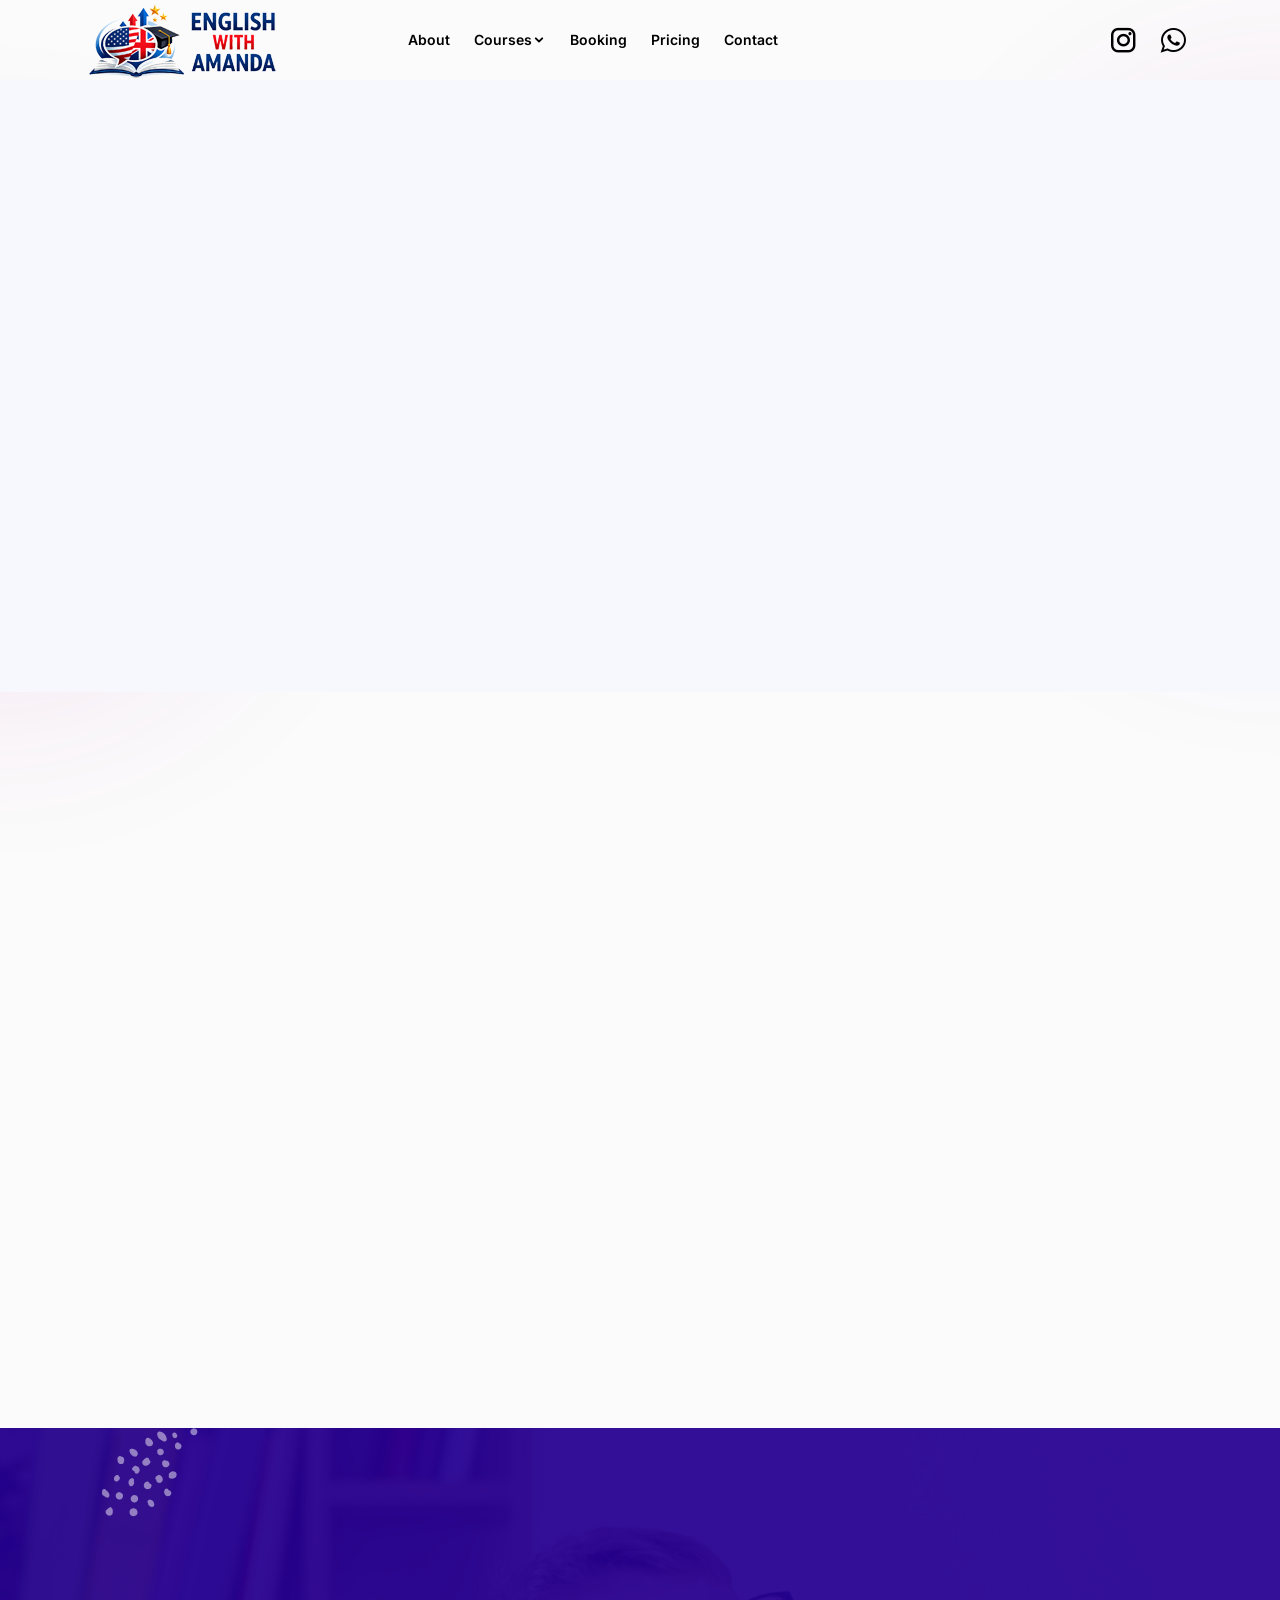
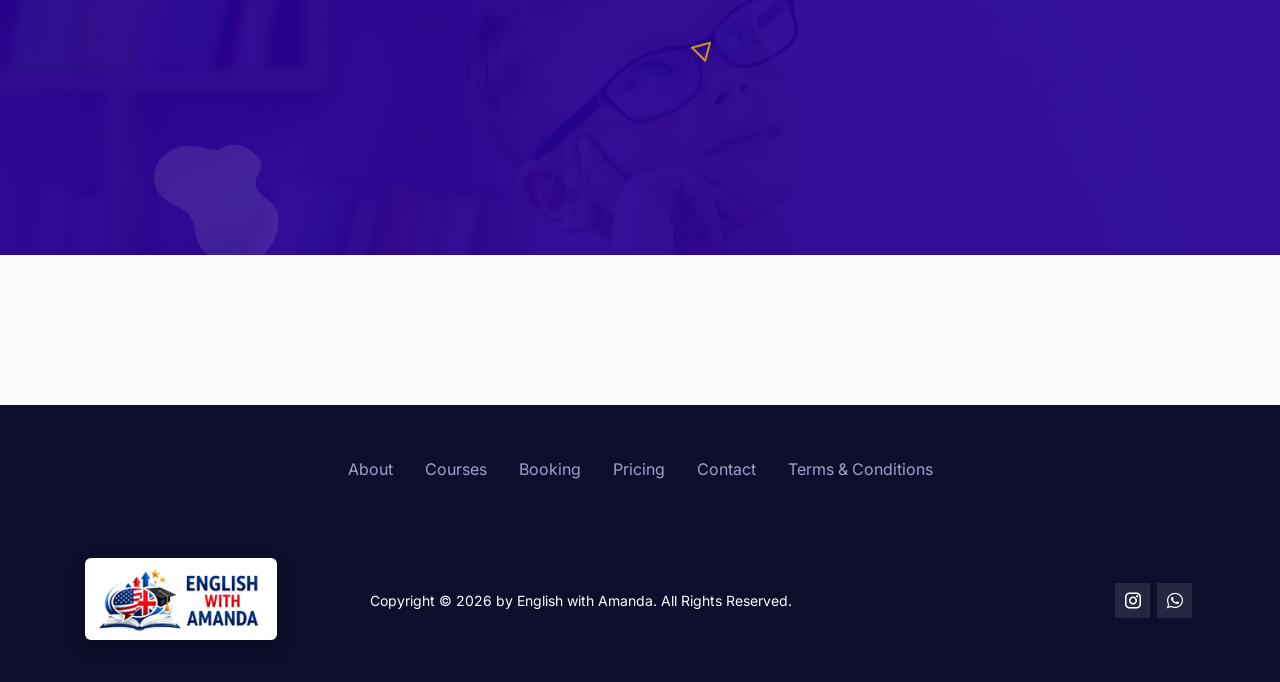
==== index.html @ 61ab9dda "Small updates to fonts" ====
<!doctype html>
<html class="no-js" lang="zxx">

<head>
    <meta charset="utf-8">
    <link rel="icon" type="image/x-icon" href="amanda-callouts-favicon.ico">
    <meta http-equiv="x-ua-compatible" content="ie=edge">
    <title>English with Amanda - Home</title>
    <meta name="description" content="">
    <meta name="viewport" content="width=device-width, initial-scale=1">


    <!-- CSS here -->
    <link rel="stylesheet" href="css/bootstrap.min.css">
    <link rel="stylesheet" href="css/animate.min.css">
    <link rel="stylesheet" href="css/aos.min.css">
    <link rel="stylesheet" href="css/magnific-popup.css">
    <link rel="stylesheet" href="css/icofont.min.css">
    <link rel="stylesheet" href="css/slick.css">
    <link rel="stylesheet" href="css/swiper-bundle.min.css">
    <link rel="stylesheet" href="css/style.css">


    <meta name="color-scheme" content="light">

</head>


<body class="body__wrapper">
    <!-- pre loader area start -->
    <div id="back__preloader">
        <div id="back__circle_loader"></div>
            <div class="back__loader_logo">
                <img loading="lazy"  src="img/pre.png" alt="Preload">
            </div>
        </div>
    </div>
    <!-- pre loader area end -->



    <main class="main_wrapper overflow-hidden">


        <!-- headar section start -->
        <header>
            <div class="headerarea headerarea__2  header__sticky header__area">
                <div class="container desktop__menu__wrapper">

                    <div class="row">
                        <div class="col-xl-2 col-lg-2 col-md-6">
                            <div class="headerarea__left">
                                <div class="headerarea__left__logo">

                                    <a href="index.html"><img loading="lazy"  src="img/logo/logo_1.png" alt="logo"></a>
                                </div>

                            </div>
                        </div>
                        <div class="col-xl-7 col-lg-7 main_menu_wrap">
                            <div class="headerarea__main__menu">
                                <nav aria-label="Primary navigation">
                                    <ul>
                                        <li><a href="about.html">About</a></li>
                                        <li>
                                            <a class="headerarea__has__dropdown" href="index.html#featured-courses">Courses<i class="icofont-rounded-down"></i></a>
                                            <ul class="headerarea__submenu">
                                                <li><a href="trial-lesson.html">Trial Lesson</a></li>
                                                <li><a href="general-english.html">General English</a></li>
                                                <li><a href="group-conversation-classes.html">Group Conversation Classes</a></li>
                                                <li><a href="cambridge-exam-preparation.html">Cambridge Exam Preparation</a></li>
                                                <li><a href="business-english.html">Business English</a></li>
                                                <li><a href="interview-preparation.html">Interview Preparation</a></li>
                                                <li><a href="pronunciation-and-accent-reduction.html">Accent Reduction &amp; Pronunciation</a></li>
                                            </ul>
                                        </li>
                                        <li><a href="booking.html">Booking</a></li>
                                        <li><a href="pricing.html">Pricing</a></li>
                                        <li><a href="index.html#contact">Contact</a></li>
                                    </ul>
                                </nav>
                                <nav hidden aria-hidden="true">
                                    <ul>


                                        <li class="mega__menu position-static">
                                            <a class="headerarea__has__dropdown" href="index.html">Demos<i class="icofont-rounded-down"></i> </a>
                                            <div class="headerarea__submenu mega__menu__wrapper mega__menu__grid__5">

                                                <ul class="nav  tab__button__wrap" id="myTab2" role="tablist">
                                                    <li class="nav-item" role="presentation">
                                                        <button class="single__tab__link active" data-bs-toggle="tab" data-bs-target="#projects__light" type="button">Light</button>
                                                    </li>
                                                    <li class="nav-item" role="presentation">
                                                        <button class="single__tab__link" data-bs-toggle="tab" data-bs-target="#projects__dark" type="button">Dark</button>
                                                    </li>                        
                                                </ul>


                                                <div class="tab-content tab__content__wrapper" id="myTabContent2">
                                                    <div class="tab-pane fade active show" id="projects__light" role="tabpanel" aria-labelledby="projects__light">

                                                        <div class="row">

                                                            <div class="col-3 mega__menu__single__wrap">                                            
                                                                <div class="mega__menu__thumb">
                                                                    <a href="index.html">
                                                                        <img loading="lazy"  src="img/mega/home-1.png" alt="Mega Menu">
                                                                        <span class="mega__menu__thumb__title">Home (Default)</span>
                                                                    </a>
                                                                </div>                                            
                                                            </div>

                                                            <div class="col-3 mega__menu__single__wrap">                                            
                                                                <div class="mega__menu__thumb">
                                                                    <a href="home-2.html">
                                                                        <img loading="lazy"  src="img/mega/home-2.png" alt="Mega Menu">
                                                                        <span class="mega__menu__thumb__title">Home (Elegant)</span>
                                                                    </a>
                                                                </div>                                            
                                                            </div>

                                                            <div class="col-3 mega__menu__single__wrap">                                            
                                                                <div class="mega__menu__thumb">
                                                                    <a href="home-3.html">
                                                                        <img loading="lazy"  src="img/mega/home-3.png" alt="Mega Menu">
                                                                        <span class="mega__menu__thumb__title">Home (Classic)</span>
                                                                    </a>
                                                                </div>                                            
                                                            </div>

                                                            <div class="col-3 mega__menu__single__wrap">                                            
                                                                <div class="mega__menu__thumb">
                                                                    <a href="home-4.html">
                                                                        <img loading="lazy"  src="img/mega/home-4.png" alt="Mega Menu">
                                                                        <span class="mega__menu__thumb__title">Home (Classic LMS)</span>
                                                                    </a>
                                                                </div>                                            
                                                            </div>

                                                            <div class="col-3 mega__menu__single__wrap">                                            
                                                                <div class="mega__menu__thumb">
                                                                    <a href="home-5.html">
                                                                        <img loading="lazy"  src="img/mega/home-5.png" alt="Mega Menu">
                                                                        <span class="mega__menu__thumb__title">Home (Online Course)</span>
                                                                    </a>
                                                                </div>                                            
                                                            </div>

                                                            <div class="col-3 mega__menu__single__wrap">                                            
                                                                <div class="mega__menu__thumb">
                                                                    <a href="home-6.html">
                                                                        <img loading="lazy"  src="img/mega/home-6.png" alt="Mega Menu">
                                                                        <span class="mega__menu__thumb__title">Home (Marketplace)</span>
                                                                    </a>
                                                                    <span class="mega__menu__thumb__label">New</span>
                                                                </div>                                            
                                                            </div>

                                                            <div class="col-3 mega__menu__single__wrap">                                            
                                                                <div class="mega__menu__thumb">
                                                                    <a href="home-7.html">
                                                                        <img loading="lazy"  src="img/mega/home-7.png" alt="Mega Menu">
                                                                        <span class="mega__menu__thumb__title">Home (University)</span>
                                                                    </a>
                                                                    <span class="mega__menu__thumb__label">New</span>
                                                                </div>                                            
                                                            </div>

                                                            <div class="col-3 mega__menu__single__wrap">                                            
                                                                <div class="mega__menu__thumb">
                                                                    <a href="home-8.html">
                                                                        <img loading="lazy"  src="img/mega/home-8.png" alt="Mega Menu">
                                                                        <span class="mega__menu__thumb__title">Home (eCommerce)</span>
                                                                    </a>
                                                                    <span class="mega__menu__thumb__label">New</span>
                                                                </div>                                            
                                                            </div>

                                                            <div class="col-3 mega__menu__single__wrap">                                            
                                                                <div class="mega__menu__thumb">
                                                                    <a href="home-9.html">
                                                                        <img loading="lazy"  src="img/mega/home-9.png" alt="Mega Menu">
                                                                        <span class="mega__menu__thumb__title">Home (Kindergarten)</span>
                                                                    </a>
                                                                    <span class="mega__menu__thumb__label">New</span>
                                                                </div>                                            
                                                            </div>

                                                            <div class="col-3 mega__menu__single__wrap">                                            
                                                                <div class="mega__menu__thumb">
                                                                    <a href="home-10.html">
                                                                        <img loading="lazy"  src="img/mega/home-10.png" alt="Mega Menu">
                                                                        <span class="mega__menu__thumb__title">Home (Machine Learning)</span>
                                                                    </a>
                                                                    <span class="mega__menu__thumb__label">New</span>
                                                                </div>                                            
                                                            </div>
        
                                                            

                                                            <div class="col-3 mega__menu__single__wrap">                                            
                                                                <div class="mega__menu__thumb">
                                                                    <a href="home-11.html">
                                                                        <img loading="lazy"  src="img/mega/home-11.png" alt="Mega Menu">
                                                                        <span class="mega__menu__thumb__title">Home (Single Course)</span>
                                                                    </a>
                                                                    <span class="mega__menu__thumb__label">New</span>
                                                                </div>                                            
                                                            </div>

                                                            

                                                            <div class="col-3 mega__menu__single__wrap">                                            
                                                                <div class="mega__menu__thumb">
                                                                    <a href="home-12.html">
                                                                        <img loading="lazy"  src="img/mega/home-12.png" alt="Mega Menu 1">
                                                                        <span class="mega__menu__thumb__title">Home (Language Academy)</span>
                                                                    </a>
                                                                </div>                                            
                                                            </div>
                                                            

                                                            <div class="col-3 mega__menu__single__wrap">                                            
                                                                <div class="mega__menu__thumb">
                                                                    <a href="home-13.html">
                                                                        <img loading="lazy"  src="img/mega/home-13.png" alt="Mega Menu 2">
                                                                        <span class="mega__menu__thumb__title">Home (Single Instructor)</span>
                                                                    </a>
                                                                </div>                                            
                                                            </div>
                                                            

                                                            <div class="col-3 mega__menu__single__wrap">                                            
                                                                <div class="mega__menu__thumb">
                                                                    <a href="#">
                                                                        <img loading="lazy"  src="img/mega/coming.png" alt="Mega Menu 3">
                                                                        <span class="mega__menu__thumb__title">Layout Coming Soon 3</span>
                                                                    </a>
                                                                </div>                                            
                                                            </div>
                                                            

                                                            <div class="col-3 mega__menu__single__wrap">                                            
                                                                <div class="mega__menu__thumb">
                                                                    <a href="#">
                                                                        <img loading="lazy"  src="img/mega/coming.png" alt="Mega Menu 4">
                                                                        <span class="mega__menu__thumb__title">Layout Coming Soon 4</span>
                                                                    </a>
                                                                </div>                                            
                                                            </div>
        
                                                        </div>

                                                    </div>
                                
                                                    <div class="tab-pane fade" id="projects__dark" role="tabpanel" aria-labelledby="projects__dark">

                                                        <div class="row">

                                                            <div class="col-3 mega__menu__single__wrap">                                            
                                                                <div class="mega__menu__thumb">
                                                                    <a href="index-dark.html">
                                                                        <img loading="lazy"  src="img/mega/home-1-dark.png" alt="Mega Menu">
                                                                        <span class="mega__menu__thumb__title">Home (Default)</span>
                                                                    </a>
                                                                </div>                                            
                                                            </div>
        
                                                            <div class="col-3 mega__menu__single__wrap">                                            
                                                                <div class="mega__menu__thumb">
                                                                    <a href="home-2-dark.html">
                                                                        <img loading="lazy"  src="img/mega/home-2-dark.png" alt="Mega Menu">
                                                                        <span class="mega__menu__thumb__title">Home (Elegant)</span>
                                                                    </a>
                                                                </div>                                            
                                                            </div>
        
                                                            <div class="col-3 mega__menu__single__wrap">                                            
                                                                <div class="mega__menu__thumb">
                                                                    <a href="home-3-dark.html">
                                                                        <img loading="lazy"  src="img/mega/home-3-dark.png" alt="Mega Menu">
                                                                        <span class="mega__menu__thumb__title">Home (Classic)</span>
                                                                    </a>
                                                                </div>                                            
                                                            </div>

                                                            <div class="col-3 mega__menu__single__wrap">                                            
                                                                <div class="mega__menu__thumb">
                                                                    <a href="home-4-dark.html">
                                                                        <img loading="lazy"  src="img/mega/home-4-dark.png" alt="Mega Menu">
                                                                        <span class="mega__menu__thumb__title">Home (Classic LMS)</span>
                                                                    </a>
                                                                </div>                                            
                                                            </div>
        
                                                            <div class="col-3 mega__menu__single__wrap">                                            
                                                                <div class="mega__menu__thumb">
                                                                    <a href="home-5-dark.html">
                                                                        <img loading="lazy"  src="img/mega/home-5-dark.png" alt="Mega Menu">
                                                                        <span class="mega__menu__thumb__title">Home (Online Course)</span>
                                                                    </a>
                                                                </div>                                            
                                                            </div>
        
                                                            <div class="col-3 mega__menu__single__wrap">                                            
                                                                <div class="mega__menu__thumb">
                                                                    <a href="home-6-dark.html">
                                                                        <img loading="lazy"  src="img/mega/home-6-dark.png" alt="Mega Menu">
                                                                        <span class="mega__menu__thumb__title">Home (Marketplace)</span>
                                                                    </a>
                                                                    <span class="mega__menu__thumb__label">New</span>
                                                                </div>                                            
                                                            </div>

                                                            <div class="col-3 mega__menu__single__wrap">                                            
                                                                <div class="mega__menu__thumb">
                                                                    <a href="home-7-dark.html">
                                                                        <img loading="lazy"  src="img/mega/home-7-dark.png" alt="Mega Menu">
                                                                        <span class="mega__menu__thumb__title">Home (University)</span>
                                                                    </a>
                                                                    <span class="mega__menu__thumb__label">New</span>
                                                                </div>                                            
                                                            </div>
        
                                                            <div class="col-3 mega__menu__single__wrap">                                            
                                                                <div class="mega__menu__thumb">
                                                                    <a href="home-8-dark.html">
                                                                        <img loading="lazy"  src="img/mega/home-8-dark.png" alt="Mega Menu">
                                                                        <span class="mega__menu__thumb__title">Home (eCommerce)</span>
                                                                    </a>
                                                                    <span class="mega__menu__thumb__label">New</span>
                                                                </div>                                            
                                                            </div>
        
                                                            <div class="col-3 mega__menu__single__wrap">                                            
                                                                <div class="mega__menu__thumb">
                                                                    <a href="home-9-dark.html">
                                                                        <img loading="lazy"  src="img/mega/home-9-dark.png" alt="Mega Menu">
                                                                        <span class="mega__menu__thumb__title">Home (Kindergarten)</span>
                                                                    </a>
                                                                    <span class="mega__menu__thumb__label">New</span>
                                                                </div>                                            
                                                            </div>
        
                                                            <div class="col-3 mega__menu__single__wrap">                                            
                                                                <div class="mega__menu__thumb">
                                                                    <a href="home-10-dark.html">
                                                                        <img loading="lazy"  src="img/mega/home-10-dark.png" alt="Mega Menu">
                                                                        <span class="mega__menu__thumb__title">Home (Machine Learning)</span>
                                                                    </a>
                                                                    <span class="mega__menu__thumb__label">New</span>
                                                                </div>                                            
                                                            </div>
                                                            
                                                            <div class="col-3 mega__menu__single__wrap">                                            
                                                                <div class="mega__menu__thumb">
                                                                    <a href="home-11-dark.html">
                                                                        <img loading="lazy"  src="img/mega/home-11-dark.png" alt="Mega Menu">
                                                                        <span class="mega__menu__thumb__title">Home (Single Course)</span>
                                                                    </a>
                                                                    <span class="mega__menu__thumb__label">New</span>
                                                                </div>                                            
                                                            </div>

                                                            
                                                            <div class="col-3 mega__menu__single__wrap">                                            
                                                                <div class="mega__menu__thumb">
                                                                    <a href="home-12-dark.html">
                                                                        <img loading="lazy"  src="img/mega/home-12-dark.png" alt="Mega Menu 1">
                                                                        <span class="mega__menu__thumb__title">Home (Language Academy)</span>
                                                                    </a>
                                                                </div>                                            
                                                            </div>

                                                            
                                                            <div class="col-3 mega__menu__single__wrap">                                            
                                                                <div class="mega__menu__thumb">
                                                                    <a href="home-13-dark.html">
                                                                        <img loading="lazy"  src="img/mega/home-13-dark.png" alt="Mega Menu 2">
                                                                        <span class="mega__menu__thumb__title">Home (Single Instructor)</span>
                                                                    </a>
                                                                </div>                                            
                                                            </div>

                                                            
                                                            <div class="col-3 mega__menu__single__wrap">                                            
                                                                <div class="mega__menu__thumb">
                                                                    <a href="#">
                                                                        <img loading="lazy"  src="img/mega/coming-dark.png" alt="Mega Menu 3">
                                                                        <span class="mega__menu__thumb__title">Layout Coming Soon 3</span>
                                                                    </a>
                                                                </div>                                            
                                                            </div>

                                                            
                                                            <div class="col-3 mega__menu__single__wrap">                                            
                                                                <div class="mega__menu__thumb">
                                                                    <a href="#">
                                                                        <img loading="lazy"  src="img/mega/coming-dark.png" alt="Mega Menu 4">
                                                                        <span class="mega__menu__thumb__title">Layout Coming Soon 4</span>
                                                                    </a>
                                                                </div>                                            
                                                            </div>
        
                                                        </div>
                                
                                                    </div>
                                
                                                </div>

                                            </div>

                                        </li>

                                        <li class="mega__menu position-static">
                                            <a class="headerarea__has__dropdown" href="about.html">Pages<i class="icofont-rounded-down"></i> </a>
                                            <div class="headerarea__submenu mega__menu__wrapper">

                                                <div class="row">
                                                    <div class="col-3 mega__menu__single__wrap">
                                                        <h4 class="mega__menu__title"><a href="#">Get Started 1 </a></h4>
                                                        <ul class="mega__menu__item">
                                                            <li><a href="about.html">About <span class="mega__menu__label">Sale Everything</span></a></li>
                                                            <li><a href="about-dark.html">About (Dark)<span class="mega__menu__label new">New</span></a></li>
                                                            <li><a href="blog.html">Blog</a></li>
                                                            <li><a href="blog-dark.html">Blog (Dark)</a></li>
                                                            <li><a href="blog-details.html">Blog Details</a></li>
                                                            <li><a href="blog-details-dark.html">Blog Details (Dark)</a></li>
                                                        </ul>
                                                    </div>
                                                    <div class="col-3 mega__menu__single__wrap">
                                                        <h4 class="mega__menu__title"><a href="#">Get Started 2 </a></h4>
                                                        <ul class="mega__menu__item">
                                                            <li><a href="error.html">Error 404</a></li>
                                                            <li><a href="error-dark.html">Error (Dark)</a></li>
                                                            <li><a href="event-details.html">Event Details</a></li>
                                                            <li><a href="zoom/zoom-meetings.html">Zoom<span class="mega__menu__label">Online Call</span></a></li>
                                                            <li><a href="zoom/zoom-meetings-dark.html">Zoom Meeting (Dark)</a></li>
                                                            <li><a href="zoom/zoom-meeting-details.html">Zoom Meeting Details</a></li>
                                                        </ul>
                                                    </div>
                                                    <div class="col-3 mega__menu__single__wrap">
                                                        <h4 class="mega__menu__title"><a href="#">Get Started 3</a></h4>
                                                        <ul class="mega__menu__item">
                                                            <li><a href="zoom/zoom-meeting-details-dark.html">Meeting Details (Dark)</a></li>
                                                            <li><a href="login.html">Login</a></li>
                                                            <li><a href="login-dark.html">Login (Dark)</a></li>
                                                            <li><a href="maintenance.html">Maintenance</a></li>
                                                            <li><a href="maintenance-dark.html">Maintenance Dark</a></li>
                                                            <li><a href="#">Terms & Condition</a></li>
                                                        </ul>
                                                    </div>
                                                    <div class="col-3 mega__menu__single__wrap">
                                                        <h4 class="mega__menu__title"><a href="#">Get Started 4</a></h4>
                                                        <ul class="mega__menu__item">                                                            
                                                            <li><a href="#">Terms & Condition (Dark)</a></li>
                                                            <li><a href="contact.html">Contact</a></li>
                                                            <li><a href="contact-dark.html">Contact (Dark)</a></li>
                                                            <li><a href="#">Success Stories</a></li>
                                                            <li><a href="#">Success Stories (Dark)</a></li>
                                                            <li><a href="#">Work Policy</a></li>
                                                        </ul>
                                                    </div>
                                                    <div class="col-12 mega__menu__single__wrap sp_top_30">
                                                        <div class="mega__menu__img">
                                                            <a href="#"><img loading="lazy"  src="img/mega/mega_menu_2.png" alt="Mega Menu"></a>
                                                        </div>
                                                    </div>
                                                </div>
                                            </div>

                                        </li>


                                        <li class="mega__menu position-static">
                                            <a class="headerarea__has__dropdown" href="course.html">Courses<i class="icofont-rounded-down"></i> </a>
                                            <div class="headerarea__submenu mega__menu__wrapper">

                                                <div class="row">
                                                    <div class="col-3 mega__menu__single__wrap">
                                                        <h4 class="mega__menu__title"><a href="#">Get Started 1 </a></h4>
                                                        <ul class="mega__menu__item">
                                                            <li><a href="course.html">Grid <span class="mega__menu__label">All Courses</span></a></li>
                                                            <li><a href="course-dark.html">Course Grid (Dark)</a></li>
                                                            <li><a href="course-grid.html">Course Grid</a></li>
                                                            <li><a href="course-grid-dark.html">Course Grid (Dark)</a></li>
                                                            <li><a href="course-list.html">Course List</a></li>
                                                            <li><a href="course-list-dark.html">Course List (Dark)</a></li>
                                                            
                                                        </ul>
                                                    </div>
                                                    <div class="col-3 mega__menu__single__wrap">
                                                        <h4 class="mega__menu__title"><a href="#">Get Started 2 </a></h4>
                                                        <ul class="mega__menu__item">
                                                            <li><a href="course-details.html">Course Details</a></li>
                                                            <li><a href="course-details-dark.html">Course Details (Dark)</a></li>
                                                            <li><a href="course-details-2.html">Course Details 2</a></li>
                                                            <li><a href="course-details-2-dark.html">Details 2 (Dark)</a></li>
                                                            <li><a href="course-details-3.html">Course Details 3</a></li>
                                                            <li><a href="course-details-3.html">Details 3 (Dark)</a></li>
                                                        </ul>
                                                    </div>
                                                    <div class="col-3 mega__menu__single__wrap">
                                                        <h4 class="mega__menu__title"><a href="#">Get Started 3</a></h4>
                                                        <ul class="mega__menu__item">
                                                            <li><a href="dashboard/become-an-instructor.html">Become An Instructor</a>
                                                            <li><a href="dashboard/create-course.html">Create Course <span class="mega__menu__label">Career</span></a></li>
                                                            <li><a href="instructor.html">Instructor</a></li>
                                                            <li><a href="instructor-dark.html">Instructor (Dark)</a></li>
                                                            <li><a href="instructor-details.html">Instructor Details</a></li>
                                                            <li><a href="lesson.html">Course Lesson<span class="mega__menu__label new">New</span></a></li>
                                                        </ul>
                                                    </div>
                                                    <div class="col-3 mega__menu__single__wrap">
                                                        <div class="mega__menu__img">
                                                            <a href="#"><img loading="lazy"  src="img/mega/mega_menu_1.png" alt="Mega Menu"></a>
                                                        </div>
                                                    </div>
                                                </div>
                                            </div>

                                        </li>


                                    <li><a class="headerarea__has__dropdown" href="dashboard/instructor-dashboard.html">Dashboard
                                            <i class="icofont-rounded-down"></i>
                                        </a>
                                        <ul class="headerarea__submenu headerarea__submenu--third--wrap">
                                            <li><a href="../admin-dashboard.html">Admin <i class="icofont-rounded-right"></i></a>
                                    
                                                <ul class="headerarea__submenu--third">
                                                    <li><a href="dashboard/admin-dashboard.html">Admin Dashboard</a></li>
                                                    <li><a href="dashboard/admin-profile.html">Admin Profile</a></li>
                                                    <li><a href="dashboard/admin-message.html">Message</a></li>
                                                    <li><a href="dashboard/admin-course.html">Courses</a></li>
                                                    <li><a href="dashboard/admin-reviews.html">Review</a></li>
                                                    <li><a href="dashboard/admin-quiz-attempts.html">Admin Quiz</a></li>
                                                    
                                                    <li><a href="dashboard/admin-settings.html">Settings</a></li>
                                                </ul>
                                    
                                            </li>
                                            <li>
                                                <a href="dashboard/instructor-dashboard.html">Instructor <i class="icofont-rounded-right"></i></a>
                                                <ul class="headerarea__submenu--third">
                                                    <li><a href="dashboard/instructor-dashboard.html">Inst. Dashboard</a></li>
                                                    <li><a href="dashboard/instructor-profile.html">Inst. Profile</a></li>
                                                    <li><a href="dashboard/instructor-message.html">Message</a></li>
                                                    <li><a href="dashboard/instructor-wishlist.html">Wishlist</a></li>
                                                    <li><a href="dashboard/instructor-reviews.html">Review</a></li>
                                                    <li><a href="dashboard/instructor-my-quiz-attempts.html">My Quiz</a></li>
                                                    <li><a href="dashboard/instructor-order-history.html">Order History</a></li>
                                                    <li><a href="dashboard/instructor-course.html">My Courses</a></li>
                                                    <li><a href="dashboard/instructor-announcments.html">Announcements</a></li>
                                                    <li><a href="dashboard/instructor-quiz-attempts.html">Quiz Attempts</a></li>
                                                    <li><a href="dashboard/instructor-assignments.html">Assignment</a></li>
                                                    <li><a href="dashboard/instructor-settings.html">Settings</a></li>
                                                </ul>
                                            </li>
                                            <li><a href="dashboard/student-dashboard.html">Student <i class="icofont-rounded-right"></i></a>
                                                <ul class="headerarea__submenu--third">
                                                    <li><a href="dashboard/student-dashboard.html">Dashboard</a></li>
                                                    <li><a href="dashboard/student-profile.html">Profile</a></li>
<li><a href="dashboard/student-message.html">Message</a></li>
                                                    <li><a href="dashboard/student-enrolled-courses.html">Enrolled Courses</a></li>
                                                    <li><a href="dashboard/student-wishlist.html">Wishlist</a></li>
                                                    <li><a href="dashboard/student-reviews.html">Review</a></li>
                                                    <li><a href="dashboard/student-my-quiz-attempts.html">My Quiz</a></li>
                                                    <li><a href="dashboard/student-assignments.html">Assignment</a></li>
                                                    <li><a href="dashboard/student-settings.html">Settings</a></li>
                                                </ul>
                                            </li>
                                        </ul>
                                    </li>

                                    <li><a class="headerarea__has__dropdown" href="ecommerce/shop.html">eCommerce
                                        <i class="icofont-rounded-down"></i>
                                    </a>
                                    <ul class="headerarea__submenu">
                                        <li><a href="ecommerce/shop.html">Shop<span class="mega__menu__label">Online Store</span></a></li>
                                        <li><a href="ecommerce/product-details.html">Product Details</a></li>
                                        <li><a href="ecommerce/cart.html">Cart</a></li>
                                        <li><a href="ecommerce/checkout.html">Checkout</a></li>
                                        <li><a href="ecommerce/wishlist.html">Wishlist</a></li>
                                    </ul>
                                </li>
                                        

                                    </ul>
                                </nav>
                            </div>
                        </div>
                        <div class="col-xl-3 col-lg-3 col-md-6">
                            <div class="ewa-header-social" aria-label="Social links">
                                <a href="https://www.instagram.com/englishwithamandasmith/" target="_blank" rel="noopener noreferrer" aria-label="Instagram (opens in a new tab)"><i class="icofont-instagram" aria-hidden="true"></i></a>
                                <a href="https://api.whatsapp.com/send?phone=18563923306" target="_blank" rel="noopener noreferrer" aria-label="WhatsApp (opens in a new tab)"><i class="icofont-brand-whatsapp" aria-hidden="true"></i></a>
                            </div>
                            <div class="headerarea__right">

                            </div>
                        </div>

                    </div>

                </div>


                <div class="container-fluid mob_menu_wrapper">
                    <div class="row align-items-center">
                        <div class="col-6">
                            <div class="mobile-logo">
                                <a class="logo__dark" href="index.html"><img loading="lazy"  src="img/logo/logo_1.png" alt="logo"></a>
                            </div>
                        </div>
                        <div class="col-6">
                            <div class="header-right-wrap">
    
                                <div class="ewa-header-social" aria-label="Social links">
                                <a href="https://www.instagram.com/englishwithamandasmith/" target="_blank" rel="noopener noreferrer" aria-label="Instagram (opens in a new tab)"><i class="icofont-instagram" aria-hidden="true"></i></a>
                                <a href="https://api.whatsapp.com/send?phone=18563923306" target="_blank" rel="noopener noreferrer" aria-label="WhatsApp (opens in a new tab)"><i class="icofont-brand-whatsapp" aria-hidden="true"></i></a>
                            </div>
                            <div class="headerarea__right">
    
                                </div>
    
                                <div class="mobile-off-canvas">
                                    <a class="mobile-aside-button" href="#"><i class="icofont-navigation-menu"></i></a>
                                </div>
                            </div>
                        </div>
                    </div>
                </div>
            </div>
        </header>
        <!-- header section end -->

        <!-- Mobile Menu Start Here -->
        <div class="mobile-off-canvas-active">
            <a class="mobile-aside-close"><i class="icofont  icofont-close-line"></i></a>
            <div class="header-mobile-aside-wrap">
                <div class="mobile-menu-wrap headerarea">
        
                    <div class="mobile-navigation">
                        <nav aria-label="Mobile navigation">
                            <ul class="mobile-menu">
                                <li><a href="about.html">About</a></li>
                                <li class="menu-item-has-children"><a href="index.html#featured-courses">Courses</a>
                                    <ul class="dropdown">
                                        <li><a href="trial-lesson.html">Trial Lesson</a></li>
                                        <li><a href="general-english.html">General English</a></li>
                                        <li><a href="group-conversation-classes.html">Group Conversation Classes</a></li>
                                        <li><a href="cambridge-exam-preparation.html">Cambridge Exam Preparation</a></li>
                                        <li><a href="business-english.html">Business English</a></li>
                                        <li><a href="interview-preparation.html">Interview Preparation</a></li>
                                        <li><a href="pronunciation-and-accent-reduction.html">Accent Reduction &amp; Pronunciation</a></li>
                                    </ul>
                                </li>
                                <li><a href="booking.html">Booking</a></li>
                                <li><a href="pricing.html">Pricing</a></li>
                                <li><a href="index.html#contact">Contact</a></li>
                            </ul>
                        </nav>
                    </div>
        
                </div>
            </div>
        </div>
        <!-- Mobile Menu end Here -->

        <!-- theme fixed shadow -->
        <div>
            <div class="theme__shadow__circle"></div>
            <div class="theme__shadow__circle shadow__right"></div>
        </div>
        <!-- theme fixed shadow -->

        <!-- herobannerarea__section__start -->
        <div class="herobannerarea herobannerarea__2 herobannerarea__online__course">
            <div class="container">
                <div class="row">
                    <div class="col-xl-7 col-lg-7 col-md-12 col-sm-12 col-12" data-aos="fade-up">
                        <div class="herobannerarea__content__wraper">


                            <div class="herobannerarea__title">
                                <div class="herobannerarea__title__heading__2 herobannerarea__title__heading__3">
                                    <h2 class="home-hero-heading"><span class="home-hero-line">Become Confident</span> <span class="home-hero-line">in <span>English</span> with</span> <span class="home-hero-line"><span>Amanda</span></span></h2>
                                </div>
                            </div>


                            <div class="herobannerarea__text herobannerarea__text__2">
                                <p>Whether you want to improve your speaking skills, feel more confident at work, reduce your accent, prepare for an exam or interview, or simply become more comfortable using English in everyday life, I am here to help you achieve your goals!</p>
                            </div>
                            <a class="default__button" href="booking.html">Book your Trial Lesson now</a>
                        </div>
                    </div>
                    <div class="col-xl-5 col-lg-5 col-md-12 col-sm-12 col-12 herobannerarea__image-column" data-aos="fade-up">

                        <div class="herobanner__video registerarea__video">
                            <img src="img/herobanner/amanda-home.png" width="1439" height="1093" fetchpriority="high" alt="Amanda wearing headphones and teaching an online English lesson">
                        </div>

                    </div>

                </div>
            </div>
        </div>
        <!-- herobannerarea__section__end-->



        <!-- animate condtent start-->
        <!-- <div class="animate__content sp_bottom_40 sp_top_40">
            <div class="container-fluid full__width__padding">
                <div class="animate__content__wrap">
                    <div class="animate__content__single">
                        <span>Education Center</span>
                    </div>
                    <div class="animate__content__single animate__content__single--2">
                        <span> Best Collection</span>
                    </div>
                    <div class="animate__content__single">
                        <span> Online Course</span>
                    </div>
                    <div class="animate__content__single animate__content__single--2">
                        <span> Hot Deal</span>
                    </div>
                    <div class="animate__content__single">
                        <span>Book Libary</span>
                    </div>
                    <div class="animate__content__single animate__content__single--2">
                        <span>Hot Deal</span>
                    </div>
                    <div class="animate__content__single">
                        <span> University Area</span>
                    </div>
                    <div class="animate__content__single animate__content__single--2">
                        <span> Teacher Development</span>
                    </div>
                    <div class="animate__content__single">
                        <span> Student</span>
                    </div>
                    <div class="animate__content__single animate__content__single--2">
                        <span> New Arrival</span>
                    </div>
                    <div class="animate__content__single">
                        <span>Best Collection</span>
                    </div>
                    <div class="animate__content__single animate__content__single--2">
                        <span>Hot Deal</span>
                    </div>
                </div>
            </div>
        </div> -->
        <!-- animate condtent end-->



        <!-- animate condtent start-->
        <div class="animate__content sp_bottom_40 sp_top_40" hidden>
            <div class="container-fluid full__width__padding">
                <div class="animate__content__wrap">


                    <div class="single__service">
                        <div class="service__img">

                            <svg class="service__icon" fill="none" xmlns="http://www.w3.org/2000/svg">
                                    <path fill-rule="evenodd" clip-rule="evenodd" d="M6.30281 28.9536H8.45394C9.05625 28.9536 9.48648 29.5426 9.48648 30.2495V36.8465C9.48648 37.6711 9.05625 38.2602 8.45394 38.2602H6.30281C5.78654 38.2602 5.27026 37.6711 5.27026 36.8465V30.2495C5.27026 29.5426 5.78654 28.9536 6.30281 28.9536Z" fill="#5F2DED"/>
                                    <path fill-rule="evenodd" clip-rule="evenodd" d="M13.7027 23.7833H15.8987C16.4257 23.7833 16.8649 24.4239 16.8649 25.3207V36.7228C16.8649 37.6196 16.4257 38.2602 15.8987 38.2602H13.7027C13.0879 38.2602 12.6487 37.6196 12.6487 36.7228V25.3207C12.6487 24.4239 13.0879 23.7833 13.7027 23.7833Z" fill="#5F2DED"/>
                                    <path fill-rule="evenodd" clip-rule="evenodd" d="M21.0596 19.6471H23.2108C23.727 19.6471 24.2433 20.412 24.2433 21.1769V36.7303C24.2433 37.6227 23.727 38.2602 23.2108 38.2602H21.0596C20.4573 38.2602 20.0271 37.6227 20.0271 36.7303V21.1769C20.0271 20.412 20.4573 19.6471 21.0596 19.6471Z" fill="#5F2DED"/>
                                    <path fill-rule="evenodd" clip-rule="evenodd" d="M28.4381 15.5109H30.5892C31.1055 15.5109 31.6217 16.1499 31.6217 17.0445V36.7265C31.6217 37.6212 31.1055 38.2602 30.5892 38.2602H28.4381C27.8357 38.2602 27.4055 37.6212 27.4055 36.7265V17.0445C27.4055 16.1499 27.8357 15.5109 28.4381 15.5109Z" fill="#5F2DED"/>
                                    <path fill-rule="evenodd" clip-rule="evenodd" d="M26.9989 7.6293L23.05 18.137L20.3744 15.4678C15.622 19.6266 9.96272 22.5976 3.63238 24.2568C1.36694 24.9297 0.353173 21.6176 2.74495 21.0505C8.47735 19.533 13.5443 16.8156 17.8363 13.1279L15.5453 10.8879L26.9989 7.6293Z" fill="#FFB31F"/>
                                    </svg>



                            <div class="service__bg__img">
                                <svg class="service__icon__bg" fill="none" xmlns="http://www.w3.org/2000/svg">
                                        <path fill-rule="evenodd" clip-rule="evenodd" d="M63.3775 44.4535C54.8582 58.717 39.1005 53.2202 23.1736 47.5697C7.2467 41.9192 -5.18037 32.7111 3.33895 18.4477C11.8583 4.18418 31.6595 -2.79441 47.5803 2.85105C63.5011 8.49652 71.8609 30.2313 63.3488 44.4865L63.3775 44.4535Z" fill="#5F2DED" fill-opacity="0.05"/>
                                    </svg>
                            </div>
                        </div>
                        <div class="service__content">
                            <h3><a href="course-details.html">Business Studies</a></h3>
                            <p>Business is succes</p>
                        </div>
                        <div class="service__small__img">
                            <svg class="icon__hover__img" fill="none" xmlns="http://www.w3.org/2000/svg">
                                    <path d="M16.5961 10.265L19 1.33069L10.0022 3.73285L1 6.1306L7.59393 12.6627L14.1879 19.1992L16.5961 10.265Z" stroke="#FFB31F" stroke-width="2" stroke-linecap="round" stroke-linejoin="round"/>
                                </svg>
                        </div>
                    </div>

                    <div class="single__service">
                        <div class="service__img">
                            <svg class="service__icon" fill="none" xmlns="http://www.w3.org/2000/svg">
                                    <g clip-path="url(#clip0_98_30)">
                                    <path d="M27.9228 12.1644H34.0478C34.3185 12.1644 34.5782 12.0616 34.7696 11.8788C34.9611 11.6959 35.0686 11.4479 35.0686 11.1894C35.0686 10.9308 34.9611 10.6828 34.7696 10.4999C34.5782 10.3171 34.3185 10.2144 34.0478 10.2144H27.9228C27.6521 10.2144 27.3924 10.3171 27.201 10.4999C27.0095 10.6828 26.902 10.9308 26.902 11.1894C26.902 11.4479 27.0095 11.6959 27.201 11.8788C27.3924 12.0616 27.6521 12.1644 27.9228 12.1644Z" fill="#FFB31F"/>
                                    <path d="M13.0973 12.1388C12.9476 11.925 12.7156 11.7764 12.4517 11.7253C12.1879 11.6742 11.9136 11.7246 11.6885 11.8658L8.62601 13.8158C8.48705 13.9049 8.37319 14.0254 8.29446 14.1665C8.21574 14.3076 8.17456 14.4651 8.17456 14.625C8.17456 14.7849 8.21574 14.9424 8.29446 15.0835C8.37319 15.2246 8.48705 15.3451 8.62601 15.4343L11.6885 17.3843C11.8529 17.4942 12.0493 17.5522 12.25 17.55C12.4681 17.5484 12.6799 17.4801 12.8544 17.3552C13.0289 17.2302 13.1569 17.0552 13.2197 16.8557C13.2825 16.6562 13.2767 16.4427 13.2033 16.2466C13.1298 16.0504 12.9925 15.8819 12.8114 15.7658L11.025 14.625L12.8114 13.4843C13.0352 13.3413 13.1908 13.1197 13.2443 12.8677C13.2979 12.6157 13.245 12.3537 13.0973 12.1388Z" fill="#FFB31F"/>
                                    <path d="M16.5783 9.75005C16.3157 9.68819 16.0381 9.7284 15.8065 9.86185C15.5749 9.9953 15.4082 10.2111 15.3431 10.4618L13.3014 18.2618C13.2599 18.3898 13.2465 18.5247 13.262 18.6579C13.2775 18.7911 13.3216 18.9198 13.3915 19.036C13.4615 19.1522 13.5557 19.2534 13.6684 19.3332C13.7811 19.4131 13.9099 19.4699 14.0466 19.5C14.1808 19.5347 14.321 19.5429 14.4586 19.524C14.5962 19.5051 14.7283 19.4596 14.8468 19.3902C14.9653 19.3208 15.0677 19.2291 15.1478 19.1205C15.2279 19.012 15.2839 18.889 15.3124 18.759L17.3541 10.959C17.3904 10.8309 17.399 10.697 17.3792 10.5656C17.3594 10.4342 17.3117 10.308 17.2391 10.1948C17.1665 10.0816 17.0704 9.98375 16.9567 9.90728C16.8431 9.8308 16.7143 9.7773 16.5783 9.75005Z" fill="#5F2DED"/>
                                    <path d="M21.9989 13.8158L18.9364 11.8658C18.7114 11.7246 18.4371 11.6742 18.1732 11.7253C17.9094 11.7764 17.6774 11.925 17.5277 12.1388C17.3799 12.3537 17.3271 12.6157 17.3806 12.8677C17.4342 13.1197 17.5897 13.3413 17.8135 13.4843L19.6 14.625L17.8135 15.7658C17.6325 15.8819 17.4952 16.0504 17.4217 16.2466C17.3482 16.4427 17.3425 16.6562 17.4052 16.8557C17.468 17.0552 17.596 17.2302 17.7705 17.3552C17.9451 17.4801 18.1569 17.5484 18.375 17.55C18.5757 17.5522 18.772 17.4942 18.9364 17.3843L21.9989 15.4343C22.1379 15.3451 22.2518 15.2246 22.3305 15.0835C22.4092 14.9424 22.4504 14.7849 22.4504 14.625C22.4504 14.4651 22.4092 14.3076 22.3305 14.1665C22.2518 14.0254 22.1379 13.9049 21.9989 13.8158Z" fill="#FFB31F"/>
                                    <path d="M27.9228 16.8072H40.1728C40.4435 16.8072 40.7032 16.7045 40.8946 16.5216C41.0861 16.3388 41.1936 16.0908 41.1936 15.8322C41.1936 15.5736 41.0861 15.3256 40.8946 15.1427C40.7032 14.9599 40.4435 14.8572 40.1728 14.8572H27.9228C27.6521 14.8572 27.3924 14.9599 27.201 15.1427C27.0095 15.3256 26.902 15.5736 26.902 15.8322C26.902 16.0908 27.0095 16.3388 27.201 16.5216C27.3924 16.7045 27.6521 16.8072 27.9228 16.8072Z" fill="#FFB31F"/>
                                    <path d="M34.0392 19.5H27.451C27.3054 19.5 27.1657 19.5978 27.0628 19.772C26.9598 19.9461 26.902 20.1823 26.902 20.4286C26.902 20.6748 26.9598 20.911 27.0628 21.0852C27.1657 21.2593 27.3054 21.3571 27.451 21.3571H34.0392C34.1848 21.3571 34.3245 21.2593 34.4275 21.0852C34.5304 20.911 34.5883 20.6748 34.5883 20.4286C34.5883 20.1823 34.5304 19.9461 34.4275 19.772C34.3245 19.5978 34.1848 19.5 34.0392 19.5Z" fill="#FFB31F"/>
                                    <path d="M43.8958 27.3V3.90005C43.8958 3.64146 43.7882 3.39347 43.5968 3.21062C43.4054 3.02777 43.1457 2.92505 42.875 2.92505H6.12496C5.85422 2.92505 5.59456 3.02777 5.40312 3.21062C5.21168 3.39347 5.10413 3.64146 5.10413 3.90005V27.3C4.2919 27.3 3.51294 27.6082 2.93861 28.1568C2.36428 28.7053 2.04163 29.4493 2.04163 30.225C2.04163 31.2594 2.47183 32.2514 3.23761 32.9828C4.00338 33.7142 5.04199 34.125 6.12496 34.125H42.875C43.9579 34.125 44.9965 33.7142 45.7623 32.9828C46.5281 32.2514 46.9583 31.2594 46.9583 30.225C46.9583 29.4493 46.6356 28.7053 46.0613 28.1568C45.487 27.6082 44.708 27.3 43.8958 27.3ZM41.8541 24.375H25.5208V4.87505H41.8541V24.375ZM7.14579 4.87505H23.4791V24.375H7.14579V4.87505ZM42.875 32.175H6.12496C5.58348 32.175 5.06417 31.9696 4.68128 31.6039C4.2984 31.2382 4.08329 30.7422 4.08329 30.225C4.08329 29.9665 4.19084 29.7185 4.38229 29.5356C4.57373 29.3528 4.83338 29.25 5.10413 29.25H18.7629L19.5081 30.6638C19.5929 30.8246 19.7227 30.9598 19.8831 31.0545C20.0434 31.1491 20.2281 31.1995 20.4166 31.2H28.5833C28.7718 31.1995 28.9565 31.1491 29.1168 31.0545C29.2772 30.9598 29.407 30.8246 29.4918 30.6638L30.237 29.25H43.8958C44.1665 29.25 44.4262 29.3528 44.6176 29.5356C44.8091 29.7185 44.9166 29.9665 44.9166 30.225C44.9166 30.7422 44.7015 31.2382 44.3186 31.6039C43.9357 31.9696 43.4164 32.175 42.875 32.175Z" fill="#5F2DED"/>
                                    </g>
                                    <defs>
                                    <clipPath id="clip0_98_30">
                                    <rect width="49" height="39" fill="white"/>
                                    </clipPath>
                                    </defs>
                                    </svg>



                            <div class="service__bg__img">
                                <svg class="service__icon__bg" fill="none" xmlns="http://www.w3.org/2000/svg">
                                        <path fill-rule="evenodd" clip-rule="evenodd" d="M63.3775 44.4535C54.8582 58.717 39.1005 53.2202 23.1736 47.5697C7.2467 41.9192 -5.18037 32.7111 3.33895 18.4477C11.8583 4.18418 31.6595 -2.79441 47.5803 2.85105C63.5011 8.49652 71.8609 30.2313 63.3488 44.4865L63.3775 44.4535Z" fill="#5F2DED" fill-opacity="0.05"/>
                                    </svg>
                            </div>
                        </div>
                        <div class="service__content">
                            <h3><a href="course-details.html">Programming Tech</a></h3>
                            <p>update your skill</p>
                        </div>
                        <div class="service__small__img">
                            <svg class="icon__hover__img" fill="none" xmlns="http://www.w3.org/2000/svg">
                                    <path d="M16.5961 10.265L19 1.33069L10.0022 3.73285L1 6.1306L7.59393 12.6627L14.1879 19.1992L16.5961 10.265Z" stroke="#FFB31F" stroke-width="2" stroke-linecap="round" stroke-linejoin="round"/>
                                </svg>
                        </div>
                    </div>

                    <div class="single__service">
                        <div class="service__img">
                            <svg class="service__icon" fill="none" xmlns="http://www.w3.org/2000/svg">
                                    <path d="M28.525 44.0499H20.4753C18.7037 44.0499 17.2625 42.7046 17.2625 41.0509C17.2625 36.723 15.7895 32.4935 13.115 29.1417C11.2743 26.835 10.3045 24.0912 10.3103 21.2067C10.3172 17.7711 11.7888 14.4906 14.4541 11.9697C17.1201 9.44796 20.6146 8.03229 24.2939 7.98346C28.1232 7.9323 31.7312 9.28502 34.4566 11.7915C37.1864 14.302 38.6898 17.6547 38.6898 21.2322C38.6898 24.0423 37.7594 26.7272 35.9993 28.9965C33.2113 32.5912 31.7377 36.7597 31.7377 41.0511C31.7377 42.7046 30.2964 44.0499 28.525 44.0499ZM24.5008 10.6603C24.4454 10.6603 24.3904 10.6607 24.3349 10.6614C18.3004 10.7416 13.1927 15.5731 13.1814 21.2117C13.1767 23.5138 13.9501 25.7029 15.418 27.5424C18.4589 31.3533 20.1335 36.1507 20.1335 41.0509C20.1335 41.2278 20.2869 41.3716 20.4752 41.3716H28.5249C28.7133 41.3716 28.8665 41.2278 28.8665 41.051C28.8665 36.1921 30.5286 31.4809 33.6733 27.4265C35.0768 25.6168 35.8187 23.4749 35.8187 21.2321C35.8187 18.3773 34.6191 15.7019 32.4409 13.6987C30.3067 11.7359 27.4925 10.6603 24.5008 10.6603Z" fill="#5F2DED"/>
                                    <path d="M34.5884 35.3186H14.4117V37.9969H34.5884V35.3186Z" fill="#5F2DED"/>
                                    <path d="M23.8501 30.4466L21.4301 29.0054L24.8268 24.0417H21.5536C21.0311 24.0417 20.5498 23.7768 20.297 23.3501C20.0444 22.9235 20.0602 22.4024 20.3384 21.9897L25.0805 14.9543L27.5109 16.38L24.1519 21.3634H27.4464C27.9708 21.3634 28.4533 21.63 28.7053 22.059C28.9573 22.4879 28.9385 23.0109 28.6564 23.4232L23.8501 30.4466Z" fill="#FFB31F"/>
                                    <path d="M25.9355 2.17908H23.0645V6.19654H25.9355V2.17908Z" fill="#5F2DED"/>
                                    <path d="M10.6816 6.93133L8.65027 8.8241L11.6922 11.6649L13.7235 9.77218L10.6816 6.93133Z" fill="#5F2DED"/>
                                    <path d="M38.3173 6.93027L35.2754 9.77112L37.3067 11.6639L40.3486 8.82304L38.3173 6.93027Z" fill="#5F2DED"/>
                                    </svg>



                            <div class="service__bg__img">
                                <svg class="service__icon__bg" fill="none" xmlns="http://www.w3.org/2000/svg">
                                        <path fill-rule="evenodd" clip-rule="evenodd" d="M63.3775 44.4535C54.8582 58.717 39.1005 53.2202 23.1736 47.5697C7.2467 41.9192 -5.18037 32.7111 3.33895 18.4477C11.8583 4.18418 31.6595 -2.79441 47.5803 2.85105C63.5011 8.49652 71.8609 30.2313 63.3488 44.4865L63.3775 44.4535Z" fill="#5F2DED" fill-opacity="0.05"/>
                                    </svg>
                            </div>
                        </div>
                        <div class="service__content">
                            <h3><a href="course-details.html">Artist & Design</a></h3>
                            <p>show creativity</p>
                        </div>
                        <div class="service__small__img">
                            <svg class="icon__hover__img" fill="none" xmlns="http://www.w3.org/2000/svg">
                                    <path d="M16.5961 10.265L19 1.33069L10.0022 3.73285L1 6.1306L7.59393 12.6627L14.1879 19.1992L16.5961 10.265Z" stroke="#FFB31F" stroke-width="2" stroke-linecap="round" stroke-linejoin="round"/>
                                </svg>
                        </div>
                    </div>

                    <div class="single__service">
                        <div class="service__img">
                            <svg class="service__icon" fill="none" xmlns="http://www.w3.org/2000/svg">
                                    <path d="M45.8483 26.6935C45.3965 26.2639 44.7953 26.0262 44.1558 26.0262C43.5164 26.0262 42.9166 26.2639 42.4634 26.6935L33.7409 34.9886C33.7306 34.9886 33.7183 34.9867 33.708 34.9867H25.1438C25.1438 34.9541 25.1458 34.9229 25.1458 34.8898C25.1458 34.2537 25.0301 33.6443 24.8165 33.0772H29.4735C29.7924 33.6951 30.4593 34.1214 31.2316 34.1214C32.314 34.1214 33.193 33.2873 33.193 32.258C33.193 31.2287 32.314 30.3946 31.2316 30.3946C30.4593 30.3946 29.7924 30.821 29.4735 31.4389H23.8321C22.7928 30.2507 21.2243 29.4949 19.4716 29.4949C17.9393 29.4949 16.5502 30.0736 15.53 31.0111L15.5281 31.0092L2.44995 43.5669H15.5486L19.0217 40.2842H33.708C34.1956 40.2842 34.6542 40.1645 35.0526 39.9548C35.325 39.8434 35.5749 39.6827 35.79 39.4776L45.8488 29.9124C46.3015 29.4832 46.5499 28.911 46.5499 28.3029C46.5499 27.6949 46.3015 27.1231 45.8483 26.6935ZM19.4716 37.1422C18.1633 37.1422 17.1034 36.1325 17.1034 34.8902C17.1034 33.6461 18.1633 32.6369 19.4716 32.6369C20.7799 32.6369 21.8397 33.6466 21.8397 34.8902C21.8397 36.1325 20.7799 37.1422 19.4716 37.1422ZM33.6664 38.9106C32.9255 38.9106 32.3253 38.3402 32.3253 37.6352C32.3253 36.9321 32.925 36.3599 33.6664 36.3599C34.4077 36.3599 35.0075 36.9321 35.0075 37.6352C35.0075 38.3402 34.4077 38.9106 33.6664 38.9106ZM36.3001 36.6749C36.133 36.2634 35.8606 35.9028 35.5127 35.6209L42.0537 29.4026C42.2727 29.7814 42.602 30.096 43.0019 30.3024L36.3001 36.6749ZM36.231 9.4762H28.4753V8.49301H36.231V9.4762ZM36.231 12.0986H28.4753V11.1155H36.231V12.0986ZM23.3048 9.4762H15.5486V8.49301H23.3044L23.3048 9.4762ZM23.3048 12.0986H15.5486V11.1155H23.3044L23.3048 12.0986ZM41.057 5.87011H39.3308V4.23132H28.589C27.7295 4.23132 26.9215 4.55004 26.3139 5.1283C26.1517 5.28253 26.0106 5.45121 25.8886 5.63014C25.7666 5.45121 25.6255 5.28253 25.4633 5.1283C24.8557 4.55004 24.0477 4.23132 23.1882 4.23132H12.4464V5.87011H10.7231V23.8991H24.0217C24.2677 24.6582 25.011 25.2103 25.8901 25.2103C26.7691 25.2103 27.5125 24.6586 27.7585 23.8991H41.057V5.87011ZM27.0455 5.82305C27.4576 5.43071 28.0059 5.2145 28.589 5.2145H38.2964L38.2797 20.6211H30.4471C29.0344 20.6211 27.6364 20.9873 26.4237 21.6644L26.407 7.29176C26.4065 6.73727 26.6329 6.21586 27.0455 5.82305ZM13.4803 5.21497H23.1877C23.7708 5.21497 24.3191 5.43118 24.7312 5.82352C25.1433 6.21586 25.3702 6.73773 25.3697 7.29223L25.353 21.6653C24.1388 20.9878 22.7413 20.6215 21.3296 20.6215H13.4803V5.21497Z" fill="#5F2DED"/>
                                    <rect x="15" y="8.54175" width="8" height="0.993317" fill="#FFB31F"/>
                                    <rect x="28" y="8.54175" width="8" height="0.993317" fill="#FFB31F"/>
                                    <rect x="15" y="11.5198" width="8" height="0.993319" fill="#FFB31F"/>
                                    <rect x="28" y="11.5198" width="8" height="0.993319" fill="#FFB31F"/>
                                    </svg>



                            <div class="service__bg__img">
                                <svg class="service__icon__bg" fill="none" xmlns="http://www.w3.org/2000/svg">
                                        <path fill-rule="evenodd" clip-rule="evenodd" d="M63.3775 44.4535C54.8582 58.717 39.1005 53.2202 23.1736 47.5697C7.2467 41.9192 -5.18037 32.7111 3.33895 18.4477C11.8583 4.18418 31.6595 -2.79441 47.5803 2.85105C63.5011 8.49652 71.8609 30.2313 63.3488 44.4865L63.3775 44.4535Z" fill="#5F2DED" fill-opacity="0.05"/>
                                    </svg>
                            </div>
                        </div>
                        <div class="service__content">
                            <h3><a href="course-details.html">Machine Learning</a></h3>
                            <p>Science is power</p>
                        </div>
                        <div class="service__small__img">
                            <svg class="icon__hover__img" fill="none" xmlns="http://www.w3.org/2000/svg">
                                    <path d="M16.5961 10.265L19 1.33069L10.0022 3.73285L1 6.1306L7.59393 12.6627L14.1879 19.1992L16.5961 10.265Z" stroke="#FFB31F" stroke-width="2" stroke-linecap="round" stroke-linejoin="round"/>
                                </svg>
                        </div>
                    </div>

                    <div class="single__service">
                        <div class="service__img">
                            <svg class="service__icon" fill="none" xmlns="http://www.w3.org/2000/svg">
                                    <g clip-path="url(#clip0_98_105)">
                                    <path d="M38.0462 15.8125C37.7036 15.8174 37.3751 15.9558 37.125 16.2006V12.9375C37.125 11.7938 36.6904 10.6969 35.9168 9.8881C35.1432 9.07935 34.094 8.625 33 8.625H31.625V7.1875C31.625 6.04375 31.1904 4.94685 30.4168 4.1381C29.6432 3.32935 28.594 2.875 27.5 2.875H16.5C15.406 2.875 14.3568 3.32935 13.5832 4.1381C12.8096 4.94685 12.375 6.04375 12.375 7.1875V8.625H11C9.90598 8.625 8.85677 9.07935 8.08318 9.8881C7.3096 10.6969 6.875 11.7938 6.875 12.9375V33.0625C6.875 34.2062 7.3096 35.3031 8.08318 36.1119C8.85677 36.9207 9.90598 37.375 11 37.375H12.375V38.8125C12.375 39.9562 12.8096 41.0531 13.5832 41.8619C14.3568 42.6707 15.406 43.125 16.5 43.125H27.5C28.594 43.125 29.6432 42.6707 30.4168 41.8619C31.1904 41.0531 31.625 39.9562 31.625 38.8125V37.375H33C34.094 37.375 35.1432 36.9207 35.9168 36.1119C36.6904 35.3031 37.125 34.2062 37.125 33.0625V21.1744C37.3751 21.4192 37.7036 21.5576 38.0462 21.5625C38.4109 21.5625 38.7607 21.411 39.0185 21.1415C39.2764 20.8719 39.4212 20.5062 39.4212 20.125V17.25C39.4212 16.8688 39.2764 16.5031 39.0185 16.2335C38.7607 15.964 38.4109 15.8125 38.0462 15.8125ZM15.125 7.1875C15.125 6.80625 15.2699 6.44062 15.5277 6.17103C15.7856 5.90145 16.1353 5.75 16.5 5.75H27.5C27.8647 5.75 28.2144 5.90145 28.4723 6.17103C28.7301 6.44062 28.875 6.80625 28.875 7.1875V8.625H15.125V7.1875ZM28.875 38.8125C28.875 39.1937 28.7301 39.5594 28.4723 39.829C28.2144 40.0985 27.8647 40.25 27.5 40.25H16.5C16.1353 40.25 15.7856 40.0985 15.5277 39.829C15.2699 39.5594 15.125 39.1937 15.125 38.8125V37.375H28.875V38.8125ZM34.375 33.0625C34.375 33.4437 34.2301 33.8094 33.9723 34.079C33.7144 34.3486 33.3647 34.5 33 34.5H11C10.6353 34.5 10.2856 34.3486 10.0277 34.079C9.76987 33.8094 9.625 33.4437 9.625 33.0625V12.9375C9.625 12.5563 9.76987 12.1906 10.0277 11.921C10.2856 11.6515 10.6353 11.5 11 11.5H33C33.3647 11.5 33.7144 11.6515 33.9723 11.921C34.2301 12.1906 34.375 12.5563 34.375 12.9375V33.0625Z" fill="#5F2DED"/>
                                    <path d="M29.5624 23H27.4999L26.5924 17.02C26.5464 16.7228 26.4124 16.4483 26.2092 16.235C26.0061 16.0218 25.744 15.8806 25.4599 15.8314C25.1759 15.7821 24.8843 15.8274 24.6261 15.9607C24.368 16.094 24.1564 16.3086 24.0212 16.5743L21.2712 22.1518L20.0887 18.2562C20.0066 17.9854 19.8495 17.7462 19.6375 17.5686C19.4254 17.3911 19.1678 17.2832 18.8971 17.2586C18.6264 17.234 18.3548 17.2937 18.1166 17.4304C17.8784 17.567 17.6843 17.7743 17.5587 18.0262L15.7849 21.5625H14.4099C14.0452 21.5625 13.6955 21.7139 13.4376 21.9835C13.1798 22.2531 13.0349 22.6187 13.0349 23C13.0349 23.3812 13.1798 23.7468 13.4376 24.0164C13.6955 24.286 14.0452 24.4375 14.4099 24.4375H16.5824C16.8312 24.4368 17.0751 24.3655 17.2881 24.2314C17.5012 24.0972 17.6755 23.9051 17.7924 23.6756L18.4249 22.4106L19.6074 26.3062C19.6898 26.5745 19.8459 26.8116 20.0561 26.9879C20.2663 27.1643 20.5215 27.2721 20.7899 27.2981H20.9137C21.1624 27.2974 21.4063 27.2262 21.6194 27.092C21.8325 26.9578 22.0068 26.7657 22.1237 26.5362L24.5299 21.7493L24.9699 24.6243C25.0226 24.9645 25.1905 25.2735 25.4428 25.4952C25.6952 25.7168 26.0153 25.8363 26.3449 25.8318H29.5624C29.9271 25.8318 30.2768 25.6804 30.5347 25.4108C30.7926 25.1412 30.9374 24.7756 30.9374 24.3943C30.9374 24.0131 30.7926 23.6475 30.5347 23.3779C30.2768 23.1083 29.9271 22.9568 29.5624 22.9568V23Z" fill="#FFB31F"/>
                                    </g>
                                    <defs>
                                    <clipPath>
                                    <rect width="44" height="46" fill="white"/>
                                    </clipPath>
                                    </defs>
                                    </svg>



                            <div class="service__bg__img">
                                <svg class="service__icon__bg" fill="none" xmlns="http://www.w3.org/2000/svg">
                                        <path fill-rule="evenodd" clip-rule="evenodd" d="M63.3775 44.4535C54.8582 58.717 39.1005 53.2202 23.1736 47.5697C7.2467 41.9192 -5.18037 32.7111 3.33895 18.4477C11.8583 4.18418 31.6595 -2.79441 47.5803 2.85105C63.5011 8.49652 71.8609 30.2313 63.3488 44.4865L63.3775 44.4535Z" fill="#5F2DED" fill-opacity="0.05"/>
                                    </svg>
                            </div>
                        </div>
                        <div class="service__content">
                            <h3><a href="course-details.html">Health & Fitness</a></h3>
                            <p>health is wealth</p>
                        </div>
                        <div class="service__small__img">
                            <svg class="icon__hover__img" fill="none" xmlns="http://www.w3.org/2000/svg">
                                    <path d="M16.5961 10.265L19 1.33069L10.0022 3.73285L1 6.1306L7.59393 12.6627L14.1879 19.1992L16.5961 10.265Z" stroke="#FFB31F" stroke-width="2" stroke-linecap="round" stroke-linejoin="round"/>
                                </svg>
                        </div>
                    </div>

                    <div class="single__service">
                        <div class="service__img">
                            <svg class="service__icon" fill="none" xmlns="http://www.w3.org/2000/svg">
                                    <g clip-path="url(#clip0_98_105)">
                                    <path d="M38.0462 15.8125C37.7036 15.8174 37.3751 15.9558 37.125 16.2006V12.9375C37.125 11.7938 36.6904 10.6969 35.9168 9.8881C35.1432 9.07935 34.094 8.625 33 8.625H31.625V7.1875C31.625 6.04375 31.1904 4.94685 30.4168 4.1381C29.6432 3.32935 28.594 2.875 27.5 2.875H16.5C15.406 2.875 14.3568 3.32935 13.5832 4.1381C12.8096 4.94685 12.375 6.04375 12.375 7.1875V8.625H11C9.90598 8.625 8.85677 9.07935 8.08318 9.8881C7.3096 10.6969 6.875 11.7938 6.875 12.9375V33.0625C6.875 34.2062 7.3096 35.3031 8.08318 36.1119C8.85677 36.9207 9.90598 37.375 11 37.375H12.375V38.8125C12.375 39.9562 12.8096 41.0531 13.5832 41.8619C14.3568 42.6707 15.406 43.125 16.5 43.125H27.5C28.594 43.125 29.6432 42.6707 30.4168 41.8619C31.1904 41.0531 31.625 39.9562 31.625 38.8125V37.375H33C34.094 37.375 35.1432 36.9207 35.9168 36.1119C36.6904 35.3031 37.125 34.2062 37.125 33.0625V21.1744C37.3751 21.4192 37.7036 21.5576 38.0462 21.5625C38.4109 21.5625 38.7607 21.411 39.0185 21.1415C39.2764 20.8719 39.4212 20.5062 39.4212 20.125V17.25C39.4212 16.8688 39.2764 16.5031 39.0185 16.2335C38.7607 15.964 38.4109 15.8125 38.0462 15.8125ZM15.125 7.1875C15.125 6.80625 15.2699 6.44062 15.5277 6.17103C15.7856 5.90145 16.1353 5.75 16.5 5.75H27.5C27.8647 5.75 28.2144 5.90145 28.4723 6.17103C28.7301 6.44062 28.875 6.80625 28.875 7.1875V8.625H15.125V7.1875ZM28.875 38.8125C28.875 39.1937 28.7301 39.5594 28.4723 39.829C28.2144 40.0985 27.8647 40.25 27.5 40.25H16.5C16.1353 40.25 15.7856 40.0985 15.5277 39.829C15.2699 39.5594 15.125 39.1937 15.125 38.8125V37.375H28.875V38.8125ZM34.375 33.0625C34.375 33.4437 34.2301 33.8094 33.9723 34.079C33.7144 34.3486 33.3647 34.5 33 34.5H11C10.6353 34.5 10.2856 34.3486 10.0277 34.079C9.76987 33.8094 9.625 33.4437 9.625 33.0625V12.9375C9.625 12.5563 9.76987 12.1906 10.0277 11.921C10.2856 11.6515 10.6353 11.5 11 11.5H33C33.3647 11.5 33.7144 11.6515 33.9723 11.921C34.2301 12.1906 34.375 12.5563 34.375 12.9375V33.0625Z" fill="#5F2DED"/>
                                    <path d="M29.5624 23H27.4999L26.5924 17.02C26.5464 16.7228 26.4124 16.4483 26.2092 16.235C26.0061 16.0218 25.744 15.8806 25.4599 15.8314C25.1759 15.7821 24.8843 15.8274 24.6261 15.9607C24.368 16.094 24.1564 16.3086 24.0212 16.5743L21.2712 22.1518L20.0887 18.2562C20.0066 17.9854 19.8495 17.7462 19.6375 17.5686C19.4254 17.3911 19.1678 17.2832 18.8971 17.2586C18.6264 17.234 18.3548 17.2937 18.1166 17.4304C17.8784 17.567 17.6843 17.7743 17.5587 18.0262L15.7849 21.5625H14.4099C14.0452 21.5625 13.6955 21.7139 13.4376 21.9835C13.1798 22.2531 13.0349 22.6187 13.0349 23C13.0349 23.3812 13.1798 23.7468 13.4376 24.0164C13.6955 24.286 14.0452 24.4375 14.4099 24.4375H16.5824C16.8312 24.4368 17.0751 24.3655 17.2881 24.2314C17.5012 24.0972 17.6755 23.9051 17.7924 23.6756L18.4249 22.4106L19.6074 26.3062C19.6898 26.5745 19.8459 26.8116 20.0561 26.9879C20.2663 27.1643 20.5215 27.2721 20.7899 27.2981H20.9137C21.1624 27.2974 21.4063 27.2262 21.6194 27.092C21.8325 26.9578 22.0068 26.7657 22.1237 26.5362L24.5299 21.7493L24.9699 24.6243C25.0226 24.9645 25.1905 25.2735 25.4428 25.4952C25.6952 25.7168 26.0153 25.8363 26.3449 25.8318H29.5624C29.9271 25.8318 30.2768 25.6804 30.5347 25.4108C30.7926 25.1412 30.9374 24.7756 30.9374 24.3943C30.9374 24.0131 30.7926 23.6475 30.5347 23.3779C30.2768 23.1083 29.9271 22.9568 29.5624 22.9568V23Z" fill="#FFB31F"/>
                                    </g>
                                    <defs>
                                    <clipPath >
                                    <rect width="44" height="46" fill="white"/>
                                    </clipPath>
                                    </defs>
                                    </svg>



                            <div class="service__bg__img">
                                <svg class="service__icon__bg" fill="none" xmlns="http://www.w3.org/2000/svg">
                                        <path fill-rule="evenodd" clip-rule="evenodd" d="M63.3775 44.4535C54.8582 58.717 39.1005 53.2202 23.1736 47.5697C7.2467 41.9192 -5.18037 32.7111 3.33895 18.4477C11.8583 4.18418 31.6595 -2.79441 47.5803 2.85105C63.5011 8.49652 71.8609 30.2313 63.3488 44.4865L63.3775 44.4535Z" fill="#5F2DED" fill-opacity="0.05"/>
                                    </svg>
                            </div>
                        </div>
                        <div class="service__content">
                            <h3><a href="course-details.html">Health & Fitness</a></h3>
                            <p>health is wealth</p>
                        </div>
                        <div class="service__small__img">
                            <svg class="icon__hover__img" fill="none" xmlns="http://www.w3.org/2000/svg">
                                    <path d="M16.5961 10.265L19 1.33069L10.0022 3.73285L1 6.1306L7.59393 12.6627L14.1879 19.1992L16.5961 10.265Z" stroke="#FFB31F" stroke-width="2" stroke-linecap="round" stroke-linejoin="round"/>
                                </svg>
                        </div>
                    </div>

                    <div class="single__service">
                        <div class="service__img">
                            <svg class="service__icon" fill="none" xmlns="http://www.w3.org/2000/svg">
                                    <path d="M15.351 30.927C9.54602 30.3482 4.98802 25.6347 4.98802 19.9289C4.98802 13.8097 10.191 8.84815 16.512 8.84815C18.404 8.84815 20.21 9.30295 21.801 10.0885L23.865 8.10391C21.715 6.86353 19.221 6.16064 16.512 6.16064C8.60003 6.16064 2.15002 12.3626 2.15002 19.9703C2.15002 27.3712 8.21303 33.4491 15.867 33.7385C15.523 33.077 15.308 32.3741 15.308 31.5885V30.927H15.351Z" fill="#5F2DED"/>
                                    <path d="M29.971 21.376L30.874 20.7971C30.917 20.5077 30.917 20.2183 30.917 19.8875C30.917 17.324 30.186 14.8846 28.896 12.8586L26.832 14.8433C27.649 16.3731 28.122 18.0683 28.122 19.8875C28.122 20.7558 27.993 21.5827 27.821 22.4096C28.552 22.2029 29.283 21.8721 29.971 21.376Z" fill="#5F2DED"/>
                                    <path d="M16.5551 14.0164C16.8991 14.0164 17.2431 14.0578 17.5871 14.0991L19.8661 11.9078C18.8341 11.4943 17.7161 11.2876 16.5551 11.2876C11.6101 11.2876 7.61108 15.1328 7.61108 19.8876C7.61108 24.2289 11.0081 27.8674 15.3511 28.4049V27.4126C15.3511 26.7924 15.4801 26.2549 15.6951 25.7174C12.7281 25.3039 10.4061 22.8645 10.4061 19.8876C10.4061 16.6626 13.1581 14.0164 16.5551 14.0164Z" fill="#5F2DED"/>
                                    <path d="M24.9831 22.7405C25.3271 21.8309 25.4991 20.8799 25.4991 19.8876C25.4991 18.7713 25.2841 17.6963 24.8541 16.704L22.5751 18.8953C22.6611 19.2261 22.6611 19.5569 22.6611 19.8876C22.6611 20.9213 22.4031 21.8722 21.8871 22.7405H24.9831Z" fill="#5F2DED"/>
                                    <path d="M36.0771 5.37505C35.9051 5.00293 35.5181 4.75486 35.0881 4.75486H32.2931V2.06736C32.2931 1.6539 32.0351 1.28178 31.6481 1.1164C31.2611 0.951011 30.7881 1.0337 30.4871 1.32313L27.6061 4.09332C27.3911 4.30005 27.3051 4.54813 27.3051 4.7962V7.60774L17.8021 16.7452C17.4151 16.5799 16.9851 16.4972 16.5121 16.4972C14.5771 16.4972 12.9861 18.027 12.9861 19.8875C12.9861 21.7481 14.5771 23.2779 16.5121 23.2779C18.4471 23.2779 20.0381 21.7481 20.0381 19.8875C20.0381 19.4327 19.9521 19.0193 19.7801 18.6472L29.2831 9.50966H32.2071C32.5081 9.50966 32.7661 9.38562 32.9381 9.22026L35.8191 6.45005C36.1631 6.16063 36.2491 5.74716 36.0771 5.37505Z" fill="#FFB31F"/>
                                    <path d="M25.4991 25.1385H20.2101C18.8771 25.1385 17.8021 26.1721 17.8021 27.4539V31.5471C17.8021 32.8289 18.8771 33.8625 20.2101 33.8625H21.4571L22.5321 39.6923C22.6181 40.0644 22.9191 40.3539 23.3061 40.3539H25.7141C26.2301 40.3539 26.6171 39.8991 26.5311 39.4442L25.4991 33.9039C27.6061 33.9039 29.6271 34.5241 31.3471 35.6817L32.8091 36.6741V22.3683L31.3901 23.3606C29.6701 24.5183 27.6061 25.1385 25.4991 25.1385Z" fill="#5F2DED"/>
                                    <path d="M37.926 26.5029V21.1279C37.926 20.1769 36.808 19.6394 36.034 20.1769L35.088 20.8385V38.1212L36.034 38.7827C36.851 39.3202 37.926 38.7827 37.926 37.8317V32.4567C39.56 32.3327 40.85 31.051 40.85 29.4798C40.807 27.9087 39.517 26.6269 37.926 26.5029Z" fill="#5F2DED"/>
                                    </svg>



                            <div class="service__bg__img">
                                <svg class="service__icon__bg" fill="none" xmlns="http://www.w3.org/2000/svg">
                                        <path fill-rule="evenodd" clip-rule="evenodd" d="M63.3775 44.4535C54.8582 58.717 39.1005 53.2202 23.1736 47.5697C7.2467 41.9192 -5.18037 32.7111 3.33895 18.4477C11.8583 4.18418 31.6595 -2.79441 47.5803 2.85105C63.5011 8.49652 71.8609 30.2313 63.3488 44.4865L63.3775 44.4535Z" fill="#5F2DED" fill-opacity="0.05"/>
                                    </svg>
                            </div>
                        </div>
                        <div class="service__content">
                            <h3><a href="course-details.html">Marketing Analysis</a></h3>
                            <p>Science is power</p>
                        </div>
                        <div class="service__small__img">
                            <svg class="icon__hover__img" fill="none" xmlns="http://www.w3.org/2000/svg">
                                    <path d="M16.5961 10.265L19 1.33069L10.0022 3.73285L1 6.1306L7.59393 12.6627L14.1879 19.1992L16.5961 10.265Z" stroke="#FFB31F" stroke-width="2" stroke-linecap="round" stroke-linejoin="round"/>
                                </svg>
                        </div>
                    </div>

                    <div class="single__service">
                        <div class="service__img">

                            <svg class="service__icon" fill="none" xmlns="http://www.w3.org/2000/svg">
                                    <path fill-rule="evenodd" clip-rule="evenodd" d="M6.30281 28.9536H8.45394C9.05625 28.9536 9.48648 29.5426 9.48648 30.2495V36.8465C9.48648 37.6711 9.05625 38.2602 8.45394 38.2602H6.30281C5.78654 38.2602 5.27026 37.6711 5.27026 36.8465V30.2495C5.27026 29.5426 5.78654 28.9536 6.30281 28.9536Z" fill="#5F2DED"/>
                                    <path fill-rule="evenodd" clip-rule="evenodd" d="M13.7027 23.7833H15.8987C16.4257 23.7833 16.8649 24.4239 16.8649 25.3207V36.7228C16.8649 37.6196 16.4257 38.2602 15.8987 38.2602H13.7027C13.0879 38.2602 12.6487 37.6196 12.6487 36.7228V25.3207C12.6487 24.4239 13.0879 23.7833 13.7027 23.7833Z" fill="#5F2DED"/>
                                    <path fill-rule="evenodd" clip-rule="evenodd" d="M21.0596 19.6471H23.2108C23.727 19.6471 24.2433 20.412 24.2433 21.1769V36.7303C24.2433 37.6227 23.727 38.2602 23.2108 38.2602H21.0596C20.4573 38.2602 20.0271 37.6227 20.0271 36.7303V21.1769C20.0271 20.412 20.4573 19.6471 21.0596 19.6471Z" fill="#5F2DED"/>
                                    <path fill-rule="evenodd" clip-rule="evenodd" d="M28.4381 15.5109H30.5892C31.1055 15.5109 31.6217 16.1499 31.6217 17.0445V36.7265C31.6217 37.6212 31.1055 38.2602 30.5892 38.2602H28.4381C27.8357 38.2602 27.4055 37.6212 27.4055 36.7265V17.0445C27.4055 16.1499 27.8357 15.5109 28.4381 15.5109Z" fill="#5F2DED"/>
                                    <path fill-rule="evenodd" clip-rule="evenodd" d="M26.9989 7.6293L23.05 18.137L20.3744 15.4678C15.622 19.6266 9.96272 22.5976 3.63238 24.2568C1.36694 24.9297 0.353173 21.6176 2.74495 21.0505C8.47735 19.533 13.5443 16.8156 17.8363 13.1279L15.5453 10.8879L26.9989 7.6293Z" fill="#FFB31F"/>
                                 </svg>



                            <div class="service__bg__img">
                                <svg class="service__icon__bg" fill="none" xmlns="http://www.w3.org/2000/svg">
                                        <path fill-rule="evenodd" clip-rule="evenodd" d="M63.3775 44.4535C54.8582 58.717 39.1005 53.2202 23.1736 47.5697C7.2467 41.9192 -5.18037 32.7111 3.33895 18.4477C11.8583 4.18418 31.6595 -2.79441 47.5803 2.85105C63.5011 8.49652 71.8609 30.2313 63.3488 44.4865L63.3775 44.4535Z" fill="#5F2DED" fill-opacity="0.05"/>
                                    </svg>
                            </div>
                        </div>
                        <div class="service__content">
                            <h3><a href="course-details.html">Business Studies</a></h3>
                            <p>Business is succes</p>
                        </div>
                        <div class="service__small__img">
                            <svg class="icon__hover__img" fill="none" xmlns="http://www.w3.org/2000/svg">
                                    <path d="M16.5961 10.265L19 1.33069L10.0022 3.73285L1 6.1306L7.59393 12.6627L14.1879 19.1992L16.5961 10.265Z" stroke="#FFB31F" stroke-width="2" stroke-linecap="round" stroke-linejoin="round"/>
                                </svg>
                        </div>
                    </div>


                </div>
            </div>
        </div>
        <!-- animate condtent end-->


        <!-- .about__tap__section__end -->
        <div id="featured-courses" class="gridarea__2 sp_bottom_100 sp_top_80">
            <div class="container-fluid full__width__padding" data-aos="fade-up">

                <div class="section__title">

                    <div class="section__title__heading">
                        <h2>Courses</h2>
                    </div>
                </div>

                <div class="row row__custom__class">

                    <div class="swiper featured__course ewa-featured-course-slider">
                        <div class="swiper-wrapper">
                            <div class="swiper-slide"><a class="ewa-featured-course-card" href="trial-lesson.html">
                                <img loading="lazy" src="course-trial-lesson.png" alt="Notebook, headphones and laptop ready for a first English lesson">
                                <span>Trial Lesson</span>
                            </a></div>
                            <div class="swiper-slide"><a class="ewa-featured-course-card" href="general-english.html">
                                <img loading="lazy" src="course-general-english.png" alt="English study books, notebook and globe on a sunlit desk">
                                <span>General English</span>
                            </a></div>
                            <div class="swiper-slide"><a class="ewa-featured-course-card" href="group-conversation-classes.html">
                                <img loading="lazy" src="course-group-conversation.png" alt="Empty chairs and notebooks around a conversation table">
                                <span>Group Conversation Classes</span>
                            </a></div>
                            <div class="swiper-slide"><a class="ewa-featured-course-card" href="cambridge-exam-preparation.html">
                                <img loading="lazy" src="course-cambridge-exams.png" alt="English exam practice papers, pencils and a timer">
                                <span>Cambridge Exam Preparation</span>
                            </a></div>
                            <div class="swiper-slide"><a class="ewa-featured-course-card" href="business-english.html">
                                <img loading="lazy" src="course-business-english.png" alt="Laptop, business charts and notebook in a meeting room">
                                <span>Business English</span>
                            </a></div>
                            <div class="swiper-slide"><a class="ewa-featured-course-card" href="interview-preparation.html">
                                <img loading="lazy" src="course-interview-prep.png" alt="Resume and portfolio on a desk with empty interview chairs">
                                <span>Interview Preparation</span>
                            </a></div>
                            <div class="swiper-slide"><a class="ewa-featured-course-card" href="pronunciation-and-accent-reduction.html">
                                <img loading="lazy" src="course-pronunciation.png" alt="Microphone, headphones and audio waveform for pronunciation practice">
                                <span>Accent Reduction &amp; Pronunciation</span>
                            </a></div>
                        </div>
                    </div>

                    <div class="slider__controls__wrap slider__controls__arrows ewa-featured-course-controls">
                        <div class="swiper-button-prev arrow-btn ewa-featured-course-prev"></div>
                        <div class="swiper-button-next arrow-btn ewa-featured-course-next"></div>
                    </div>

                    <div class="swiper template-featured-course" hidden>
                        <div class="swiper-wrapper">

                            <div class="col-xl-4 col-lg-4 col-md-6 col-sm-6 col-12 grid-item column__custom__class swiper-slide">
                                <div class="gridarea__wraper">
                                    <div class="gridarea__img">
                                        <a href="course-details.html"><img loading="lazy"  src="img/grid/grid_7.png" alt="grid"></a>
                                        <div class="gridarea__small__button gridarea__small__button__1">
                                            <div class="grid__badge">Data & Tech</div>
                                        </div>
                                        <div class="gridarea__small__icon">
                                            <a href="#"><i class="icofont-heart-alt"></i></a>
                                        </div>

                                    </div>
                                    <div class="gridarea__content">
                                        <div class="gridarea__list">
                                            <ul>
                                                <li>
                                                    <i class="icofont-book-alt"></i> 23 Lesson
                                                </li>
                                                <li>
                                                    <i class="icofont-clock-time"></i> 1 hr 30 min
                                                </li>
                                            </ul>
                                        </div>
                                        <div class="gridarea__heading">
                                            <h3><a href="course-details.html">Foundation course to under stand
                                about softwere</a></h3>
                                        </div>
                                        <div class="gridarea__price">
                                            $32.00 <del>/ $67.00</del>
                                            <span> <del class="del__2">Free</del></span>

                                        </div>
                                        <div class="gridarea__bottom">

                                            <a href="instructor-details.html">
                                                <div class="gridarea__small__img">
                                                    <img loading="lazy"  src="img/grid/grid_small_1.jpg" alt="grid">
                                                    <div class="gridarea__small__content">
                                                        <h6>Micle Jhon</h6>
                                                    </div>
                                                </div>
                                            </a>

                                            <div class="gridarea__star">
                                                <i class="icofont-star"></i>
                                                <i class="icofont-star"></i>
                                                <i class="icofont-star"></i>
                                                <i class="icofont-star"></i>
                                                <i class="icofont-star"></i>
                                                <span>(44)</span>
                                            </div>
                                        </div>
                                    </div>
                                </div>
                            </div>
                            <div class="col-xl-4 col-lg-4 col-md-6 col-sm-6 col-12 grid-item column__custom__class swiper-slide">
                                <div class="gridarea__wraper">
                                    <div class="gridarea__img">
                                        <a href="course-details.html"><img loading="lazy"  src="img/grid/grid_8.png" alt="grid"></a>
                                        <div class="gridarea__small__button">
                                            <div class="grid__badge">Data & Tech</div>
                                        </div>
                                        <div class="gridarea__small__icon">
                                            <a href="#"><i class="icofont-heart-alt"></i></a>
                                        </div>

                                    </div>
                                    <div class="gridarea__content">
                                        <div class="gridarea__list">
                                            <ul>
                                                <li>
                                                    <i class="icofont-book-alt"></i> 23 Lesson
                                                </li>
                                                <li>
                                                    <i class="icofont-clock-time"></i> 1 hr 30 min
                                                </li>
                                            </ul>
                                        </div>
                                        <div class="gridarea__heading">
                                            <h3><a href="course-details.html">Foundation course to under stand
                                about softwere</a></h3>
                                        </div>
                                        <div class="gridarea__price">
                                            $32.00 <del>/ $67.00</del>
                                            <span> <del class="del__2">Free</del></span>

                                        </div>
                                        <div class="gridarea__bottom">

                                            <a href="instructor-details.html">
                                                <div class="gridarea__small__img">
                                                    <img loading="lazy"  src="img/grid/grid_small_1.jpg" alt="grid">
                                                    <div class="gridarea__small__content">
                                                        <h6>Micle Jhon</h6>
                                                    </div>
                                                </div>
                                            </a>

                                            <div class="gridarea__star">
                                                <i class="icofont-star"></i>
                                                <i class="icofont-star"></i>
                                                <i class="icofont-star"></i>
                                                <i class="icofont-star"></i>
                                                <i class="icofont-star"></i>
                                                <span>(44)</span>
                                            </div>
                                        </div>
                                    </div>
                                </div>
                            </div>
                            <div class="col-xl-4 col-lg-4 col-md-6 col-sm-6 col-12 grid-item column__custom__class swiper-slide">
                                <div class="gridarea__wraper">
                                    <div class="gridarea__img">
                                        <a href="course-details.html"><img loading="lazy"  src="img/grid/grid_9.png" alt="grid"></a>
                                        <div class="gridarea__small__button">
                                            <div class="grid__badge">Data & Tech</div>
                                        </div>
                                        <div class="gridarea__small__icon">
                                            <a href="#"><i class="icofont-heart-alt"></i></a>
                                        </div>

                                    </div>
                                    <div class="gridarea__content">
                                        <div class="gridarea__list">
                                            <ul>
                                                <li>
                                                    <i class="icofont-book-alt"></i> 23 Lesson
                                                </li>
                                                <li>
                                                    <i class="icofont-clock-time"></i> 1 hr 30 min
                                                </li>
                                            </ul>
                                        </div>
                                        <div class="gridarea__heading">
                                            <h3><a href="course-details.html">Foundation course to under stand
                                about softwere</a></h3>
                                        </div>
                                        <div class="gridarea__price">
                                            $32.00 <del>/ $67.00</del>
                                            <span> <del class="del__2">Free</del></span>

                                        </div>
                                        <div class="gridarea__bottom">

                                            <a href="instructor-details.html">
                                                <div class="gridarea__small__img">
                                                    <img loading="lazy"  src="img/grid/grid_small_1.jpg" alt="grid">
                                                    <div class="gridarea__small__content">
                                                        <h6>Micle Jhon</h6>
                                                    </div>
                                                </div>
                                            </a>

                                            <div class="gridarea__star">
                                                <i class="icofont-star"></i>
                                                <i class="icofont-star"></i>
                                                <i class="icofont-star"></i>
                                                <i class="icofont-star"></i>
                                                <i class="icofont-star"></i>
                                                <span>(44)</span>
                                            </div>
                                        </div>
                                    </div>
                                </div>
                            </div>
                            <div class="col-xl-4 col-lg-4 col-md-6 col-sm-6 col-12 grid-item column__custom__class swiper-slide">
                                <div class="gridarea__wraper">
                                    <div class="gridarea__img">
                                        <a href="course-details.html"><img loading="lazy"  src="img/grid/grid_7.png" alt="grid"></a>
                                        <div class="gridarea__small__button gridarea__small__button__1">
                                            <div class="grid__badge">Data & Tech</div>
                                        </div>
                                        <div class="gridarea__small__icon">
                                            <a href="#"><i class="icofont-heart-alt"></i></a>
                                        </div>

                                    </div>
                                    <div class="gridarea__content">
                                        <div class="gridarea__list">
                                            <ul>
                                                <li>
                                                    <i class="icofont-book-alt"></i> 23 Lesson
                                                </li>
                                                <li>
                                                    <i class="icofont-clock-time"></i> 1 hr 30 min
                                                </li>
                                            </ul>
                                        </div>
                                        <div class="gridarea__heading">
                                            <h3><a href="course-details.html">Foundation course to under stand
                                about softwere</a></h3>
                                        </div>
                                        <div class="gridarea__price">
                                            $32.00 <del>/ $67.00</del>
                                            <span> <del class="del__2">Free</del></span>

                                        </div>
                                        <div class="gridarea__bottom">

                                            <a href="instructor-details.html">
                                                <div class="gridarea__small__img">
                                                    <img loading="lazy"  src="img/grid/grid_small_1.jpg" alt="grid">
                                                    <div class="gridarea__small__content">
                                                        <h6>Micle Jhon</h6>
                                                    </div>
                                                </div>
                                            </a>

                                            <div class="gridarea__star">
                                                <i class="icofont-star"></i>
                                                <i class="icofont-star"></i>
                                                <i class="icofont-star"></i>
                                                <i class="icofont-star"></i>
                                                <i class="icofont-star"></i>
                                                <span>(44)</span>
                                            </div>
                                        </div>
                                    </div>
                                </div>
                            </div>
                            <div class="col-xl-4 col-lg-4 col-md-6 col-sm-6 col-12 grid-item column__custom__class swiper-slide">
                                <div class="gridarea__wraper">
                                    <div class="gridarea__img">
                                        <a href="course-details.html"><img loading="lazy"  src="img/grid/grid_8.png" alt="grid"></a>
                                        <div class="gridarea__small__button gridarea__small__button__1">
                                            <div class="grid__badge">Data & Tech</div>
                                        </div>
                                        <div class="gridarea__small__icon">
                                            <a href="#"><i class="icofont-heart-alt"></i></a>
                                        </div>

                                    </div>
                                    <div class="gridarea__content">
                                        <div class="gridarea__list">
                                            <ul>
                                                <li>
                                                    <i class="icofont-book-alt"></i> 23 Lesson
                                                </li>
                                                <li>
                                                    <i class="icofont-clock-time"></i> 1 hr 30 min
                                                </li>
                                            </ul>
                                        </div>
                                        <div class="gridarea__heading">
                                            <h3><a href="course-details.html">Foundation course to under stand
                                about softwere</a></h3>
                                        </div>
                                        <div class="gridarea__price">
                                            $32.00 <del>/ $67.00</del>
                                            <span> <del class="del__2">Free</del></span>

                                        </div>
                                        <div class="gridarea__bottom">

                                            <a href="instructor-details.html">
                                                <div class="gridarea__small__img">
                                                    <img loading="lazy"  src="img/grid/grid_small_1.jpg" alt="grid">
                                                    <div class="gridarea__small__content">
                                                        <h6>Micle Jhon</h6>
                                                    </div>
                                                </div>
                                            </a>

                                            <div class="gridarea__star">
                                                <i class="icofont-star"></i>
                                                <i class="icofont-star"></i>
                                                <i class="icofont-star"></i>
                                                <i class="icofont-star"></i>
                                                <i class="icofont-star"></i>
                                                <span>(44)</span>
                                            </div>
                                        </div>
                                    </div>
                                </div>
                            </div>

                            <div class="col-xl-4 col-lg-4 col-md-6 col-sm-6 col-12 grid-item column__custom__class swiper-slide">
                                <div class="gridarea__wraper">
                                    <div class="gridarea__img">
                                        <a href="course-details.html"><img loading="lazy"  src="img/grid/grid_9.png" alt="grid"></a>
                                        <div class="gridarea__small__button gridarea__small__button__1">
                                            <div class="grid__badge">Data & Tech</div>
                                        </div>
                                        <div class="gridarea__small__icon">
                                            <a href="#"><i class="icofont-heart-alt"></i></a>
                                        </div>

                                    </div>
                                    <div class="gridarea__content">
                                        <div class="gridarea__list">
                                            <ul>
                                                <li>
                                                    <i class="icofont-book-alt"></i> 23 Lesson
                                                </li>
                                                <li>
                                                    <i class="icofont-clock-time"></i> 1 hr 30 min
                                                </li>
                                            </ul>
                                        </div>
                                        <div class="gridarea__heading">
                                            <h3><a href="course-details.html">Foundation course to under stand
                                about softwere</a></h3>
                                        </div>
                                        <div class="gridarea__price">
                                            $32.00 <del>/ $67.00</del>
                                            <span> <del class="del__2">Free</del></span>

                                        </div>
                                        <div class="gridarea__bottom">

                                            <a href="instructor-details.html">
                                                <div class="gridarea__small__img">
                                                    <img loading="lazy"  src="img/grid/grid_small_1.jpg" alt="grid">
                                                    <div class="gridarea__small__content">
                                                        <h6>Micle Jhon</h6>
                                                    </div>
                                                </div>
                                            </a>

                                            <div class="gridarea__star">
                                                <i class="icofont-star"></i>
                                                <i class="icofont-star"></i>
                                                <i class="icofont-star"></i>
                                                <i class="icofont-star"></i>
                                                <i class="icofont-star"></i>
                                                <span>(44)</span>
                                            </div>
                                        </div>
                                    </div>
                                </div>
                            </div>

                        </div>

                        <div class="slider__controls__wrap slider__controls__arrows" hidden>
                            <div class="swiper-button-next arrow-btn"></div>
                            <div class="swiper-button-prev arrow-btn"></div>
                        </div>

                    </div>
                </div>
            </div>
        </div>


        <!-- brand__section__start -->
        <!-- <div class="brandarea__2">
            <div class="container">
                <div class="row">
                    <div class="brandarea__wraper brandarea__wraper__2" data-aos="fade-up">
                        <div class="brandarea__img">
                            <a href="#"><img loading="lazy"  src="img/brand/brand_1.png" alt="brand"></a>
                        </div>
                        <div class="brandarea__img">
                            <a href="#"><img loading="lazy"  src="img/brand/brand_2.png" alt="brand"></a>
                        </div>
                        <div class="brandarea__img">
                            <a href="#"><img loading="lazy"  src="img/brand/brand_3.png" alt="brand"></a>
                        </div>
                        <div class="brandarea__img">
                            <a href="#"><img loading="lazy"  src="img/brand/brand_4.png" alt="brand"></a>
                        </div>
                        <div class="brandarea__img">
                            <a href="#"><img loading="lazy"  src="img/brand/brand_5.png" alt="brand"></a>
                        </div>

                    </div>
                </div>
            </div>
        </div> -->
        <!-- brand__section__end -->

        <!-- aboutarea__2__section__start -->
        <div class="aboutarea__2 aboutarea__4 sp_bottom_30" hidden>
            <div class="container">
                <div class="row">
                    <div class="col-xl-6 col-lg-6 col-md-12 col-sm-12 col-12" data-aos="fade-up">
                        <div class="about__right__wraper__2 about__right__wraper__4">
                            <div class="educationarea__img" data-tilt>
                                <img loading="lazy"  class="aboutimg__4__img__1" src="img/about/about_13.png" alt="about">
                                <img loading="lazy"  class="aboutimg__4__img__2" src="img/about/about_12.png" alt="about">
                            </div>

                        </div>
                    </div>
                    <div class="col-xl-6 col-lg-6 col-md-12 col-sm-12 col-12" data-aos="fade-up">

                        <div class="aboutarea__content__wraper">

                            <div class="section__title__2">
                                <div class="section__small__title">
                                    <span>Education Solution</span>
                                </div>
                                <div class="section__title__heading__2 section__title__heading__3 heading__fontsize__2">
                                    <h2>Welcome to the online Learning Center</h2>
                                </div>
                            </div>


                            <div class="aboutarea__para aboutarea__para__2">
                                <p>25+Contrary to popular belief, Lorem Ipsum is not simply random text roots in a piece of classical Latin literature from 45 BC</p>
                            </div>
                            <div class="aboutarea__list__2">
                                <ul>
                                    <li>
                                        <i class="icofont-check"></i> Explore a variety of fresh educational teach
                                    </li>

                                    <li>
                                        <i class="icofont-check"></i> Explore a variety of fresh educational teach
                                    </li>

                                    <li>
                                        <i class="icofont-check"></i> Explore a variety of fresh educational teach
                                    </li>
                                </ul>
                            </div>

                        </div>

                    </div>
                </div>
            </div>
        </div>
        <!-- aboutarea__2__section__end -->



        <!-- populer__section__start -->
        <div class="populerarea sp_top_80 sp_bottom_50" hidden>
            <div class="container">
                <div class="row populerarea__wraper">
                    <div class="col-xl-4 col-lg-4 col-md-6 col-sm-6" data-aos="fade-up">
                        <div class="populerarea__heading heading__underline">
                            <div class="default__small__button">Course List</div>
                            <h2>Populer <span>Subjects</span></h2>
                        </div>
                    </div>
                    <div class="col-xl-5 col-lg-5 col-md-6 col-sm-6" data-aos="fade-up">
                        <div class="populerarea__content">
                            <p>Forging relationships between multi to national governments and global NGOs begins.</p>
                        </div>
                    </div>
                    <div class="col-xl-3 col-lg-3 col-md-6 col-sm-6" data-aos="fade-up">
                        <div class="populerarea__button">
                            <a class="default__button" href="#">All Catagories
                                <i class="icofont-long-arrow-right"></i>
                            </a>
                        </div>
                    </div>

                </div>
                <div class="row">

                    <div class="col-xl-3 col-lg-3 col-md-6 col-sm-6" data-aos="fade-up">
                        <div class="single__service">
                            <div class="service__img">

                                <svg class="service__icon" fill="none" xmlns="http://www.w3.org/2000/svg">
                                    <path fill-rule="evenodd" clip-rule="evenodd" d="M6.30281 28.9536H8.45394C9.05625 28.9536 9.48648 29.5426 9.48648 30.2495V36.8465C9.48648 37.6711 9.05625 38.2602 8.45394 38.2602H6.30281C5.78654 38.2602 5.27026 37.6711 5.27026 36.8465V30.2495C5.27026 29.5426 5.78654 28.9536 6.30281 28.9536Z" fill="#5F2DED"/>
                                    <path fill-rule="evenodd" clip-rule="evenodd" d="M13.7027 23.7833H15.8987C16.4257 23.7833 16.8649 24.4239 16.8649 25.3207V36.7228C16.8649 37.6196 16.4257 38.2602 15.8987 38.2602H13.7027C13.0879 38.2602 12.6487 37.6196 12.6487 36.7228V25.3207C12.6487 24.4239 13.0879 23.7833 13.7027 23.7833Z" fill="#5F2DED"/>
                                    <path fill-rule="evenodd" clip-rule="evenodd" d="M21.0596 19.6471H23.2108C23.727 19.6471 24.2433 20.412 24.2433 21.1769V36.7303C24.2433 37.6227 23.727 38.2602 23.2108 38.2602H21.0596C20.4573 38.2602 20.0271 37.6227 20.0271 36.7303V21.1769C20.0271 20.412 20.4573 19.6471 21.0596 19.6471Z" fill="#5F2DED"/>
                                    <path fill-rule="evenodd" clip-rule="evenodd" d="M28.4381 15.5109H30.5892C31.1055 15.5109 31.6217 16.1499 31.6217 17.0445V36.7265C31.6217 37.6212 31.1055 38.2602 30.5892 38.2602H28.4381C27.8357 38.2602 27.4055 37.6212 27.4055 36.7265V17.0445C27.4055 16.1499 27.8357 15.5109 28.4381 15.5109Z" fill="#5F2DED"/>
                                    <path fill-rule="evenodd" clip-rule="evenodd" d="M26.9989 7.6293L23.05 18.137L20.3744 15.4678C15.622 19.6266 9.96272 22.5976 3.63238 24.2568C1.36694 24.9297 0.353173 21.6176 2.74495 21.0505C8.47735 19.533 13.5443 16.8156 17.8363 13.1279L15.5453 10.8879L26.9989 7.6293Z" fill="#FFB31F"/>
                                    </svg>



                                <div class="service__bg__img">
                                    <svg class="service__icon__bg" fill="none" xmlns="http://www.w3.org/2000/svg">
                                        <path fill-rule="evenodd" clip-rule="evenodd" d="M63.3775 44.4535C54.8582 58.717 39.1005 53.2202 23.1736 47.5697C7.2467 41.9192 -5.18037 32.7111 3.33895 18.4477C11.8583 4.18418 31.6595 -2.79441 47.5803 2.85105C63.5011 8.49652 71.8609 30.2313 63.3488 44.4865L63.3775 44.4535Z" fill="#5F2DED" fill-opacity="0.05"/>
                                    </svg>
                                </div>
                            </div>
                            <div class="service__content">
                                <h3><a href="course-details.html">Business Studies</a></h3>
                                <p>Business is succes</p>
                            </div>
                            <div class="service__small__img">
                                <svg class="icon__hover__img" fill="none" xmlns="http://www.w3.org/2000/svg">
                                    <path d="M16.5961 10.265L19 1.33069L10.0022 3.73285L1 6.1306L7.59393 12.6627L14.1879 19.1992L16.5961 10.265Z" stroke="#FFB31F" stroke-width="2" stroke-linecap="round" stroke-linejoin="round"/>
                                </svg>
                            </div>
                        </div>
                    </div>
                    <div class="col-xl-3 col-lg-3 col-md-6 col-sm-6" data-aos="fade-up">
                        <div class="single__service">
                            <div class="service__img">
                                <svg class="service__icon" fill="none" xmlns="http://www.w3.org/2000/svg">
                                    <g clip-path="url(#clip0_98_30)">
                                    <path d="M27.9228 12.1644H34.0478C34.3185 12.1644 34.5782 12.0616 34.7696 11.8788C34.9611 11.6959 35.0686 11.4479 35.0686 11.1894C35.0686 10.9308 34.9611 10.6828 34.7696 10.4999C34.5782 10.3171 34.3185 10.2144 34.0478 10.2144H27.9228C27.6521 10.2144 27.3924 10.3171 27.201 10.4999C27.0095 10.6828 26.902 10.9308 26.902 11.1894C26.902 11.4479 27.0095 11.6959 27.201 11.8788C27.3924 12.0616 27.6521 12.1644 27.9228 12.1644Z" fill="#FFB31F"/>
                                    <path d="M13.0973 12.1388C12.9476 11.925 12.7156 11.7764 12.4517 11.7253C12.1879 11.6742 11.9136 11.7246 11.6885 11.8658L8.62601 13.8158C8.48705 13.9049 8.37319 14.0254 8.29446 14.1665C8.21574 14.3076 8.17456 14.4651 8.17456 14.625C8.17456 14.7849 8.21574 14.9424 8.29446 15.0835C8.37319 15.2246 8.48705 15.3451 8.62601 15.4343L11.6885 17.3843C11.8529 17.4942 12.0493 17.5522 12.25 17.55C12.4681 17.5484 12.6799 17.4801 12.8544 17.3552C13.0289 17.2302 13.1569 17.0552 13.2197 16.8557C13.2825 16.6562 13.2767 16.4427 13.2033 16.2466C13.1298 16.0504 12.9925 15.8819 12.8114 15.7658L11.025 14.625L12.8114 13.4843C13.0352 13.3413 13.1908 13.1197 13.2443 12.8677C13.2979 12.6157 13.245 12.3537 13.0973 12.1388Z" fill="#FFB31F"/>
                                    <path d="M16.5783 9.75005C16.3157 9.68819 16.0381 9.7284 15.8065 9.86185C15.5749 9.9953 15.4082 10.2111 15.3431 10.4618L13.3014 18.2618C13.2599 18.3898 13.2465 18.5247 13.262 18.6579C13.2775 18.7911 13.3216 18.9198 13.3915 19.036C13.4615 19.1522 13.5557 19.2534 13.6684 19.3332C13.7811 19.4131 13.9099 19.4699 14.0466 19.5C14.1808 19.5347 14.321 19.5429 14.4586 19.524C14.5962 19.5051 14.7283 19.4596 14.8468 19.3902C14.9653 19.3208 15.0677 19.2291 15.1478 19.1205C15.2279 19.012 15.2839 18.889 15.3124 18.759L17.3541 10.959C17.3904 10.8309 17.399 10.697 17.3792 10.5656C17.3594 10.4342 17.3117 10.308 17.2391 10.1948C17.1665 10.0816 17.0704 9.98375 16.9567 9.90728C16.8431 9.8308 16.7143 9.7773 16.5783 9.75005Z" fill="#5F2DED"/>
                                    <path d="M21.9989 13.8158L18.9364 11.8658C18.7114 11.7246 18.4371 11.6742 18.1732 11.7253C17.9094 11.7764 17.6774 11.925 17.5277 12.1388C17.3799 12.3537 17.3271 12.6157 17.3806 12.8677C17.4342 13.1197 17.5897 13.3413 17.8135 13.4843L19.6 14.625L17.8135 15.7658C17.6325 15.8819 17.4952 16.0504 17.4217 16.2466C17.3482 16.4427 17.3425 16.6562 17.4052 16.8557C17.468 17.0552 17.596 17.2302 17.7705 17.3552C17.9451 17.4801 18.1569 17.5484 18.375 17.55C18.5757 17.5522 18.772 17.4942 18.9364 17.3843L21.9989 15.4343C22.1379 15.3451 22.2518 15.2246 22.3305 15.0835C22.4092 14.9424 22.4504 14.7849 22.4504 14.625C22.4504 14.4651 22.4092 14.3076 22.3305 14.1665C22.2518 14.0254 22.1379 13.9049 21.9989 13.8158Z" fill="#FFB31F"/>
                                    <path d="M27.9228 16.8072H40.1728C40.4435 16.8072 40.7032 16.7045 40.8946 16.5216C41.0861 16.3388 41.1936 16.0908 41.1936 15.8322C41.1936 15.5736 41.0861 15.3256 40.8946 15.1427C40.7032 14.9599 40.4435 14.8572 40.1728 14.8572H27.9228C27.6521 14.8572 27.3924 14.9599 27.201 15.1427C27.0095 15.3256 26.902 15.5736 26.902 15.8322C26.902 16.0908 27.0095 16.3388 27.201 16.5216C27.3924 16.7045 27.6521 16.8072 27.9228 16.8072Z" fill="#FFB31F"/>
                                    <path d="M34.0392 19.5H27.451C27.3054 19.5 27.1657 19.5978 27.0628 19.772C26.9598 19.9461 26.902 20.1823 26.902 20.4286C26.902 20.6748 26.9598 20.911 27.0628 21.0852C27.1657 21.2593 27.3054 21.3571 27.451 21.3571H34.0392C34.1848 21.3571 34.3245 21.2593 34.4275 21.0852C34.5304 20.911 34.5883 20.6748 34.5883 20.4286C34.5883 20.1823 34.5304 19.9461 34.4275 19.772C34.3245 19.5978 34.1848 19.5 34.0392 19.5Z" fill="#FFB31F"/>
                                    <path d="M43.8958 27.3V3.90005C43.8958 3.64146 43.7882 3.39347 43.5968 3.21062C43.4054 3.02777 43.1457 2.92505 42.875 2.92505H6.12496C5.85422 2.92505 5.59456 3.02777 5.40312 3.21062C5.21168 3.39347 5.10413 3.64146 5.10413 3.90005V27.3C4.2919 27.3 3.51294 27.6082 2.93861 28.1568C2.36428 28.7053 2.04163 29.4493 2.04163 30.225C2.04163 31.2594 2.47183 32.2514 3.23761 32.9828C4.00338 33.7142 5.04199 34.125 6.12496 34.125H42.875C43.9579 34.125 44.9965 33.7142 45.7623 32.9828C46.5281 32.2514 46.9583 31.2594 46.9583 30.225C46.9583 29.4493 46.6356 28.7053 46.0613 28.1568C45.487 27.6082 44.708 27.3 43.8958 27.3ZM41.8541 24.375H25.5208V4.87505H41.8541V24.375ZM7.14579 4.87505H23.4791V24.375H7.14579V4.87505ZM42.875 32.175H6.12496C5.58348 32.175 5.06417 31.9696 4.68128 31.6039C4.2984 31.2382 4.08329 30.7422 4.08329 30.225C4.08329 29.9665 4.19084 29.7185 4.38229 29.5356C4.57373 29.3528 4.83338 29.25 5.10413 29.25H18.7629L19.5081 30.6638C19.5929 30.8246 19.7227 30.9598 19.8831 31.0545C20.0434 31.1491 20.2281 31.1995 20.4166 31.2H28.5833C28.7718 31.1995 28.9565 31.1491 29.1168 31.0545C29.2772 30.9598 29.407 30.8246 29.4918 30.6638L30.237 29.25H43.8958C44.1665 29.25 44.4262 29.3528 44.6176 29.5356C44.8091 29.7185 44.9166 29.9665 44.9166 30.225C44.9166 30.7422 44.7015 31.2382 44.3186 31.6039C43.9357 31.9696 43.4164 32.175 42.875 32.175Z" fill="#5F2DED"/>
                                    </g>
                                    <defs>
                                    <clipPath id="clip0_98_30">
                                    <rect width="49" height="39" fill="white"/>
                                    </clipPath>
                                    </defs>
                                    </svg>



                                <div class="service__bg__img">
                                    <svg class="service__icon__bg" fill="none" xmlns="http://www.w3.org/2000/svg">
                                        <path fill-rule="evenodd" clip-rule="evenodd" d="M63.3775 44.4535C54.8582 58.717 39.1005 53.2202 23.1736 47.5697C7.2467 41.9192 -5.18037 32.7111 3.33895 18.4477C11.8583 4.18418 31.6595 -2.79441 47.5803 2.85105C63.5011 8.49652 71.8609 30.2313 63.3488 44.4865L63.3775 44.4535Z" fill="#5F2DED" fill-opacity="0.05"/>
                                    </svg>
                                </div>
                            </div>
                            <div class="service__content">
                                <h3><a href="course-details.html">Programming Tech</a></h3>
                                <p>update your skill</p>
                            </div>
                            <div class="service__small__img">
                                <svg class="icon__hover__img" fill="none" xmlns="http://www.w3.org/2000/svg">
                                    <path d="M16.5961 10.265L19 1.33069L10.0022 3.73285L1 6.1306L7.59393 12.6627L14.1879 19.1992L16.5961 10.265Z" stroke="#FFB31F" stroke-width="2" stroke-linecap="round" stroke-linejoin="round"/>
                                </svg>
                            </div>
                        </div>
                    </div>
                    <div class="col-xl-3 col-lg-3 col-md-6 col-sm-6" data-aos="fade-up">
                        <div class="single__service">
                            <div class="service__img">
                                <svg class="service__icon" fill="none" xmlns="http://www.w3.org/2000/svg">
                                    <path d="M28.525 44.0499H20.4753C18.7037 44.0499 17.2625 42.7046 17.2625 41.0509C17.2625 36.723 15.7895 32.4935 13.115 29.1417C11.2743 26.835 10.3045 24.0912 10.3103 21.2067C10.3172 17.7711 11.7888 14.4906 14.4541 11.9697C17.1201 9.44796 20.6146 8.03229 24.2939 7.98346C28.1232 7.9323 31.7312 9.28502 34.4566 11.7915C37.1864 14.302 38.6898 17.6547 38.6898 21.2322C38.6898 24.0423 37.7594 26.7272 35.9993 28.9965C33.2113 32.5912 31.7377 36.7597 31.7377 41.0511C31.7377 42.7046 30.2964 44.0499 28.525 44.0499ZM24.5008 10.6603C24.4454 10.6603 24.3904 10.6607 24.3349 10.6614C18.3004 10.7416 13.1927 15.5731 13.1814 21.2117C13.1767 23.5138 13.9501 25.7029 15.418 27.5424C18.4589 31.3533 20.1335 36.1507 20.1335 41.0509C20.1335 41.2278 20.2869 41.3716 20.4752 41.3716H28.5249C28.7133 41.3716 28.8665 41.2278 28.8665 41.051C28.8665 36.1921 30.5286 31.4809 33.6733 27.4265C35.0768 25.6168 35.8187 23.4749 35.8187 21.2321C35.8187 18.3773 34.6191 15.7019 32.4409 13.6987C30.3067 11.7359 27.4925 10.6603 24.5008 10.6603Z" fill="#5F2DED"/>
                                    <path d="M34.5884 35.3186H14.4117V37.9969H34.5884V35.3186Z" fill="#5F2DED"/>
                                    <path d="M23.8501 30.4466L21.4301 29.0054L24.8268 24.0417H21.5536C21.0311 24.0417 20.5498 23.7768 20.297 23.3501C20.0444 22.9235 20.0602 22.4024 20.3384 21.9897L25.0805 14.9543L27.5109 16.38L24.1519 21.3634H27.4464C27.9708 21.3634 28.4533 21.63 28.7053 22.059C28.9573 22.4879 28.9385 23.0109 28.6564 23.4232L23.8501 30.4466Z" fill="#FFB31F"/>
                                    <path d="M25.9355 2.17908H23.0645V6.19654H25.9355V2.17908Z" fill="#5F2DED"/>
                                    <path d="M10.6816 6.93133L8.65027 8.8241L11.6922 11.6649L13.7235 9.77218L10.6816 6.93133Z" fill="#5F2DED"/>
                                    <path d="M38.3173 6.93027L35.2754 9.77112L37.3067 11.6639L40.3486 8.82304L38.3173 6.93027Z" fill="#5F2DED"/>
                                    </svg>



                                <div class="service__bg__img">
                                    <svg class="service__icon__bg" fill="none" xmlns="http://www.w3.org/2000/svg">
                                        <path fill-rule="evenodd" clip-rule="evenodd" d="M63.3775 44.4535C54.8582 58.717 39.1005 53.2202 23.1736 47.5697C7.2467 41.9192 -5.18037 32.7111 3.33895 18.4477C11.8583 4.18418 31.6595 -2.79441 47.5803 2.85105C63.5011 8.49652 71.8609 30.2313 63.3488 44.4865L63.3775 44.4535Z" fill="#5F2DED" fill-opacity="0.05"/>
                                    </svg>
                                </div>
                            </div>
                            <div class="service__content">
                                <h3><a href="course-details.html">Artist & Design</a></h3>
                                <p>show creativity</p>
                            </div>
                            <div class="service__small__img">
                                <svg class="icon__hover__img" fill="none" xmlns="http://www.w3.org/2000/svg">
                                    <path d="M16.5961 10.265L19 1.33069L10.0022 3.73285L1 6.1306L7.59393 12.6627L14.1879 19.1992L16.5961 10.265Z" stroke="#FFB31F" stroke-width="2" stroke-linecap="round" stroke-linejoin="round"/>
                                </svg>
                            </div>
                        </div>
                    </div>
                    <div class="col-xl-3 col-lg-3 col-md-6 col-sm-6" data-aos="fade-up">
                        <div class="single__service">
                            <div class="service__img">
                                <svg class="service__icon" fill="none" xmlns="http://www.w3.org/2000/svg">
                                    <path d="M45.8483 26.6935C45.3965 26.2639 44.7953 26.0262 44.1558 26.0262C43.5164 26.0262 42.9166 26.2639 42.4634 26.6935L33.7409 34.9886C33.7306 34.9886 33.7183 34.9867 33.708 34.9867H25.1438C25.1438 34.9541 25.1458 34.9229 25.1458 34.8898C25.1458 34.2537 25.0301 33.6443 24.8165 33.0772H29.4735C29.7924 33.6951 30.4593 34.1214 31.2316 34.1214C32.314 34.1214 33.193 33.2873 33.193 32.258C33.193 31.2287 32.314 30.3946 31.2316 30.3946C30.4593 30.3946 29.7924 30.821 29.4735 31.4389H23.8321C22.7928 30.2507 21.2243 29.4949 19.4716 29.4949C17.9393 29.4949 16.5502 30.0736 15.53 31.0111L15.5281 31.0092L2.44995 43.5669H15.5486L19.0217 40.2842H33.708C34.1956 40.2842 34.6542 40.1645 35.0526 39.9548C35.325 39.8434 35.5749 39.6827 35.79 39.4776L45.8488 29.9124C46.3015 29.4832 46.5499 28.911 46.5499 28.3029C46.5499 27.6949 46.3015 27.1231 45.8483 26.6935ZM19.4716 37.1422C18.1633 37.1422 17.1034 36.1325 17.1034 34.8902C17.1034 33.6461 18.1633 32.6369 19.4716 32.6369C20.7799 32.6369 21.8397 33.6466 21.8397 34.8902C21.8397 36.1325 20.7799 37.1422 19.4716 37.1422ZM33.6664 38.9106C32.9255 38.9106 32.3253 38.3402 32.3253 37.6352C32.3253 36.9321 32.925 36.3599 33.6664 36.3599C34.4077 36.3599 35.0075 36.9321 35.0075 37.6352C35.0075 38.3402 34.4077 38.9106 33.6664 38.9106ZM36.3001 36.6749C36.133 36.2634 35.8606 35.9028 35.5127 35.6209L42.0537 29.4026C42.2727 29.7814 42.602 30.096 43.0019 30.3024L36.3001 36.6749ZM36.231 9.4762H28.4753V8.49301H36.231V9.4762ZM36.231 12.0986H28.4753V11.1155H36.231V12.0986ZM23.3048 9.4762H15.5486V8.49301H23.3044L23.3048 9.4762ZM23.3048 12.0986H15.5486V11.1155H23.3044L23.3048 12.0986ZM41.057 5.87011H39.3308V4.23132H28.589C27.7295 4.23132 26.9215 4.55004 26.3139 5.1283C26.1517 5.28253 26.0106 5.45121 25.8886 5.63014C25.7666 5.45121 25.6255 5.28253 25.4633 5.1283C24.8557 4.55004 24.0477 4.23132 23.1882 4.23132H12.4464V5.87011H10.7231V23.8991H24.0217C24.2677 24.6582 25.011 25.2103 25.8901 25.2103C26.7691 25.2103 27.5125 24.6586 27.7585 23.8991H41.057V5.87011ZM27.0455 5.82305C27.4576 5.43071 28.0059 5.2145 28.589 5.2145H38.2964L38.2797 20.6211H30.4471C29.0344 20.6211 27.6364 20.9873 26.4237 21.6644L26.407 7.29176C26.4065 6.73727 26.6329 6.21586 27.0455 5.82305ZM13.4803 5.21497H23.1877C23.7708 5.21497 24.3191 5.43118 24.7312 5.82352C25.1433 6.21586 25.3702 6.73773 25.3697 7.29223L25.353 21.6653C24.1388 20.9878 22.7413 20.6215 21.3296 20.6215H13.4803V5.21497Z" fill="#5F2DED"/>
                                    <rect x="15" y="8.54175" width="8" height="0.993317" fill="#FFB31F"/>
                                    <rect x="28" y="8.54175" width="8" height="0.993317" fill="#FFB31F"/>
                                    <rect x="15" y="11.5198" width="8" height="0.993319" fill="#FFB31F"/>
                                    <rect x="28" y="11.5198" width="8" height="0.993319" fill="#FFB31F"/>
                                    </svg>



                                <div class="service__bg__img">
                                    <svg class="service__icon__bg" fill="none" xmlns="http://www.w3.org/2000/svg">
                                        <path fill-rule="evenodd" clip-rule="evenodd" d="M63.3775 44.4535C54.8582 58.717 39.1005 53.2202 23.1736 47.5697C7.2467 41.9192 -5.18037 32.7111 3.33895 18.4477C11.8583 4.18418 31.6595 -2.79441 47.5803 2.85105C63.5011 8.49652 71.8609 30.2313 63.3488 44.4865L63.3775 44.4535Z" fill="#5F2DED" fill-opacity="0.05"/>
                                    </svg>
                                </div>
                            </div>
                            <div class="service__content">
                                <h3><a href="course-details.html">Machine Learning</a></h3>
                                <p>Science is power</p>
                            </div>
                            <div class="service__small__img">
                                <svg class="icon__hover__img" fill="none" xmlns="http://www.w3.org/2000/svg">
                                    <path d="M16.5961 10.265L19 1.33069L10.0022 3.73285L1 6.1306L7.59393 12.6627L14.1879 19.1992L16.5961 10.265Z" stroke="#FFB31F" stroke-width="2" stroke-linecap="round" stroke-linejoin="round"/>
                                </svg>
                            </div>
                        </div>
                    </div>
                    <div class="col-xl-3 col-lg-3 col-md-6 col-sm-6" data-aos="fade-up">
                        <div class="single__service">
                            <div class="service__img">
                                <svg class="service__icon" fill="none" xmlns="http://www.w3.org/2000/svg">
                                    <g clip-path="url(#clip0_98_105)">
                                    <path d="M38.0462 15.8125C37.7036 15.8174 37.3751 15.9558 37.125 16.2006V12.9375C37.125 11.7938 36.6904 10.6969 35.9168 9.8881C35.1432 9.07935 34.094 8.625 33 8.625H31.625V7.1875C31.625 6.04375 31.1904 4.94685 30.4168 4.1381C29.6432 3.32935 28.594 2.875 27.5 2.875H16.5C15.406 2.875 14.3568 3.32935 13.5832 4.1381C12.8096 4.94685 12.375 6.04375 12.375 7.1875V8.625H11C9.90598 8.625 8.85677 9.07935 8.08318 9.8881C7.3096 10.6969 6.875 11.7938 6.875 12.9375V33.0625C6.875 34.2062 7.3096 35.3031 8.08318 36.1119C8.85677 36.9207 9.90598 37.375 11 37.375H12.375V38.8125C12.375 39.9562 12.8096 41.0531 13.5832 41.8619C14.3568 42.6707 15.406 43.125 16.5 43.125H27.5C28.594 43.125 29.6432 42.6707 30.4168 41.8619C31.1904 41.0531 31.625 39.9562 31.625 38.8125V37.375H33C34.094 37.375 35.1432 36.9207 35.9168 36.1119C36.6904 35.3031 37.125 34.2062 37.125 33.0625V21.1744C37.3751 21.4192 37.7036 21.5576 38.0462 21.5625C38.4109 21.5625 38.7607 21.411 39.0185 21.1415C39.2764 20.8719 39.4212 20.5062 39.4212 20.125V17.25C39.4212 16.8688 39.2764 16.5031 39.0185 16.2335C38.7607 15.964 38.4109 15.8125 38.0462 15.8125ZM15.125 7.1875C15.125 6.80625 15.2699 6.44062 15.5277 6.17103C15.7856 5.90145 16.1353 5.75 16.5 5.75H27.5C27.8647 5.75 28.2144 5.90145 28.4723 6.17103C28.7301 6.44062 28.875 6.80625 28.875 7.1875V8.625H15.125V7.1875ZM28.875 38.8125C28.875 39.1937 28.7301 39.5594 28.4723 39.829C28.2144 40.0985 27.8647 40.25 27.5 40.25H16.5C16.1353 40.25 15.7856 40.0985 15.5277 39.829C15.2699 39.5594 15.125 39.1937 15.125 38.8125V37.375H28.875V38.8125ZM34.375 33.0625C34.375 33.4437 34.2301 33.8094 33.9723 34.079C33.7144 34.3486 33.3647 34.5 33 34.5H11C10.6353 34.5 10.2856 34.3486 10.0277 34.079C9.76987 33.8094 9.625 33.4437 9.625 33.0625V12.9375C9.625 12.5563 9.76987 12.1906 10.0277 11.921C10.2856 11.6515 10.6353 11.5 11 11.5H33C33.3647 11.5 33.7144 11.6515 33.9723 11.921C34.2301 12.1906 34.375 12.5563 34.375 12.9375V33.0625Z" fill="#5F2DED"/>
                                    <path d="M29.5624 23H27.4999L26.5924 17.02C26.5464 16.7228 26.4124 16.4483 26.2092 16.235C26.0061 16.0218 25.744 15.8806 25.4599 15.8314C25.1759 15.7821 24.8843 15.8274 24.6261 15.9607C24.368 16.094 24.1564 16.3086 24.0212 16.5743L21.2712 22.1518L20.0887 18.2562C20.0066 17.9854 19.8495 17.7462 19.6375 17.5686C19.4254 17.3911 19.1678 17.2832 18.8971 17.2586C18.6264 17.234 18.3548 17.2937 18.1166 17.4304C17.8784 17.567 17.6843 17.7743 17.5587 18.0262L15.7849 21.5625H14.4099C14.0452 21.5625 13.6955 21.7139 13.4376 21.9835C13.1798 22.2531 13.0349 22.6187 13.0349 23C13.0349 23.3812 13.1798 23.7468 13.4376 24.0164C13.6955 24.286 14.0452 24.4375 14.4099 24.4375H16.5824C16.8312 24.4368 17.0751 24.3655 17.2881 24.2314C17.5012 24.0972 17.6755 23.9051 17.7924 23.6756L18.4249 22.4106L19.6074 26.3062C19.6898 26.5745 19.8459 26.8116 20.0561 26.9879C20.2663 27.1643 20.5215 27.2721 20.7899 27.2981H20.9137C21.1624 27.2974 21.4063 27.2262 21.6194 27.092C21.8325 26.9578 22.0068 26.7657 22.1237 26.5362L24.5299 21.7493L24.9699 24.6243C25.0226 24.9645 25.1905 25.2735 25.4428 25.4952C25.6952 25.7168 26.0153 25.8363 26.3449 25.8318H29.5624C29.9271 25.8318 30.2768 25.6804 30.5347 25.4108C30.7926 25.1412 30.9374 24.7756 30.9374 24.3943C30.9374 24.0131 30.7926 23.6475 30.5347 23.3779C30.2768 23.1083 29.9271 22.9568 29.5624 22.9568V23Z" fill="#FFB31F"/>
                                    </g>
                                    <defs>
                                    <clipPath>
                                    <rect width="44" height="46" fill="white"/>
                                    </clipPath>
                                    </defs>
                                    </svg>



                                <div class="service__bg__img">
                                    <svg class="service__icon__bg" fill="none" xmlns="http://www.w3.org/2000/svg">
                                        <path fill-rule="evenodd" clip-rule="evenodd" d="M63.3775 44.4535C54.8582 58.717 39.1005 53.2202 23.1736 47.5697C7.2467 41.9192 -5.18037 32.7111 3.33895 18.4477C11.8583 4.18418 31.6595 -2.79441 47.5803 2.85105C63.5011 8.49652 71.8609 30.2313 63.3488 44.4865L63.3775 44.4535Z" fill="#5F2DED" fill-opacity="0.05"/>
                                    </svg>
                                </div>
                            </div>
                            <div class="service__content">
                                <h3><a href="course-details.html">Health & Fitness</a></h3>
                                <p>health is wealth</p>
                            </div>
                            <div class="service__small__img">
                                <svg class="icon__hover__img" fill="none" xmlns="http://www.w3.org/2000/svg">
                                    <path d="M16.5961 10.265L19 1.33069L10.0022 3.73285L1 6.1306L7.59393 12.6627L14.1879 19.1992L16.5961 10.265Z" stroke="#FFB31F" stroke-width="2" stroke-linecap="round" stroke-linejoin="round"/>
                                </svg>
                            </div>
                        </div>
                    </div>
                    <div class="col-xl-3 col-lg-3 col-md-6 col-sm-6" data-aos="fade-up">
                        <div class="single__service">
                            <div class="service__img">
                                <svg class="service__icon" fill="none" xmlns="http://www.w3.org/2000/svg">
                                    <g clip-path="url(#clip0_98_105)">
                                    <path d="M38.0462 15.8125C37.7036 15.8174 37.3751 15.9558 37.125 16.2006V12.9375C37.125 11.7938 36.6904 10.6969 35.9168 9.8881C35.1432 9.07935 34.094 8.625 33 8.625H31.625V7.1875C31.625 6.04375 31.1904 4.94685 30.4168 4.1381C29.6432 3.32935 28.594 2.875 27.5 2.875H16.5C15.406 2.875 14.3568 3.32935 13.5832 4.1381C12.8096 4.94685 12.375 6.04375 12.375 7.1875V8.625H11C9.90598 8.625 8.85677 9.07935 8.08318 9.8881C7.3096 10.6969 6.875 11.7938 6.875 12.9375V33.0625C6.875 34.2062 7.3096 35.3031 8.08318 36.1119C8.85677 36.9207 9.90598 37.375 11 37.375H12.375V38.8125C12.375 39.9562 12.8096 41.0531 13.5832 41.8619C14.3568 42.6707 15.406 43.125 16.5 43.125H27.5C28.594 43.125 29.6432 42.6707 30.4168 41.8619C31.1904 41.0531 31.625 39.9562 31.625 38.8125V37.375H33C34.094 37.375 35.1432 36.9207 35.9168 36.1119C36.6904 35.3031 37.125 34.2062 37.125 33.0625V21.1744C37.3751 21.4192 37.7036 21.5576 38.0462 21.5625C38.4109 21.5625 38.7607 21.411 39.0185 21.1415C39.2764 20.8719 39.4212 20.5062 39.4212 20.125V17.25C39.4212 16.8688 39.2764 16.5031 39.0185 16.2335C38.7607 15.964 38.4109 15.8125 38.0462 15.8125ZM15.125 7.1875C15.125 6.80625 15.2699 6.44062 15.5277 6.17103C15.7856 5.90145 16.1353 5.75 16.5 5.75H27.5C27.8647 5.75 28.2144 5.90145 28.4723 6.17103C28.7301 6.44062 28.875 6.80625 28.875 7.1875V8.625H15.125V7.1875ZM28.875 38.8125C28.875 39.1937 28.7301 39.5594 28.4723 39.829C28.2144 40.0985 27.8647 40.25 27.5 40.25H16.5C16.1353 40.25 15.7856 40.0985 15.5277 39.829C15.2699 39.5594 15.125 39.1937 15.125 38.8125V37.375H28.875V38.8125ZM34.375 33.0625C34.375 33.4437 34.2301 33.8094 33.9723 34.079C33.7144 34.3486 33.3647 34.5 33 34.5H11C10.6353 34.5 10.2856 34.3486 10.0277 34.079C9.76987 33.8094 9.625 33.4437 9.625 33.0625V12.9375C9.625 12.5563 9.76987 12.1906 10.0277 11.921C10.2856 11.6515 10.6353 11.5 11 11.5H33C33.3647 11.5 33.7144 11.6515 33.9723 11.921C34.2301 12.1906 34.375 12.5563 34.375 12.9375V33.0625Z" fill="#5F2DED"/>
                                    <path d="M29.5624 23H27.4999L26.5924 17.02C26.5464 16.7228 26.4124 16.4483 26.2092 16.235C26.0061 16.0218 25.744 15.8806 25.4599 15.8314C25.1759 15.7821 24.8843 15.8274 24.6261 15.9607C24.368 16.094 24.1564 16.3086 24.0212 16.5743L21.2712 22.1518L20.0887 18.2562C20.0066 17.9854 19.8495 17.7462 19.6375 17.5686C19.4254 17.3911 19.1678 17.2832 18.8971 17.2586C18.6264 17.234 18.3548 17.2937 18.1166 17.4304C17.8784 17.567 17.6843 17.7743 17.5587 18.0262L15.7849 21.5625H14.4099C14.0452 21.5625 13.6955 21.7139 13.4376 21.9835C13.1798 22.2531 13.0349 22.6187 13.0349 23C13.0349 23.3812 13.1798 23.7468 13.4376 24.0164C13.6955 24.286 14.0452 24.4375 14.4099 24.4375H16.5824C16.8312 24.4368 17.0751 24.3655 17.2881 24.2314C17.5012 24.0972 17.6755 23.9051 17.7924 23.6756L18.4249 22.4106L19.6074 26.3062C19.6898 26.5745 19.8459 26.8116 20.0561 26.9879C20.2663 27.1643 20.5215 27.2721 20.7899 27.2981H20.9137C21.1624 27.2974 21.4063 27.2262 21.6194 27.092C21.8325 26.9578 22.0068 26.7657 22.1237 26.5362L24.5299 21.7493L24.9699 24.6243C25.0226 24.9645 25.1905 25.2735 25.4428 25.4952C25.6952 25.7168 26.0153 25.8363 26.3449 25.8318H29.5624C29.9271 25.8318 30.2768 25.6804 30.5347 25.4108C30.7926 25.1412 30.9374 24.7756 30.9374 24.3943C30.9374 24.0131 30.7926 23.6475 30.5347 23.3779C30.2768 23.1083 29.9271 22.9568 29.5624 22.9568V23Z" fill="#FFB31F"/>
                                    </g>
                                    <defs>
                                    <clipPath >
                                    <rect width="44" height="46" fill="white"/>
                                    </clipPath>
                                    </defs>
                                    </svg>



                                <div class="service__bg__img">
                                    <svg class="service__icon__bg" fill="none" xmlns="http://www.w3.org/2000/svg">
                                        <path fill-rule="evenodd" clip-rule="evenodd" d="M63.3775 44.4535C54.8582 58.717 39.1005 53.2202 23.1736 47.5697C7.2467 41.9192 -5.18037 32.7111 3.33895 18.4477C11.8583 4.18418 31.6595 -2.79441 47.5803 2.85105C63.5011 8.49652 71.8609 30.2313 63.3488 44.4865L63.3775 44.4535Z" fill="#5F2DED" fill-opacity="0.05"/>
                                    </svg>
                                </div>
                            </div>
                            <div class="service__content">
                                <h3><a href="course-details.html">Health & Fitness</a></h3>
                                <p>health is wealth</p>
                            </div>
                            <div class="service__small__img">
                                <svg class="icon__hover__img" fill="none" xmlns="http://www.w3.org/2000/svg">
                                    <path d="M16.5961 10.265L19 1.33069L10.0022 3.73285L1 6.1306L7.59393 12.6627L14.1879 19.1992L16.5961 10.265Z" stroke="#FFB31F" stroke-width="2" stroke-linecap="round" stroke-linejoin="round"/>
                                </svg>
                            </div>
                        </div>
                    </div>
                    <div class="col-xl-3 col-lg-3 col-md-6 col-sm-6" data-aos="fade-up">
                        <div class="single__service">
                            <div class="service__img">
                                <svg class="service__icon" fill="none" xmlns="http://www.w3.org/2000/svg">
                                    <path d="M15.351 30.927C9.54602 30.3482 4.98802 25.6347 4.98802 19.9289C4.98802 13.8097 10.191 8.84815 16.512 8.84815C18.404 8.84815 20.21 9.30295 21.801 10.0885L23.865 8.10391C21.715 6.86353 19.221 6.16064 16.512 6.16064C8.60003 6.16064 2.15002 12.3626 2.15002 19.9703C2.15002 27.3712 8.21303 33.4491 15.867 33.7385C15.523 33.077 15.308 32.3741 15.308 31.5885V30.927H15.351Z" fill="#5F2DED"/>
                                    <path d="M29.971 21.376L30.874 20.7971C30.917 20.5077 30.917 20.2183 30.917 19.8875C30.917 17.324 30.186 14.8846 28.896 12.8586L26.832 14.8433C27.649 16.3731 28.122 18.0683 28.122 19.8875C28.122 20.7558 27.993 21.5827 27.821 22.4096C28.552 22.2029 29.283 21.8721 29.971 21.376Z" fill="#5F2DED"/>
                                    <path d="M16.5551 14.0164C16.8991 14.0164 17.2431 14.0578 17.5871 14.0991L19.8661 11.9078C18.8341 11.4943 17.7161 11.2876 16.5551 11.2876C11.6101 11.2876 7.61108 15.1328 7.61108 19.8876C7.61108 24.2289 11.0081 27.8674 15.3511 28.4049V27.4126C15.3511 26.7924 15.4801 26.2549 15.6951 25.7174C12.7281 25.3039 10.4061 22.8645 10.4061 19.8876C10.4061 16.6626 13.1581 14.0164 16.5551 14.0164Z" fill="#5F2DED"/>
                                    <path d="M24.9831 22.7405C25.3271 21.8309 25.4991 20.8799 25.4991 19.8876C25.4991 18.7713 25.2841 17.6963 24.8541 16.704L22.5751 18.8953C22.6611 19.2261 22.6611 19.5569 22.6611 19.8876C22.6611 20.9213 22.4031 21.8722 21.8871 22.7405H24.9831Z" fill="#5F2DED"/>
                                    <path d="M36.0771 5.37505C35.9051 5.00293 35.5181 4.75486 35.0881 4.75486H32.2931V2.06736C32.2931 1.6539 32.0351 1.28178 31.6481 1.1164C31.2611 0.951011 30.7881 1.0337 30.4871 1.32313L27.6061 4.09332C27.3911 4.30005 27.3051 4.54813 27.3051 4.7962V7.60774L17.8021 16.7452C17.4151 16.5799 16.9851 16.4972 16.5121 16.4972C14.5771 16.4972 12.9861 18.027 12.9861 19.8875C12.9861 21.7481 14.5771 23.2779 16.5121 23.2779C18.4471 23.2779 20.0381 21.7481 20.0381 19.8875C20.0381 19.4327 19.9521 19.0193 19.7801 18.6472L29.2831 9.50966H32.2071C32.5081 9.50966 32.7661 9.38562 32.9381 9.22026L35.8191 6.45005C36.1631 6.16063 36.2491 5.74716 36.0771 5.37505Z" fill="#FFB31F"/>
                                    <path d="M25.4991 25.1385H20.2101C18.8771 25.1385 17.8021 26.1721 17.8021 27.4539V31.5471C17.8021 32.8289 18.8771 33.8625 20.2101 33.8625H21.4571L22.5321 39.6923C22.6181 40.0644 22.9191 40.3539 23.3061 40.3539H25.7141C26.2301 40.3539 26.6171 39.8991 26.5311 39.4442L25.4991 33.9039C27.6061 33.9039 29.6271 34.5241 31.3471 35.6817L32.8091 36.6741V22.3683L31.3901 23.3606C29.6701 24.5183 27.6061 25.1385 25.4991 25.1385Z" fill="#5F2DED"/>
                                    <path d="M37.926 26.5029V21.1279C37.926 20.1769 36.808 19.6394 36.034 20.1769L35.088 20.8385V38.1212L36.034 38.7827C36.851 39.3202 37.926 38.7827 37.926 37.8317V32.4567C39.56 32.3327 40.85 31.051 40.85 29.4798C40.807 27.9087 39.517 26.6269 37.926 26.5029Z" fill="#5F2DED"/>
                                    </svg>



                                <div class="service__bg__img">
                                    <svg class="service__icon__bg" fill="none" xmlns="http://www.w3.org/2000/svg">
                                        <path fill-rule="evenodd" clip-rule="evenodd" d="M63.3775 44.4535C54.8582 58.717 39.1005 53.2202 23.1736 47.5697C7.2467 41.9192 -5.18037 32.7111 3.33895 18.4477C11.8583 4.18418 31.6595 -2.79441 47.5803 2.85105C63.5011 8.49652 71.8609 30.2313 63.3488 44.4865L63.3775 44.4535Z" fill="#5F2DED" fill-opacity="0.05"/>
                                    </svg>
                                </div>
                            </div>
                            <div class="service__content">
                                <h3><a href="course-details.html">Marketing Analysis</a></h3>
                                <p>Science is power</p>
                            </div>
                            <div class="service__small__img">
                                <svg class="icon__hover__img" fill="none" xmlns="http://www.w3.org/2000/svg">
                                    <path d="M16.5961 10.265L19 1.33069L10.0022 3.73285L1 6.1306L7.59393 12.6627L14.1879 19.1992L16.5961 10.265Z" stroke="#FFB31F" stroke-width="2" stroke-linecap="round" stroke-linejoin="round"/>
                                </svg>
                            </div>
                        </div>
                    </div>
                    <div class="col-xl-3 col-lg-3 col-md-6 col-sm-6" data-aos="fade-up">
                        <div class="single__service">
                            <div class="service__img">

                                <svg class="service__icon" fill="none" xmlns="http://www.w3.org/2000/svg">
                                    <path fill-rule="evenodd" clip-rule="evenodd" d="M6.30281 28.9536H8.45394C9.05625 28.9536 9.48648 29.5426 9.48648 30.2495V36.8465C9.48648 37.6711 9.05625 38.2602 8.45394 38.2602H6.30281C5.78654 38.2602 5.27026 37.6711 5.27026 36.8465V30.2495C5.27026 29.5426 5.78654 28.9536 6.30281 28.9536Z" fill="#5F2DED"/>
                                    <path fill-rule="evenodd" clip-rule="evenodd" d="M13.7027 23.7833H15.8987C16.4257 23.7833 16.8649 24.4239 16.8649 25.3207V36.7228C16.8649 37.6196 16.4257 38.2602 15.8987 38.2602H13.7027C13.0879 38.2602 12.6487 37.6196 12.6487 36.7228V25.3207C12.6487 24.4239 13.0879 23.7833 13.7027 23.7833Z" fill="#5F2DED"/>
                                    <path fill-rule="evenodd" clip-rule="evenodd" d="M21.0596 19.6471H23.2108C23.727 19.6471 24.2433 20.412 24.2433 21.1769V36.7303C24.2433 37.6227 23.727 38.2602 23.2108 38.2602H21.0596C20.4573 38.2602 20.0271 37.6227 20.0271 36.7303V21.1769C20.0271 20.412 20.4573 19.6471 21.0596 19.6471Z" fill="#5F2DED"/>
                                    <path fill-rule="evenodd" clip-rule="evenodd" d="M28.4381 15.5109H30.5892C31.1055 15.5109 31.6217 16.1499 31.6217 17.0445V36.7265C31.6217 37.6212 31.1055 38.2602 30.5892 38.2602H28.4381C27.8357 38.2602 27.4055 37.6212 27.4055 36.7265V17.0445C27.4055 16.1499 27.8357 15.5109 28.4381 15.5109Z" fill="#5F2DED"/>
                                    <path fill-rule="evenodd" clip-rule="evenodd" d="M26.9989 7.6293L23.05 18.137L20.3744 15.4678C15.622 19.6266 9.96272 22.5976 3.63238 24.2568C1.36694 24.9297 0.353173 21.6176 2.74495 21.0505C8.47735 19.533 13.5443 16.8156 17.8363 13.1279L15.5453 10.8879L26.9989 7.6293Z" fill="#FFB31F"/>
                                 </svg>



                                <div class="service__bg__img">
                                    <svg class="service__icon__bg" fill="none" xmlns="http://www.w3.org/2000/svg">
                                        <path fill-rule="evenodd" clip-rule="evenodd" d="M63.3775 44.4535C54.8582 58.717 39.1005 53.2202 23.1736 47.5697C7.2467 41.9192 -5.18037 32.7111 3.33895 18.4477C11.8583 4.18418 31.6595 -2.79441 47.5803 2.85105C63.5011 8.49652 71.8609 30.2313 63.3488 44.4865L63.3775 44.4535Z" fill="#5F2DED" fill-opacity="0.05"/>
                                    </svg>
                                </div>
                            </div>
                            <div class="service__content">
                                <h3><a href="course-details.html">Business Studies</a></h3>
                                <p>Business is succes</p>
                            </div>
                            <div class="service__small__img">
                                <svg class="icon__hover__img" fill="none" xmlns="http://www.w3.org/2000/svg">
                                    <path d="M16.5961 10.265L19 1.33069L10.0022 3.73285L1 6.1306L7.59393 12.6627L14.1879 19.1992L16.5961 10.265Z" stroke="#FFB31F" stroke-width="2" stroke-linecap="round" stroke-linejoin="round"/>
                                </svg>
                            </div>
                        </div>
                    </div>

                </div>
            </div>
        </div>
        <!-- populer__section__end -->


        <!-- grid__section__start -->
        <div class="gridarea gridarea__2" hidden>
            <div class="container">
                <div class="row grid__row">

                    <div class="col-xl-5 col-lg-5 col-md-12 col-sm-12" data-aos="fade-up">
                        <div class="section__title__2">
                            <div class="section__title__button">
                                <div class="default__small__button">Course List</div>
                            </div>
                            <div class="section__title__heading__2 section__title__heading__3 heading__fontsize__2">
                                <h2>Perfect Online Course Your Carrer</h2>
                            </div>
                        </div>
                    </div>
                    <div class="col-xl-7 col-lg-7 col-md-12 col-sm-12" data-aos="fade-up">
                        <div class="gridfilter_nav grid__filter__2 gridFilter">
                            <button class="active" data-filter="*">See All  </button>
                            <button data-filter=".filter1" class="">Data science </button>
                            <button data-filter=".filter2" class="">Engineering </button>
                            <button data-filter=".filter3" class="">Featured </button>
                            <button data-filter=".filter4" class="">Architecture</button>
                        </div>
                    </div>
                </div>





                <div class="row grid" data-aos="fade-up">
                    <div class="col-xl-4 col-lg-4 col-md-6 col-sm-6 col-12 grid-item filter1 filter3">
                        <div class="gridarea__wraper">
                            <div class="gridarea__img">
                                <a href="course-details.html"><img loading="lazy"  src="img/grid/grid_1.png" alt="grid"></a>
                                <div class="gridarea__small__button">
                                    <div class="grid__badge">Data & Tech</div>
                                </div>
                                <div class="gridarea__small__icon">
                                    <a href="#"><i class="icofont-heart-alt"></i></a>
                                </div>

                            </div>
                            <div class="gridarea__content">
                                <div class="gridarea__list">
                                    <ul>
                                        <li>
                                            <i class="icofont-book-alt"></i> 23 Lesson
                                        </li>
                                        <li>
                                            <i class="icofont-clock-time"></i> 1 hr 30 min
                                        </li>
                                    </ul>
                                </div>
                                <div class="gridarea__heading">
                                    <h3><a href="course-details.html">Foundation course to under stand
                                        about softwere</a></h3>
                                </div>
                                <div class="gridarea__price">
                                    $32.00 <del>/ $67.00</del>
                                    <span> <del class="del__2">Free</del></span>

                                </div>
                                <div class="gridarea__bottom">

                                    <a href="instructor-details.html">
                                        <div class="gridarea__small__img">
                                            <img loading="lazy"  src="img/grid/grid_small_1.jpg" alt="grid">
                                            <div class="gridarea__small__content">
                                                <h6>Micle Jhon</h6>
                                            </div>
                                        </div>
                                    </a>

                                    <div class="gridarea__star">
                                        <i class="icofont-star"></i>
                                        <i class="icofont-star"></i>
                                        <i class="icofont-star"></i>
                                        <i class="icofont-star"></i>
                                        <i class="icofont-star"></i>
                                        <span>(44)</span>
                                    </div>
                                </div>
                            </div>
                        </div>
                    </div>

                    <div class="col-xl-4 col-lg-4 col-md-6 col-sm-6 col-12 grid-item filter2 filter3">
                        <div class="gridarea__wraper">
                            <div class="gridarea__img">
                                <img loading="lazy"  src="img/grid/grid_2.png" alt="grid">
                                <div class="gridarea__small__button">
                                    <div class="grid__badge blue__color">Mechanical</div>
                                </div>
                                <div class="gridarea__small__icon">
                                    <a href="#"><i class="icofont-heart-alt"></i></a>
                                </div>

                            </div>
                            <div class="gridarea__content">
                                <div class="gridarea__list">
                                    <ul>
                                        <li>
                                            <i class="icofont-book-alt"></i> 29 Lesson
                                        </li>
                                        <li>
                                            <i class="icofont-clock-time"></i> 2 hr 10 min
                                        </li>
                                    </ul>
                                </div>
                                <div class="gridarea__heading">
                                    <h3><a href="#">Nidnies course to under stand
                                        about softwere</a></h3>
                                </div>
                                <div class="gridarea__price green__color">
                                    $32.00<del>/$67.00</del>
                                    <span>.Free</span>

                                </div>
                                <div class="gridarea__bottom">
                                    <a href="instructor-details.html">
                                        <div class="gridarea__small__img">
                                            <img loading="lazy"  src="img/grid/grid_small_2.jpg" alt="grid">
                                            <div class="gridarea__small__content">
                                                <h6>Rinis Jhon</h6>
                                            </div>
                                        </div>
                                    </a>
                                    <div class="gridarea__star">
                                        <i class="icofont-star"></i>
                                        <i class="icofont-star"></i>
                                        <i class="icofont-star"></i>
                                        <i class="icofont-star"></i>
                                        <i class="icofont-star"></i>
                                        <span>(44)</span>
                                    </div>
                                </div>
                            </div>
                        </div>
                    </div>

                    <div class="col-xl-4 col-lg-4 col-md-6 col-sm-6 col-12 grid-item filter4 filter5">
                        <div class="gridarea__wraper">
                            <div class="gridarea__img">
                                <a href="course-details.html"><img loading="lazy"  src="img/grid/grid_3.png" alt="grid"></a>
                                <div class="gridarea__small__button">
                                    <div class="grid__badge pink__color">Development</div>
                                </div>
                                <div class="gridarea__small__icon">
                                    <a href="#"><i class="icofont-heart-alt"></i></a>
                                </div>

                            </div>
                            <div class="gridarea__content">
                                <div class="gridarea__list">
                                    <ul>
                                        <li>
                                            <i class="icofont-book-alt"></i> 25 Lesson
                                        </li>
                                        <li>
                                            <i class="icofont-clock-time"></i> 1 hr 40 min
                                        </li>
                                    </ul>
                                </div>
                                <div class="gridarea__heading">
                                    <h3><a href="course-details.html">Minws course to under stand
                                        about solution</a></h3>
                                </div>
                                <div class="gridarea__price">
                                    $40.00 <del>/ $67.00</del>
                                    <span> <del class="del__2">Free</del></span>

                                </div>
                                <div class="gridarea__bottom">

                                    <a href="instructor-details.html">
                                        <div class="gridarea__small__img">
                                            <img loading="lazy"  src="img/grid/grid_small_3.jpg" alt="grid">
                                            <div class="gridarea__small__content">
                                                <h6>Micle Jhon</h6>
                                            </div>
                                        </div>
                                    </a>

                                    <div class="gridarea__star">
                                        <i class="icofont-star"></i>
                                        <i class="icofont-star"></i>
                                        <i class="icofont-star"></i>
                                        <i class="icofont-star"></i>
                                        <i class="icofont-star"></i>
                                        <span>(44)</span>
                                    </div>
                                </div>
                            </div>
                        </div>
                    </div>

                    <div class="col-xl-4 col-lg-4 col-md-6 col-sm-6 col-12 grid-item filter4">
                        <div class="gridarea__wraper">
                            <div class="gridarea__img">
                                <a href="course-details.html"><img loading="lazy"  src="img/grid/grid_4.png" alt="grid"></a>
                                <div class="gridarea__small__button">
                                    <div class="grid__badge green__color">Ui & UX Design</div>
                                </div>
                                <div class="gridarea__small__icon">
                                    <a href="#"><i class="icofont-heart-alt"></i></a>
                                </div>

                            </div>
                            <div class="gridarea__content">
                                <div class="gridarea__list">
                                    <ul>
                                        <li>
                                            <i class="icofont-book-alt"></i> 36 Lesson
                                        </li>
                                        <li>
                                            <i class="icofont-clock-time"></i> 3 hr 40 min
                                        </li>
                                    </ul>
                                </div>
                                <div class="gridarea__heading">
                                    <h3><a href="course-details.html">Design course to under stand
                                        about solution</a></h3>
                                </div>
                                <div class="gridarea__price">
                                    $40.00 <del>/ $67.00</del>
                                    <span> <del class="del__2">Free</del></span>

                                </div>
                                <div class="gridarea__bottom">

                                    <a href="instructor-details.html">
                                        <div class="gridarea__small__img">
                                            <img loading="lazy"  src="img/grid/grid_small_4.jpg" alt="grid">
                                            <div class="gridarea__small__content">
                                                <h6>Micle Robin</h6>
                                            </div>
                                        </div>
                                    </a>

                                    <div class="gridarea__star">
                                        <i class="icofont-star"></i>
                                        <i class="icofont-star"></i>
                                        <i class="icofont-star"></i>
                                        <i class="icofont-star"></i>
                                        <i class="icofont-star"></i>
                                        <span>(44)</span>
                                    </div>
                                </div>
                            </div>
                        </div>
                    </div>

                    <div class="col-xl-4 col-lg-4 col-md-6 col-sm-6 col-12 grid-item filter1 filter3">
                        <div class="gridarea__wraper">
                            <div class="gridarea__img">
                                <a href="course-details.html"><img loading="lazy"  src="img/grid/grid_5.png" alt="grid"></a>
                                <div class="gridarea__small__button">
                                    <div class="grid__badge orange__color">Data & Tech</div>
                                </div>
                                <div class="gridarea__small__icon">
                                    <a href="#"><i class="icofont-heart-alt"></i></a>
                                </div>

                            </div>
                            <div class="gridarea__content">
                                <div class="gridarea__list">
                                    <ul>
                                        <li>
                                            <i class="icofont-book-alt"></i> 36 Lesson
                                        </li>
                                        <li>
                                            <i class="icofont-clock-time"></i> 3 hr 40 min
                                        </li>
                                    </ul>
                                </div>
                                <div class="gridarea__heading">
                                    <h3><a href="course-details.html">Data course to under stand
                                        about solution</a></h3>
                                </div>
                                <div class="gridarea__price">
                                    $40.00 <del>/ $67.00</del>
                                    <span> <del class="del__2">Free</del></span>

                                </div>
                                <div class="gridarea__bottom">

                                    <a href="instructor-details.html">
                                        <div class="gridarea__small__img">
                                            <img loading="lazy"  src="img/grid/grid_small_5.jpg" alt="grid">
                                            <div class="gridarea__small__content">
                                                <h6>Micle Robin</h6>
                                            </div>
                                        </div>
                                    </a>

                                    <div class="gridarea__star">
                                        <i class="icofont-star"></i>
                                        <i class="icofont-star"></i>
                                        <i class="icofont-star"></i>
                                        <i class="icofont-star"></i>
                                        <i class="icofont-star"></i>
                                        <span>(44)</span>
                                    </div>
                                </div>
                            </div>
                        </div>
                    </div>

                    <div class="col-xl-4 col-lg-4 col-md-6 col-sm-6 col-12 grid-item filter5 filter2">
                        <div class="gridarea__wraper">
                            <div class="gridarea__img">
                                <a href="course-details.html"><img loading="lazy"  src="img/grid/grid_6.png" alt="grid"></a>
                                <div class="gridarea__small__button">
                                    <div class="grid__badge yellow__color">Big Data</div>
                                </div>
                                <div class="gridarea__small__icon">
                                    <a href="#"><i class="icofont-heart-alt"></i></a>
                                </div>

                            </div>
                            <div class="gridarea__content">
                                <div class="gridarea__list">
                                    <ul>
                                        <li>
                                            <i class="icofont-book-alt"></i> 30 Lesson
                                        </li>
                                        <li>
                                            <i class="icofont-clock-time"></i> 3 hr 40 min
                                        </li>
                                    </ul>
                                </div>
                                <div class="gridarea__heading">
                                    <h3><a href="course-details.html">Big data to under stand
                                        about solution pacage</a></h3>
                                </div>
                                <div class="gridarea__price">
                                    $40.00 <del>/ $67.00</del>
                                    <span> <del class="del__2">Free</del></span>

                                </div>
                                <div class="gridarea__bottom">

                                    <a href="instructor-details.html">
                                        <div class="gridarea__small__img">
                                            <img loading="lazy"  src="img/grid/grid_small_5.jpg" alt="grid">
                                            <div class="gridarea__small__content">
                                                <h6>Micle Robin</h6>
                                            </div>
                                        </div>
                                    </a>

                                    <div class="gridarea__star">
                                        <i class="icofont-star"></i>
                                        <i class="icofont-star"></i>
                                        <i class="icofont-star"></i>
                                        <i class="icofont-star"></i>
                                        <i class="icofont-star"></i>
                                        <span>(44)</span>
                                    </div>
                                </div>
                            </div>
                        </div>
                    </div>

                </div>
            </div>
        </div>

        <!-- grid__section__end -->


        <!-- register__section__start-->
        <div id="contact" class="registerarea sp_top_90">
            <div class="container">
                <div class="row">
                    <div class="col-xl-7 col-lg-7 col-md-12 col-sm-12 col-12" data-aos="fade-up">
                        <div class="registerarea__wraper">
                            <div class="section__title registerarea__section__title">
                                <div class="section__title__button">
                                    <div class="default__small__button">Interested?</div>
                                </div>
                                <div class="section__title__heading heading__underline">
                                    <h2>Get in touch with any questions or to schedule your first lesson</h2>
                                </div>
                            </div>
                        </div>
                    </div>


                    <div class="col-xl-5 col-lg-5 col-md-12 col-sm-12 col-12" data-aos="fade-up">
                        <div class="registerarea__form">
                            <div class="registerarea__form__heading">
                                <h4>Contact Me</h4>
                            </div>
                            <form name="English with Amanda - Contact Form" method="POST" data-netlify="true" action="/confirmation/" class="faq-form">
                                <input
                                    type="hidden"
                                    name="form-name"
                                    value="English with Amanda - Contact Form"
                                />
                                <input class="register__input" type="text" name="name" placeholder="Your Name">
                                <input class="register__input" type="text" name="email" placeholder="Email Address">
                                <textarea class="register__input textarea" name="message" cols="30" rows="10" placeholder="Message"></textarea>
                                <div class="registerarea__button">
                                    <button type="submit" class="default__button">Send</button>
                                </div>
                            </form>
                        </div>
                    </div>

                </div>
            </div>
            <div class="registerarea__img">
                <img loading="lazy"  class="register__1" src="img/register/register__1.png" alt="register">
                <img loading="lazy"  class="register__2" src="img/register/register__2.png" alt="register">
                <img loading="lazy"  class="register__3" src="img/register/register__3.png" alt="register">
            </div>
        </div>
        <!-- register__section__start-->

        <!-- team__section__start -->
        <div class="teamarea sp_bottom_100 sp_top_50" hidden>
            <div class="container">
                <div class="row">
                    <div class="col-xl-12" data-aos="fade-up">
                        <div class="section__title__2 text-center teamarea__margin">
                            <div class="section__small__title">
                                <span>Expert teacher</span>
                            </div>
                            <div class="section__title__heading__2 section__title__heading__3 heading__fontsize__2">
                                <h2>Our Expert Teacher</h2>
                            </div>
                        </div>
                    </div>
                </div>
                <div class="row">
                    <div class="col-xl-4 col-lg-4 col-md-6 col-sm-6 col-12" data-aos="fade-up">
                        <div class="single__team">
                            <div class="teamarea__img">
                                <img loading="lazy"  src="img/team/team__1.png" alt="team">
                                <div class="teamarea__icon">
                                    <ul>
                                        <li>
                                            <a href="#"> <i class="icofont-facebook"></i></a>
                                        </li>
                                        <li>
                                            <a href="#"> <i class="icofont-twitter"></i></a>
                                        </li>
                                        <li>
                                            <a href="#"> <i class="icofont-instagram"></i></a>
                                        </li>
                                        <li>
                                            <a href="#"> <i class="icofont-youtube-play"></i></a>
                                        </li>

                                    </ul>
                                </div>
                            </div>
                            <div class="teamarea__content">
                                <p>INTERIOR DESIGNER</p>
                                <h5><a href="#">Mirnsdo Jons</a></h5>
                            </div>
                        </div>
                    </div>
                    <div class="col-xl-4 col-lg-4 col-md-6 col-sm-6 col-12" data-aos="fade-up">
                        <div class="single__team">
                            <div class="teamarea__img">
                                <img loading="lazy"  src="img/team/team__2.png" alt="team">
                                <div class="teamarea__icon">
                                    <ul>
                                        <li>
                                            <a href="#"> <i class="icofont-facebook"></i></a>
                                        </li>
                                        <li>
                                            <a href="#"> <i class="icofont-twitter"></i></a>
                                        </li>
                                        <li>
                                            <a href="#"> <i class="icofont-instagram"></i></a>
                                        </li>
                                        <li>
                                            <a href="#"> <i class="icofont-youtube-play"></i></a>
                                        </li>

                                    </ul>
                                </div>
                            </div>
                            <div class="teamarea__content">
                                <p>INTERIOR DESIGNER</p>
                                <h5><a href="#">Daniel Rock</a></h5>
                            </div>
                        </div>
                    </div>
                    <div class="col-xl-4 col-lg-4 col-md-6 col-sm-6 col-12" data-aos="fade-up">
                        <div class="single__team">
                            <div class="teamarea__img">
                                <img loading="lazy"  src="img/team/team__3.png" alt="team">
                                <div class="teamarea__icon">
                                    <ul>
                                        <li>
                                            <a href="#"><i class="icofont-facebook"></i></a>
                                        </li>
                                        <li>
                                            <a href="#"> <i class="icofont-twitter"></i></a>
                                        </li>
                                        <li>
                                            <a href="#"> <i class="icofont-instagram"></i></a>
                                        </li>
                                        <li>
                                            <a href="#"> <i class="icofont-instagram"></i></a>
                                        </li>

                                    </ul>
                                </div>
                            </div>
                            <div class="teamarea__content">
                                <p>INTERIOR DESIGNER</p>
                                <h5><a href="#">Sajid Mustahidul</a></h5>
                            </div>
                        </div>
                    </div>

                </div>
            </div>
        </div>

        <!-- team__section__end-->

        <!-- testimonial__section__start -->
        <div class="testimonialarea__3" hidden>
            <div class="container">
                <div class="row">
                    <div class="col-xl-6 col-lg-6 col-md-12 col-sm-12 col-12">
                        <div class="section__title__2" data-aos="fade-up">
                            <div class="section__small__title">
                                <span>Education Solution</span>
                            </div>
                            <div class="section__title__heading__2 section__title__heading__3 heading__fontsize__2">
                                <h2>Client Testimonial About Our Lms Agency</h2>
                            </div>
                        </div>

                        <div class="testimonial__slider__active__3" data-aos="fade-up">
                            <div class="testimonialarea__paragraph__3 ">
                                <p class="testimonial__quote"><i class="icofont-quote-left quote__left"></i>The other hand we denounce with righteou indg ation and dislike men who are so beguiled and demorali ed by the of pleasure of the moment.Dislike men who are so beguiled and
                                    demoraliz worlds ed by the charms of pleasure of the moment. Lorem ipsum dolor sit amet, consec elit.<i class="icofont-quote-right quote__right"></i></p>

                                <div class="testimonialarea__person__3">
                                    <div class="testimonial__img__3">
                                        <img loading="lazy"  src="img/testimonial/testi_2.png" alt="">
                                    </div>
                                    <div class="testimonial__name">
                                        <h6><a href="#">Mirnsdo Jons</a></h6>
                                        <span>Ui/Ux Designer</span>
                                    </div>
                                </div>

                            </div>

                            <div class="testimonialarea__paragraph__3 ">
                                <p class="testimonial__quote"><i class="icofont-quote-left quote__left"></i>The other hand we denounce with righteou indg ation and dislike men who are so beguiled and demorali ed by the of pleasure of the moment.Dislike men who are so beguiled and
                                    demoraliz worlds ed by the charms of pleasure of the moment. Lorem ipsum dolor sit amet, piscing elit.<i class="icofont-quote-right quote__right"></i></p>

                                <div class="testimonialarea__person__3">
                                    <div class="testimonial__img__3">
                                        <img loading="lazy"  src="img/testimonial/testi_2.png" alt="">
                                    </div>
                                    <div class="testimonial__name">
                                        <h6><a href="#">Mirnsdo Jons</a></h6>
                                        <span>Ui/Ux Designer</span>
                                    </div>
                                </div>
                            </div>

                            <div class="testimonialarea__paragraph__3 ">
                                <p class="testimonial__quote"><i class="icofont-quote-left quote__left"></i>The other hand we denounce with righteou indg ation and dislike men who are so beguiled and demorali ed by the of pleasure of the moment.Dislike men who are so beguiled and
                                    demoraliz worlds ed by the charms of pleasure of the moment. Lorem ipsum dolor sit amet.<i class="icofont-quote-right quote__right"></i></p>

                                <div class="testimonialarea__person__3">
                                    <div class="testimonial__img__3">
                                        <img loading="lazy"  src="img/testimonial/testi_2.png" alt="">
                                    </div>
                                    <div class="testimonial__name">
                                        <h6><a href="#">Mirnsdo Jons</a></h6>
                                        <span>Ui/Ux Designer</span>
                                    </div>
                                </div>
                            </div>
                        </div>
                    </div>
                    <div class="col-xl-6 col-lg-6 col-md-12 col-sm-12 col-12" data-aos="fade-up">
                        <div class="testimonial__group__img" data-tilt>
                            <img loading="lazy"  src="img/testimonial/testi__group__1.png" alt="">
                        </div>
                    </div>
                </div>
            </div>

        </div>
        <!-- testimonial__section__start -->

        <!-- blog__section__start -->
        <div class="blogarea__2 sp_top_100 sp_bottom_100" hidden>
            <div class="container">
                <div class="row">
                    <div class="col-xl-12" data-aos="fade-up">
                        <div class="section__title__2 text-center teamarea__margin">
                            <div class="section__small__title">
                                <span>News & Blog</span>
                            </div>
                            <div class="section__title__heading__2 section__title__heading__3 heading__fontsize__2">
                                <h2>Latest News & Blogs</h2>
                            </div>
                        </div>
                    </div>
                </div>
                <div class="row">
                    <div class="col-xl-4 col-lg-4 col-md-6 col-sm-12 col-12" data-aos="fade-up">
                        <div class="single__blog__wraper">
                            <div class="single__blog__img">
                                <img loading="lazy"  src="img/blog/blog_5.png" alt="blog">
                                <div class="single__blog__button">
                                    <a class="default__button" href="#">Story</a>
                                </div>
                            </div>
                            <div class="single__blog__content">
                                <p>13 january 2026</p>
                                <h4> <a href="#">Facebook design is dedicated to what's new in design </a></h4>
                                <div class="single__blog__bottom__button">
                                    <a href="#">Read More
                            <i class="icofont-long-arrow-right"></i>
                           </a>
                                </div>
                            </div>
                        </div>
                    </div>

                    <div class="col-xl-4 col-lg-4 col-md-6 col-sm-12 col-12" data-aos="fade-up">
                        <div class="single__blog__wraper">
                            <div class="single__blog__img">
                                <img loading="lazy"  src="img/blog/blog_24.png" alt="blog">
                                <div class="single__blog__button">
                                    <a class="default__button" href="#">Story</a>
                                </div>
                            </div>
                            <div class="single__blog__content">
                                <p>13 january 2026</p>
                                <h4> <a href="#">Facebook design is dedicated to what's new in design </a></h4>
                                <div class="single__blog__bottom__button">
                                    <a href="#">Read More
                            <i class="icofont-long-arrow-right"></i>
                           </a>
                                </div>
                            </div>
                        </div>
                    </div>

                    <div class="col-xl-4 col-lg-4 col-md-6 col-sm-12 col-12" data-aos="fade-up">
                        <div class="single__blog__wraper">
                            <div class="single__blog__img">
                                <img loading="lazy"  src="img/blog/blog_25.png" alt="blog">
                                <div class="single__blog__button">
                                    <a class="default__button" href="#">Story</a>
                                </div>
                            </div>
                            <div class="single__blog__content">
                                <p>13 january 2026</p>
                                <h4> <a href="#">Facebook design is dedicated to what's new in design </a></h4>
                                <div class="single__blog__bottom__button">
                                    <a href="#">Read More
                            <i class="icofont-long-arrow-right"></i>
                           </a>
                                </div>
                            </div>
                        </div>
                    </div>
                    <div class="col-xl-12" data-aos="fade-up">
                        <div class="blogarea__bottom__button">
                            <a class="default__button" href="#">MORE BLOG</a>
                        </div>
                    </div>
                </div>
            </div>
        </div>
        <!-- blog__section__end -->

        <!-- footer__section__start -->
        <div class="footerarea">
            <div class="container">
                <div class="footerarea__newsletter__wraper" hidden>
                    <div class="row">
                        <div class="col-xl-6 col-lg-6 col-md-6 col-sm-12 col-12" data-aos="fade-up">
                            <div class="footerarea__text">
                                <h3>Still You Need Our <span>Support</span> ?</h3>
                                <p>Don’t wait make a smart & logical quote here. Its pretty easy.</p>
                            </div>
                        </div>
                        <div class="col-xl-6 col-lg-6 col-md-6 col-sm-12 col-12" data-aos="fade-up">
                            <div class="footerarea__newsletter">
                                <div class="footerarea__newsletter__input">
                                    <form action="#">
                                        <input type="text" placeholder="Enter your email here">
                                        <div class="footerarea__newsletter__button">
                                            <button type="submit" class="subscribe__btn">Subscribe Now</button>
                                        </div>
                                    </form>
                                </div>
                            </div>
                        </div>
                    </div>
                </div>

                <div class="footerarea__wrapper footerarea__wrapper__2">
                    <nav class="ewa-footer-nav" aria-label="Footer navigation">
                        <a href="about.html">About</a>
                        <a href="index.html#featured-courses">Courses</a>
                        <a href="booking.html">Booking</a>
                        <a href="pricing.html">Pricing</a>
                        <a href="index.html#contact">Contact</a>
                        <a href="terms-and-conditions.html">Terms &amp; Conditions</a>
                    </nav>
                    <div class="row" hidden>
                        <div class="col-xl-4 col-lg-4 col-md-6 col-sm-12" data-aos="fade-up">
                            <div class="footerarea__inner footerarea__about__us">
                                <div class="footerarea__heading">
                                    <h3>About us</h3>
                                </div>
                                <div class="footerarea__content">
                                    <p>orporate clients and leisure travelers has been relying on Groundlink for dependable safe, and professional chauffeured car end service in major cities across World.</p>
                                </div>
                                <div class="foter__bottom__text">
                                    <div class="footer__bottom__icon">
                                        <i class="icofont-clock-time"></i>
                                    </div>
                                    <div class="footer__bottom__content">
                                        <h6>Opening Houres</h6>
                                        <span>Mon - Sat(8.00 - 6.00)</span>
                                        <span>Sunday - Closed</span>
                                    </div>
                                </div>

                            </div>
                        </div>
                        <div class="col-xl-2 col-lg-2  col-md-6 col-sm-6" data-aos="fade-up">
                            <div class="footerarea__inner">
                                <div class="footerarea__heading">
                                    <h3>Usefull Links</h3>
                                </div>
                                <div class="footerarea__list">
                                    <ul>
                                        <li>
                                            <a href="#">About Us</a>
                                        </li>
                                        <li>
                                            <a href="#">Teachers</a>
                                        </li>
                                        <li>
                                            <a href="#">Partner</a>
                                        </li>
                                        <li>
                                            <a href="#">Room-Details</a>
                                        </li>
                                        <li>
                                            <a href="#">Gallery</a>
                                        </li>
                                    </ul>
                                </div>


                            </div>
                        </div>
                        <div class="col-xl-3 col-lg-3 col-md-6 col-sm-6" data-aos="fade-up">
                            <div class="footerarea__inner footerarea__padding__left">
                                <div class="footerarea__heading">
                                    <h3>Course</h3>
                                </div>
                                <div class="footerarea__list">
                                    <ul>
                                        <li>
                                            <a href="#">Ui Ux Design</a>
                                        </li>
                                        <li>
                                            <a href="#">Web Development</a>
                                        </li>
                                        <li>
                                            <a href="#">Business Strategy</a>
                                        </li>
                                        <li>
                                            <a href="#">Softwere Development</a>
                                        </li>
                                        <li>
                                            <a href="#">Business English</a>
                                        </li>
                                    </ul>
                                </div>


                            </div>
                        </div>

                        <div class="col-xl-3 col-lg-3 col-md-6 col-sm-12" data-aos="fade-up">
                            <div class="footerarea__right__wraper footerarea__inner">
                                <div class="footerarea__heading">
                                    <h3>Recent Post</h3>
                                </div>
                                <div class="footerarea__right__list">
                                    <ul>
                                        <li>
                                            <a href="#">
                                                <div class="footerarea__right__img">
                                                    <img loading="lazy"  src="img/footer/footer__1.png" alt="footerphoto">
                                                </div>
                                                <div class="footerarea__right__content">
                                                    <span>02 Apr 2026 </span>
                                                    <h6>Best Your Business</h6>
                                                </div>
                                            </a>
                                        </li>

                                        <li>
                                            <a href="#">
                                                <div class="footerarea__right__img">
                                                    <img loading="lazy"  src="img/footer/footer__2.png" alt="footerphoto">
                                                </div>
                                                <div class="footerarea__right__content">
                                                    <span>02 Apr 2026 </span>
                                                    <h6>Keep Your Business</h6>
                                                </div>
                                            </a>
                                        </li>

                                        <li>
                                            <a href="#">
                                                <div class="footerarea__right__img">
                                                    <img loading="lazy"  src="img/footer/footer__3.png" alt="footerphoto">
                                                </div>
                                                <div class="footerarea__right__content">
                                                    <span>02 Apr 2026 </span>
                                                    <h6>Nice Your Business</h6>
                                                </div>
                                            </a>
                                        </li>
                                    </ul>
                                </div>
                            </div>
                        </div>
                    </div>
                </div>
                <div class="footerarea__copyright__wrapper footerarea__copyright__wrapper__2">
                    <div class="row">
                        <div class="col-xl-3 col-lg-3">
                            <div class="copyright__logo">
                                <a href="/"><img loading="lazy" src="img/logo/logo_2.png" alt="English with Amanda"></a>
                            </div>
                        </div>
                        <div class="col-xl-6 col-lg-6">
                            <div class="footerarea__copyright__content footerarea__copyright__content__2">
                                <p>Copyright © <span>2026</span> by English with Amanda. All Rights Reserved.</p>
                            </div>
                        </div>
                        <div class="col-xl-3 col-lg-3">
                            <div class="footerarea__icon footerarea__icon__2">
                                <ul>
                                    <li><a href="https://www.instagram.com/englishwithamandasmith/" target="_blank" rel="noopener noreferrer" aria-label="Instagram"><i class="icofont-instagram"></i></a></li>
                                    <li><a href="https://api.whatsapp.com/send?phone=18563923306" target="_blank" rel="noopener noreferrer" aria-label="WhatsApp"><i class="icofont-brand-whatsapp"></i></a></li>
                                </ul>
                            </div>
                        </div>
                    </div>
                </div>

            </div>
        </div>
        <!-- footer__section__end -->




    </main>





    <!-- JS here -->
    <script src="js/vendor/modernizr-3.5.0.min.js"></script>
    <script src="js/vendor/jquery-3.6.0.min.js"></script>
    <script src="js/popper.min.js"></script>
    <script src="js/bootstrap.min.js"></script>
    <script src="js/isotope.pkgd.min.js"></script>
    <script src="js/slick.min.js"></script>
    <script src="js/jquery.meanmenu.min.js"></script>
    <script src="js/ajax-form.js"></script>
    <script src="js/wow.min.js"></script>
    <script src="js/jquery.scrollUp.min.js"></script>
    <script src="js/imagesloaded.pkgd.min.js"></script>
    <script src="js/jquery.magnific-popup.min.js"></script>
    <script src="js/waypoints.min.js"></script>
    <script src="js/jquery.counterup.min.js"></script>
    <script src="js/plugins.js"></script>
    <script src="js/swiper-bundle.min.js"></script>
    <script src="js/main.js"></script>




</body>

</html>
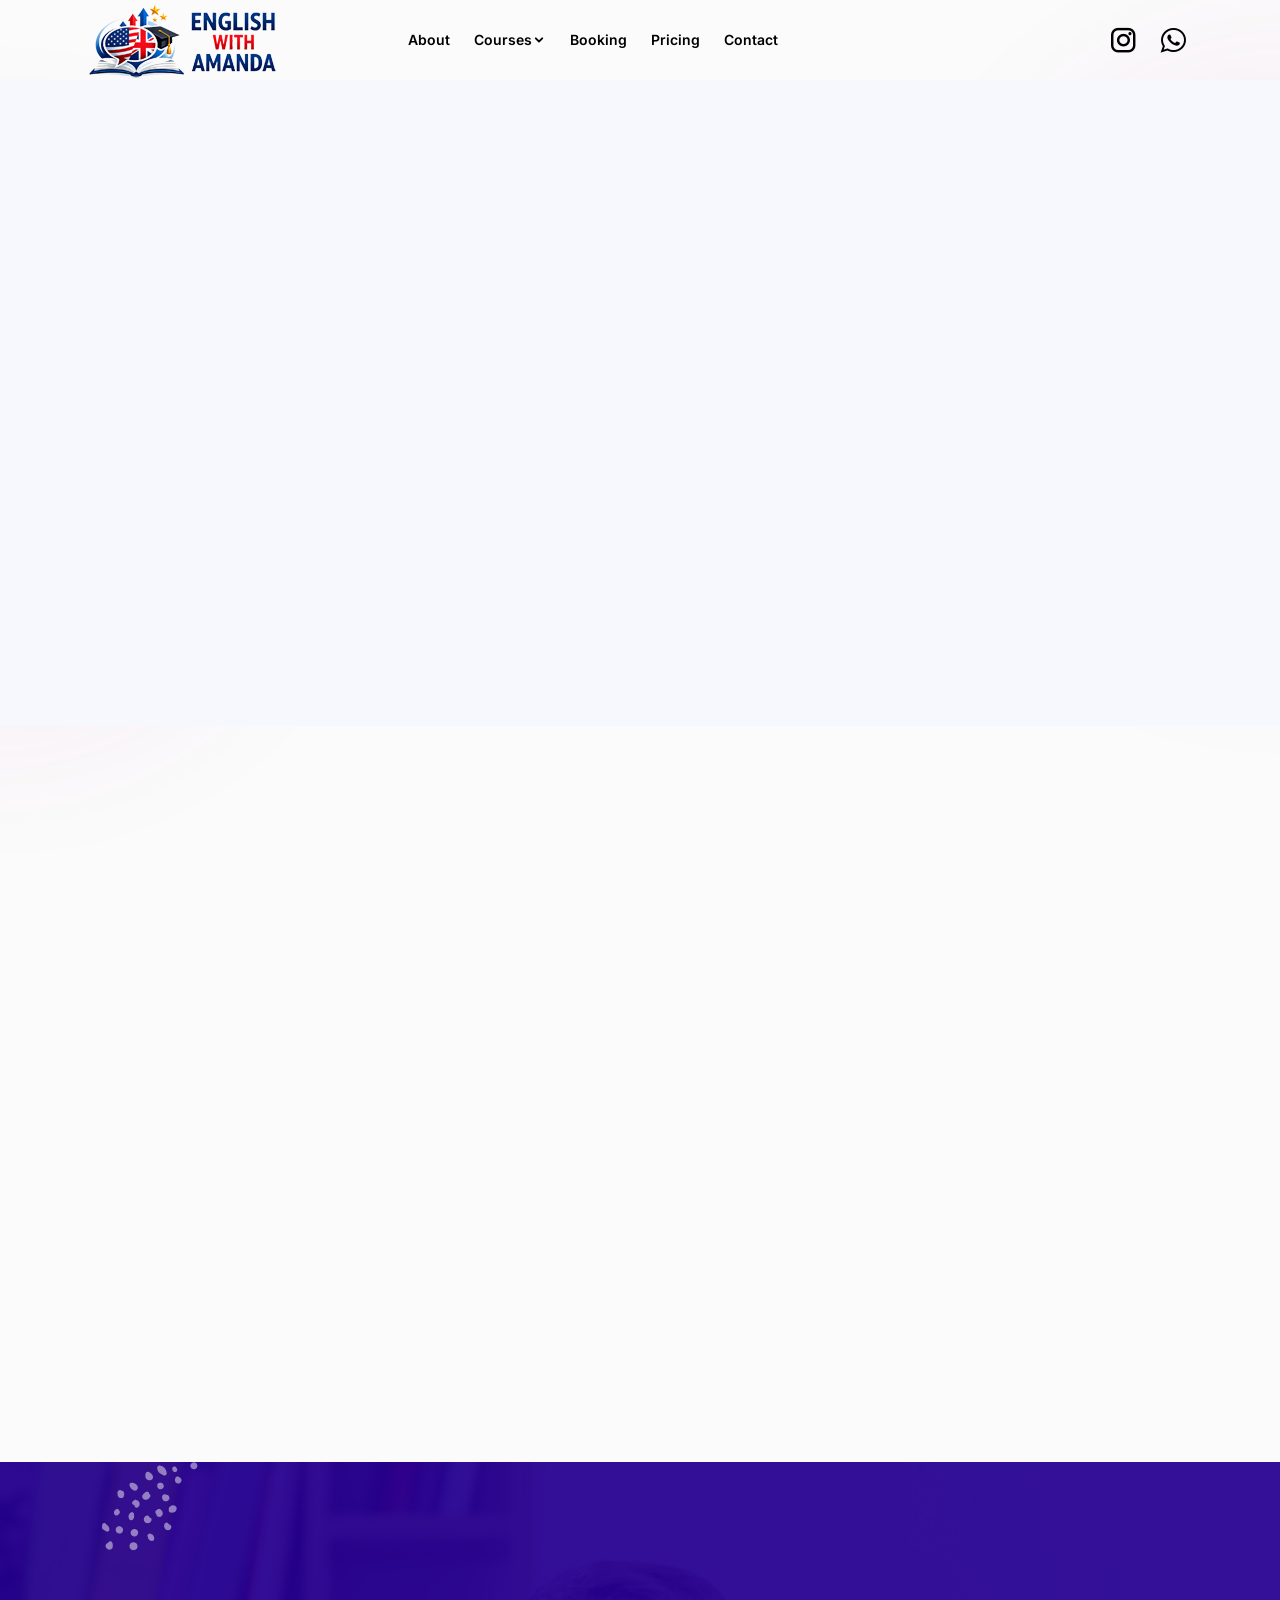
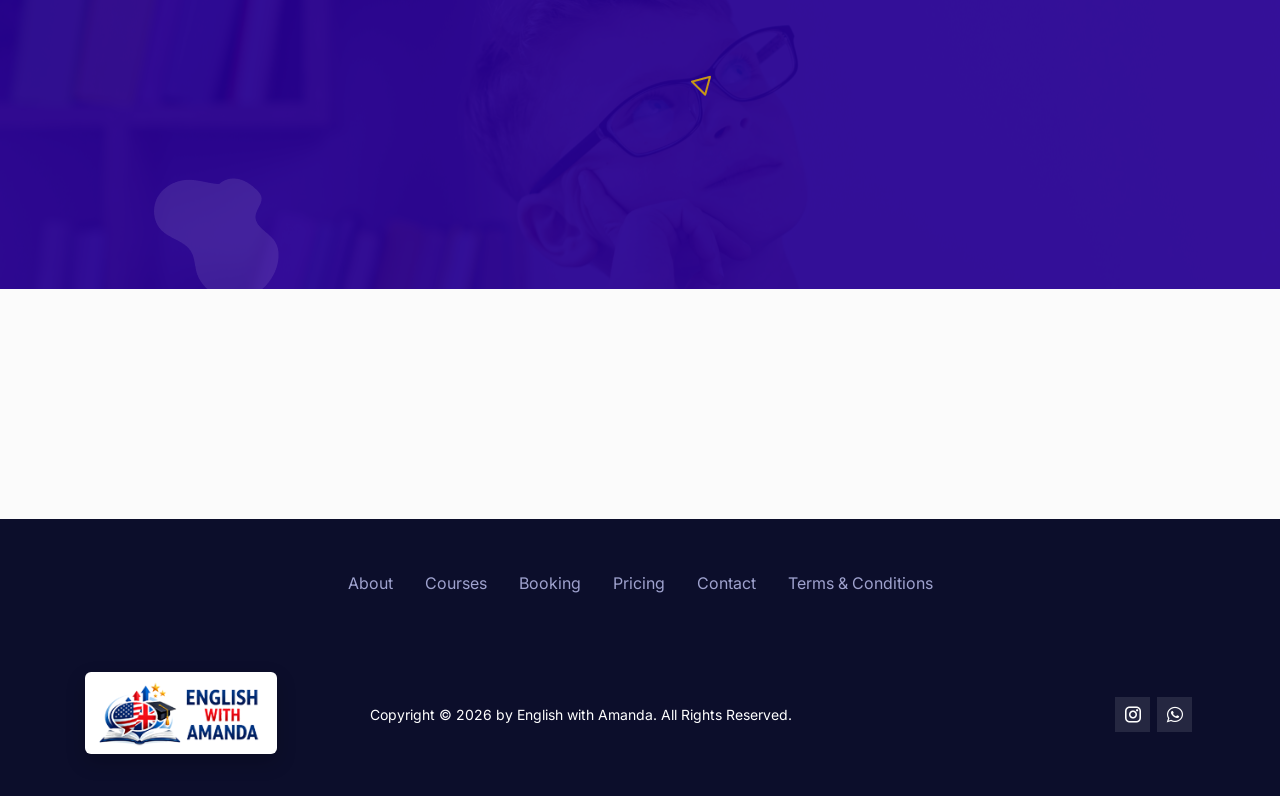
==== commit 6ed57818: "Added spacing" ====
--- a/index.html
+++ b/index.html
@@ -690,7 +690,7 @@
                             </div>
 
 
-                            <div class="herobannerarea__text herobannerarea__text__2">
+                            <div class="herobannerarea__text herobannerarea__text__2 home-hero-description">
                                 <p>Whether you want to improve your speaking skills, feel more confident at work, reduce your accent, prepare for an exam or interview, or simply become more comfortable using English in everyday life, I am here to help you achieve your goals!</p>
                             </div>
                             <a class="default__button" href="booking.html">Book your Trial Lesson now</a>
--- a/css/style.css
+++ b/css/style.css
@@ -13248,6 +13248,10 @@
   font-weight: 700;
   letter-spacing: -1px;
 }
+.herobannerarea__text.home-hero-description p {
+  margin-top: 32px;
+  margin-bottom: 32px;
+}
 .herobannerarea__title .herobannerarea__title__heading__2 h2 .home-hero-line {
   color: inherit;
 }
@@ -13284,4 +13288,15 @@
   }
 }
 
+
+/* Extra space between the home contact form and footer. */
+#contact.registerarea {
+  margin-bottom: 230px;
+}
+@media (max-width: 991px) {
+  #contact.registerarea {
+    margin-bottom: 80px;
+  }
+}
+
 /*# sourceMappingURL=style.css.map */
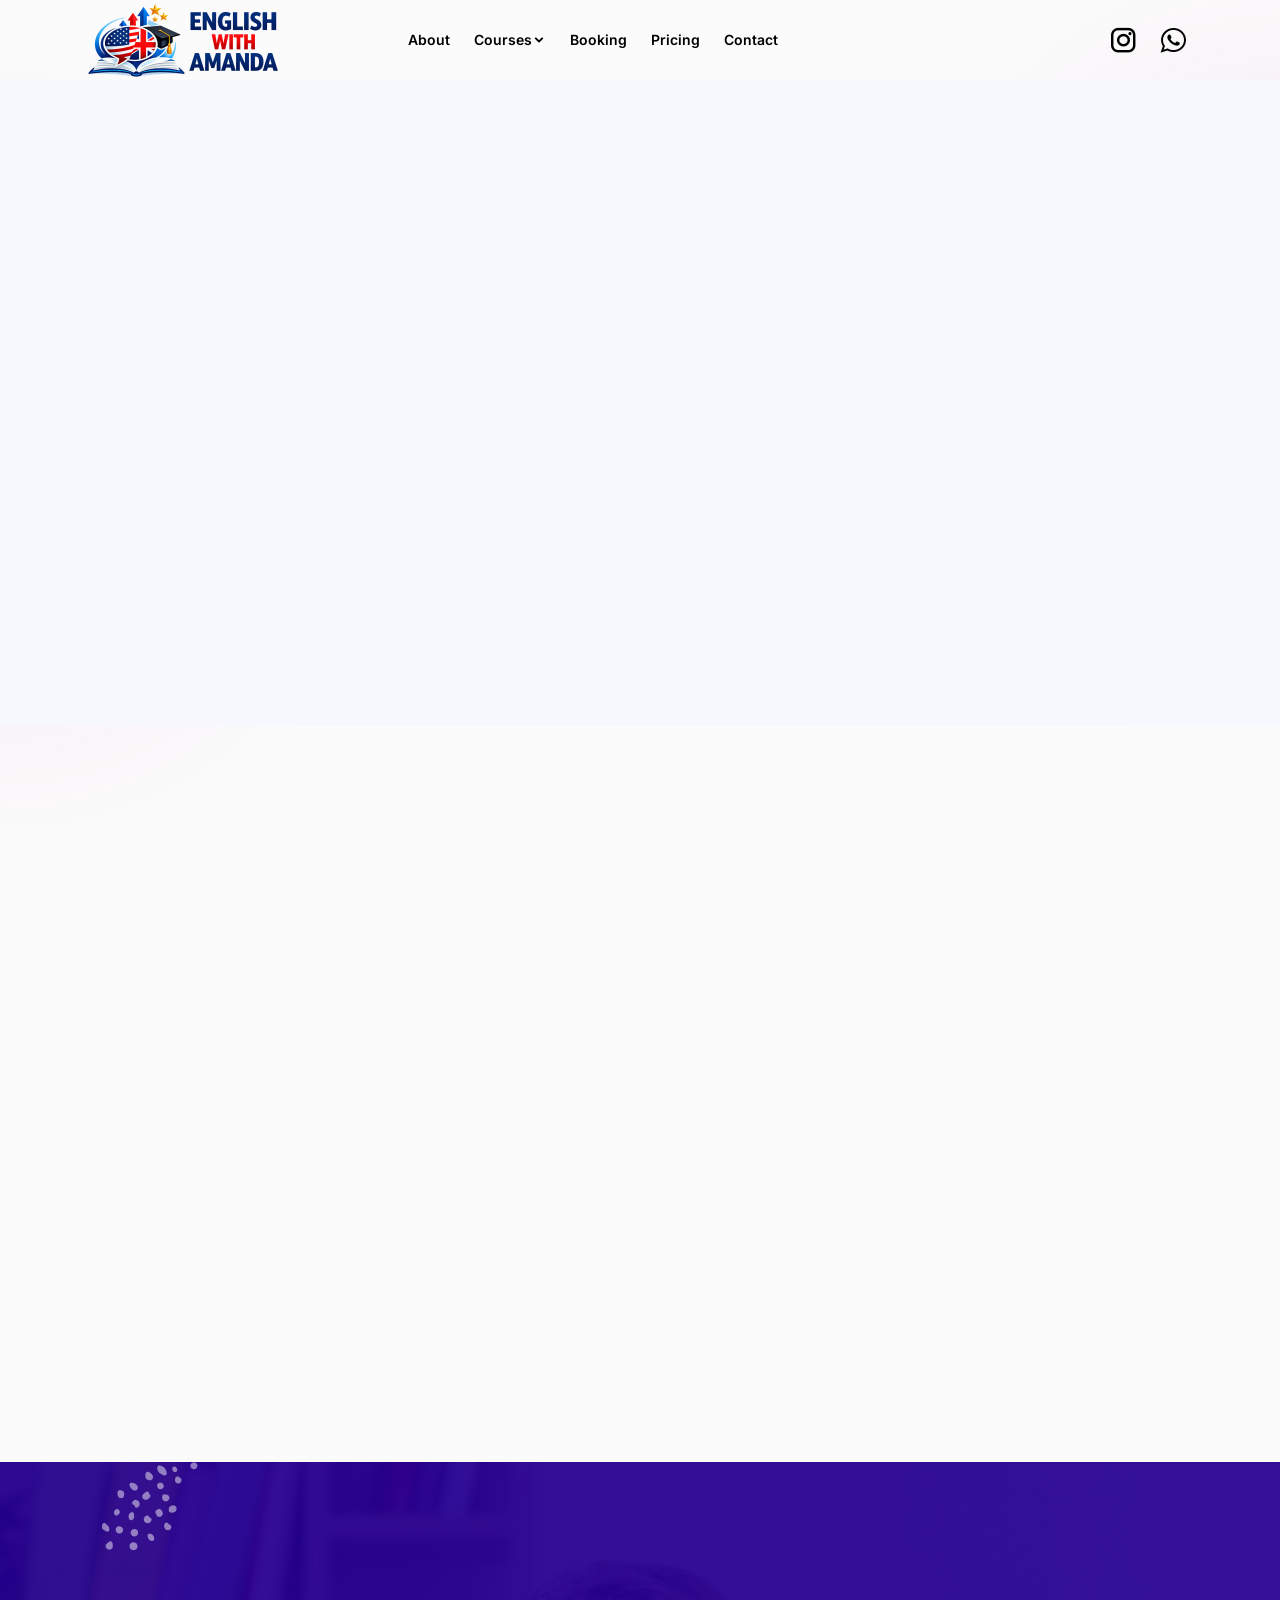
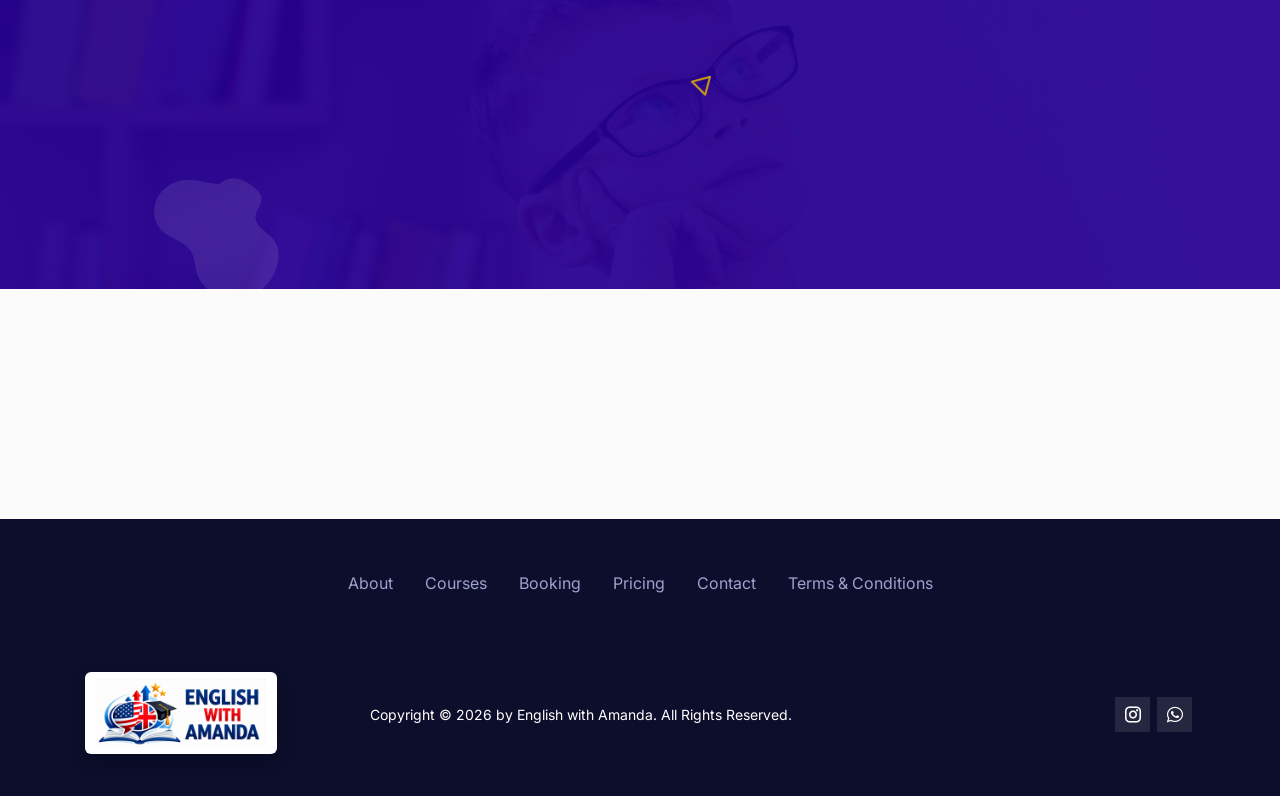
==== commit 74e32863: "Updated logos and photos" ====
--- a/index.html
+++ b/index.html
@@ -6,6 +6,20 @@
     <link rel="icon" type="image/x-icon" href="amanda-callouts-favicon.ico">
     <meta http-equiv="x-ua-compatible" content="ie=edge">
     <title>English with Amanda - Home</title>
+    <!-- Social sharing preview -->
+    <meta property="og:type" content="website">
+    <meta property="og:site_name" content="English with Amanda">
+    <meta property="og:title" content="English with Amanda - Home">
+    <meta property="og:image" content="https://englishwithamanda.com/english-with-amanda-social.png?v=2">
+    <meta property="og:image:type" content="image/png">
+    <meta property="og:image:width" content="1200">
+    <meta property="og:image:height" content="627">
+    <meta property="og:image:alt" content="English with Amanda logo">
+    <meta name="twitter:card" content="summary_large_image">
+    <meta name="twitter:title" content="English with Amanda - Home">
+    <meta name="twitter:image" content="https://englishwithamanda.com/english-with-amanda-social.png?v=2">
+    <meta name="twitter:image:alt" content="English with Amanda logo">
+
     <meta name="description" content="">
     <meta name="viewport" content="width=device-width, initial-scale=1">
 
@@ -31,7 +45,7 @@
     <div id="back__preloader">
         <div id="back__circle_loader"></div>
             <div class="back__loader_logo">
-                <img loading="lazy"  src="img/pre.png" alt="Preload">
+                <img loading="eager"  src="img/pre.png?v=2" alt="English with Amanda">
             </div>
         </div>
     </div>
@@ -52,7 +66,7 @@
                             <div class="headerarea__left">
                                 <div class="headerarea__left__logo">
 
-                                    <a href="index.html"><img loading="lazy"  src="img/logo/logo_1.png" alt="logo"></a>
+                                    <a href="index.html"><img loading="lazy"  width="200" height="80" style="height: auto;" src="img/logo/logo_1.png?v=3" alt="English with Amanda"></a>
                                 </div>
 
                             </div>
@@ -610,7 +624,7 @@
                     <div class="row align-items-center">
                         <div class="col-6">
                             <div class="mobile-logo">
-                                <a class="logo__dark" href="index.html"><img loading="lazy"  src="img/logo/logo_1.png" alt="logo"></a>
+                                <a class="logo__dark" href="index.html"><img loading="lazy"  width="200" height="80" style="height: auto;" src="img/logo/logo_1.png?v=3" alt="English with Amanda"></a>
                             </div>
                         </div>
                         <div class="col-6">
@@ -699,7 +713,7 @@
                     <div class="col-xl-5 col-lg-5 col-md-12 col-sm-12 col-12 herobannerarea__image-column" data-aos="fade-up">
 
                         <div class="herobanner__video registerarea__video">
-                            <img src="img/herobanner/amanda-home.png" width="1439" height="1093" fetchpriority="high" alt="Amanda wearing headphones and teaching an online English lesson">
+                            <img src="img/herobanner/amanda-home.png?v=3" width="1438" height="1093" fetchpriority="high" alt="Amanda wearing headphones and teaching an online English lesson">
                         </div>
 
                     </div>
@@ -1040,10 +1054,6 @@
 
                     <div class="swiper featured__course ewa-featured-course-slider">
                         <div class="swiper-wrapper">
-                            <div class="swiper-slide"><a class="ewa-featured-course-card" href="trial-lesson.html">
-                                <img loading="lazy" src="course-trial-lesson.png" alt="Notebook, headphones and laptop ready for a first English lesson">
-                                <span>Trial Lesson</span>
-                            </a></div>
                             <div class="swiper-slide"><a class="ewa-featured-course-card" href="general-english.html">
                                 <img loading="lazy" src="course-general-english.png" alt="English study books, notebook and globe on a sunlit desk">
                                 <span>General English</span>
@@ -1068,6 +1078,10 @@
                                 <img loading="lazy" src="course-pronunciation.png" alt="Microphone, headphones and audio waveform for pronunciation practice">
                                 <span>Accent Reduction &amp; Pronunciation</span>
                             </a></div>
+                            <div class="swiper-slide"><a class="ewa-featured-course-card" href="trial-lesson.html">
+                                <img loading="lazy" src="course-trial-lesson.png" alt="Notebook, headphones and laptop ready for a first English lesson">
+                                <span>Trial Lesson</span>
+                            </a></div>
                         </div>
                     </div>
 
@@ -2654,7 +2668,7 @@
                     <div class="row">
                         <div class="col-xl-3 col-lg-3">
                             <div class="copyright__logo">
-                                <a href="/"><img loading="lazy" src="img/logo/logo_2.png" alt="English with Amanda"></a>
+                                <a href="/"><img loading="lazy" width="200" height="80" style="height: auto;" src="img/logo/logo_2.png?v=2" alt="English with Amanda"></a>
                             </div>
                         </div>
                         <div class="col-xl-6 col-lg-6">
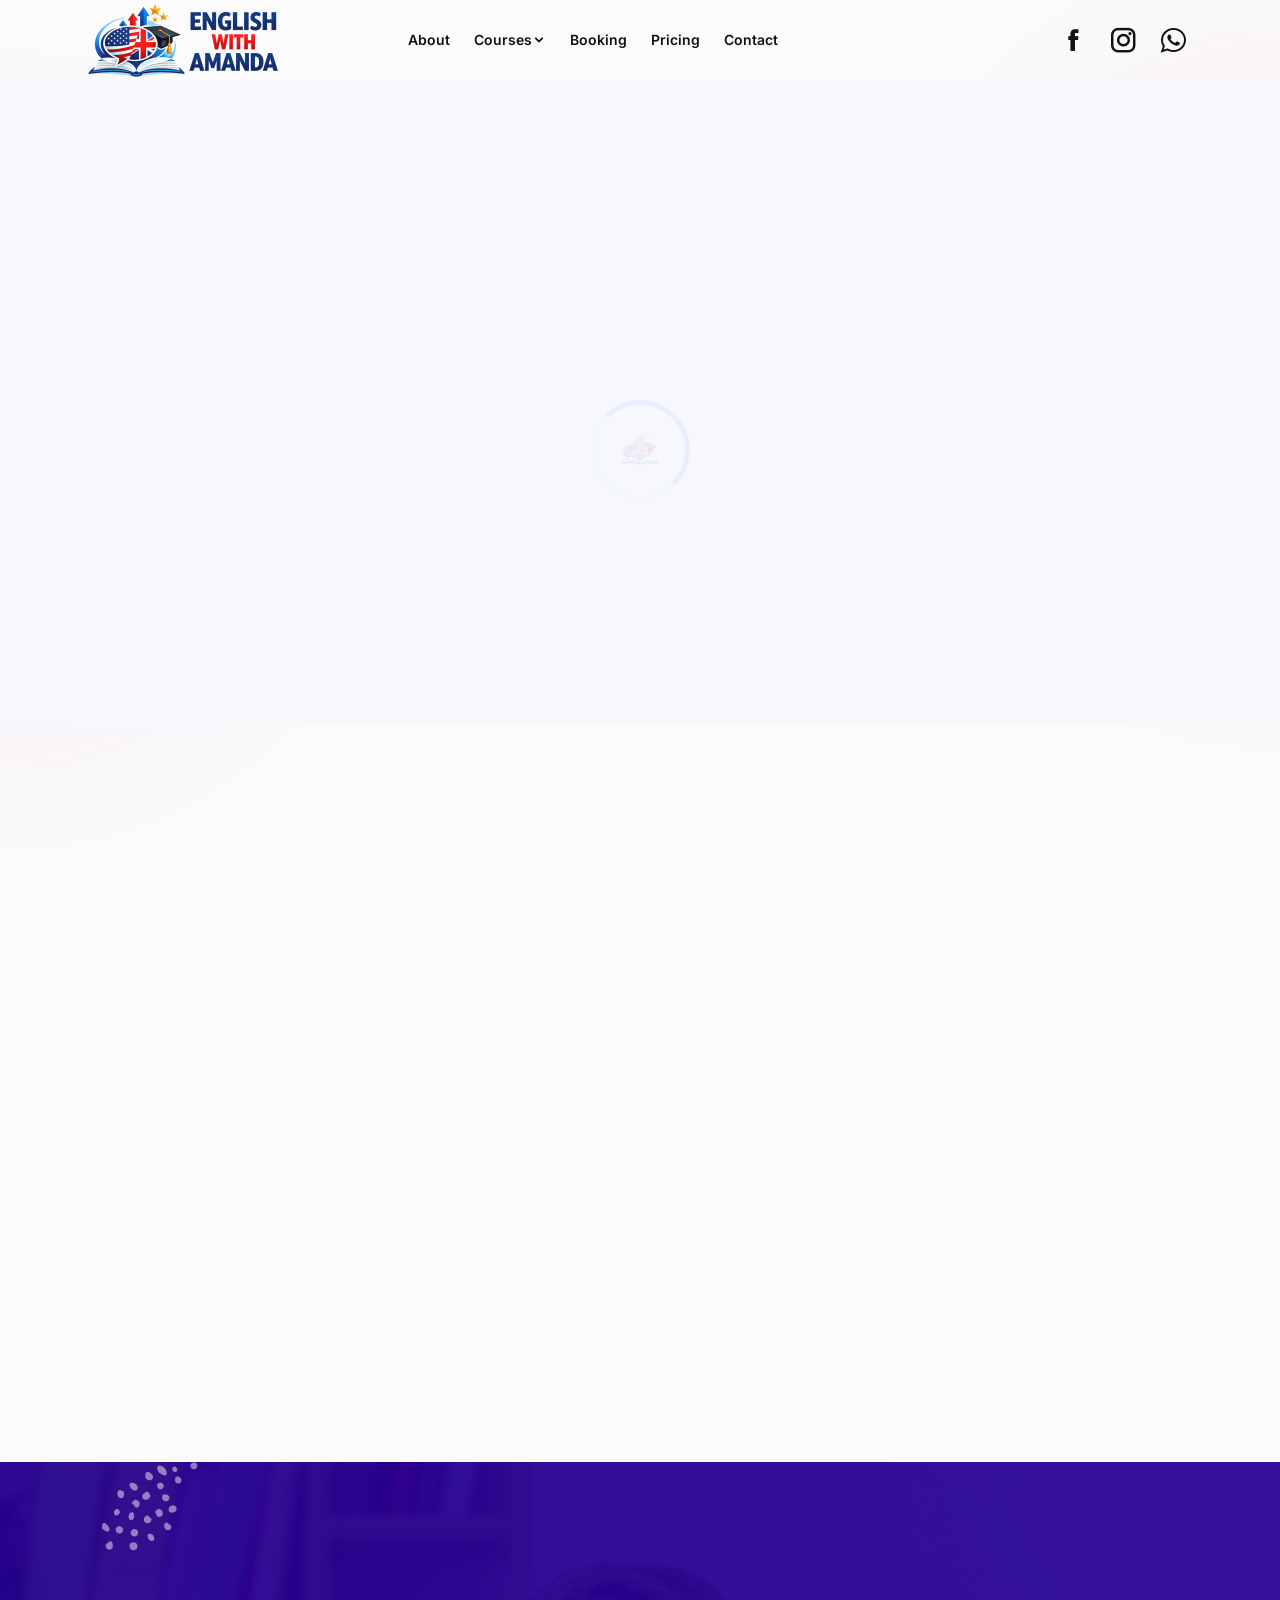
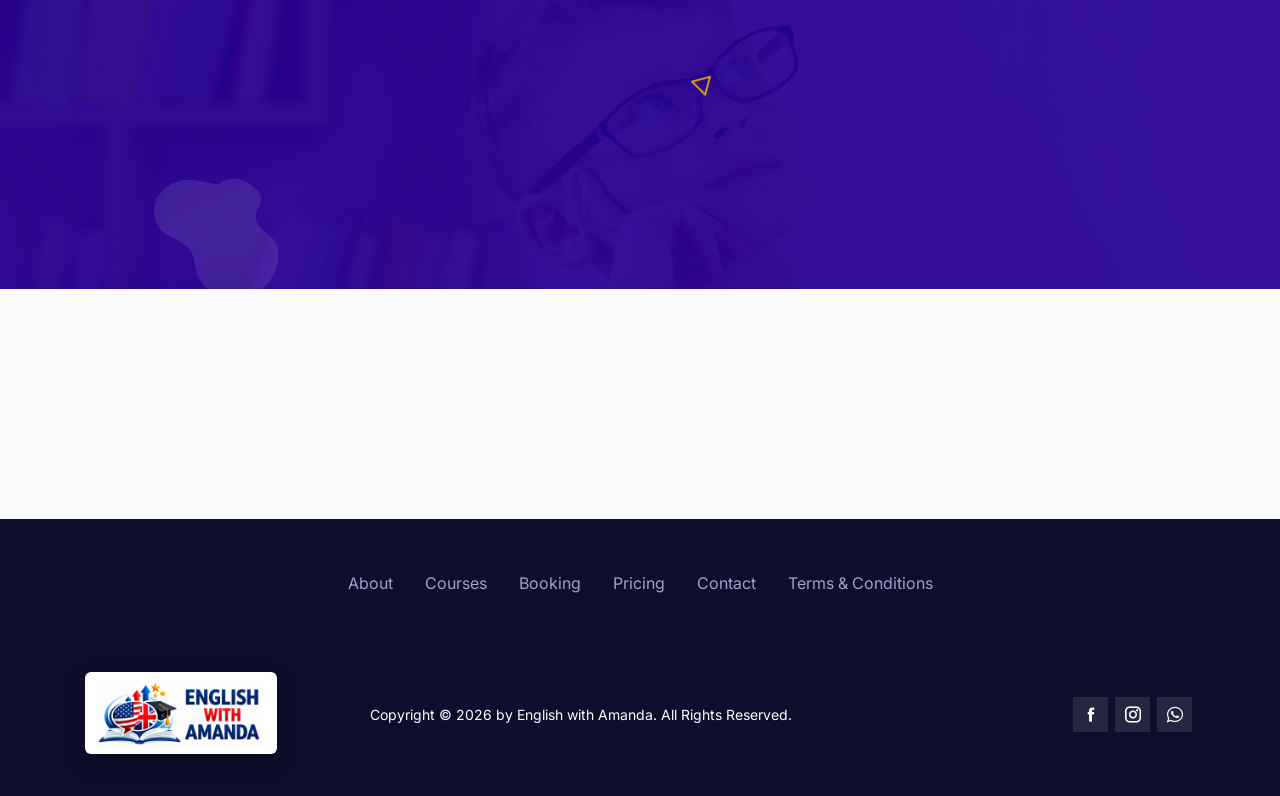
==== commit 82a732ae: "Replaced Zoom with Calendly" ====
--- a/index.html
+++ b/index.html
@@ -607,6 +607,7 @@
                         </div>
                         <div class="col-xl-3 col-lg-3 col-md-6">
                             <div class="ewa-header-social" aria-label="Social links">
+                                <a href="https://www.facebook.com/people/English-with-Amanda/61590769316565" target="_blank" rel="noopener noreferrer" aria-label="Facebook (opens in a new tab)"><i class="icofont-facebook" aria-hidden="true"></i></a>
                                 <a href="https://www.instagram.com/englishwithamandasmith/" target="_blank" rel="noopener noreferrer" aria-label="Instagram (opens in a new tab)"><i class="icofont-instagram" aria-hidden="true"></i></a>
                                 <a href="https://api.whatsapp.com/send?phone=18563923306" target="_blank" rel="noopener noreferrer" aria-label="WhatsApp (opens in a new tab)"><i class="icofont-brand-whatsapp" aria-hidden="true"></i></a>
                             </div>
@@ -631,6 +632,7 @@
                             <div class="header-right-wrap">
     
                                 <div class="ewa-header-social" aria-label="Social links">
+                                <a href="https://www.facebook.com/people/English-with-Amanda/61590769316565" target="_blank" rel="noopener noreferrer" aria-label="Facebook (opens in a new tab)"><i class="icofont-facebook" aria-hidden="true"></i></a>
                                 <a href="https://www.instagram.com/englishwithamandasmith/" target="_blank" rel="noopener noreferrer" aria-label="Instagram (opens in a new tab)"><i class="icofont-instagram" aria-hidden="true"></i></a>
                                 <a href="https://api.whatsapp.com/send?phone=18563923306" target="_blank" rel="noopener noreferrer" aria-label="WhatsApp (opens in a new tab)"><i class="icofont-brand-whatsapp" aria-hidden="true"></i></a>
                             </div>
@@ -707,7 +709,7 @@
                             <div class="herobannerarea__text herobannerarea__text__2 home-hero-description">
                                 <p>Whether you want to improve your speaking skills, feel more confident at work, reduce your accent, prepare for an exam or interview, or simply become more comfortable using English in everyday life, I am here to help you achieve your goals!</p>
                             </div>
-                            <a class="default__button" href="booking.html">Book your Trial Lesson now</a>
+                            <a class="default__button" href="booking.html" style="font-weight: 600;">Book your Trial Lesson now</a>
                         </div>
                     </div>
                     <div class="col-xl-5 col-lg-5 col-md-12 col-sm-12 col-12 herobannerarea__image-column" data-aos="fade-up">
@@ -2211,15 +2213,16 @@
                             <div class="registerarea__form__heading">
                                 <h4>Contact Me</h4>
                             </div>
-                            <form name="English with Amanda - Contact Form" method="POST" data-netlify="true" action="/confirmation/" class="faq-form">
+                            <form id="home-contact-form" name="English with Amanda - Contact Form" method="POST" data-netlify="true" action="/confirmation/" class="faq-form">
                                 <input
                                     type="hidden"
                                     name="form-name"
                                     value="English with Amanda - Contact Form"
                                 />
-                                <input class="register__input" type="text" name="name" placeholder="Your Name">
-                                <input class="register__input" type="text" name="email" placeholder="Email Address">
-                                <textarea class="register__input textarea" name="message" cols="30" rows="10" placeholder="Message"></textarea>
+                                <input class="register__input" type="text" name="name" placeholder="Your Name" required>
+                                <input class="register__input" type="email" name="email" placeholder="Email Address" required>
+                                <textarea class="register__input textarea" name="message" cols="30" rows="10" placeholder="Message" required></textarea>
+                                <p id="home-contact-error" role="alert" style="color: #c62828;" hidden>Please check your input and try again</p>
                                 <div class="registerarea__button">
                                     <button type="submit" class="default__button">Send</button>
                                 </div>
@@ -2679,6 +2682,7 @@
                         <div class="col-xl-3 col-lg-3">
                             <div class="footerarea__icon footerarea__icon__2">
                                 <ul>
+                                    <li><a href="https://www.facebook.com/people/English-with-Amanda/61590769316565" target="_blank" rel="noopener noreferrer" aria-label="Facebook"><i class="icofont-facebook" aria-hidden="true"></i></a></li>
                                     <li><a href="https://www.instagram.com/englishwithamandasmith/" target="_blank" rel="noopener noreferrer" aria-label="Instagram"><i class="icofont-instagram"></i></a></li>
                                     <li><a href="https://api.whatsapp.com/send?phone=18563923306" target="_blank" rel="noopener noreferrer" aria-label="WhatsApp"><i class="icofont-brand-whatsapp"></i></a></li>
                                 </ul>
@@ -2709,6 +2713,7 @@
     <script src="js/slick.min.js"></script>
     <script src="js/jquery.meanmenu.min.js"></script>
     <script src="js/ajax-form.js"></script>
+    <script src="home-contact-form.js"></script>
     <script src="js/wow.min.js"></script>
     <script src="js/jquery.scrollUp.min.js"></script>
     <script src="js/imagesloaded.pkgd.min.js"></script>
--- a/css/style.css
+++ b/css/style.css
@@ -13299,4 +13299,35 @@
   }
 }
 
+.cambridge-course-page .about-highlights {
+  list-style: none;
+  margin: 0 0 20px;
+  padding: 0;
+  font-size: 17px;
+  line-height: 1.75;
+}
+.cambridge-course-page .about-highlights li {
+  display: flex;
+  align-items: baseline;
+  gap: 12px;
+  margin-bottom: 8px;
+}
+.cambridge-course-page .about-highlights i,
+.cambridge-course-page .about-highlights__pompoms {
+  flex: 0 0 32px;
+  width: 32px;
+  text-align: center;
+  font-size: 29px;
+}
+.cambridge-course-page .about-highlights .icofont-certificate {
+  color: #079bb8;
+}
+.cambridge-course-page .about-highlights .icofont-graduate {
+  color: #9253b3;
+}
+.cambridge-course-page .about-highlights__pompoms {
+  height: 29px;
+  align-self: center;
+}
+
 /*# sourceMappingURL=style.css.map */
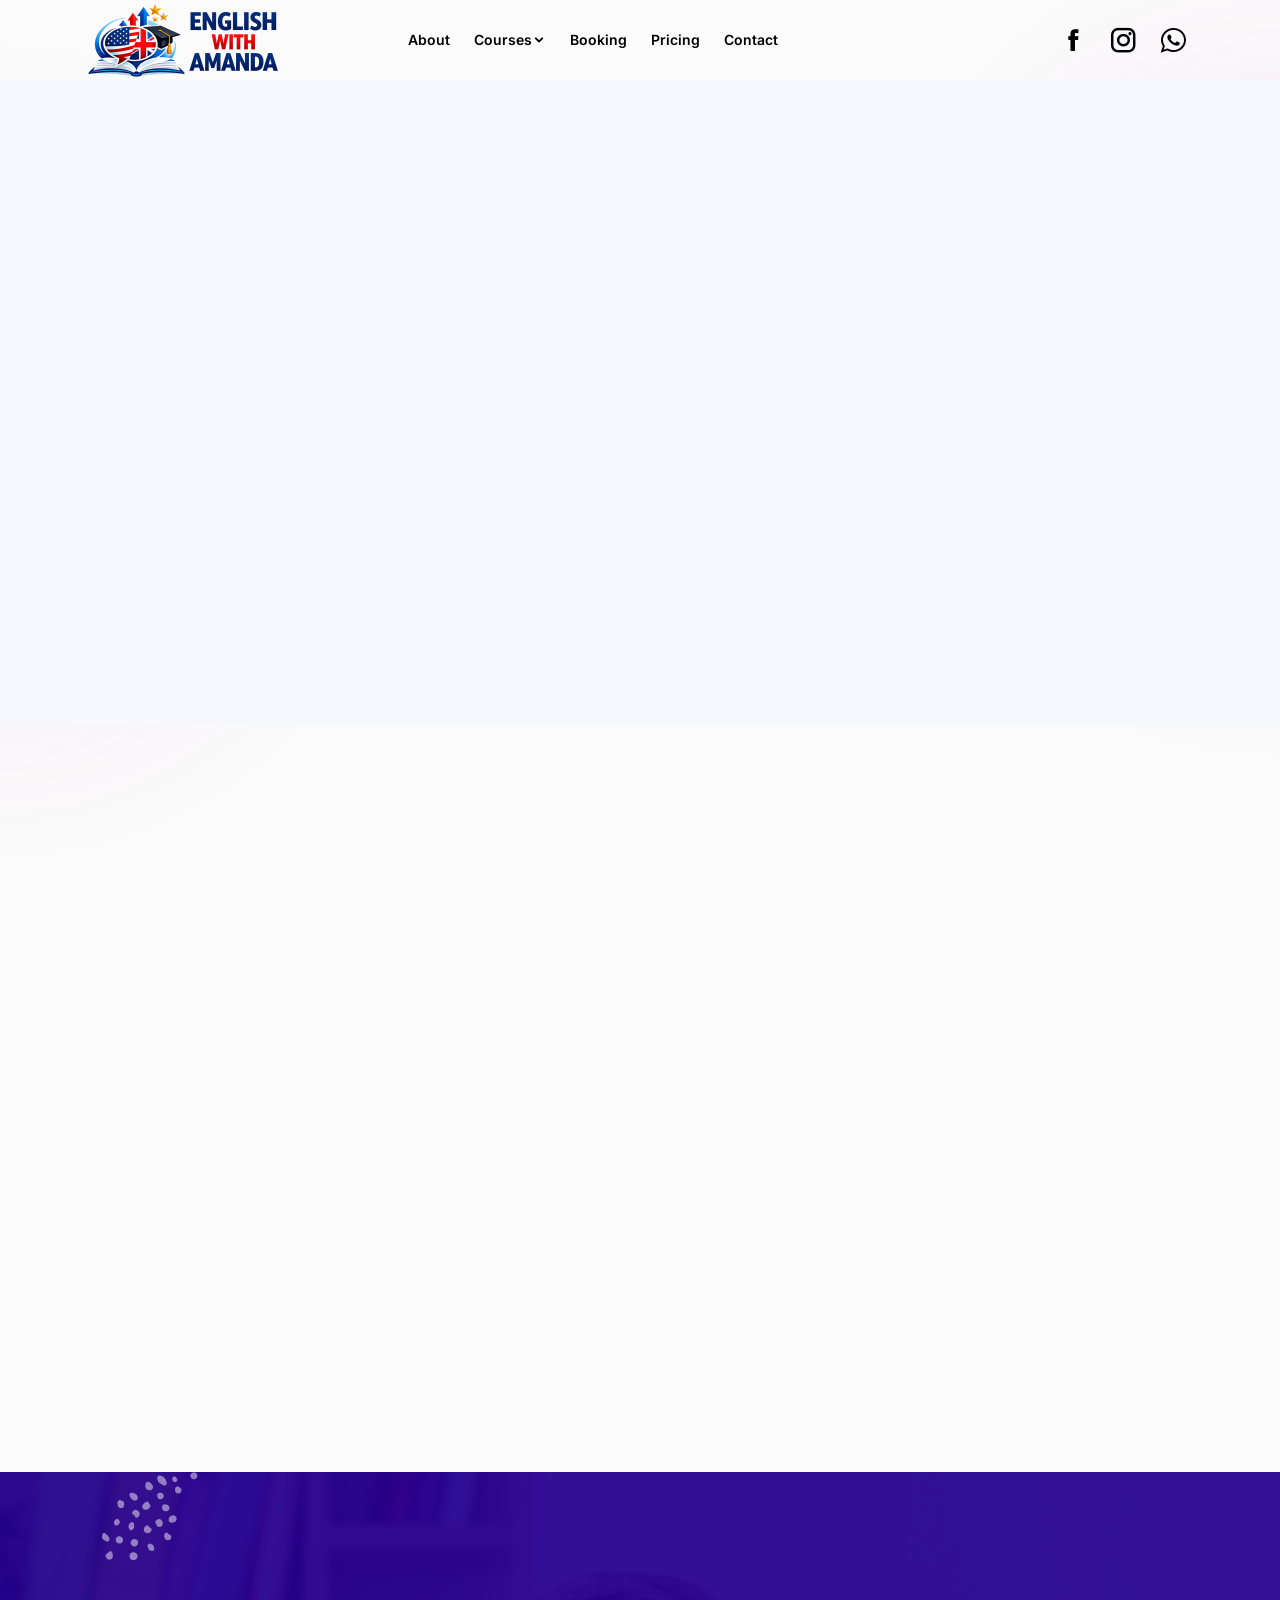
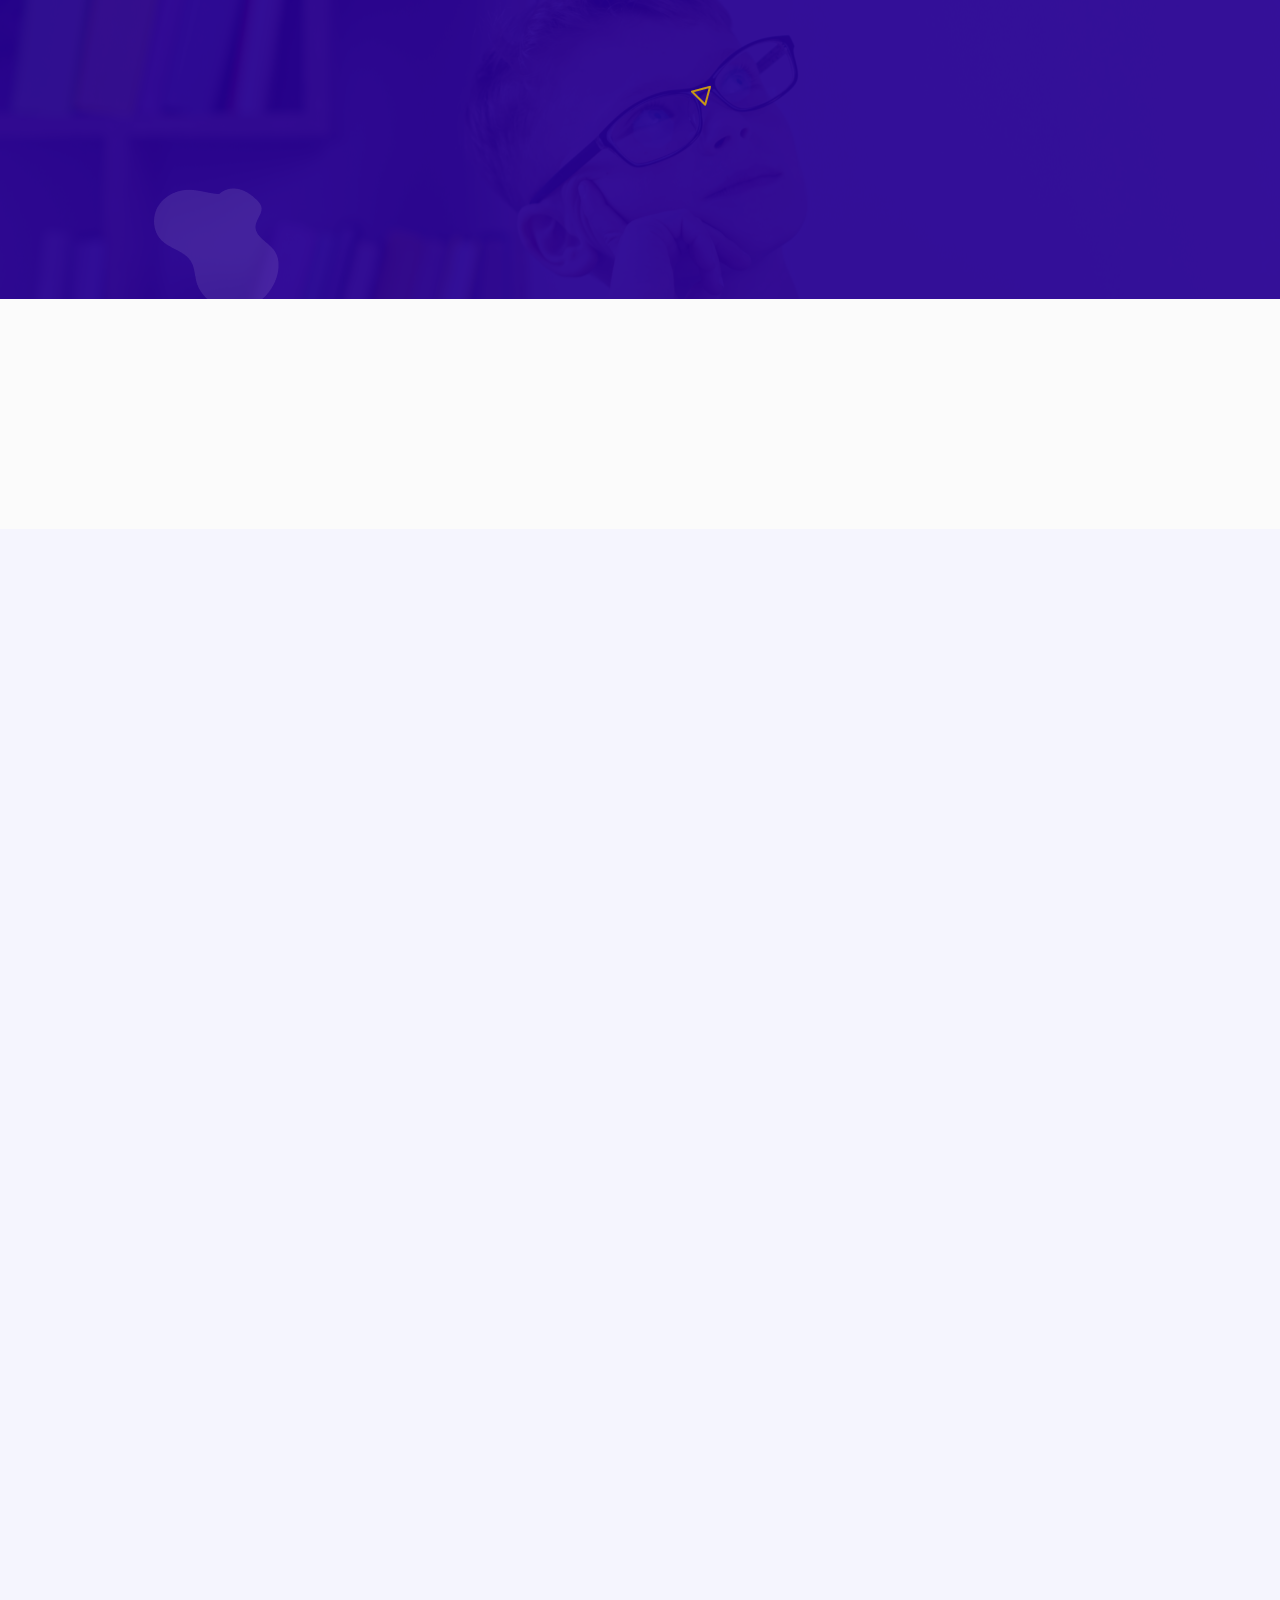
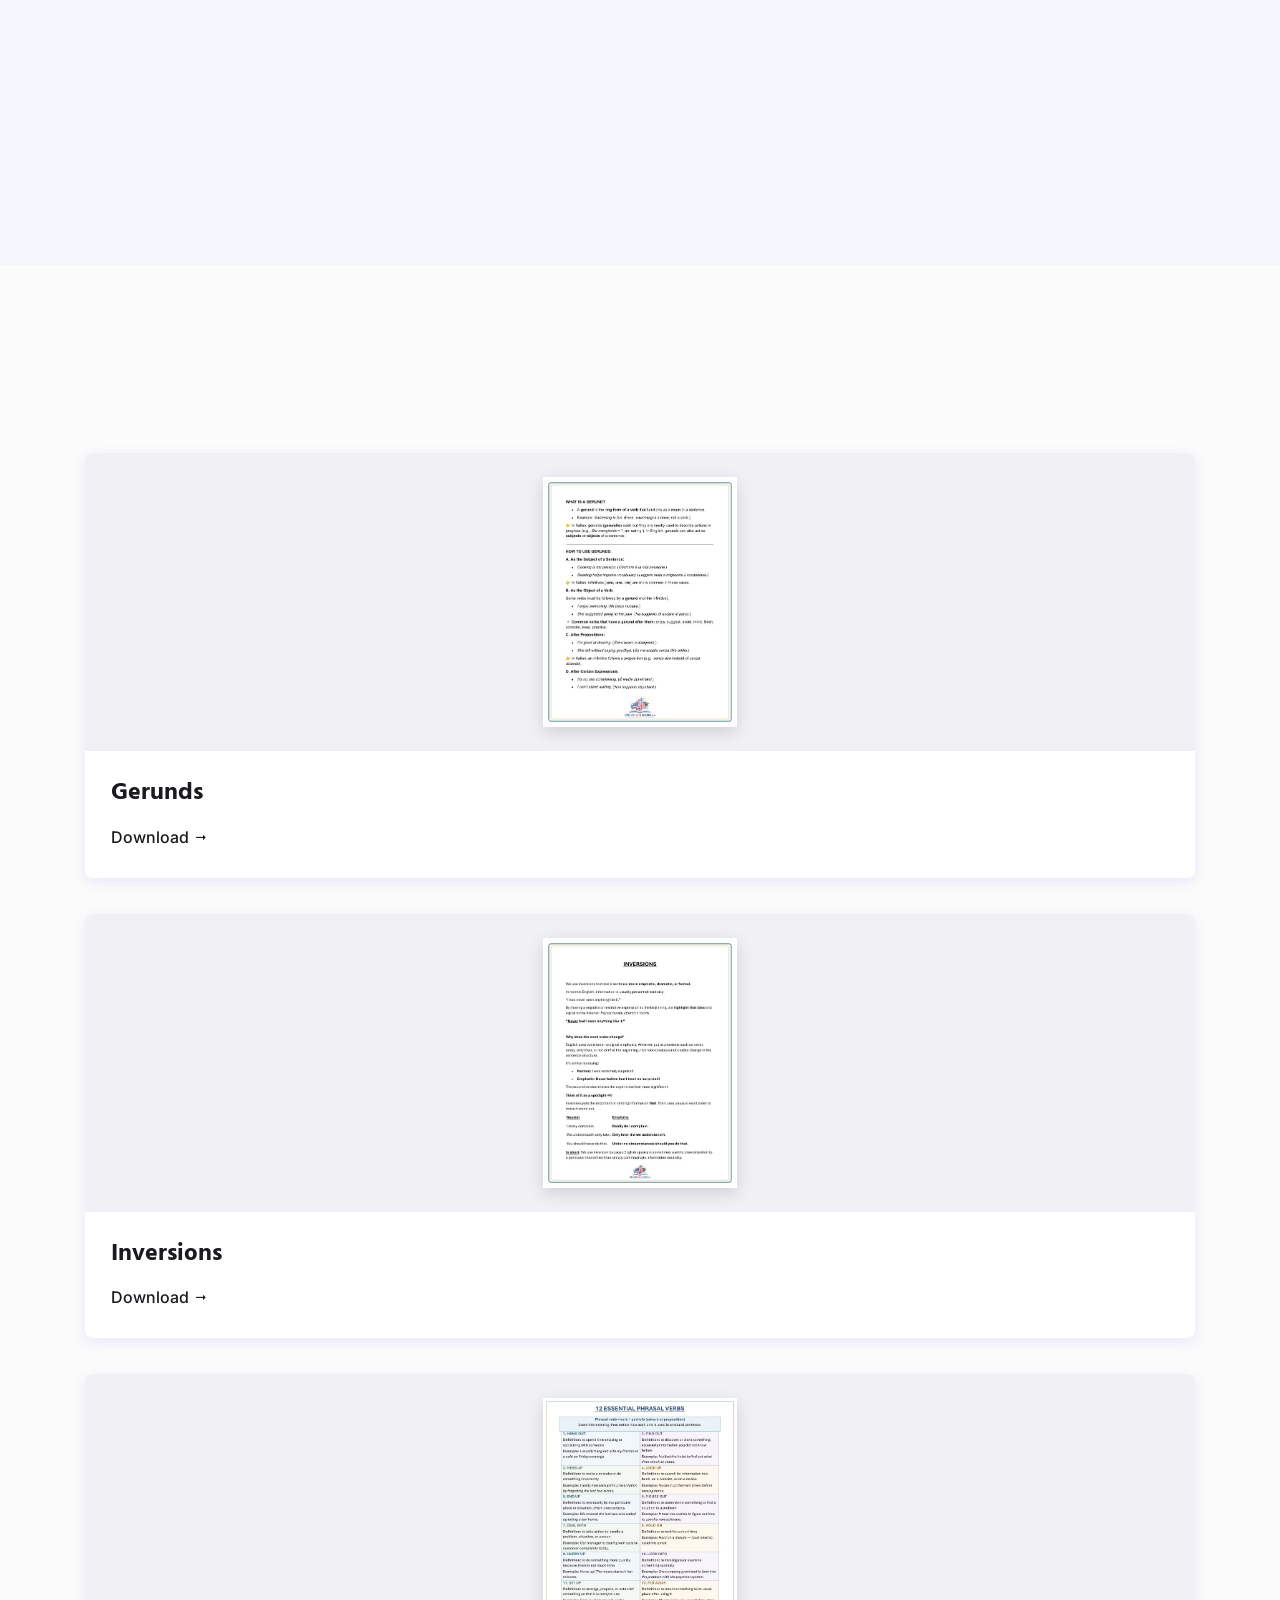
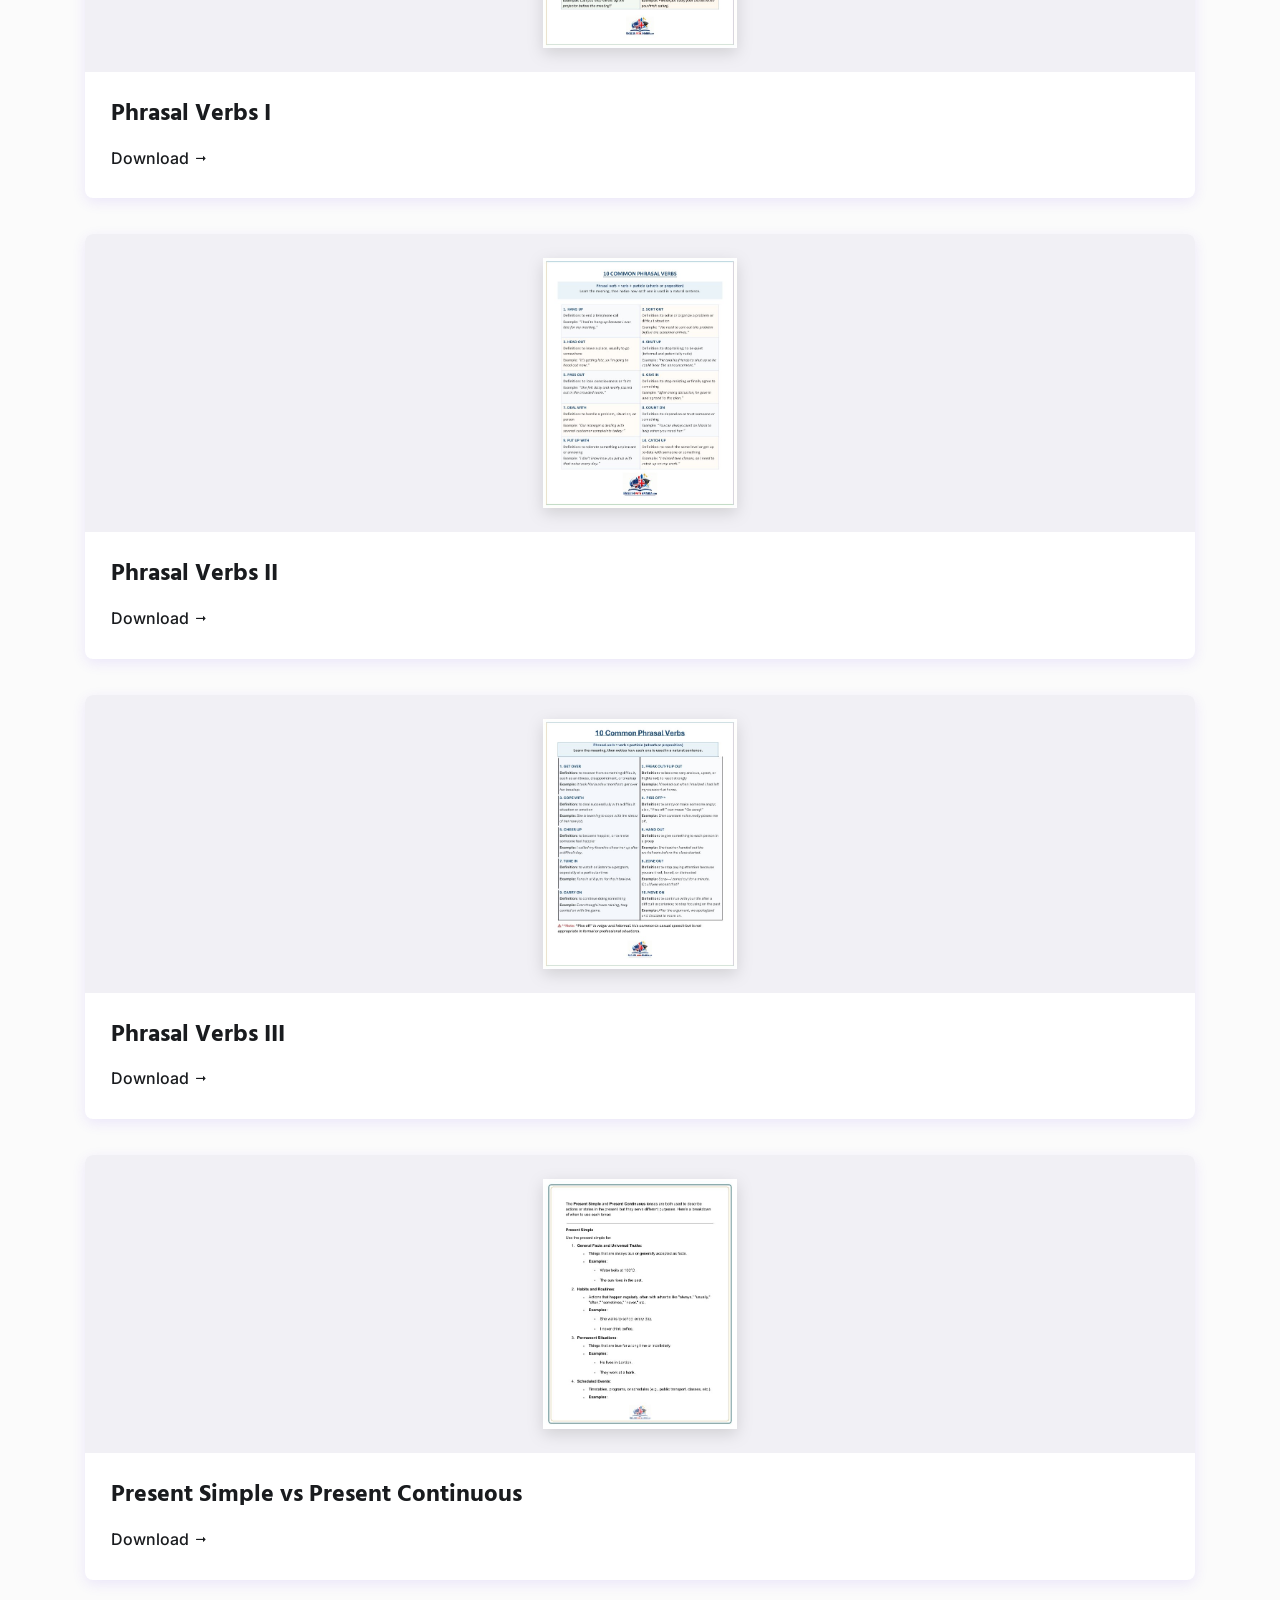
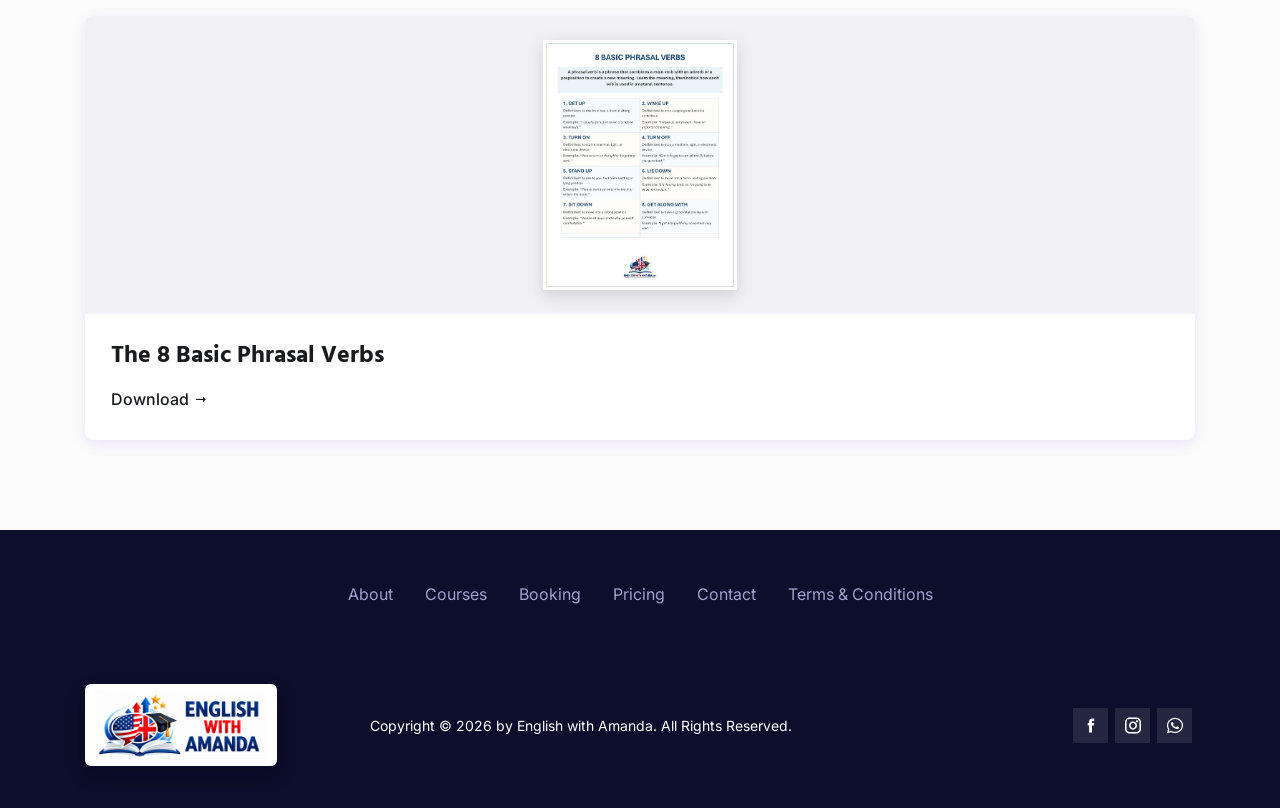
==== commit 8f0a7314: "Added testimonials and materials" ====
--- a/index.html
+++ b/index.html
@@ -33,6 +33,7 @@
     <link rel="stylesheet" href="css/slick.css">
     <link rel="stylesheet" href="css/swiper-bundle.min.css">
     <link rel="stylesheet" href="css/style.css">
+    <link rel="stylesheet" href="home-resources.css">
 
 
     <meta name="color-scheme" content="light">
@@ -1088,8 +1089,8 @@
                     </div>
 
                     <div class="slider__controls__wrap slider__controls__arrows ewa-featured-course-controls">
-                        <div class="swiper-button-prev arrow-btn ewa-featured-course-prev"></div>
-                        <div class="swiper-button-next arrow-btn ewa-featured-course-next"></div>
+                        <button type="button" class="swiper-button-prev arrow-btn ewa-featured-course-prev" aria-label="Previous courses"><i class="icofont-long-arrow-left" aria-hidden="true"></i></button>
+                        <button type="button" class="swiper-button-next arrow-btn ewa-featured-course-next" aria-label="Next courses"><i class="icofont-long-arrow-right" aria-hidden="true"></i></button>
                     </div>
 
                     <div class="swiper template-featured-course" hidden>
@@ -2348,162 +2349,139 @@
         <!-- team__section__end-->
 
         <!-- testimonial__section__start -->
-        <div class="testimonialarea__3" hidden>
+        <section id="testimonials" class="testimonialarea__3" aria-labelledby="testimonials-title">
             <div class="container">
-                <div class="row">
-                    <div class="col-xl-6 col-lg-6 col-md-12 col-sm-12 col-12">
+                <div class="row align-items-center">
+                    <div class="col-lg-6">
                         <div class="section__title__2" data-aos="fade-up">
-                            <div class="section__small__title">
-                                <span>Education Solution</span>
-                            </div>
-                            <div class="section__title__heading__2 section__title__heading__3 heading__fontsize__2">
-                                <h2>Client Testimonial About Our Lms Agency</h2>
-                            </div>
-                        </div>
-
-                        <div class="testimonial__slider__active__3" data-aos="fade-up">
-                            <div class="testimonialarea__paragraph__3 ">
-                                <p class="testimonial__quote"><i class="icofont-quote-left quote__left"></i>The other hand we denounce with righteou indg ation and dislike men who are so beguiled and demorali ed by the of pleasure of the moment.Dislike men who are so beguiled and
-                                    demoraliz worlds ed by the charms of pleasure of the moment. Lorem ipsum dolor sit amet, consec elit.<i class="icofont-quote-right quote__right"></i></p>
-
-                                <div class="testimonialarea__person__3">
-                                    <div class="testimonial__img__3">
-                                        <img loading="lazy"  src="img/testimonial/testi_2.png" alt="">
-                                    </div>
-                                    <div class="testimonial__name">
-                                        <h6><a href="#">Mirnsdo Jons</a></h6>
-                                        <span>Ui/Ux Designer</span>
-                                    </div>
-                                </div>
-
-                            </div>
-
-                            <div class="testimonialarea__paragraph__3 ">
-                                <p class="testimonial__quote"><i class="icofont-quote-left quote__left"></i>The other hand we denounce with righteou indg ation and dislike men who are so beguiled and demorali ed by the of pleasure of the moment.Dislike men who are so beguiled and
-                                    demoraliz worlds ed by the charms of pleasure of the moment. Lorem ipsum dolor sit amet, piscing elit.<i class="icofont-quote-right quote__right"></i></p>
-
-                                <div class="testimonialarea__person__3">
-                                    <div class="testimonial__img__3">
-                                        <img loading="lazy"  src="img/testimonial/testi_2.png" alt="">
-                                    </div>
-                                    <div class="testimonial__name">
-                                        <h6><a href="#">Mirnsdo Jons</a></h6>
-                                        <span>Ui/Ux Designer</span>
-                                    </div>
-                                </div>
-                            </div>
-
-                            <div class="testimonialarea__paragraph__3 ">
-                                <p class="testimonial__quote"><i class="icofont-quote-left quote__left"></i>The other hand we denounce with righteou indg ation and dislike men who are so beguiled and demorali ed by the of pleasure of the moment.Dislike men who are so beguiled and
-                                    demoraliz worlds ed by the charms of pleasure of the moment. Lorem ipsum dolor sit amet.<i class="icofont-quote-right quote__right"></i></p>
-
-                                <div class="testimonialarea__person__3">
-                                    <div class="testimonial__img__3">
-                                        <img loading="lazy"  src="img/testimonial/testi_2.png" alt="">
-                                    </div>
-                                    <div class="testimonial__name">
-                                        <h6><a href="#">Mirnsdo Jons</a></h6>
-                                        <span>Ui/Ux Designer</span>
-                                    </div>
-                                </div>
-                            </div>
-                        </div>
-                    </div>
-                    <div class="col-xl-6 col-lg-6 col-md-12 col-sm-12 col-12" data-aos="fade-up">
-                        <div class="testimonial__group__img" data-tilt>
-                            <img loading="lazy"  src="img/testimonial/testi__group__1.png" alt="">
+                            <div class="section__small__title"><span>Amanda's Students</span></div>
+                            <div class="section__title__heading__2 section__title__heading__3 heading__fontsize__2"><h2 id="testimonials-title">Testimonials</h2></div>
+                        </div>
+                        <div class="testimonial__slider__active__3" aria-label="Student reviews" data-aos="fade-up">
+                            <div class="testimonialarea__paragraph__3">
+                                <p class="testimonial__quote"><i class="icofont-quote-left quote__left" aria-hidden="true"></i>I had a great experience learning English with Amanda. The lessons were very helpful in improving my English skills and building my confidence in communication. I also found the knowledge and guidance I gained extremely valuable in my professional life, and I would highly recommend the lessons with Amanda to anyone who is looking to improve their English.<i class="icofont-quote-right quote__right" aria-hidden="true"></i></p>
+                                <div class="testimonialarea__person__3"><div class="testimonial__name"><h6>Merve, Turkiye</h6></div></div>
+                            </div>
+                            <div class="testimonialarea__paragraph__3">
+                                <p class="testimonial__quote"><i class="icofont-quote-left quote__left" aria-hidden="true"></i>Amanda was essential in my English learning journey. She always tailored the lessons to my needs using relevant and up-to-date content, which gave me the confidence to speak English naturally and clearly.<i class="icofont-quote-right quote__right" aria-hidden="true"></i></p>
+                                <div class="testimonialarea__person__3"><div class="testimonial__name"><h6>Joao, Brazil</h6></div></div>
+                            </div>
+                            <div class="testimonialarea__paragraph__3">
+                                <p class="testimonial__quote"><i class="icofont-quote-left quote__left" aria-hidden="true"></i>I really enjoy my English lessons with Amanda. The lessons are fun and now I feel more confident speaking. Amanda is very patient and makes everything easy to understand. I have improved a lot and I recommend her!<i class="icofont-quote-right quote__right" aria-hidden="true"></i></p>
+                                <div class="testimonialarea__person__3"><div class="testimonial__name"><h6>María, Spain</h6></div></div>
+                            </div>
+                            <div class="testimonialarea__paragraph__3" lang="it">
+                                <p class="testimonial__quote"><i class="icofont-quote-left quote__left" aria-hidden="true"></i>Ci tenevo a ringraziarti per avermi preparato all&#x27;esame C1 e per il lavoro svolto durante il corso che ho frequentato online quest&#x27;anno. Ti ringrazio per la tua professionalità e competenza. Grazie a te ho passato l&#x27;esame CAE e mi hanno valutato con il livello C2 oltre ogni mia aspettativa. Ti mando un grande saluto!<i class="icofont-quote-right quote__right" aria-hidden="true"></i></p>
+                                <div class="testimonialarea__person__3"><div class="testimonial__name"><h6>Andrea, Italy</h6></div></div>
+                            </div>
+                        </div>
+                    </div>
+                    <div class="col-lg-6" data-aos="fade-up">
+                        <div class="student-flags">
+                            <span class="student-flag student-flag--italy" role="img" aria-label="Italy"><img src="img/flags/italy.svg" alt="" loading="lazy"></span>
+                            <span class="student-flag student-flag--spain" role="img" aria-label="Spain"><img src="img/flags/spain.svg" alt="" loading="lazy"></span>
+                            <span class="student-flag student-flag--turkey" role="img" aria-label="Turkey"><img src="img/flags/turkey.svg" alt="" loading="lazy"></span>
+                            <span class="student-flag student-flag--brazil" role="img" aria-label="Brazil"><img src="img/flags/brazil.svg" alt="" loading="lazy"></span>
+                            <span class="student-flag student-flag--japan" role="img" aria-label="Japan"><img src="img/flags/japan.svg" alt="" loading="lazy"></span>
+                            <span class="student-flag student-flag--germany" role="img" aria-label="Germany"><img src="img/flags/germany.svg" alt="" loading="lazy"></span>
+                            <span class="student-flag student-flag--mexico" role="img" aria-label="Mexico"><img src="img/flags/mexico.svg" alt="" loading="lazy"></span>
                         </div>
                     </div>
                 </div>
             </div>
-
-        </div>
-        <!-- testimonial__section__start -->
-
-        <!-- blog__section__start -->
-        <div class="blogarea__2 sp_top_100 sp_bottom_100" hidden>
+        </section>
+        <!-- testimonial__section__end -->
+
+        <!-- materials__section__start -->
+        <section id="materials" class="blogarea__2 sp_top_100 sp_bottom_100" aria-labelledby="materials-title">
             <div class="container">
-                <div class="row">
-                    <div class="col-xl-12" data-aos="fade-up">
-                        <div class="section__title__2 text-center teamarea__margin">
-                            <div class="section__small__title">
-                                <span>News & Blog</span>
-                            </div>
-                            <div class="section__title__heading__2 section__title__heading__3 heading__fontsize__2">
-                                <h2>Latest News & Blogs</h2>
-                            </div>
-                        </div>
-                    </div>
+                <div class="section__title__2 text-center teamarea__margin" data-aos="fade-up">
+                    <div class="section__small__title"><span>Materials by Amanda</span></div>
+                    <div class="section__title__heading__2 section__title__heading__3 heading__fontsize__2"><h2 id="materials-title">Free Downloads</h2></div>
                 </div>
-                <div class="row">
-                    <div class="col-xl-4 col-lg-4 col-md-6 col-sm-12 col-12" data-aos="fade-up">
-                        <div class="single__blog__wraper">
-                            <div class="single__blog__img">
-                                <img loading="lazy"  src="img/blog/blog_5.png" alt="blog">
-                                <div class="single__blog__button">
-                                    <a class="default__button" href="#">Story</a>
-                                </div>
-                            </div>
+                <div class="materials-slider" aria-label="Free English learning materials">
+                    <div class="material-slide">
+                        <article class="single__blog__wraper">
+                            <a class="single__blog__img material-preview" href="downloads/gerunds.pdf" download aria-label="Download Gerunds PDF">
+                                <img loading="lazy" src="img/materials/gerunds.jpg" alt="Preview of Gerunds" width="700" height="500">
+                            </a>
                             <div class="single__blog__content">
-                                <p>13 january 2026</p>
-                                <h4> <a href="#">Facebook design is dedicated to what's new in design </a></h4>
-                                <div class="single__blog__bottom__button">
-                                    <a href="#">Read More
-                            <i class="icofont-long-arrow-right"></i>
-                           </a>
-                                </div>
-                            </div>
-                        </div>
-                    </div>
-
-                    <div class="col-xl-4 col-lg-4 col-md-6 col-sm-12 col-12" data-aos="fade-up">
-                        <div class="single__blog__wraper">
-                            <div class="single__blog__img">
-                                <img loading="lazy"  src="img/blog/blog_24.png" alt="blog">
-                                <div class="single__blog__button">
-                                    <a class="default__button" href="#">Story</a>
-                                </div>
-                            </div>
+                                <h4><a href="downloads/gerunds.pdf" download>Gerunds</a></h4>
+                                <div class="single__blog__bottom__button"><a href="downloads/gerunds.pdf" download aria-label="Download Gerunds PDF">Download <i class="icofont-long-arrow-right" aria-hidden="true"></i></a></div>
+                            </div>
+                        </article>
+                    </div>
+                    <div class="material-slide">
+                        <article class="single__blog__wraper">
+                            <a class="single__blog__img material-preview" href="downloads/inversions.pdf" download aria-label="Download Inversions PDF">
+                                <img loading="lazy" src="img/materials/inversions.jpg" alt="Preview of Inversions" width="700" height="500">
+                            </a>
                             <div class="single__blog__content">
-                                <p>13 january 2026</p>
-                                <h4> <a href="#">Facebook design is dedicated to what's new in design </a></h4>
-                                <div class="single__blog__bottom__button">
-                                    <a href="#">Read More
-                            <i class="icofont-long-arrow-right"></i>
-                           </a>
-                                </div>
-                            </div>
-                        </div>
-                    </div>
-
-                    <div class="col-xl-4 col-lg-4 col-md-6 col-sm-12 col-12" data-aos="fade-up">
-                        <div class="single__blog__wraper">
-                            <div class="single__blog__img">
-                                <img loading="lazy"  src="img/blog/blog_25.png" alt="blog">
-                                <div class="single__blog__button">
-                                    <a class="default__button" href="#">Story</a>
-                                </div>
-                            </div>
+                                <h4><a href="downloads/inversions.pdf" download>Inversions</a></h4>
+                                <div class="single__blog__bottom__button"><a href="downloads/inversions.pdf" download aria-label="Download Inversions PDF">Download <i class="icofont-long-arrow-right" aria-hidden="true"></i></a></div>
+                            </div>
+                        </article>
+                    </div>
+                    <div class="material-slide">
+                        <article class="single__blog__wraper">
+                            <a class="single__blog__img material-preview" href="downloads/phrasal-verbs-1.pdf" download aria-label="Download Phrasal Verbs 1 PDF">
+                                <img loading="lazy" src="img/materials/phrasal-verbs-1.jpg" alt="Preview of Phrasal Verbs 1" width="700" height="500">
+                            </a>
                             <div class="single__blog__content">
-                                <p>13 january 2026</p>
-                                <h4> <a href="#">Facebook design is dedicated to what's new in design </a></h4>
-                                <div class="single__blog__bottom__button">
-                                    <a href="#">Read More
-                            <i class="icofont-long-arrow-right"></i>
-                           </a>
-                                </div>
-                            </div>
-                        </div>
-                    </div>
-                    <div class="col-xl-12" data-aos="fade-up">
-                        <div class="blogarea__bottom__button">
-                            <a class="default__button" href="#">MORE BLOG</a>
-                        </div>
+                                <h4><a href="downloads/phrasal-verbs-1.pdf" download>Phrasal Verbs I</a></h4>
+                                <div class="single__blog__bottom__button"><a href="downloads/phrasal-verbs-1.pdf" download aria-label="Download Phrasal Verbs 1 PDF">Download <i class="icofont-long-arrow-right" aria-hidden="true"></i></a></div>
+                            </div>
+                        </article>
+                    </div>
+                    <div class="material-slide">
+                        <article class="single__blog__wraper">
+                            <a class="single__blog__img material-preview" href="downloads/phrasal-verbs-2.pdf" download aria-label="Download Phrasal Verbs II PDF">
+                                <img loading="lazy" src="img/materials/phrasal-verbs-2.jpg" alt="Preview of Phrasal Verbs II" width="700" height="500">
+                            </a>
+                            <div class="single__blog__content">
+                                <h4><a href="downloads/phrasal-verbs-2.pdf" download>Phrasal Verbs II</a></h4>
+                                <div class="single__blog__bottom__button"><a href="downloads/phrasal-verbs-2.pdf" download aria-label="Download Phrasal Verbs II PDF">Download <i class="icofont-long-arrow-right" aria-hidden="true"></i></a></div>
+                            </div>
+                        </article>
+                    </div>
+                    <div class="material-slide">
+                        <article class="single__blog__wraper">
+                            <a class="single__blog__img material-preview" href="downloads/phrasal-verbs-3.pdf" download aria-label="Download Phrasal Verbs III PDF">
+                                <img loading="lazy" src="img/materials/phrasal-verbs-3.jpg" alt="Preview of Phrasal Verbs III" width="700" height="500">
+                            </a>
+                            <div class="single__blog__content">
+                                <h4><a href="downloads/phrasal-verbs-3.pdf" download>Phrasal Verbs III</a></h4>
+                                <div class="single__blog__bottom__button"><a href="downloads/phrasal-verbs-3.pdf" download aria-label="Download Phrasal Verbs III PDF">Download <i class="icofont-long-arrow-right" aria-hidden="true"></i></a></div>
+                            </div>
+                        </article>
+                    </div>
+                    <div class="material-slide">
+                        <article class="single__blog__wraper">
+                            <a class="single__blog__img material-preview" href="downloads/present-simple-vs-present-continuous.pdf" download aria-label="Download Present Simple vs Present Continuous PDF">
+                                <img loading="lazy" src="img/materials/present-simple-vs-present-continuous.jpg" alt="Preview of Present Simple vs Present Continuous" width="700" height="500">
+                            </a>
+                            <div class="single__blog__content">
+                                <h4><a href="downloads/present-simple-vs-present-continuous.pdf" download>Present Simple vs Present Continuous</a></h4>
+                                <div class="single__blog__bottom__button"><a href="downloads/present-simple-vs-present-continuous.pdf" download aria-label="Download Present Simple vs Present Continuous PDF">Download <i class="icofont-long-arrow-right" aria-hidden="true"></i></a></div>
+                            </div>
+                        </article>
+                    </div>
+                    <div class="material-slide">
+                        <article class="single__blog__wraper">
+                            <a class="single__blog__img material-preview" href="downloads/the-8-basic-phrasal-verbs.pdf" download aria-label="Download The 8 Basic Phrasal Verbs PDF">
+                                <img loading="lazy" src="img/materials/the-8-basic-phrasal-verbs.jpg" alt="Preview of The 8 Basic Phrasal Verbs" width="700" height="500">
+                            </a>
+                            <div class="single__blog__content">
+                                <h4><a href="downloads/the-8-basic-phrasal-verbs.pdf" download>The 8 Basic Phrasal Verbs</a></h4>
+                                <div class="single__blog__bottom__button"><a href="downloads/the-8-basic-phrasal-verbs.pdf" download aria-label="Download The 8 Basic Phrasal Verbs PDF">Download <i class="icofont-long-arrow-right" aria-hidden="true"></i></a></div>
+                            </div>
+                        </article>
                     </div>
                 </div>
+                <div class="materials-controls" aria-label="Materials carousel controls"></div>
             </div>
-        </div>
-        <!-- blog__section__end -->
+        </section>
+        <!-- materials__section__end -->
 
         <!-- footer__section__start -->
         <div class="footerarea">
--- a/home-resources.css
+++ b/home-resources.css
@@ -0,0 +1,64 @@
+/* Home page reviews and downloadable lesson materials. */
+#testimonials { padding-top: 60px; padding-bottom: 60px; }
+/* The tallest review sets the track height at each screen width. */
+#testimonials .slick-track { display: flex; align-items: stretch; }
+#testimonials .slick-track::before, #testimonials .slick-track::after { display: none; }
+#testimonials .slick-slide { height: auto; }
+@media (max-width: 767px) {
+  #testimonials { padding-top: 35px; padding-bottom: 35px; }
+}
+#testimonials .testimonial__slider__active__3 { padding-bottom: 80px; }
+#testimonials .testimonial__slider__active__3 .slick-arrow { bottom: 0; border: 0; line-height: 1; }
+#testimonials .testimonialarea__person__3 { margin-top: 24px; }
+#testimonials .testimonial__name h6 { font-size: 20px; }
+.student-flags { position: relative; aspect-ratio: 560 / 520; max-width: 560px; margin-left: 45px; }
+.student-flag { position: absolute; display: block; overflow: hidden; border-radius: 50%; background: #fff; box-shadow: 0 5px 0 #e9e9ed; aspect-ratio: 1; }
+.student-flag img { display: block; width: 100%; height: 100%; object-fit: cover; }
+.student-flag--italy { width: 25%; left: 54%; top: 66%; }
+.student-flag--spain { width: 20%; left: 0; top: 33%; }
+.student-flag--turkey { width: 18%; left: 61%; top: 0; }
+.student-flag--brazil { width: 14%; left: 83%; top: 42%; }
+.student-flag--japan { width: 13%; left: 23%; top: 3%; }
+.student-flag--germany { width: 12%; left: 46%; top: 40%; }
+.student-flag--mexico { width: 10%; left: 22%; top: 78%; }
+.materials-slider { margin: 0 -15px; }
+.material-slide { padding: 18px 15px; }
+#materials .single__blog__wraper { margin-bottom: 0; overflow: hidden; background: #fff; border-radius: 8px; box-shadow: 0 4px 14px rgba(95, 45, 237, 0.10); }
+.material-preview { display: block; padding: 24px; background: #f1f0f5; }
+#materials .material-preview img { width: 100%; height: 250px; object-fit: contain; filter: drop-shadow(0 5px 8px #0002); }
+#materials .single__blog__content { padding: 26px; }
+#materials .single__blog__content h4 { margin-bottom: 12px; }
+#materials .single__blog__content h4 a { font-size: 24px; line-height: 1.4; }
+.materials-controls { display: flex; justify-content: flex-end; gap: 1px; margin-top: 12px; }
+.materials-controls button { width: 60px; height: 60px; border: 0; background: var(--lightGrey10); color: var(--blackColor); font-size: 30px; transition: var(--transition); }
+.materials-controls button:hover { background: var(--primaryColor); color: var(--whiteColor); }
+#testimonials button:focus-visible, #materials button:focus-visible, #materials a:focus-visible { outline: 3px solid var(--primaryColor); outline-offset: 3px; }
+@media (max-width: 991px) { .student-flags { margin: 45px auto 0; width: 100%; } }
+@media (max-width: 575px) { .student-flags { max-width: 350px; } }
+
+/* Consistent square arrow controls for all home page carousels. */
+.ewa-featured-course-controls { gap: 1px; }
+.slider__controls__wrap.ewa-featured-course-controls .arrow-btn { transform: none; }
+.slider__controls__wrap.ewa-featured-course-controls .arrow-btn,
+.materials-controls button,
+#testimonials .testimonial__slider__active__3 .slick-arrow {
+  display: inline-flex; align-items: center; justify-content: center;
+  width: 60px; height: 60px; padding: 0; margin: 0;
+  border: 0; border-radius: 0; background: var(--whiteColor);
+  color: var(--blackColor); line-height: 1; font-size: 30px;
+}
+.slider__controls__wrap.ewa-featured-course-controls .arrow-btn::after { display: none; }
+.slider__controls__wrap.ewa-featured-course-controls .arrow-btn:hover,
+.materials-controls button:hover,
+#testimonials .testimonial__slider__active__3 .slick-arrow:hover {
+  background: var(--primaryColor); color: var(--whiteColor);
+}
+.slider__controls__wrap.ewa-featured-course-controls .arrow-btn:focus-visible { outline: 3px solid var(--primaryColor); outline-offset: 3px; }
+
+/* Equal-height download cards, with links aligned below variable-length titles. */
+.materials-slider .slick-track { display: flex; align-items: stretch; }
+.materials-slider .slick-track::before, .materials-slider .slick-track::after { display: none; }
+.materials-slider .material-slide { height: auto; display: flex; }
+#materials .single__blog__wraper { display: flex; flex-direction: column; width: 100%; }
+#materials .single__blog__content { display: flex; flex-direction: column; flex: 1; }
+#materials .single__blog__bottom__button { margin-top: auto; }
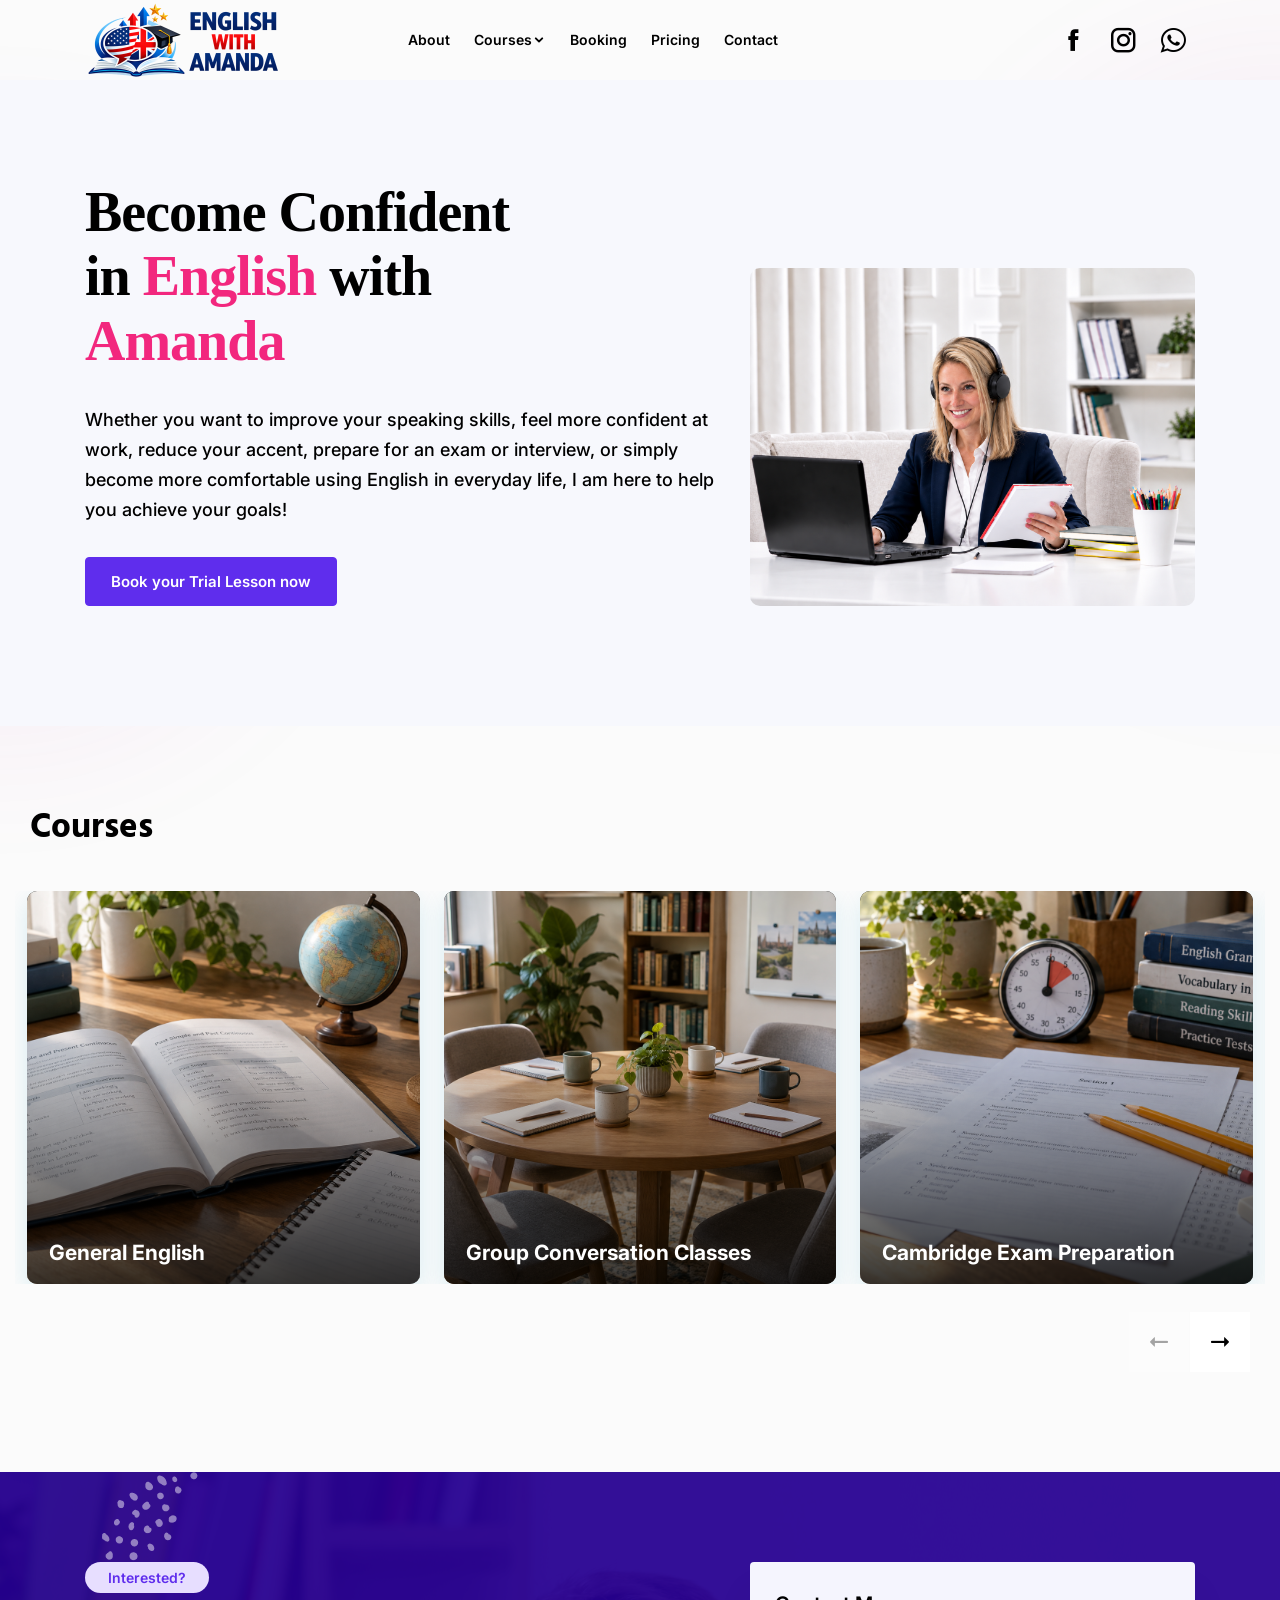
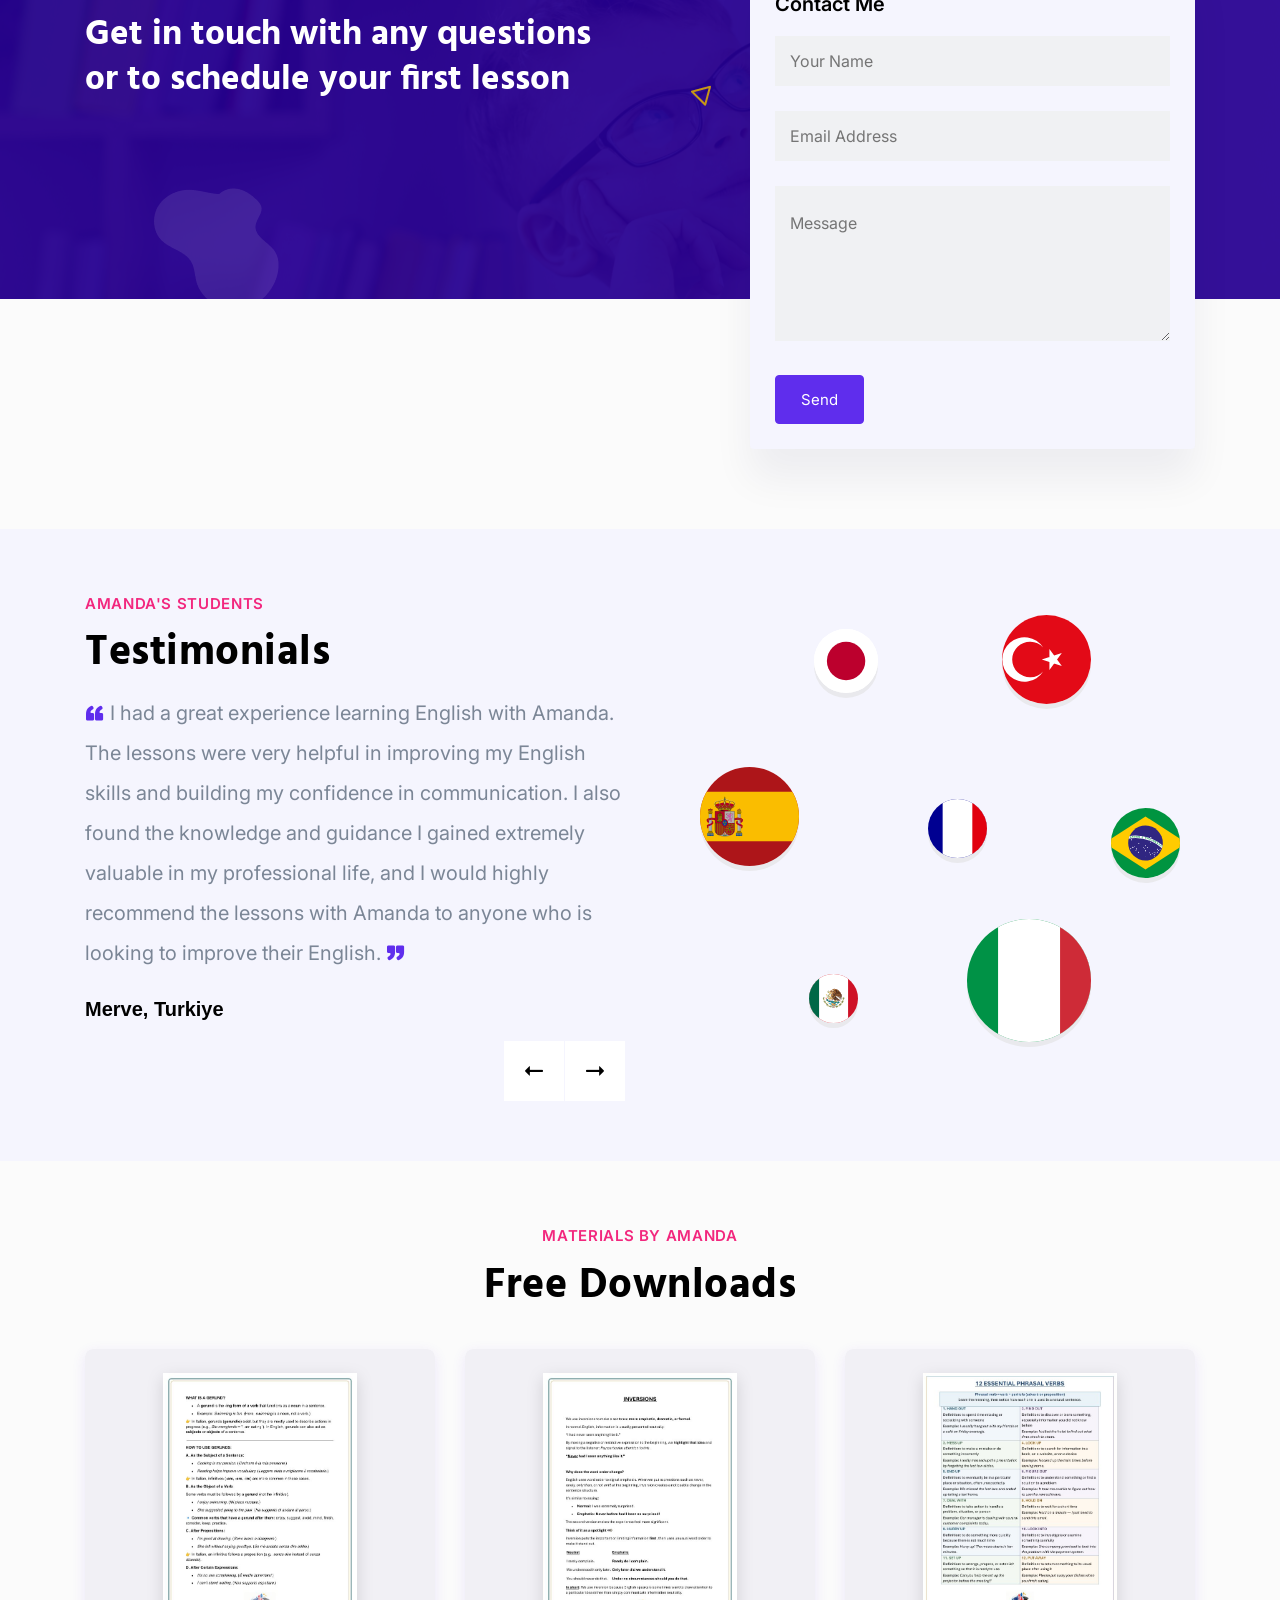
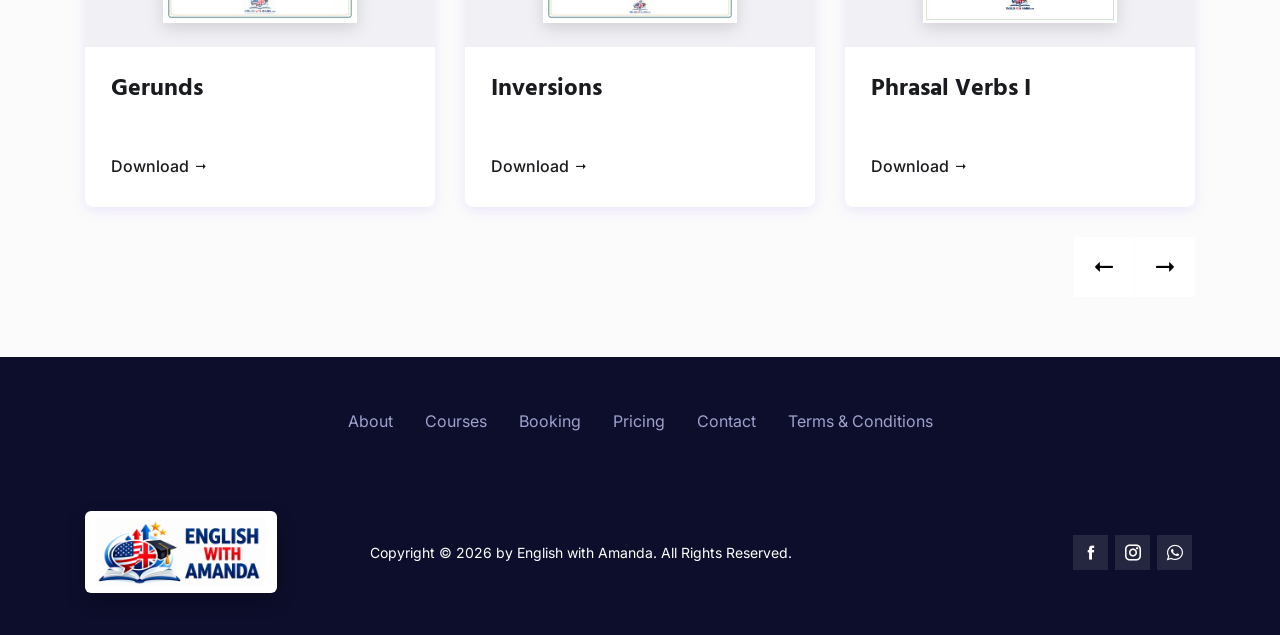
==== commit 78e161f6: "Code cleanup and small text changes" ====
--- a/index.html
+++ b/index.html
@@ -1,5 +1,5 @@
 <!doctype html>
-<html class="no-js" lang="zxx">
+<html lang="en">
 
 <head>
     <meta charset="utf-8">
@@ -23,23 +23,18 @@
     <meta name="description" content="">
     <meta name="viewport" content="width=device-width, initial-scale=1">
 
-
     <!-- CSS here -->
     <link rel="stylesheet" href="css/bootstrap.min.css">
-    <link rel="stylesheet" href="css/animate.min.css">
     <link rel="stylesheet" href="css/aos.min.css">
-    <link rel="stylesheet" href="css/magnific-popup.css">
     <link rel="stylesheet" href="css/icofont.min.css">
     <link rel="stylesheet" href="css/slick.css">
     <link rel="stylesheet" href="css/swiper-bundle.min.css">
     <link rel="stylesheet" href="css/style.css">
     <link rel="stylesheet" href="home-resources.css">
 
-
     <meta name="color-scheme" content="light">
 
 </head>
-
 
 <body class="body__wrapper">
     <!-- pre loader area start -->
@@ -49,13 +44,9 @@
                 <img loading="eager"  src="img/pre.png?v=2" alt="English with Amanda">
             </div>
         </div>
-    </div>
     <!-- pre loader area end -->
 
-
-
     <main class="main_wrapper overflow-hidden">
-
 
         <!-- headar section start -->
         <header>
@@ -94,516 +85,7 @@
                                         <li><a href="index.html#contact">Contact</a></li>
                                     </ul>
                                 </nav>
-                                <nav hidden aria-hidden="true">
-                                    <ul>
-
-
-                                        <li class="mega__menu position-static">
-                                            <a class="headerarea__has__dropdown" href="index.html">Demos<i class="icofont-rounded-down"></i> </a>
-                                            <div class="headerarea__submenu mega__menu__wrapper mega__menu__grid__5">
-
-                                                <ul class="nav  tab__button__wrap" id="myTab2" role="tablist">
-                                                    <li class="nav-item" role="presentation">
-                                                        <button class="single__tab__link active" data-bs-toggle="tab" data-bs-target="#projects__light" type="button">Light</button>
-                                                    </li>
-                                                    <li class="nav-item" role="presentation">
-                                                        <button class="single__tab__link" data-bs-toggle="tab" data-bs-target="#projects__dark" type="button">Dark</button>
-                                                    </li>                        
-                                                </ul>
-
-
-                                                <div class="tab-content tab__content__wrapper" id="myTabContent2">
-                                                    <div class="tab-pane fade active show" id="projects__light" role="tabpanel" aria-labelledby="projects__light">
-
-                                                        <div class="row">
-
-                                                            <div class="col-3 mega__menu__single__wrap">                                            
-                                                                <div class="mega__menu__thumb">
-                                                                    <a href="index.html">
-                                                                        <img loading="lazy"  src="img/mega/home-1.png" alt="Mega Menu">
-                                                                        <span class="mega__menu__thumb__title">Home (Default)</span>
-                                                                    </a>
-                                                                </div>                                            
-                                                            </div>
-
-                                                            <div class="col-3 mega__menu__single__wrap">                                            
-                                                                <div class="mega__menu__thumb">
-                                                                    <a href="home-2.html">
-                                                                        <img loading="lazy"  src="img/mega/home-2.png" alt="Mega Menu">
-                                                                        <span class="mega__menu__thumb__title">Home (Elegant)</span>
-                                                                    </a>
-                                                                </div>                                            
-                                                            </div>
-
-                                                            <div class="col-3 mega__menu__single__wrap">                                            
-                                                                <div class="mega__menu__thumb">
-                                                                    <a href="home-3.html">
-                                                                        <img loading="lazy"  src="img/mega/home-3.png" alt="Mega Menu">
-                                                                        <span class="mega__menu__thumb__title">Home (Classic)</span>
-                                                                    </a>
-                                                                </div>                                            
-                                                            </div>
-
-                                                            <div class="col-3 mega__menu__single__wrap">                                            
-                                                                <div class="mega__menu__thumb">
-                                                                    <a href="home-4.html">
-                                                                        <img loading="lazy"  src="img/mega/home-4.png" alt="Mega Menu">
-                                                                        <span class="mega__menu__thumb__title">Home (Classic LMS)</span>
-                                                                    </a>
-                                                                </div>                                            
-                                                            </div>
-
-                                                            <div class="col-3 mega__menu__single__wrap">                                            
-                                                                <div class="mega__menu__thumb">
-                                                                    <a href="home-5.html">
-                                                                        <img loading="lazy"  src="img/mega/home-5.png" alt="Mega Menu">
-                                                                        <span class="mega__menu__thumb__title">Home (Online Course)</span>
-                                                                    </a>
-                                                                </div>                                            
-                                                            </div>
-
-                                                            <div class="col-3 mega__menu__single__wrap">                                            
-                                                                <div class="mega__menu__thumb">
-                                                                    <a href="home-6.html">
-                                                                        <img loading="lazy"  src="img/mega/home-6.png" alt="Mega Menu">
-                                                                        <span class="mega__menu__thumb__title">Home (Marketplace)</span>
-                                                                    </a>
-                                                                    <span class="mega__menu__thumb__label">New</span>
-                                                                </div>                                            
-                                                            </div>
-
-                                                            <div class="col-3 mega__menu__single__wrap">                                            
-                                                                <div class="mega__menu__thumb">
-                                                                    <a href="home-7.html">
-                                                                        <img loading="lazy"  src="img/mega/home-7.png" alt="Mega Menu">
-                                                                        <span class="mega__menu__thumb__title">Home (University)</span>
-                                                                    </a>
-                                                                    <span class="mega__menu__thumb__label">New</span>
-                                                                </div>                                            
-                                                            </div>
-
-                                                            <div class="col-3 mega__menu__single__wrap">                                            
-                                                                <div class="mega__menu__thumb">
-                                                                    <a href="home-8.html">
-                                                                        <img loading="lazy"  src="img/mega/home-8.png" alt="Mega Menu">
-                                                                        <span class="mega__menu__thumb__title">Home (eCommerce)</span>
-                                                                    </a>
-                                                                    <span class="mega__menu__thumb__label">New</span>
-                                                                </div>                                            
-                                                            </div>
-
-                                                            <div class="col-3 mega__menu__single__wrap">                                            
-                                                                <div class="mega__menu__thumb">
-                                                                    <a href="home-9.html">
-                                                                        <img loading="lazy"  src="img/mega/home-9.png" alt="Mega Menu">
-                                                                        <span class="mega__menu__thumb__title">Home (Kindergarten)</span>
-                                                                    </a>
-                                                                    <span class="mega__menu__thumb__label">New</span>
-                                                                </div>                                            
-                                                            </div>
-
-                                                            <div class="col-3 mega__menu__single__wrap">                                            
-                                                                <div class="mega__menu__thumb">
-                                                                    <a href="home-10.html">
-                                                                        <img loading="lazy"  src="img/mega/home-10.png" alt="Mega Menu">
-                                                                        <span class="mega__menu__thumb__title">Home (Machine Learning)</span>
-                                                                    </a>
-                                                                    <span class="mega__menu__thumb__label">New</span>
-                                                                </div>                                            
-                                                            </div>
-        
-                                                            
-
-                                                            <div class="col-3 mega__menu__single__wrap">                                            
-                                                                <div class="mega__menu__thumb">
-                                                                    <a href="home-11.html">
-                                                                        <img loading="lazy"  src="img/mega/home-11.png" alt="Mega Menu">
-                                                                        <span class="mega__menu__thumb__title">Home (Single Course)</span>
-                                                                    </a>
-                                                                    <span class="mega__menu__thumb__label">New</span>
-                                                                </div>                                            
-                                                            </div>
-
-                                                            
-
-                                                            <div class="col-3 mega__menu__single__wrap">                                            
-                                                                <div class="mega__menu__thumb">
-                                                                    <a href="home-12.html">
-                                                                        <img loading="lazy"  src="img/mega/home-12.png" alt="Mega Menu 1">
-                                                                        <span class="mega__menu__thumb__title">Home (Language Academy)</span>
-                                                                    </a>
-                                                                </div>                                            
-                                                            </div>
-                                                            
-
-                                                            <div class="col-3 mega__menu__single__wrap">                                            
-                                                                <div class="mega__menu__thumb">
-                                                                    <a href="home-13.html">
-                                                                        <img loading="lazy"  src="img/mega/home-13.png" alt="Mega Menu 2">
-                                                                        <span class="mega__menu__thumb__title">Home (Single Instructor)</span>
-                                                                    </a>
-                                                                </div>                                            
-                                                            </div>
-                                                            
-
-                                                            <div class="col-3 mega__menu__single__wrap">                                            
-                                                                <div class="mega__menu__thumb">
-                                                                    <a href="#">
-                                                                        <img loading="lazy"  src="img/mega/coming.png" alt="Mega Menu 3">
-                                                                        <span class="mega__menu__thumb__title">Layout Coming Soon 3</span>
-                                                                    </a>
-                                                                </div>                                            
-                                                            </div>
-                                                            
-
-                                                            <div class="col-3 mega__menu__single__wrap">                                            
-                                                                <div class="mega__menu__thumb">
-                                                                    <a href="#">
-                                                                        <img loading="lazy"  src="img/mega/coming.png" alt="Mega Menu 4">
-                                                                        <span class="mega__menu__thumb__title">Layout Coming Soon 4</span>
-                                                                    </a>
-                                                                </div>                                            
-                                                            </div>
-        
-                                                        </div>
-
-                                                    </div>
-                                
-                                                    <div class="tab-pane fade" id="projects__dark" role="tabpanel" aria-labelledby="projects__dark">
-
-                                                        <div class="row">
-
-                                                            <div class="col-3 mega__menu__single__wrap">                                            
-                                                                <div class="mega__menu__thumb">
-                                                                    <a href="index-dark.html">
-                                                                        <img loading="lazy"  src="img/mega/home-1-dark.png" alt="Mega Menu">
-                                                                        <span class="mega__menu__thumb__title">Home (Default)</span>
-                                                                    </a>
-                                                                </div>                                            
-                                                            </div>
-        
-                                                            <div class="col-3 mega__menu__single__wrap">                                            
-                                                                <div class="mega__menu__thumb">
-                                                                    <a href="home-2-dark.html">
-                                                                        <img loading="lazy"  src="img/mega/home-2-dark.png" alt="Mega Menu">
-                                                                        <span class="mega__menu__thumb__title">Home (Elegant)</span>
-                                                                    </a>
-                                                                </div>                                            
-                                                            </div>
-        
-                                                            <div class="col-3 mega__menu__single__wrap">                                            
-                                                                <div class="mega__menu__thumb">
-                                                                    <a href="home-3-dark.html">
-                                                                        <img loading="lazy"  src="img/mega/home-3-dark.png" alt="Mega Menu">
-                                                                        <span class="mega__menu__thumb__title">Home (Classic)</span>
-                                                                    </a>
-                                                                </div>                                            
-                                                            </div>
-
-                                                            <div class="col-3 mega__menu__single__wrap">                                            
-                                                                <div class="mega__menu__thumb">
-                                                                    <a href="home-4-dark.html">
-                                                                        <img loading="lazy"  src="img/mega/home-4-dark.png" alt="Mega Menu">
-                                                                        <span class="mega__menu__thumb__title">Home (Classic LMS)</span>
-                                                                    </a>
-                                                                </div>                                            
-                                                            </div>
-        
-                                                            <div class="col-3 mega__menu__single__wrap">                                            
-                                                                <div class="mega__menu__thumb">
-                                                                    <a href="home-5-dark.html">
-                                                                        <img loading="lazy"  src="img/mega/home-5-dark.png" alt="Mega Menu">
-                                                                        <span class="mega__menu__thumb__title">Home (Online Course)</span>
-                                                                    </a>
-                                                                </div>                                            
-                                                            </div>
-        
-                                                            <div class="col-3 mega__menu__single__wrap">                                            
-                                                                <div class="mega__menu__thumb">
-                                                                    <a href="home-6-dark.html">
-                                                                        <img loading="lazy"  src="img/mega/home-6-dark.png" alt="Mega Menu">
-                                                                        <span class="mega__menu__thumb__title">Home (Marketplace)</span>
-                                                                    </a>
-                                                                    <span class="mega__menu__thumb__label">New</span>
-                                                                </div>                                            
-                                                            </div>
-
-                                                            <div class="col-3 mega__menu__single__wrap">                                            
-                                                                <div class="mega__menu__thumb">
-                                                                    <a href="home-7-dark.html">
-                                                                        <img loading="lazy"  src="img/mega/home-7-dark.png" alt="Mega Menu">
-                                                                        <span class="mega__menu__thumb__title">Home (University)</span>
-                                                                    </a>
-                                                                    <span class="mega__menu__thumb__label">New</span>
-                                                                </div>                                            
-                                                            </div>
-        
-                                                            <div class="col-3 mega__menu__single__wrap">                                            
-                                                                <div class="mega__menu__thumb">
-                                                                    <a href="home-8-dark.html">
-                                                                        <img loading="lazy"  src="img/mega/home-8-dark.png" alt="Mega Menu">
-                                                                        <span class="mega__menu__thumb__title">Home (eCommerce)</span>
-                                                                    </a>
-                                                                    <span class="mega__menu__thumb__label">New</span>
-                                                                </div>                                            
-                                                            </div>
-        
-                                                            <div class="col-3 mega__menu__single__wrap">                                            
-                                                                <div class="mega__menu__thumb">
-                                                                    <a href="home-9-dark.html">
-                                                                        <img loading="lazy"  src="img/mega/home-9-dark.png" alt="Mega Menu">
-                                                                        <span class="mega__menu__thumb__title">Home (Kindergarten)</span>
-                                                                    </a>
-                                                                    <span class="mega__menu__thumb__label">New</span>
-                                                                </div>                                            
-                                                            </div>
-        
-                                                            <div class="col-3 mega__menu__single__wrap">                                            
-                                                                <div class="mega__menu__thumb">
-                                                                    <a href="home-10-dark.html">
-                                                                        <img loading="lazy"  src="img/mega/home-10-dark.png" alt="Mega Menu">
-                                                                        <span class="mega__menu__thumb__title">Home (Machine Learning)</span>
-                                                                    </a>
-                                                                    <span class="mega__menu__thumb__label">New</span>
-                                                                </div>                                            
-                                                            </div>
-                                                            
-                                                            <div class="col-3 mega__menu__single__wrap">                                            
-                                                                <div class="mega__menu__thumb">
-                                                                    <a href="home-11-dark.html">
-                                                                        <img loading="lazy"  src="img/mega/home-11-dark.png" alt="Mega Menu">
-                                                                        <span class="mega__menu__thumb__title">Home (Single Course)</span>
-                                                                    </a>
-                                                                    <span class="mega__menu__thumb__label">New</span>
-                                                                </div>                                            
-                                                            </div>
-
-                                                            
-                                                            <div class="col-3 mega__menu__single__wrap">                                            
-                                                                <div class="mega__menu__thumb">
-                                                                    <a href="home-12-dark.html">
-                                                                        <img loading="lazy"  src="img/mega/home-12-dark.png" alt="Mega Menu 1">
-                                                                        <span class="mega__menu__thumb__title">Home (Language Academy)</span>
-                                                                    </a>
-                                                                </div>                                            
-                                                            </div>
-
-                                                            
-                                                            <div class="col-3 mega__menu__single__wrap">                                            
-                                                                <div class="mega__menu__thumb">
-                                                                    <a href="home-13-dark.html">
-                                                                        <img loading="lazy"  src="img/mega/home-13-dark.png" alt="Mega Menu 2">
-                                                                        <span class="mega__menu__thumb__title">Home (Single Instructor)</span>
-                                                                    </a>
-                                                                </div>                                            
-                                                            </div>
-
-                                                            
-                                                            <div class="col-3 mega__menu__single__wrap">                                            
-                                                                <div class="mega__menu__thumb">
-                                                                    <a href="#">
-                                                                        <img loading="lazy"  src="img/mega/coming-dark.png" alt="Mega Menu 3">
-                                                                        <span class="mega__menu__thumb__title">Layout Coming Soon 3</span>
-                                                                    </a>
-                                                                </div>                                            
-                                                            </div>
-
-                                                            
-                                                            <div class="col-3 mega__menu__single__wrap">                                            
-                                                                <div class="mega__menu__thumb">
-                                                                    <a href="#">
-                                                                        <img loading="lazy"  src="img/mega/coming-dark.png" alt="Mega Menu 4">
-                                                                        <span class="mega__menu__thumb__title">Layout Coming Soon 4</span>
-                                                                    </a>
-                                                                </div>                                            
-                                                            </div>
-        
-                                                        </div>
-                                
-                                                    </div>
-                                
-                                                </div>
-
-                                            </div>
-
-                                        </li>
-
-                                        <li class="mega__menu position-static">
-                                            <a class="headerarea__has__dropdown" href="about.html">Pages<i class="icofont-rounded-down"></i> </a>
-                                            <div class="headerarea__submenu mega__menu__wrapper">
-
-                                                <div class="row">
-                                                    <div class="col-3 mega__menu__single__wrap">
-                                                        <h4 class="mega__menu__title"><a href="#">Get Started 1 </a></h4>
-                                                        <ul class="mega__menu__item">
-                                                            <li><a href="about.html">About <span class="mega__menu__label">Sale Everything</span></a></li>
-                                                            <li><a href="about-dark.html">About (Dark)<span class="mega__menu__label new">New</span></a></li>
-                                                            <li><a href="blog.html">Blog</a></li>
-                                                            <li><a href="blog-dark.html">Blog (Dark)</a></li>
-                                                            <li><a href="blog-details.html">Blog Details</a></li>
-                                                            <li><a href="blog-details-dark.html">Blog Details (Dark)</a></li>
-                                                        </ul>
-                                                    </div>
-                                                    <div class="col-3 mega__menu__single__wrap">
-                                                        <h4 class="mega__menu__title"><a href="#">Get Started 2 </a></h4>
-                                                        <ul class="mega__menu__item">
-                                                            <li><a href="error.html">Error 404</a></li>
-                                                            <li><a href="error-dark.html">Error (Dark)</a></li>
-                                                            <li><a href="event-details.html">Event Details</a></li>
-                                                            <li><a href="zoom/zoom-meetings.html">Zoom<span class="mega__menu__label">Online Call</span></a></li>
-                                                            <li><a href="zoom/zoom-meetings-dark.html">Zoom Meeting (Dark)</a></li>
-                                                            <li><a href="zoom/zoom-meeting-details.html">Zoom Meeting Details</a></li>
-                                                        </ul>
-                                                    </div>
-                                                    <div class="col-3 mega__menu__single__wrap">
-                                                        <h4 class="mega__menu__title"><a href="#">Get Started 3</a></h4>
-                                                        <ul class="mega__menu__item">
-                                                            <li><a href="zoom/zoom-meeting-details-dark.html">Meeting Details (Dark)</a></li>
-                                                            <li><a href="login.html">Login</a></li>
-                                                            <li><a href="login-dark.html">Login (Dark)</a></li>
-                                                            <li><a href="maintenance.html">Maintenance</a></li>
-                                                            <li><a href="maintenance-dark.html">Maintenance Dark</a></li>
-                                                            <li><a href="#">Terms & Condition</a></li>
-                                                        </ul>
-                                                    </div>
-                                                    <div class="col-3 mega__menu__single__wrap">
-                                                        <h4 class="mega__menu__title"><a href="#">Get Started 4</a></h4>
-                                                        <ul class="mega__menu__item">                                                            
-                                                            <li><a href="#">Terms & Condition (Dark)</a></li>
-                                                            <li><a href="contact.html">Contact</a></li>
-                                                            <li><a href="contact-dark.html">Contact (Dark)</a></li>
-                                                            <li><a href="#">Success Stories</a></li>
-                                                            <li><a href="#">Success Stories (Dark)</a></li>
-                                                            <li><a href="#">Work Policy</a></li>
-                                                        </ul>
-                                                    </div>
-                                                    <div class="col-12 mega__menu__single__wrap sp_top_30">
-                                                        <div class="mega__menu__img">
-                                                            <a href="#"><img loading="lazy"  src="img/mega/mega_menu_2.png" alt="Mega Menu"></a>
-                                                        </div>
-                                                    </div>
-                                                </div>
-                                            </div>
-
-                                        </li>
-
-
-                                        <li class="mega__menu position-static">
-                                            <a class="headerarea__has__dropdown" href="course.html">Courses<i class="icofont-rounded-down"></i> </a>
-                                            <div class="headerarea__submenu mega__menu__wrapper">
-
-                                                <div class="row">
-                                                    <div class="col-3 mega__menu__single__wrap">
-                                                        <h4 class="mega__menu__title"><a href="#">Get Started 1 </a></h4>
-                                                        <ul class="mega__menu__item">
-                                                            <li><a href="course.html">Grid <span class="mega__menu__label">All Courses</span></a></li>
-                                                            <li><a href="course-dark.html">Course Grid (Dark)</a></li>
-                                                            <li><a href="course-grid.html">Course Grid</a></li>
-                                                            <li><a href="course-grid-dark.html">Course Grid (Dark)</a></li>
-                                                            <li><a href="course-list.html">Course List</a></li>
-                                                            <li><a href="course-list-dark.html">Course List (Dark)</a></li>
-                                                            
-                                                        </ul>
-                                                    </div>
-                                                    <div class="col-3 mega__menu__single__wrap">
-                                                        <h4 class="mega__menu__title"><a href="#">Get Started 2 </a></h4>
-                                                        <ul class="mega__menu__item">
-                                                            <li><a href="course-details.html">Course Details</a></li>
-                                                            <li><a href="course-details-dark.html">Course Details (Dark)</a></li>
-                                                            <li><a href="course-details-2.html">Course Details 2</a></li>
-                                                            <li><a href="course-details-2-dark.html">Details 2 (Dark)</a></li>
-                                                            <li><a href="course-details-3.html">Course Details 3</a></li>
-                                                            <li><a href="course-details-3.html">Details 3 (Dark)</a></li>
-                                                        </ul>
-                                                    </div>
-                                                    <div class="col-3 mega__menu__single__wrap">
-                                                        <h4 class="mega__menu__title"><a href="#">Get Started 3</a></h4>
-                                                        <ul class="mega__menu__item">
-                                                            <li><a href="dashboard/become-an-instructor.html">Become An Instructor</a>
-                                                            <li><a href="dashboard/create-course.html">Create Course <span class="mega__menu__label">Career</span></a></li>
-                                                            <li><a href="instructor.html">Instructor</a></li>
-                                                            <li><a href="instructor-dark.html">Instructor (Dark)</a></li>
-                                                            <li><a href="instructor-details.html">Instructor Details</a></li>
-                                                            <li><a href="lesson.html">Course Lesson<span class="mega__menu__label new">New</span></a></li>
-                                                        </ul>
-                                                    </div>
-                                                    <div class="col-3 mega__menu__single__wrap">
-                                                        <div class="mega__menu__img">
-                                                            <a href="#"><img loading="lazy"  src="img/mega/mega_menu_1.png" alt="Mega Menu"></a>
-                                                        </div>
-                                                    </div>
-                                                </div>
-                                            </div>
-
-                                        </li>
-
-
-                                    <li><a class="headerarea__has__dropdown" href="dashboard/instructor-dashboard.html">Dashboard
-                                            <i class="icofont-rounded-down"></i>
-                                        </a>
-                                        <ul class="headerarea__submenu headerarea__submenu--third--wrap">
-                                            <li><a href="../admin-dashboard.html">Admin <i class="icofont-rounded-right"></i></a>
-                                    
-                                                <ul class="headerarea__submenu--third">
-                                                    <li><a href="dashboard/admin-dashboard.html">Admin Dashboard</a></li>
-                                                    <li><a href="dashboard/admin-profile.html">Admin Profile</a></li>
-                                                    <li><a href="dashboard/admin-message.html">Message</a></li>
-                                                    <li><a href="dashboard/admin-course.html">Courses</a></li>
-                                                    <li><a href="dashboard/admin-reviews.html">Review</a></li>
-                                                    <li><a href="dashboard/admin-quiz-attempts.html">Admin Quiz</a></li>
-                                                    
-                                                    <li><a href="dashboard/admin-settings.html">Settings</a></li>
-                                                </ul>
-                                    
-                                            </li>
-                                            <li>
-                                                <a href="dashboard/instructor-dashboard.html">Instructor <i class="icofont-rounded-right"></i></a>
-                                                <ul class="headerarea__submenu--third">
-                                                    <li><a href="dashboard/instructor-dashboard.html">Inst. Dashboard</a></li>
-                                                    <li><a href="dashboard/instructor-profile.html">Inst. Profile</a></li>
-                                                    <li><a href="dashboard/instructor-message.html">Message</a></li>
-                                                    <li><a href="dashboard/instructor-wishlist.html">Wishlist</a></li>
-                                                    <li><a href="dashboard/instructor-reviews.html">Review</a></li>
-                                                    <li><a href="dashboard/instructor-my-quiz-attempts.html">My Quiz</a></li>
-                                                    <li><a href="dashboard/instructor-order-history.html">Order History</a></li>
-                                                    <li><a href="dashboard/instructor-course.html">My Courses</a></li>
-                                                    <li><a href="dashboard/instructor-announcments.html">Announcements</a></li>
-                                                    <li><a href="dashboard/instructor-quiz-attempts.html">Quiz Attempts</a></li>
-                                                    <li><a href="dashboard/instructor-assignments.html">Assignment</a></li>
-                                                    <li><a href="dashboard/instructor-settings.html">Settings</a></li>
-                                                </ul>
-                                            </li>
-                                            <li><a href="dashboard/student-dashboard.html">Student <i class="icofont-rounded-right"></i></a>
-                                                <ul class="headerarea__submenu--third">
-                                                    <li><a href="dashboard/student-dashboard.html">Dashboard</a></li>
-                                                    <li><a href="dashboard/student-profile.html">Profile</a></li>
-<li><a href="dashboard/student-message.html">Message</a></li>
-                                                    <li><a href="dashboard/student-enrolled-courses.html">Enrolled Courses</a></li>
-                                                    <li><a href="dashboard/student-wishlist.html">Wishlist</a></li>
-                                                    <li><a href="dashboard/student-reviews.html">Review</a></li>
-                                                    <li><a href="dashboard/student-my-quiz-attempts.html">My Quiz</a></li>
-                                                    <li><a href="dashboard/student-assignments.html">Assignment</a></li>
-                                                    <li><a href="dashboard/student-settings.html">Settings</a></li>
-                                                </ul>
-                                            </li>
-                                        </ul>
-                                    </li>
-
-                                    <li><a class="headerarea__has__dropdown" href="ecommerce/shop.html">eCommerce
-                                        <i class="icofont-rounded-down"></i>
-                                    </a>
-                                    <ul class="headerarea__submenu">
-                                        <li><a href="ecommerce/shop.html">Shop<span class="mega__menu__label">Online Store</span></a></li>
-                                        <li><a href="ecommerce/product-details.html">Product Details</a></li>
-                                        <li><a href="ecommerce/cart.html">Cart</a></li>
-                                        <li><a href="ecommerce/checkout.html">Checkout</a></li>
-                                        <li><a href="ecommerce/wishlist.html">Wishlist</a></li>
-                                    </ul>
-                                </li>
-                                        
-
-                                    </ul>
-                                </nav>
+
                             </div>
                         </div>
                         <div class="col-xl-3 col-lg-3 col-md-6">
@@ -621,7 +103,6 @@
 
                 </div>
 
-
                 <div class="container-fluid mob_menu_wrapper">
                     <div class="row align-items-center">
                         <div class="col-6">
@@ -631,16 +112,16 @@
                         </div>
                         <div class="col-6">
                             <div class="header-right-wrap">
-    
+
                                 <div class="ewa-header-social" aria-label="Social links">
                                 <a href="https://www.facebook.com/people/English-with-Amanda/61590769316565" target="_blank" rel="noopener noreferrer" aria-label="Facebook (opens in a new tab)"><i class="icofont-facebook" aria-hidden="true"></i></a>
                                 <a href="https://www.instagram.com/englishwithamandasmith/" target="_blank" rel="noopener noreferrer" aria-label="Instagram (opens in a new tab)"><i class="icofont-instagram" aria-hidden="true"></i></a>
                                 <a href="https://api.whatsapp.com/send?phone=18563923306" target="_blank" rel="noopener noreferrer" aria-label="WhatsApp (opens in a new tab)"><i class="icofont-brand-whatsapp" aria-hidden="true"></i></a>
                             </div>
                             <div class="headerarea__right">
-    
-                                </div>
-    
+
+                                </div>
+
                                 <div class="mobile-off-canvas">
                                     <a class="mobile-aside-button" href="#"><i class="icofont-navigation-menu"></i></a>
                                 </div>
@@ -657,7 +138,7 @@
             <a class="mobile-aside-close"><i class="icofont  icofont-close-line"></i></a>
             <div class="header-mobile-aside-wrap">
                 <div class="mobile-menu-wrap headerarea">
-        
+
                     <div class="mobile-navigation">
                         <nav aria-label="Mobile navigation">
                             <ul class="mobile-menu">
@@ -679,34 +160,29 @@
                             </ul>
                         </nav>
                     </div>
-        
+
                 </div>
             </div>
         </div>
         <!-- Mobile Menu end Here -->
 
-        <!-- theme fixed shadow -->
         <div>
             <div class="theme__shadow__circle"></div>
             <div class="theme__shadow__circle shadow__right"></div>
         </div>
-        <!-- theme fixed shadow -->
-
-        <!-- herobannerarea__section__start -->
+
         <div class="herobannerarea herobannerarea__2 herobannerarea__online__course">
             <div class="container">
                 <div class="row">
                     <div class="col-xl-7 col-lg-7 col-md-12 col-sm-12 col-12" data-aos="fade-up">
                         <div class="herobannerarea__content__wraper">
 
-
                             <div class="herobannerarea__title">
                                 <div class="herobannerarea__title__heading__2 herobannerarea__title__heading__3">
                                     <h2 class="home-hero-heading"><span class="home-hero-line">Become Confident</span> <span class="home-hero-line">in <span>English</span> with</span> <span class="home-hero-line"><span>Amanda</span></span></h2>
                                 </div>
                             </div>
 
-
                             <div class="herobannerarea__text herobannerarea__text__2 home-hero-description">
                                 <p>Whether you want to improve your speaking skills, feel more confident at work, reduce your accent, prepare for an exam or interview, or simply become more comfortable using English in everyday life, I am here to help you achieve your goals!</p>
                             </div>
@@ -724,11 +200,7 @@
                 </div>
             </div>
         </div>
-        <!-- herobannerarea__section__end-->
-
-
-
-        <!-- animate condtent start-->
+
         <!-- <div class="animate__content sp_bottom_40 sp_top_40">
             <div class="container-fluid full__width__padding">
                 <div class="animate__content__wrap">
@@ -771,278 +243,7 @@
                 </div>
             </div>
         </div> -->
-        <!-- animate condtent end-->
-
-
-
-        <!-- animate condtent start-->
-        <div class="animate__content sp_bottom_40 sp_top_40" hidden>
-            <div class="container-fluid full__width__padding">
-                <div class="animate__content__wrap">
-
-
-                    <div class="single__service">
-                        <div class="service__img">
-
-                            <svg class="service__icon" fill="none" xmlns="http://www.w3.org/2000/svg">
-                                    <path fill-rule="evenodd" clip-rule="evenodd" d="M6.30281 28.9536H8.45394C9.05625 28.9536 9.48648 29.5426 9.48648 30.2495V36.8465C9.48648 37.6711 9.05625 38.2602 8.45394 38.2602H6.30281C5.78654 38.2602 5.27026 37.6711 5.27026 36.8465V30.2495C5.27026 29.5426 5.78654 28.9536 6.30281 28.9536Z" fill="#5F2DED"/>
-                                    <path fill-rule="evenodd" clip-rule="evenodd" d="M13.7027 23.7833H15.8987C16.4257 23.7833 16.8649 24.4239 16.8649 25.3207V36.7228C16.8649 37.6196 16.4257 38.2602 15.8987 38.2602H13.7027C13.0879 38.2602 12.6487 37.6196 12.6487 36.7228V25.3207C12.6487 24.4239 13.0879 23.7833 13.7027 23.7833Z" fill="#5F2DED"/>
-                                    <path fill-rule="evenodd" clip-rule="evenodd" d="M21.0596 19.6471H23.2108C23.727 19.6471 24.2433 20.412 24.2433 21.1769V36.7303C24.2433 37.6227 23.727 38.2602 23.2108 38.2602H21.0596C20.4573 38.2602 20.0271 37.6227 20.0271 36.7303V21.1769C20.0271 20.412 20.4573 19.6471 21.0596 19.6471Z" fill="#5F2DED"/>
-                                    <path fill-rule="evenodd" clip-rule="evenodd" d="M28.4381 15.5109H30.5892C31.1055 15.5109 31.6217 16.1499 31.6217 17.0445V36.7265C31.6217 37.6212 31.1055 38.2602 30.5892 38.2602H28.4381C27.8357 38.2602 27.4055 37.6212 27.4055 36.7265V17.0445C27.4055 16.1499 27.8357 15.5109 28.4381 15.5109Z" fill="#5F2DED"/>
-                                    <path fill-rule="evenodd" clip-rule="evenodd" d="M26.9989 7.6293L23.05 18.137L20.3744 15.4678C15.622 19.6266 9.96272 22.5976 3.63238 24.2568C1.36694 24.9297 0.353173 21.6176 2.74495 21.0505C8.47735 19.533 13.5443 16.8156 17.8363 13.1279L15.5453 10.8879L26.9989 7.6293Z" fill="#FFB31F"/>
-                                    </svg>
-
-
-
-                            <div class="service__bg__img">
-                                <svg class="service__icon__bg" fill="none" xmlns="http://www.w3.org/2000/svg">
-                                        <path fill-rule="evenodd" clip-rule="evenodd" d="M63.3775 44.4535C54.8582 58.717 39.1005 53.2202 23.1736 47.5697C7.2467 41.9192 -5.18037 32.7111 3.33895 18.4477C11.8583 4.18418 31.6595 -2.79441 47.5803 2.85105C63.5011 8.49652 71.8609 30.2313 63.3488 44.4865L63.3775 44.4535Z" fill="#5F2DED" fill-opacity="0.05"/>
-                                    </svg>
-                            </div>
-                        </div>
-                        <div class="service__content">
-                            <h3><a href="course-details.html">Business Studies</a></h3>
-                            <p>Business is succes</p>
-                        </div>
-                        <div class="service__small__img">
-                            <svg class="icon__hover__img" fill="none" xmlns="http://www.w3.org/2000/svg">
-                                    <path d="M16.5961 10.265L19 1.33069L10.0022 3.73285L1 6.1306L7.59393 12.6627L14.1879 19.1992L16.5961 10.265Z" stroke="#FFB31F" stroke-width="2" stroke-linecap="round" stroke-linejoin="round"/>
-                                </svg>
-                        </div>
-                    </div>
-
-                    <div class="single__service">
-                        <div class="service__img">
-                            <svg class="service__icon" fill="none" xmlns="http://www.w3.org/2000/svg">
-                                    <g clip-path="url(#clip0_98_30)">
-                                    <path d="M27.9228 12.1644H34.0478C34.3185 12.1644 34.5782 12.0616 34.7696 11.8788C34.9611 11.6959 35.0686 11.4479 35.0686 11.1894C35.0686 10.9308 34.9611 10.6828 34.7696 10.4999C34.5782 10.3171 34.3185 10.2144 34.0478 10.2144H27.9228C27.6521 10.2144 27.3924 10.3171 27.201 10.4999C27.0095 10.6828 26.902 10.9308 26.902 11.1894C26.902 11.4479 27.0095 11.6959 27.201 11.8788C27.3924 12.0616 27.6521 12.1644 27.9228 12.1644Z" fill="#FFB31F"/>
-                                    <path d="M13.0973 12.1388C12.9476 11.925 12.7156 11.7764 12.4517 11.7253C12.1879 11.6742 11.9136 11.7246 11.6885 11.8658L8.62601 13.8158C8.48705 13.9049 8.37319 14.0254 8.29446 14.1665C8.21574 14.3076 8.17456 14.4651 8.17456 14.625C8.17456 14.7849 8.21574 14.9424 8.29446 15.0835C8.37319 15.2246 8.48705 15.3451 8.62601 15.4343L11.6885 17.3843C11.8529 17.4942 12.0493 17.5522 12.25 17.55C12.4681 17.5484 12.6799 17.4801 12.8544 17.3552C13.0289 17.2302 13.1569 17.0552 13.2197 16.8557C13.2825 16.6562 13.2767 16.4427 13.2033 16.2466C13.1298 16.0504 12.9925 15.8819 12.8114 15.7658L11.025 14.625L12.8114 13.4843C13.0352 13.3413 13.1908 13.1197 13.2443 12.8677C13.2979 12.6157 13.245 12.3537 13.0973 12.1388Z" fill="#FFB31F"/>
-                                    <path d="M16.5783 9.75005C16.3157 9.68819 16.0381 9.7284 15.8065 9.86185C15.5749 9.9953 15.4082 10.2111 15.3431 10.4618L13.3014 18.2618C13.2599 18.3898 13.2465 18.5247 13.262 18.6579C13.2775 18.7911 13.3216 18.9198 13.3915 19.036C13.4615 19.1522 13.5557 19.2534 13.6684 19.3332C13.7811 19.4131 13.9099 19.4699 14.0466 19.5C14.1808 19.5347 14.321 19.5429 14.4586 19.524C14.5962 19.5051 14.7283 19.4596 14.8468 19.3902C14.9653 19.3208 15.0677 19.2291 15.1478 19.1205C15.2279 19.012 15.2839 18.889 15.3124 18.759L17.3541 10.959C17.3904 10.8309 17.399 10.697 17.3792 10.5656C17.3594 10.4342 17.3117 10.308 17.2391 10.1948C17.1665 10.0816 17.0704 9.98375 16.9567 9.90728C16.8431 9.8308 16.7143 9.7773 16.5783 9.75005Z" fill="#5F2DED"/>
-                                    <path d="M21.9989 13.8158L18.9364 11.8658C18.7114 11.7246 18.4371 11.6742 18.1732 11.7253C17.9094 11.7764 17.6774 11.925 17.5277 12.1388C17.3799 12.3537 17.3271 12.6157 17.3806 12.8677C17.4342 13.1197 17.5897 13.3413 17.8135 13.4843L19.6 14.625L17.8135 15.7658C17.6325 15.8819 17.4952 16.0504 17.4217 16.2466C17.3482 16.4427 17.3425 16.6562 17.4052 16.8557C17.468 17.0552 17.596 17.2302 17.7705 17.3552C17.9451 17.4801 18.1569 17.5484 18.375 17.55C18.5757 17.5522 18.772 17.4942 18.9364 17.3843L21.9989 15.4343C22.1379 15.3451 22.2518 15.2246 22.3305 15.0835C22.4092 14.9424 22.4504 14.7849 22.4504 14.625C22.4504 14.4651 22.4092 14.3076 22.3305 14.1665C22.2518 14.0254 22.1379 13.9049 21.9989 13.8158Z" fill="#FFB31F"/>
-                                    <path d="M27.9228 16.8072H40.1728C40.4435 16.8072 40.7032 16.7045 40.8946 16.5216C41.0861 16.3388 41.1936 16.0908 41.1936 15.8322C41.1936 15.5736 41.0861 15.3256 40.8946 15.1427C40.7032 14.9599 40.4435 14.8572 40.1728 14.8572H27.9228C27.6521 14.8572 27.3924 14.9599 27.201 15.1427C27.0095 15.3256 26.902 15.5736 26.902 15.8322C26.902 16.0908 27.0095 16.3388 27.201 16.5216C27.3924 16.7045 27.6521 16.8072 27.9228 16.8072Z" fill="#FFB31F"/>
-                                    <path d="M34.0392 19.5H27.451C27.3054 19.5 27.1657 19.5978 27.0628 19.772C26.9598 19.9461 26.902 20.1823 26.902 20.4286C26.902 20.6748 26.9598 20.911 27.0628 21.0852C27.1657 21.2593 27.3054 21.3571 27.451 21.3571H34.0392C34.1848 21.3571 34.3245 21.2593 34.4275 21.0852C34.5304 20.911 34.5883 20.6748 34.5883 20.4286C34.5883 20.1823 34.5304 19.9461 34.4275 19.772C34.3245 19.5978 34.1848 19.5 34.0392 19.5Z" fill="#FFB31F"/>
-                                    <path d="M43.8958 27.3V3.90005C43.8958 3.64146 43.7882 3.39347 43.5968 3.21062C43.4054 3.02777 43.1457 2.92505 42.875 2.92505H6.12496C5.85422 2.92505 5.59456 3.02777 5.40312 3.21062C5.21168 3.39347 5.10413 3.64146 5.10413 3.90005V27.3C4.2919 27.3 3.51294 27.6082 2.93861 28.1568C2.36428 28.7053 2.04163 29.4493 2.04163 30.225C2.04163 31.2594 2.47183 32.2514 3.23761 32.9828C4.00338 33.7142 5.04199 34.125 6.12496 34.125H42.875C43.9579 34.125 44.9965 33.7142 45.7623 32.9828C46.5281 32.2514 46.9583 31.2594 46.9583 30.225C46.9583 29.4493 46.6356 28.7053 46.0613 28.1568C45.487 27.6082 44.708 27.3 43.8958 27.3ZM41.8541 24.375H25.5208V4.87505H41.8541V24.375ZM7.14579 4.87505H23.4791V24.375H7.14579V4.87505ZM42.875 32.175H6.12496C5.58348 32.175 5.06417 31.9696 4.68128 31.6039C4.2984 31.2382 4.08329 30.7422 4.08329 30.225C4.08329 29.9665 4.19084 29.7185 4.38229 29.5356C4.57373 29.3528 4.83338 29.25 5.10413 29.25H18.7629L19.5081 30.6638C19.5929 30.8246 19.7227 30.9598 19.8831 31.0545C20.0434 31.1491 20.2281 31.1995 20.4166 31.2H28.5833C28.7718 31.1995 28.9565 31.1491 29.1168 31.0545C29.2772 30.9598 29.407 30.8246 29.4918 30.6638L30.237 29.25H43.8958C44.1665 29.25 44.4262 29.3528 44.6176 29.5356C44.8091 29.7185 44.9166 29.9665 44.9166 30.225C44.9166 30.7422 44.7015 31.2382 44.3186 31.6039C43.9357 31.9696 43.4164 32.175 42.875 32.175Z" fill="#5F2DED"/>
-                                    </g>
-                                    <defs>
-                                    <clipPath id="clip0_98_30">
-                                    <rect width="49" height="39" fill="white"/>
-                                    </clipPath>
-                                    </defs>
-                                    </svg>
-
-
-
-                            <div class="service__bg__img">
-                                <svg class="service__icon__bg" fill="none" xmlns="http://www.w3.org/2000/svg">
-                                        <path fill-rule="evenodd" clip-rule="evenodd" d="M63.3775 44.4535C54.8582 58.717 39.1005 53.2202 23.1736 47.5697C7.2467 41.9192 -5.18037 32.7111 3.33895 18.4477C11.8583 4.18418 31.6595 -2.79441 47.5803 2.85105C63.5011 8.49652 71.8609 30.2313 63.3488 44.4865L63.3775 44.4535Z" fill="#5F2DED" fill-opacity="0.05"/>
-                                    </svg>
-                            </div>
-                        </div>
-                        <div class="service__content">
-                            <h3><a href="course-details.html">Programming Tech</a></h3>
-                            <p>update your skill</p>
-                        </div>
-                        <div class="service__small__img">
-                            <svg class="icon__hover__img" fill="none" xmlns="http://www.w3.org/2000/svg">
-                                    <path d="M16.5961 10.265L19 1.33069L10.0022 3.73285L1 6.1306L7.59393 12.6627L14.1879 19.1992L16.5961 10.265Z" stroke="#FFB31F" stroke-width="2" stroke-linecap="round" stroke-linejoin="round"/>
-                                </svg>
-                        </div>
-                    </div>
-
-                    <div class="single__service">
-                        <div class="service__img">
-                            <svg class="service__icon" fill="none" xmlns="http://www.w3.org/2000/svg">
-                                    <path d="M28.525 44.0499H20.4753C18.7037 44.0499 17.2625 42.7046 17.2625 41.0509C17.2625 36.723 15.7895 32.4935 13.115 29.1417C11.2743 26.835 10.3045 24.0912 10.3103 21.2067C10.3172 17.7711 11.7888 14.4906 14.4541 11.9697C17.1201 9.44796 20.6146 8.03229 24.2939 7.98346C28.1232 7.9323 31.7312 9.28502 34.4566 11.7915C37.1864 14.302 38.6898 17.6547 38.6898 21.2322C38.6898 24.0423 37.7594 26.7272 35.9993 28.9965C33.2113 32.5912 31.7377 36.7597 31.7377 41.0511C31.7377 42.7046 30.2964 44.0499 28.525 44.0499ZM24.5008 10.6603C24.4454 10.6603 24.3904 10.6607 24.3349 10.6614C18.3004 10.7416 13.1927 15.5731 13.1814 21.2117C13.1767 23.5138 13.9501 25.7029 15.418 27.5424C18.4589 31.3533 20.1335 36.1507 20.1335 41.0509C20.1335 41.2278 20.2869 41.3716 20.4752 41.3716H28.5249C28.7133 41.3716 28.8665 41.2278 28.8665 41.051C28.8665 36.1921 30.5286 31.4809 33.6733 27.4265C35.0768 25.6168 35.8187 23.4749 35.8187 21.2321C35.8187 18.3773 34.6191 15.7019 32.4409 13.6987C30.3067 11.7359 27.4925 10.6603 24.5008 10.6603Z" fill="#5F2DED"/>
-                                    <path d="M34.5884 35.3186H14.4117V37.9969H34.5884V35.3186Z" fill="#5F2DED"/>
-                                    <path d="M23.8501 30.4466L21.4301 29.0054L24.8268 24.0417H21.5536C21.0311 24.0417 20.5498 23.7768 20.297 23.3501C20.0444 22.9235 20.0602 22.4024 20.3384 21.9897L25.0805 14.9543L27.5109 16.38L24.1519 21.3634H27.4464C27.9708 21.3634 28.4533 21.63 28.7053 22.059C28.9573 22.4879 28.9385 23.0109 28.6564 23.4232L23.8501 30.4466Z" fill="#FFB31F"/>
-                                    <path d="M25.9355 2.17908H23.0645V6.19654H25.9355V2.17908Z" fill="#5F2DED"/>
-                                    <path d="M10.6816 6.93133L8.65027 8.8241L11.6922 11.6649L13.7235 9.77218L10.6816 6.93133Z" fill="#5F2DED"/>
-                                    <path d="M38.3173 6.93027L35.2754 9.77112L37.3067 11.6639L40.3486 8.82304L38.3173 6.93027Z" fill="#5F2DED"/>
-                                    </svg>
-
-
-
-                            <div class="service__bg__img">
-                                <svg class="service__icon__bg" fill="none" xmlns="http://www.w3.org/2000/svg">
-                                        <path fill-rule="evenodd" clip-rule="evenodd" d="M63.3775 44.4535C54.8582 58.717 39.1005 53.2202 23.1736 47.5697C7.2467 41.9192 -5.18037 32.7111 3.33895 18.4477C11.8583 4.18418 31.6595 -2.79441 47.5803 2.85105C63.5011 8.49652 71.8609 30.2313 63.3488 44.4865L63.3775 44.4535Z" fill="#5F2DED" fill-opacity="0.05"/>
-                                    </svg>
-                            </div>
-                        </div>
-                        <div class="service__content">
-                            <h3><a href="course-details.html">Artist & Design</a></h3>
-                            <p>show creativity</p>
-                        </div>
-                        <div class="service__small__img">
-                            <svg class="icon__hover__img" fill="none" xmlns="http://www.w3.org/2000/svg">
-                                    <path d="M16.5961 10.265L19 1.33069L10.0022 3.73285L1 6.1306L7.59393 12.6627L14.1879 19.1992L16.5961 10.265Z" stroke="#FFB31F" stroke-width="2" stroke-linecap="round" stroke-linejoin="round"/>
-                                </svg>
-                        </div>
-                    </div>
-
-                    <div class="single__service">
-                        <div class="service__img">
-                            <svg class="service__icon" fill="none" xmlns="http://www.w3.org/2000/svg">
-                                    <path d="M45.8483 26.6935C45.3965 26.2639 44.7953 26.0262 44.1558 26.0262C43.5164 26.0262 42.9166 26.2639 42.4634 26.6935L33.7409 34.9886C33.7306 34.9886 33.7183 34.9867 33.708 34.9867H25.1438C25.1438 34.9541 25.1458 34.9229 25.1458 34.8898C25.1458 34.2537 25.0301 33.6443 24.8165 33.0772H29.4735C29.7924 33.6951 30.4593 34.1214 31.2316 34.1214C32.314 34.1214 33.193 33.2873 33.193 32.258C33.193 31.2287 32.314 30.3946 31.2316 30.3946C30.4593 30.3946 29.7924 30.821 29.4735 31.4389H23.8321C22.7928 30.2507 21.2243 29.4949 19.4716 29.4949C17.9393 29.4949 16.5502 30.0736 15.53 31.0111L15.5281 31.0092L2.44995 43.5669H15.5486L19.0217 40.2842H33.708C34.1956 40.2842 34.6542 40.1645 35.0526 39.9548C35.325 39.8434 35.5749 39.6827 35.79 39.4776L45.8488 29.9124C46.3015 29.4832 46.5499 28.911 46.5499 28.3029C46.5499 27.6949 46.3015 27.1231 45.8483 26.6935ZM19.4716 37.1422C18.1633 37.1422 17.1034 36.1325 17.1034 34.8902C17.1034 33.6461 18.1633 32.6369 19.4716 32.6369C20.7799 32.6369 21.8397 33.6466 21.8397 34.8902C21.8397 36.1325 20.7799 37.1422 19.4716 37.1422ZM33.6664 38.9106C32.9255 38.9106 32.3253 38.3402 32.3253 37.6352C32.3253 36.9321 32.925 36.3599 33.6664 36.3599C34.4077 36.3599 35.0075 36.9321 35.0075 37.6352C35.0075 38.3402 34.4077 38.9106 33.6664 38.9106ZM36.3001 36.6749C36.133 36.2634 35.8606 35.9028 35.5127 35.6209L42.0537 29.4026C42.2727 29.7814 42.602 30.096 43.0019 30.3024L36.3001 36.6749ZM36.231 9.4762H28.4753V8.49301H36.231V9.4762ZM36.231 12.0986H28.4753V11.1155H36.231V12.0986ZM23.3048 9.4762H15.5486V8.49301H23.3044L23.3048 9.4762ZM23.3048 12.0986H15.5486V11.1155H23.3044L23.3048 12.0986ZM41.057 5.87011H39.3308V4.23132H28.589C27.7295 4.23132 26.9215 4.55004 26.3139 5.1283C26.1517 5.28253 26.0106 5.45121 25.8886 5.63014C25.7666 5.45121 25.6255 5.28253 25.4633 5.1283C24.8557 4.55004 24.0477 4.23132 23.1882 4.23132H12.4464V5.87011H10.7231V23.8991H24.0217C24.2677 24.6582 25.011 25.2103 25.8901 25.2103C26.7691 25.2103 27.5125 24.6586 27.7585 23.8991H41.057V5.87011ZM27.0455 5.82305C27.4576 5.43071 28.0059 5.2145 28.589 5.2145H38.2964L38.2797 20.6211H30.4471C29.0344 20.6211 27.6364 20.9873 26.4237 21.6644L26.407 7.29176C26.4065 6.73727 26.6329 6.21586 27.0455 5.82305ZM13.4803 5.21497H23.1877C23.7708 5.21497 24.3191 5.43118 24.7312 5.82352C25.1433 6.21586 25.3702 6.73773 25.3697 7.29223L25.353 21.6653C24.1388 20.9878 22.7413 20.6215 21.3296 20.6215H13.4803V5.21497Z" fill="#5F2DED"/>
-                                    <rect x="15" y="8.54175" width="8" height="0.993317" fill="#FFB31F"/>
-                                    <rect x="28" y="8.54175" width="8" height="0.993317" fill="#FFB31F"/>
-                                    <rect x="15" y="11.5198" width="8" height="0.993319" fill="#FFB31F"/>
-                                    <rect x="28" y="11.5198" width="8" height="0.993319" fill="#FFB31F"/>
-                                    </svg>
-
-
-
-                            <div class="service__bg__img">
-                                <svg class="service__icon__bg" fill="none" xmlns="http://www.w3.org/2000/svg">
-                                        <path fill-rule="evenodd" clip-rule="evenodd" d="M63.3775 44.4535C54.8582 58.717 39.1005 53.2202 23.1736 47.5697C7.2467 41.9192 -5.18037 32.7111 3.33895 18.4477C11.8583 4.18418 31.6595 -2.79441 47.5803 2.85105C63.5011 8.49652 71.8609 30.2313 63.3488 44.4865L63.3775 44.4535Z" fill="#5F2DED" fill-opacity="0.05"/>
-                                    </svg>
-                            </div>
-                        </div>
-                        <div class="service__content">
-                            <h3><a href="course-details.html">Machine Learning</a></h3>
-                            <p>Science is power</p>
-                        </div>
-                        <div class="service__small__img">
-                            <svg class="icon__hover__img" fill="none" xmlns="http://www.w3.org/2000/svg">
-                                    <path d="M16.5961 10.265L19 1.33069L10.0022 3.73285L1 6.1306L7.59393 12.6627L14.1879 19.1992L16.5961 10.265Z" stroke="#FFB31F" stroke-width="2" stroke-linecap="round" stroke-linejoin="round"/>
-                                </svg>
-                        </div>
-                    </div>
-
-                    <div class="single__service">
-                        <div class="service__img">
-                            <svg class="service__icon" fill="none" xmlns="http://www.w3.org/2000/svg">
-                                    <g clip-path="url(#clip0_98_105)">
-                                    <path d="M38.0462 15.8125C37.7036 15.8174 37.3751 15.9558 37.125 16.2006V12.9375C37.125 11.7938 36.6904 10.6969 35.9168 9.8881C35.1432 9.07935 34.094 8.625 33 8.625H31.625V7.1875C31.625 6.04375 31.1904 4.94685 30.4168 4.1381C29.6432 3.32935 28.594 2.875 27.5 2.875H16.5C15.406 2.875 14.3568 3.32935 13.5832 4.1381C12.8096 4.94685 12.375 6.04375 12.375 7.1875V8.625H11C9.90598 8.625 8.85677 9.07935 8.08318 9.8881C7.3096 10.6969 6.875 11.7938 6.875 12.9375V33.0625C6.875 34.2062 7.3096 35.3031 8.08318 36.1119C8.85677 36.9207 9.90598 37.375 11 37.375H12.375V38.8125C12.375 39.9562 12.8096 41.0531 13.5832 41.8619C14.3568 42.6707 15.406 43.125 16.5 43.125H27.5C28.594 43.125 29.6432 42.6707 30.4168 41.8619C31.1904 41.0531 31.625 39.9562 31.625 38.8125V37.375H33C34.094 37.375 35.1432 36.9207 35.9168 36.1119C36.6904 35.3031 37.125 34.2062 37.125 33.0625V21.1744C37.3751 21.4192 37.7036 21.5576 38.0462 21.5625C38.4109 21.5625 38.7607 21.411 39.0185 21.1415C39.2764 20.8719 39.4212 20.5062 39.4212 20.125V17.25C39.4212 16.8688 39.2764 16.5031 39.0185 16.2335C38.7607 15.964 38.4109 15.8125 38.0462 15.8125ZM15.125 7.1875C15.125 6.80625 15.2699 6.44062 15.5277 6.17103C15.7856 5.90145 16.1353 5.75 16.5 5.75H27.5C27.8647 5.75 28.2144 5.90145 28.4723 6.17103C28.7301 6.44062 28.875 6.80625 28.875 7.1875V8.625H15.125V7.1875ZM28.875 38.8125C28.875 39.1937 28.7301 39.5594 28.4723 39.829C28.2144 40.0985 27.8647 40.25 27.5 40.25H16.5C16.1353 40.25 15.7856 40.0985 15.5277 39.829C15.2699 39.5594 15.125 39.1937 15.125 38.8125V37.375H28.875V38.8125ZM34.375 33.0625C34.375 33.4437 34.2301 33.8094 33.9723 34.079C33.7144 34.3486 33.3647 34.5 33 34.5H11C10.6353 34.5 10.2856 34.3486 10.0277 34.079C9.76987 33.8094 9.625 33.4437 9.625 33.0625V12.9375C9.625 12.5563 9.76987 12.1906 10.0277 11.921C10.2856 11.6515 10.6353 11.5 11 11.5H33C33.3647 11.5 33.7144 11.6515 33.9723 11.921C34.2301 12.1906 34.375 12.5563 34.375 12.9375V33.0625Z" fill="#5F2DED"/>
-                                    <path d="M29.5624 23H27.4999L26.5924 17.02C26.5464 16.7228 26.4124 16.4483 26.2092 16.235C26.0061 16.0218 25.744 15.8806 25.4599 15.8314C25.1759 15.7821 24.8843 15.8274 24.6261 15.9607C24.368 16.094 24.1564 16.3086 24.0212 16.5743L21.2712 22.1518L20.0887 18.2562C20.0066 17.9854 19.8495 17.7462 19.6375 17.5686C19.4254 17.3911 19.1678 17.2832 18.8971 17.2586C18.6264 17.234 18.3548 17.2937 18.1166 17.4304C17.8784 17.567 17.6843 17.7743 17.5587 18.0262L15.7849 21.5625H14.4099C14.0452 21.5625 13.6955 21.7139 13.4376 21.9835C13.1798 22.2531 13.0349 22.6187 13.0349 23C13.0349 23.3812 13.1798 23.7468 13.4376 24.0164C13.6955 24.286 14.0452 24.4375 14.4099 24.4375H16.5824C16.8312 24.4368 17.0751 24.3655 17.2881 24.2314C17.5012 24.0972 17.6755 23.9051 17.7924 23.6756L18.4249 22.4106L19.6074 26.3062C19.6898 26.5745 19.8459 26.8116 20.0561 26.9879C20.2663 27.1643 20.5215 27.2721 20.7899 27.2981H20.9137C21.1624 27.2974 21.4063 27.2262 21.6194 27.092C21.8325 26.9578 22.0068 26.7657 22.1237 26.5362L24.5299 21.7493L24.9699 24.6243C25.0226 24.9645 25.1905 25.2735 25.4428 25.4952C25.6952 25.7168 26.0153 25.8363 26.3449 25.8318H29.5624C29.9271 25.8318 30.2768 25.6804 30.5347 25.4108C30.7926 25.1412 30.9374 24.7756 30.9374 24.3943C30.9374 24.0131 30.7926 23.6475 30.5347 23.3779C30.2768 23.1083 29.9271 22.9568 29.5624 22.9568V23Z" fill="#FFB31F"/>
-                                    </g>
-                                    <defs>
-                                    <clipPath>
-                                    <rect width="44" height="46" fill="white"/>
-                                    </clipPath>
-                                    </defs>
-                                    </svg>
-
-
-
-                            <div class="service__bg__img">
-                                <svg class="service__icon__bg" fill="none" xmlns="http://www.w3.org/2000/svg">
-                                        <path fill-rule="evenodd" clip-rule="evenodd" d="M63.3775 44.4535C54.8582 58.717 39.1005 53.2202 23.1736 47.5697C7.2467 41.9192 -5.18037 32.7111 3.33895 18.4477C11.8583 4.18418 31.6595 -2.79441 47.5803 2.85105C63.5011 8.49652 71.8609 30.2313 63.3488 44.4865L63.3775 44.4535Z" fill="#5F2DED" fill-opacity="0.05"/>
-                                    </svg>
-                            </div>
-                        </div>
-                        <div class="service__content">
-                            <h3><a href="course-details.html">Health & Fitness</a></h3>
-                            <p>health is wealth</p>
-                        </div>
-                        <div class="service__small__img">
-                            <svg class="icon__hover__img" fill="none" xmlns="http://www.w3.org/2000/svg">
-                                    <path d="M16.5961 10.265L19 1.33069L10.0022 3.73285L1 6.1306L7.59393 12.6627L14.1879 19.1992L16.5961 10.265Z" stroke="#FFB31F" stroke-width="2" stroke-linecap="round" stroke-linejoin="round"/>
-                                </svg>
-                        </div>
-                    </div>
-
-                    <div class="single__service">
-                        <div class="service__img">
-                            <svg class="service__icon" fill="none" xmlns="http://www.w3.org/2000/svg">
-                                    <g clip-path="url(#clip0_98_105)">
-                                    <path d="M38.0462 15.8125C37.7036 15.8174 37.3751 15.9558 37.125 16.2006V12.9375C37.125 11.7938 36.6904 10.6969 35.9168 9.8881C35.1432 9.07935 34.094 8.625 33 8.625H31.625V7.1875C31.625 6.04375 31.1904 4.94685 30.4168 4.1381C29.6432 3.32935 28.594 2.875 27.5 2.875H16.5C15.406 2.875 14.3568 3.32935 13.5832 4.1381C12.8096 4.94685 12.375 6.04375 12.375 7.1875V8.625H11C9.90598 8.625 8.85677 9.07935 8.08318 9.8881C7.3096 10.6969 6.875 11.7938 6.875 12.9375V33.0625C6.875 34.2062 7.3096 35.3031 8.08318 36.1119C8.85677 36.9207 9.90598 37.375 11 37.375H12.375V38.8125C12.375 39.9562 12.8096 41.0531 13.5832 41.8619C14.3568 42.6707 15.406 43.125 16.5 43.125H27.5C28.594 43.125 29.6432 42.6707 30.4168 41.8619C31.1904 41.0531 31.625 39.9562 31.625 38.8125V37.375H33C34.094 37.375 35.1432 36.9207 35.9168 36.1119C36.6904 35.3031 37.125 34.2062 37.125 33.0625V21.1744C37.3751 21.4192 37.7036 21.5576 38.0462 21.5625C38.4109 21.5625 38.7607 21.411 39.0185 21.1415C39.2764 20.8719 39.4212 20.5062 39.4212 20.125V17.25C39.4212 16.8688 39.2764 16.5031 39.0185 16.2335C38.7607 15.964 38.4109 15.8125 38.0462 15.8125ZM15.125 7.1875C15.125 6.80625 15.2699 6.44062 15.5277 6.17103C15.7856 5.90145 16.1353 5.75 16.5 5.75H27.5C27.8647 5.75 28.2144 5.90145 28.4723 6.17103C28.7301 6.44062 28.875 6.80625 28.875 7.1875V8.625H15.125V7.1875ZM28.875 38.8125C28.875 39.1937 28.7301 39.5594 28.4723 39.829C28.2144 40.0985 27.8647 40.25 27.5 40.25H16.5C16.1353 40.25 15.7856 40.0985 15.5277 39.829C15.2699 39.5594 15.125 39.1937 15.125 38.8125V37.375H28.875V38.8125ZM34.375 33.0625C34.375 33.4437 34.2301 33.8094 33.9723 34.079C33.7144 34.3486 33.3647 34.5 33 34.5H11C10.6353 34.5 10.2856 34.3486 10.0277 34.079C9.76987 33.8094 9.625 33.4437 9.625 33.0625V12.9375C9.625 12.5563 9.76987 12.1906 10.0277 11.921C10.2856 11.6515 10.6353 11.5 11 11.5H33C33.3647 11.5 33.7144 11.6515 33.9723 11.921C34.2301 12.1906 34.375 12.5563 34.375 12.9375V33.0625Z" fill="#5F2DED"/>
-                                    <path d="M29.5624 23H27.4999L26.5924 17.02C26.5464 16.7228 26.4124 16.4483 26.2092 16.235C26.0061 16.0218 25.744 15.8806 25.4599 15.8314C25.1759 15.7821 24.8843 15.8274 24.6261 15.9607C24.368 16.094 24.1564 16.3086 24.0212 16.5743L21.2712 22.1518L20.0887 18.2562C20.0066 17.9854 19.8495 17.7462 19.6375 17.5686C19.4254 17.3911 19.1678 17.2832 18.8971 17.2586C18.6264 17.234 18.3548 17.2937 18.1166 17.4304C17.8784 17.567 17.6843 17.7743 17.5587 18.0262L15.7849 21.5625H14.4099C14.0452 21.5625 13.6955 21.7139 13.4376 21.9835C13.1798 22.2531 13.0349 22.6187 13.0349 23C13.0349 23.3812 13.1798 23.7468 13.4376 24.0164C13.6955 24.286 14.0452 24.4375 14.4099 24.4375H16.5824C16.8312 24.4368 17.0751 24.3655 17.2881 24.2314C17.5012 24.0972 17.6755 23.9051 17.7924 23.6756L18.4249 22.4106L19.6074 26.3062C19.6898 26.5745 19.8459 26.8116 20.0561 26.9879C20.2663 27.1643 20.5215 27.2721 20.7899 27.2981H20.9137C21.1624 27.2974 21.4063 27.2262 21.6194 27.092C21.8325 26.9578 22.0068 26.7657 22.1237 26.5362L24.5299 21.7493L24.9699 24.6243C25.0226 24.9645 25.1905 25.2735 25.4428 25.4952C25.6952 25.7168 26.0153 25.8363 26.3449 25.8318H29.5624C29.9271 25.8318 30.2768 25.6804 30.5347 25.4108C30.7926 25.1412 30.9374 24.7756 30.9374 24.3943C30.9374 24.0131 30.7926 23.6475 30.5347 23.3779C30.2768 23.1083 29.9271 22.9568 29.5624 22.9568V23Z" fill="#FFB31F"/>
-                                    </g>
-                                    <defs>
-                                    <clipPath >
-                                    <rect width="44" height="46" fill="white"/>
-                                    </clipPath>
-                                    </defs>
-                                    </svg>
-
-
-
-                            <div class="service__bg__img">
-                                <svg class="service__icon__bg" fill="none" xmlns="http://www.w3.org/2000/svg">
-                                        <path fill-rule="evenodd" clip-rule="evenodd" d="M63.3775 44.4535C54.8582 58.717 39.1005 53.2202 23.1736 47.5697C7.2467 41.9192 -5.18037 32.7111 3.33895 18.4477C11.8583 4.18418 31.6595 -2.79441 47.5803 2.85105C63.5011 8.49652 71.8609 30.2313 63.3488 44.4865L63.3775 44.4535Z" fill="#5F2DED" fill-opacity="0.05"/>
-                                    </svg>
-                            </div>
-                        </div>
-                        <div class="service__content">
-                            <h3><a href="course-details.html">Health & Fitness</a></h3>
-                            <p>health is wealth</p>
-                        </div>
-                        <div class="service__small__img">
-                            <svg class="icon__hover__img" fill="none" xmlns="http://www.w3.org/2000/svg">
-                                    <path d="M16.5961 10.265L19 1.33069L10.0022 3.73285L1 6.1306L7.59393 12.6627L14.1879 19.1992L16.5961 10.265Z" stroke="#FFB31F" stroke-width="2" stroke-linecap="round" stroke-linejoin="round"/>
-                                </svg>
-                        </div>
-                    </div>
-
-                    <div class="single__service">
-                        <div class="service__img">
-                            <svg class="service__icon" fill="none" xmlns="http://www.w3.org/2000/svg">
-                                    <path d="M15.351 30.927C9.54602 30.3482 4.98802 25.6347 4.98802 19.9289C4.98802 13.8097 10.191 8.84815 16.512 8.84815C18.404 8.84815 20.21 9.30295 21.801 10.0885L23.865 8.10391C21.715 6.86353 19.221 6.16064 16.512 6.16064C8.60003 6.16064 2.15002 12.3626 2.15002 19.9703C2.15002 27.3712 8.21303 33.4491 15.867 33.7385C15.523 33.077 15.308 32.3741 15.308 31.5885V30.927H15.351Z" fill="#5F2DED"/>
-                                    <path d="M29.971 21.376L30.874 20.7971C30.917 20.5077 30.917 20.2183 30.917 19.8875C30.917 17.324 30.186 14.8846 28.896 12.8586L26.832 14.8433C27.649 16.3731 28.122 18.0683 28.122 19.8875C28.122 20.7558 27.993 21.5827 27.821 22.4096C28.552 22.2029 29.283 21.8721 29.971 21.376Z" fill="#5F2DED"/>
-                                    <path d="M16.5551 14.0164C16.8991 14.0164 17.2431 14.0578 17.5871 14.0991L19.8661 11.9078C18.8341 11.4943 17.7161 11.2876 16.5551 11.2876C11.6101 11.2876 7.61108 15.1328 7.61108 19.8876C7.61108 24.2289 11.0081 27.8674 15.3511 28.4049V27.4126C15.3511 26.7924 15.4801 26.2549 15.6951 25.7174C12.7281 25.3039 10.4061 22.8645 10.4061 19.8876C10.4061 16.6626 13.1581 14.0164 16.5551 14.0164Z" fill="#5F2DED"/>
-                                    <path d="M24.9831 22.7405C25.3271 21.8309 25.4991 20.8799 25.4991 19.8876C25.4991 18.7713 25.2841 17.6963 24.8541 16.704L22.5751 18.8953C22.6611 19.2261 22.6611 19.5569 22.6611 19.8876C22.6611 20.9213 22.4031 21.8722 21.8871 22.7405H24.9831Z" fill="#5F2DED"/>
-                                    <path d="M36.0771 5.37505C35.9051 5.00293 35.5181 4.75486 35.0881 4.75486H32.2931V2.06736C32.2931 1.6539 32.0351 1.28178 31.6481 1.1164C31.2611 0.951011 30.7881 1.0337 30.4871 1.32313L27.6061 4.09332C27.3911 4.30005 27.3051 4.54813 27.3051 4.7962V7.60774L17.8021 16.7452C17.4151 16.5799 16.9851 16.4972 16.5121 16.4972C14.5771 16.4972 12.9861 18.027 12.9861 19.8875C12.9861 21.7481 14.5771 23.2779 16.5121 23.2779C18.4471 23.2779 20.0381 21.7481 20.0381 19.8875C20.0381 19.4327 19.9521 19.0193 19.7801 18.6472L29.2831 9.50966H32.2071C32.5081 9.50966 32.7661 9.38562 32.9381 9.22026L35.8191 6.45005C36.1631 6.16063 36.2491 5.74716 36.0771 5.37505Z" fill="#FFB31F"/>
-                                    <path d="M25.4991 25.1385H20.2101C18.8771 25.1385 17.8021 26.1721 17.8021 27.4539V31.5471C17.8021 32.8289 18.8771 33.8625 20.2101 33.8625H21.4571L22.5321 39.6923C22.6181 40.0644 22.9191 40.3539 23.3061 40.3539H25.7141C26.2301 40.3539 26.6171 39.8991 26.5311 39.4442L25.4991 33.9039C27.6061 33.9039 29.6271 34.5241 31.3471 35.6817L32.8091 36.6741V22.3683L31.3901 23.3606C29.6701 24.5183 27.6061 25.1385 25.4991 25.1385Z" fill="#5F2DED"/>
-                                    <path d="M37.926 26.5029V21.1279C37.926 20.1769 36.808 19.6394 36.034 20.1769L35.088 20.8385V38.1212L36.034 38.7827C36.851 39.3202 37.926 38.7827 37.926 37.8317V32.4567C39.56 32.3327 40.85 31.051 40.85 29.4798C40.807 27.9087 39.517 26.6269 37.926 26.5029Z" fill="#5F2DED"/>
-                                    </svg>
-
-
-
-                            <div class="service__bg__img">
-                                <svg class="service__icon__bg" fill="none" xmlns="http://www.w3.org/2000/svg">
-                                        <path fill-rule="evenodd" clip-rule="evenodd" d="M63.3775 44.4535C54.8582 58.717 39.1005 53.2202 23.1736 47.5697C7.2467 41.9192 -5.18037 32.7111 3.33895 18.4477C11.8583 4.18418 31.6595 -2.79441 47.5803 2.85105C63.5011 8.49652 71.8609 30.2313 63.3488 44.4865L63.3775 44.4535Z" fill="#5F2DED" fill-opacity="0.05"/>
-                                    </svg>
-                            </div>
-                        </div>
-                        <div class="service__content">
-                            <h3><a href="course-details.html">Marketing Analysis</a></h3>
-                            <p>Science is power</p>
-                        </div>
-                        <div class="service__small__img">
-                            <svg class="icon__hover__img" fill="none" xmlns="http://www.w3.org/2000/svg">
-                                    <path d="M16.5961 10.265L19 1.33069L10.0022 3.73285L1 6.1306L7.59393 12.6627L14.1879 19.1992L16.5961 10.265Z" stroke="#FFB31F" stroke-width="2" stroke-linecap="round" stroke-linejoin="round"/>
-                                </svg>
-                        </div>
-                    </div>
-
-                    <div class="single__service">
-                        <div class="service__img">
-
-                            <svg class="service__icon" fill="none" xmlns="http://www.w3.org/2000/svg">
-                                    <path fill-rule="evenodd" clip-rule="evenodd" d="M6.30281 28.9536H8.45394C9.05625 28.9536 9.48648 29.5426 9.48648 30.2495V36.8465C9.48648 37.6711 9.05625 38.2602 8.45394 38.2602H6.30281C5.78654 38.2602 5.27026 37.6711 5.27026 36.8465V30.2495C5.27026 29.5426 5.78654 28.9536 6.30281 28.9536Z" fill="#5F2DED"/>
-                                    <path fill-rule="evenodd" clip-rule="evenodd" d="M13.7027 23.7833H15.8987C16.4257 23.7833 16.8649 24.4239 16.8649 25.3207V36.7228C16.8649 37.6196 16.4257 38.2602 15.8987 38.2602H13.7027C13.0879 38.2602 12.6487 37.6196 12.6487 36.7228V25.3207C12.6487 24.4239 13.0879 23.7833 13.7027 23.7833Z" fill="#5F2DED"/>
-                                    <path fill-rule="evenodd" clip-rule="evenodd" d="M21.0596 19.6471H23.2108C23.727 19.6471 24.2433 20.412 24.2433 21.1769V36.7303C24.2433 37.6227 23.727 38.2602 23.2108 38.2602H21.0596C20.4573 38.2602 20.0271 37.6227 20.0271 36.7303V21.1769C20.0271 20.412 20.4573 19.6471 21.0596 19.6471Z" fill="#5F2DED"/>
-                                    <path fill-rule="evenodd" clip-rule="evenodd" d="M28.4381 15.5109H30.5892C31.1055 15.5109 31.6217 16.1499 31.6217 17.0445V36.7265C31.6217 37.6212 31.1055 38.2602 30.5892 38.2602H28.4381C27.8357 38.2602 27.4055 37.6212 27.4055 36.7265V17.0445C27.4055 16.1499 27.8357 15.5109 28.4381 15.5109Z" fill="#5F2DED"/>
-                                    <path fill-rule="evenodd" clip-rule="evenodd" d="M26.9989 7.6293L23.05 18.137L20.3744 15.4678C15.622 19.6266 9.96272 22.5976 3.63238 24.2568C1.36694 24.9297 0.353173 21.6176 2.74495 21.0505C8.47735 19.533 13.5443 16.8156 17.8363 13.1279L15.5453 10.8879L26.9989 7.6293Z" fill="#FFB31F"/>
-                                 </svg>
-
-
-
-                            <div class="service__bg__img">
-                                <svg class="service__icon__bg" fill="none" xmlns="http://www.w3.org/2000/svg">
-                                        <path fill-rule="evenodd" clip-rule="evenodd" d="M63.3775 44.4535C54.8582 58.717 39.1005 53.2202 23.1736 47.5697C7.2467 41.9192 -5.18037 32.7111 3.33895 18.4477C11.8583 4.18418 31.6595 -2.79441 47.5803 2.85105C63.5011 8.49652 71.8609 30.2313 63.3488 44.4865L63.3775 44.4535Z" fill="#5F2DED" fill-opacity="0.05"/>
-                                    </svg>
-                            </div>
-                        </div>
-                        <div class="service__content">
-                            <h3><a href="course-details.html">Business Studies</a></h3>
-                            <p>Business is succes</p>
-                        </div>
-                        <div class="service__small__img">
-                            <svg class="icon__hover__img" fill="none" xmlns="http://www.w3.org/2000/svg">
-                                    <path d="M16.5961 10.265L19 1.33069L10.0022 3.73285L1 6.1306L7.59393 12.6627L14.1879 19.1992L16.5961 10.265Z" stroke="#FFB31F" stroke-width="2" stroke-linecap="round" stroke-linejoin="round"/>
-                                </svg>
-                        </div>
-                    </div>
-
-
-                </div>
-            </div>
-        </div>
-        <!-- animate condtent end-->
-
-
-        <!-- .about__tap__section__end -->
+
         <div id="featured-courses" class="gridarea__2 sp_bottom_100 sp_top_80">
             <div class="container-fluid full__width__padding" data-aos="fade-up">
 
@@ -1093,1105 +294,10 @@
                         <button type="button" class="swiper-button-next arrow-btn ewa-featured-course-next" aria-label="Next courses"><i class="icofont-long-arrow-right" aria-hidden="true"></i></button>
                     </div>
 
-                    <div class="swiper template-featured-course" hidden>
-                        <div class="swiper-wrapper">
-
-                            <div class="col-xl-4 col-lg-4 col-md-6 col-sm-6 col-12 grid-item column__custom__class swiper-slide">
-                                <div class="gridarea__wraper">
-                                    <div class="gridarea__img">
-                                        <a href="course-details.html"><img loading="lazy"  src="img/grid/grid_7.png" alt="grid"></a>
-                                        <div class="gridarea__small__button gridarea__small__button__1">
-                                            <div class="grid__badge">Data & Tech</div>
-                                        </div>
-                                        <div class="gridarea__small__icon">
-                                            <a href="#"><i class="icofont-heart-alt"></i></a>
-                                        </div>
-
-                                    </div>
-                                    <div class="gridarea__content">
-                                        <div class="gridarea__list">
-                                            <ul>
-                                                <li>
-                                                    <i class="icofont-book-alt"></i> 23 Lesson
-                                                </li>
-                                                <li>
-                                                    <i class="icofont-clock-time"></i> 1 hr 30 min
-                                                </li>
-                                            </ul>
-                                        </div>
-                                        <div class="gridarea__heading">
-                                            <h3><a href="course-details.html">Foundation course to under stand
-                                about softwere</a></h3>
-                                        </div>
-                                        <div class="gridarea__price">
-                                            $32.00 <del>/ $67.00</del>
-                                            <span> <del class="del__2">Free</del></span>
-
-                                        </div>
-                                        <div class="gridarea__bottom">
-
-                                            <a href="instructor-details.html">
-                                                <div class="gridarea__small__img">
-                                                    <img loading="lazy"  src="img/grid/grid_small_1.jpg" alt="grid">
-                                                    <div class="gridarea__small__content">
-                                                        <h6>Micle Jhon</h6>
-                                                    </div>
-                                                </div>
-                                            </a>
-
-                                            <div class="gridarea__star">
-                                                <i class="icofont-star"></i>
-                                                <i class="icofont-star"></i>
-                                                <i class="icofont-star"></i>
-                                                <i class="icofont-star"></i>
-                                                <i class="icofont-star"></i>
-                                                <span>(44)</span>
-                                            </div>
-                                        </div>
-                                    </div>
-                                </div>
-                            </div>
-                            <div class="col-xl-4 col-lg-4 col-md-6 col-sm-6 col-12 grid-item column__custom__class swiper-slide">
-                                <div class="gridarea__wraper">
-                                    <div class="gridarea__img">
-                                        <a href="course-details.html"><img loading="lazy"  src="img/grid/grid_8.png" alt="grid"></a>
-                                        <div class="gridarea__small__button">
-                                            <div class="grid__badge">Data & Tech</div>
-                                        </div>
-                                        <div class="gridarea__small__icon">
-                                            <a href="#"><i class="icofont-heart-alt"></i></a>
-                                        </div>
-
-                                    </div>
-                                    <div class="gridarea__content">
-                                        <div class="gridarea__list">
-                                            <ul>
-                                                <li>
-                                                    <i class="icofont-book-alt"></i> 23 Lesson
-                                                </li>
-                                                <li>
-                                                    <i class="icofont-clock-time"></i> 1 hr 30 min
-                                                </li>
-                                            </ul>
-                                        </div>
-                                        <div class="gridarea__heading">
-                                            <h3><a href="course-details.html">Foundation course to under stand
-                                about softwere</a></h3>
-                                        </div>
-                                        <div class="gridarea__price">
-                                            $32.00 <del>/ $67.00</del>
-                                            <span> <del class="del__2">Free</del></span>
-
-                                        </div>
-                                        <div class="gridarea__bottom">
-
-                                            <a href="instructor-details.html">
-                                                <div class="gridarea__small__img">
-                                                    <img loading="lazy"  src="img/grid/grid_small_1.jpg" alt="grid">
-                                                    <div class="gridarea__small__content">
-                                                        <h6>Micle Jhon</h6>
-                                                    </div>
-                                                </div>
-                                            </a>
-
-                                            <div class="gridarea__star">
-                                                <i class="icofont-star"></i>
-                                                <i class="icofont-star"></i>
-                                                <i class="icofont-star"></i>
-                                                <i class="icofont-star"></i>
-                                                <i class="icofont-star"></i>
-                                                <span>(44)</span>
-                                            </div>
-                                        </div>
-                                    </div>
-                                </div>
-                            </div>
-                            <div class="col-xl-4 col-lg-4 col-md-6 col-sm-6 col-12 grid-item column__custom__class swiper-slide">
-                                <div class="gridarea__wraper">
-                                    <div class="gridarea__img">
-                                        <a href="course-details.html"><img loading="lazy"  src="img/grid/grid_9.png" alt="grid"></a>
-                                        <div class="gridarea__small__button">
-                                            <div class="grid__badge">Data & Tech</div>
-                                        </div>
-                                        <div class="gridarea__small__icon">
-                                            <a href="#"><i class="icofont-heart-alt"></i></a>
-                                        </div>
-
-                                    </div>
-                                    <div class="gridarea__content">
-                                        <div class="gridarea__list">
-                                            <ul>
-                                                <li>
-                                                    <i class="icofont-book-alt"></i> 23 Lesson
-                                                </li>
-                                                <li>
-                                                    <i class="icofont-clock-time"></i> 1 hr 30 min
-                                                </li>
-                                            </ul>
-                                        </div>
-                                        <div class="gridarea__heading">
-                                            <h3><a href="course-details.html">Foundation course to under stand
-                                about softwere</a></h3>
-                                        </div>
-                                        <div class="gridarea__price">
-                                            $32.00 <del>/ $67.00</del>
-                                            <span> <del class="del__2">Free</del></span>
-
-                                        </div>
-                                        <div class="gridarea__bottom">
-
-                                            <a href="instructor-details.html">
-                                                <div class="gridarea__small__img">
-                                                    <img loading="lazy"  src="img/grid/grid_small_1.jpg" alt="grid">
-                                                    <div class="gridarea__small__content">
-                                                        <h6>Micle Jhon</h6>
-                                                    </div>
-                                                </div>
-                                            </a>
-
-                                            <div class="gridarea__star">
-                                                <i class="icofont-star"></i>
-                                                <i class="icofont-star"></i>
-                                                <i class="icofont-star"></i>
-                                                <i class="icofont-star"></i>
-                                                <i class="icofont-star"></i>
-                                                <span>(44)</span>
-                                            </div>
-                                        </div>
-                                    </div>
-                                </div>
-                            </div>
-                            <div class="col-xl-4 col-lg-4 col-md-6 col-sm-6 col-12 grid-item column__custom__class swiper-slide">
-                                <div class="gridarea__wraper">
-                                    <div class="gridarea__img">
-                                        <a href="course-details.html"><img loading="lazy"  src="img/grid/grid_7.png" alt="grid"></a>
-                                        <div class="gridarea__small__button gridarea__small__button__1">
-                                            <div class="grid__badge">Data & Tech</div>
-                                        </div>
-                                        <div class="gridarea__small__icon">
-                                            <a href="#"><i class="icofont-heart-alt"></i></a>
-                                        </div>
-
-                                    </div>
-                                    <div class="gridarea__content">
-                                        <div class="gridarea__list">
-                                            <ul>
-                                                <li>
-                                                    <i class="icofont-book-alt"></i> 23 Lesson
-                                                </li>
-                                                <li>
-                                                    <i class="icofont-clock-time"></i> 1 hr 30 min
-                                                </li>
-                                            </ul>
-                                        </div>
-                                        <div class="gridarea__heading">
-                                            <h3><a href="course-details.html">Foundation course to under stand
-                                about softwere</a></h3>
-                                        </div>
-                                        <div class="gridarea__price">
-                                            $32.00 <del>/ $67.00</del>
-                                            <span> <del class="del__2">Free</del></span>
-
-                                        </div>
-                                        <div class="gridarea__bottom">
-
-                                            <a href="instructor-details.html">
-                                                <div class="gridarea__small__img">
-                                                    <img loading="lazy"  src="img/grid/grid_small_1.jpg" alt="grid">
-                                                    <div class="gridarea__small__content">
-                                                        <h6>Micle Jhon</h6>
-                                                    </div>
-                                                </div>
-                                            </a>
-
-                                            <div class="gridarea__star">
-                                                <i class="icofont-star"></i>
-                                                <i class="icofont-star"></i>
-                                                <i class="icofont-star"></i>
-                                                <i class="icofont-star"></i>
-                                                <i class="icofont-star"></i>
-                                                <span>(44)</span>
-                                            </div>
-                                        </div>
-                                    </div>
-                                </div>
-                            </div>
-                            <div class="col-xl-4 col-lg-4 col-md-6 col-sm-6 col-12 grid-item column__custom__class swiper-slide">
-                                <div class="gridarea__wraper">
-                                    <div class="gridarea__img">
-                                        <a href="course-details.html"><img loading="lazy"  src="img/grid/grid_8.png" alt="grid"></a>
-                                        <div class="gridarea__small__button gridarea__small__button__1">
-                                            <div class="grid__badge">Data & Tech</div>
-                                        </div>
-                                        <div class="gridarea__small__icon">
-                                            <a href="#"><i class="icofont-heart-alt"></i></a>
-                                        </div>
-
-                                    </div>
-                                    <div class="gridarea__content">
-                                        <div class="gridarea__list">
-                                            <ul>
-                                                <li>
-                                                    <i class="icofont-book-alt"></i> 23 Lesson
-                                                </li>
-                                                <li>
-                                                    <i class="icofont-clock-time"></i> 1 hr 30 min
-                                                </li>
-                                            </ul>
-                                        </div>
-                                        <div class="gridarea__heading">
-                                            <h3><a href="course-details.html">Foundation course to under stand
-                                about softwere</a></h3>
-                                        </div>
-                                        <div class="gridarea__price">
-                                            $32.00 <del>/ $67.00</del>
-                                            <span> <del class="del__2">Free</del></span>
-
-                                        </div>
-                                        <div class="gridarea__bottom">
-
-                                            <a href="instructor-details.html">
-                                                <div class="gridarea__small__img">
-                                                    <img loading="lazy"  src="img/grid/grid_small_1.jpg" alt="grid">
-                                                    <div class="gridarea__small__content">
-                                                        <h6>Micle Jhon</h6>
-                                                    </div>
-                                                </div>
-                                            </a>
-
-                                            <div class="gridarea__star">
-                                                <i class="icofont-star"></i>
-                                                <i class="icofont-star"></i>
-                                                <i class="icofont-star"></i>
-                                                <i class="icofont-star"></i>
-                                                <i class="icofont-star"></i>
-                                                <span>(44)</span>
-                                            </div>
-                                        </div>
-                                    </div>
-                                </div>
-                            </div>
-
-                            <div class="col-xl-4 col-lg-4 col-md-6 col-sm-6 col-12 grid-item column__custom__class swiper-slide">
-                                <div class="gridarea__wraper">
-                                    <div class="gridarea__img">
-                                        <a href="course-details.html"><img loading="lazy"  src="img/grid/grid_9.png" alt="grid"></a>
-                                        <div class="gridarea__small__button gridarea__small__button__1">
-                                            <div class="grid__badge">Data & Tech</div>
-                                        </div>
-                                        <div class="gridarea__small__icon">
-                                            <a href="#"><i class="icofont-heart-alt"></i></a>
-                                        </div>
-
-                                    </div>
-                                    <div class="gridarea__content">
-                                        <div class="gridarea__list">
-                                            <ul>
-                                                <li>
-                                                    <i class="icofont-book-alt"></i> 23 Lesson
-                                                </li>
-                                                <li>
-                                                    <i class="icofont-clock-time"></i> 1 hr 30 min
-                                                </li>
-                                            </ul>
-                                        </div>
-                                        <div class="gridarea__heading">
-                                            <h3><a href="course-details.html">Foundation course to under stand
-                                about softwere</a></h3>
-                                        </div>
-                                        <div class="gridarea__price">
-                                            $32.00 <del>/ $67.00</del>
-                                            <span> <del class="del__2">Free</del></span>
-
-                                        </div>
-                                        <div class="gridarea__bottom">
-
-                                            <a href="instructor-details.html">
-                                                <div class="gridarea__small__img">
-                                                    <img loading="lazy"  src="img/grid/grid_small_1.jpg" alt="grid">
-                                                    <div class="gridarea__small__content">
-                                                        <h6>Micle Jhon</h6>
-                                                    </div>
-                                                </div>
-                                            </a>
-
-                                            <div class="gridarea__star">
-                                                <i class="icofont-star"></i>
-                                                <i class="icofont-star"></i>
-                                                <i class="icofont-star"></i>
-                                                <i class="icofont-star"></i>
-                                                <i class="icofont-star"></i>
-                                                <span>(44)</span>
-                                            </div>
-                                        </div>
-                                    </div>
-                                </div>
-                            </div>
-
-                        </div>
-
-                        <div class="slider__controls__wrap slider__controls__arrows" hidden>
-                            <div class="swiper-button-next arrow-btn"></div>
-                            <div class="swiper-button-prev arrow-btn"></div>
-                        </div>
-
-                    </div>
-                </div>
-            </div>
-        </div>
-
-
-        <!-- brand__section__start -->
-        <!-- <div class="brandarea__2">
-            <div class="container">
-                <div class="row">
-                    <div class="brandarea__wraper brandarea__wraper__2" data-aos="fade-up">
-                        <div class="brandarea__img">
-                            <a href="#"><img loading="lazy"  src="img/brand/brand_1.png" alt="brand"></a>
-                        </div>
-                        <div class="brandarea__img">
-                            <a href="#"><img loading="lazy"  src="img/brand/brand_2.png" alt="brand"></a>
-                        </div>
-                        <div class="brandarea__img">
-                            <a href="#"><img loading="lazy"  src="img/brand/brand_3.png" alt="brand"></a>
-                        </div>
-                        <div class="brandarea__img">
-                            <a href="#"><img loading="lazy"  src="img/brand/brand_4.png" alt="brand"></a>
-                        </div>
-                        <div class="brandarea__img">
-                            <a href="#"><img loading="lazy"  src="img/brand/brand_5.png" alt="brand"></a>
-                        </div>
-
-                    </div>
-                </div>
-            </div>
-        </div> -->
-        <!-- brand__section__end -->
-
-        <!-- aboutarea__2__section__start -->
-        <div class="aboutarea__2 aboutarea__4 sp_bottom_30" hidden>
-            <div class="container">
-                <div class="row">
-                    <div class="col-xl-6 col-lg-6 col-md-12 col-sm-12 col-12" data-aos="fade-up">
-                        <div class="about__right__wraper__2 about__right__wraper__4">
-                            <div class="educationarea__img" data-tilt>
-                                <img loading="lazy"  class="aboutimg__4__img__1" src="img/about/about_13.png" alt="about">
-                                <img loading="lazy"  class="aboutimg__4__img__2" src="img/about/about_12.png" alt="about">
-                            </div>
-
-                        </div>
-                    </div>
-                    <div class="col-xl-6 col-lg-6 col-md-12 col-sm-12 col-12" data-aos="fade-up">
-
-                        <div class="aboutarea__content__wraper">
-
-                            <div class="section__title__2">
-                                <div class="section__small__title">
-                                    <span>Education Solution</span>
-                                </div>
-                                <div class="section__title__heading__2 section__title__heading__3 heading__fontsize__2">
-                                    <h2>Welcome to the online Learning Center</h2>
-                                </div>
-                            </div>
-
-
-                            <div class="aboutarea__para aboutarea__para__2">
-                                <p>25+Contrary to popular belief, Lorem Ipsum is not simply random text roots in a piece of classical Latin literature from 45 BC</p>
-                            </div>
-                            <div class="aboutarea__list__2">
-                                <ul>
-                                    <li>
-                                        <i class="icofont-check"></i> Explore a variety of fresh educational teach
-                                    </li>
-
-                                    <li>
-                                        <i class="icofont-check"></i> Explore a variety of fresh educational teach
-                                    </li>
-
-                                    <li>
-                                        <i class="icofont-check"></i> Explore a variety of fresh educational teach
-                                    </li>
-                                </ul>
-                            </div>
-
-                        </div>
-
-                    </div>
-                </div>
-            </div>
-        </div>
-        <!-- aboutarea__2__section__end -->
-
-
-
-        <!-- populer__section__start -->
-        <div class="populerarea sp_top_80 sp_bottom_50" hidden>
-            <div class="container">
-                <div class="row populerarea__wraper">
-                    <div class="col-xl-4 col-lg-4 col-md-6 col-sm-6" data-aos="fade-up">
-                        <div class="populerarea__heading heading__underline">
-                            <div class="default__small__button">Course List</div>
-                            <h2>Populer <span>Subjects</span></h2>
-                        </div>
-                    </div>
-                    <div class="col-xl-5 col-lg-5 col-md-6 col-sm-6" data-aos="fade-up">
-                        <div class="populerarea__content">
-                            <p>Forging relationships between multi to national governments and global NGOs begins.</p>
-                        </div>
-                    </div>
-                    <div class="col-xl-3 col-lg-3 col-md-6 col-sm-6" data-aos="fade-up">
-                        <div class="populerarea__button">
-                            <a class="default__button" href="#">All Catagories
-                                <i class="icofont-long-arrow-right"></i>
-                            </a>
-                        </div>
-                    </div>
-
-                </div>
-                <div class="row">
-
-                    <div class="col-xl-3 col-lg-3 col-md-6 col-sm-6" data-aos="fade-up">
-                        <div class="single__service">
-                            <div class="service__img">
-
-                                <svg class="service__icon" fill="none" xmlns="http://www.w3.org/2000/svg">
-                                    <path fill-rule="evenodd" clip-rule="evenodd" d="M6.30281 28.9536H8.45394C9.05625 28.9536 9.48648 29.5426 9.48648 30.2495V36.8465C9.48648 37.6711 9.05625 38.2602 8.45394 38.2602H6.30281C5.78654 38.2602 5.27026 37.6711 5.27026 36.8465V30.2495C5.27026 29.5426 5.78654 28.9536 6.30281 28.9536Z" fill="#5F2DED"/>
-                                    <path fill-rule="evenodd" clip-rule="evenodd" d="M13.7027 23.7833H15.8987C16.4257 23.7833 16.8649 24.4239 16.8649 25.3207V36.7228C16.8649 37.6196 16.4257 38.2602 15.8987 38.2602H13.7027C13.0879 38.2602 12.6487 37.6196 12.6487 36.7228V25.3207C12.6487 24.4239 13.0879 23.7833 13.7027 23.7833Z" fill="#5F2DED"/>
-                                    <path fill-rule="evenodd" clip-rule="evenodd" d="M21.0596 19.6471H23.2108C23.727 19.6471 24.2433 20.412 24.2433 21.1769V36.7303C24.2433 37.6227 23.727 38.2602 23.2108 38.2602H21.0596C20.4573 38.2602 20.0271 37.6227 20.0271 36.7303V21.1769C20.0271 20.412 20.4573 19.6471 21.0596 19.6471Z" fill="#5F2DED"/>
-                                    <path fill-rule="evenodd" clip-rule="evenodd" d="M28.4381 15.5109H30.5892C31.1055 15.5109 31.6217 16.1499 31.6217 17.0445V36.7265C31.6217 37.6212 31.1055 38.2602 30.5892 38.2602H28.4381C27.8357 38.2602 27.4055 37.6212 27.4055 36.7265V17.0445C27.4055 16.1499 27.8357 15.5109 28.4381 15.5109Z" fill="#5F2DED"/>
-                                    <path fill-rule="evenodd" clip-rule="evenodd" d="M26.9989 7.6293L23.05 18.137L20.3744 15.4678C15.622 19.6266 9.96272 22.5976 3.63238 24.2568C1.36694 24.9297 0.353173 21.6176 2.74495 21.0505C8.47735 19.533 13.5443 16.8156 17.8363 13.1279L15.5453 10.8879L26.9989 7.6293Z" fill="#FFB31F"/>
-                                    </svg>
-
-
-
-                                <div class="service__bg__img">
-                                    <svg class="service__icon__bg" fill="none" xmlns="http://www.w3.org/2000/svg">
-                                        <path fill-rule="evenodd" clip-rule="evenodd" d="M63.3775 44.4535C54.8582 58.717 39.1005 53.2202 23.1736 47.5697C7.2467 41.9192 -5.18037 32.7111 3.33895 18.4477C11.8583 4.18418 31.6595 -2.79441 47.5803 2.85105C63.5011 8.49652 71.8609 30.2313 63.3488 44.4865L63.3775 44.4535Z" fill="#5F2DED" fill-opacity="0.05"/>
-                                    </svg>
-                                </div>
-                            </div>
-                            <div class="service__content">
-                                <h3><a href="course-details.html">Business Studies</a></h3>
-                                <p>Business is succes</p>
-                            </div>
-                            <div class="service__small__img">
-                                <svg class="icon__hover__img" fill="none" xmlns="http://www.w3.org/2000/svg">
-                                    <path d="M16.5961 10.265L19 1.33069L10.0022 3.73285L1 6.1306L7.59393 12.6627L14.1879 19.1992L16.5961 10.265Z" stroke="#FFB31F" stroke-width="2" stroke-linecap="round" stroke-linejoin="round"/>
-                                </svg>
-                            </div>
-                        </div>
-                    </div>
-                    <div class="col-xl-3 col-lg-3 col-md-6 col-sm-6" data-aos="fade-up">
-                        <div class="single__service">
-                            <div class="service__img">
-                                <svg class="service__icon" fill="none" xmlns="http://www.w3.org/2000/svg">
-                                    <g clip-path="url(#clip0_98_30)">
-                                    <path d="M27.9228 12.1644H34.0478C34.3185 12.1644 34.5782 12.0616 34.7696 11.8788C34.9611 11.6959 35.0686 11.4479 35.0686 11.1894C35.0686 10.9308 34.9611 10.6828 34.7696 10.4999C34.5782 10.3171 34.3185 10.2144 34.0478 10.2144H27.9228C27.6521 10.2144 27.3924 10.3171 27.201 10.4999C27.0095 10.6828 26.902 10.9308 26.902 11.1894C26.902 11.4479 27.0095 11.6959 27.201 11.8788C27.3924 12.0616 27.6521 12.1644 27.9228 12.1644Z" fill="#FFB31F"/>
-                                    <path d="M13.0973 12.1388C12.9476 11.925 12.7156 11.7764 12.4517 11.7253C12.1879 11.6742 11.9136 11.7246 11.6885 11.8658L8.62601 13.8158C8.48705 13.9049 8.37319 14.0254 8.29446 14.1665C8.21574 14.3076 8.17456 14.4651 8.17456 14.625C8.17456 14.7849 8.21574 14.9424 8.29446 15.0835C8.37319 15.2246 8.48705 15.3451 8.62601 15.4343L11.6885 17.3843C11.8529 17.4942 12.0493 17.5522 12.25 17.55C12.4681 17.5484 12.6799 17.4801 12.8544 17.3552C13.0289 17.2302 13.1569 17.0552 13.2197 16.8557C13.2825 16.6562 13.2767 16.4427 13.2033 16.2466C13.1298 16.0504 12.9925 15.8819 12.8114 15.7658L11.025 14.625L12.8114 13.4843C13.0352 13.3413 13.1908 13.1197 13.2443 12.8677C13.2979 12.6157 13.245 12.3537 13.0973 12.1388Z" fill="#FFB31F"/>
-                                    <path d="M16.5783 9.75005C16.3157 9.68819 16.0381 9.7284 15.8065 9.86185C15.5749 9.9953 15.4082 10.2111 15.3431 10.4618L13.3014 18.2618C13.2599 18.3898 13.2465 18.5247 13.262 18.6579C13.2775 18.7911 13.3216 18.9198 13.3915 19.036C13.4615 19.1522 13.5557 19.2534 13.6684 19.3332C13.7811 19.4131 13.9099 19.4699 14.0466 19.5C14.1808 19.5347 14.321 19.5429 14.4586 19.524C14.5962 19.5051 14.7283 19.4596 14.8468 19.3902C14.9653 19.3208 15.0677 19.2291 15.1478 19.1205C15.2279 19.012 15.2839 18.889 15.3124 18.759L17.3541 10.959C17.3904 10.8309 17.399 10.697 17.3792 10.5656C17.3594 10.4342 17.3117 10.308 17.2391 10.1948C17.1665 10.0816 17.0704 9.98375 16.9567 9.90728C16.8431 9.8308 16.7143 9.7773 16.5783 9.75005Z" fill="#5F2DED"/>
-                                    <path d="M21.9989 13.8158L18.9364 11.8658C18.7114 11.7246 18.4371 11.6742 18.1732 11.7253C17.9094 11.7764 17.6774 11.925 17.5277 12.1388C17.3799 12.3537 17.3271 12.6157 17.3806 12.8677C17.4342 13.1197 17.5897 13.3413 17.8135 13.4843L19.6 14.625L17.8135 15.7658C17.6325 15.8819 17.4952 16.0504 17.4217 16.2466C17.3482 16.4427 17.3425 16.6562 17.4052 16.8557C17.468 17.0552 17.596 17.2302 17.7705 17.3552C17.9451 17.4801 18.1569 17.5484 18.375 17.55C18.5757 17.5522 18.772 17.4942 18.9364 17.3843L21.9989 15.4343C22.1379 15.3451 22.2518 15.2246 22.3305 15.0835C22.4092 14.9424 22.4504 14.7849 22.4504 14.625C22.4504 14.4651 22.4092 14.3076 22.3305 14.1665C22.2518 14.0254 22.1379 13.9049 21.9989 13.8158Z" fill="#FFB31F"/>
-                                    <path d="M27.9228 16.8072H40.1728C40.4435 16.8072 40.7032 16.7045 40.8946 16.5216C41.0861 16.3388 41.1936 16.0908 41.1936 15.8322C41.1936 15.5736 41.0861 15.3256 40.8946 15.1427C40.7032 14.9599 40.4435 14.8572 40.1728 14.8572H27.9228C27.6521 14.8572 27.3924 14.9599 27.201 15.1427C27.0095 15.3256 26.902 15.5736 26.902 15.8322C26.902 16.0908 27.0095 16.3388 27.201 16.5216C27.3924 16.7045 27.6521 16.8072 27.9228 16.8072Z" fill="#FFB31F"/>
-                                    <path d="M34.0392 19.5H27.451C27.3054 19.5 27.1657 19.5978 27.0628 19.772C26.9598 19.9461 26.902 20.1823 26.902 20.4286C26.902 20.6748 26.9598 20.911 27.0628 21.0852C27.1657 21.2593 27.3054 21.3571 27.451 21.3571H34.0392C34.1848 21.3571 34.3245 21.2593 34.4275 21.0852C34.5304 20.911 34.5883 20.6748 34.5883 20.4286C34.5883 20.1823 34.5304 19.9461 34.4275 19.772C34.3245 19.5978 34.1848 19.5 34.0392 19.5Z" fill="#FFB31F"/>
-                                    <path d="M43.8958 27.3V3.90005C43.8958 3.64146 43.7882 3.39347 43.5968 3.21062C43.4054 3.02777 43.1457 2.92505 42.875 2.92505H6.12496C5.85422 2.92505 5.59456 3.02777 5.40312 3.21062C5.21168 3.39347 5.10413 3.64146 5.10413 3.90005V27.3C4.2919 27.3 3.51294 27.6082 2.93861 28.1568C2.36428 28.7053 2.04163 29.4493 2.04163 30.225C2.04163 31.2594 2.47183 32.2514 3.23761 32.9828C4.00338 33.7142 5.04199 34.125 6.12496 34.125H42.875C43.9579 34.125 44.9965 33.7142 45.7623 32.9828C46.5281 32.2514 46.9583 31.2594 46.9583 30.225C46.9583 29.4493 46.6356 28.7053 46.0613 28.1568C45.487 27.6082 44.708 27.3 43.8958 27.3ZM41.8541 24.375H25.5208V4.87505H41.8541V24.375ZM7.14579 4.87505H23.4791V24.375H7.14579V4.87505ZM42.875 32.175H6.12496C5.58348 32.175 5.06417 31.9696 4.68128 31.6039C4.2984 31.2382 4.08329 30.7422 4.08329 30.225C4.08329 29.9665 4.19084 29.7185 4.38229 29.5356C4.57373 29.3528 4.83338 29.25 5.10413 29.25H18.7629L19.5081 30.6638C19.5929 30.8246 19.7227 30.9598 19.8831 31.0545C20.0434 31.1491 20.2281 31.1995 20.4166 31.2H28.5833C28.7718 31.1995 28.9565 31.1491 29.1168 31.0545C29.2772 30.9598 29.407 30.8246 29.4918 30.6638L30.237 29.25H43.8958C44.1665 29.25 44.4262 29.3528 44.6176 29.5356C44.8091 29.7185 44.9166 29.9665 44.9166 30.225C44.9166 30.7422 44.7015 31.2382 44.3186 31.6039C43.9357 31.9696 43.4164 32.175 42.875 32.175Z" fill="#5F2DED"/>
-                                    </g>
-                                    <defs>
-                                    <clipPath id="clip0_98_30">
-                                    <rect width="49" height="39" fill="white"/>
-                                    </clipPath>
-                                    </defs>
-                                    </svg>
-
-
-
-                                <div class="service__bg__img">
-                                    <svg class="service__icon__bg" fill="none" xmlns="http://www.w3.org/2000/svg">
-                                        <path fill-rule="evenodd" clip-rule="evenodd" d="M63.3775 44.4535C54.8582 58.717 39.1005 53.2202 23.1736 47.5697C7.2467 41.9192 -5.18037 32.7111 3.33895 18.4477C11.8583 4.18418 31.6595 -2.79441 47.5803 2.85105C63.5011 8.49652 71.8609 30.2313 63.3488 44.4865L63.3775 44.4535Z" fill="#5F2DED" fill-opacity="0.05"/>
-                                    </svg>
-                                </div>
-                            </div>
-                            <div class="service__content">
-                                <h3><a href="course-details.html">Programming Tech</a></h3>
-                                <p>update your skill</p>
-                            </div>
-                            <div class="service__small__img">
-                                <svg class="icon__hover__img" fill="none" xmlns="http://www.w3.org/2000/svg">
-                                    <path d="M16.5961 10.265L19 1.33069L10.0022 3.73285L1 6.1306L7.59393 12.6627L14.1879 19.1992L16.5961 10.265Z" stroke="#FFB31F" stroke-width="2" stroke-linecap="round" stroke-linejoin="round"/>
-                                </svg>
-                            </div>
-                        </div>
-                    </div>
-                    <div class="col-xl-3 col-lg-3 col-md-6 col-sm-6" data-aos="fade-up">
-                        <div class="single__service">
-                            <div class="service__img">
-                                <svg class="service__icon" fill="none" xmlns="http://www.w3.org/2000/svg">
-                                    <path d="M28.525 44.0499H20.4753C18.7037 44.0499 17.2625 42.7046 17.2625 41.0509C17.2625 36.723 15.7895 32.4935 13.115 29.1417C11.2743 26.835 10.3045 24.0912 10.3103 21.2067C10.3172 17.7711 11.7888 14.4906 14.4541 11.9697C17.1201 9.44796 20.6146 8.03229 24.2939 7.98346C28.1232 7.9323 31.7312 9.28502 34.4566 11.7915C37.1864 14.302 38.6898 17.6547 38.6898 21.2322C38.6898 24.0423 37.7594 26.7272 35.9993 28.9965C33.2113 32.5912 31.7377 36.7597 31.7377 41.0511C31.7377 42.7046 30.2964 44.0499 28.525 44.0499ZM24.5008 10.6603C24.4454 10.6603 24.3904 10.6607 24.3349 10.6614C18.3004 10.7416 13.1927 15.5731 13.1814 21.2117C13.1767 23.5138 13.9501 25.7029 15.418 27.5424C18.4589 31.3533 20.1335 36.1507 20.1335 41.0509C20.1335 41.2278 20.2869 41.3716 20.4752 41.3716H28.5249C28.7133 41.3716 28.8665 41.2278 28.8665 41.051C28.8665 36.1921 30.5286 31.4809 33.6733 27.4265C35.0768 25.6168 35.8187 23.4749 35.8187 21.2321C35.8187 18.3773 34.6191 15.7019 32.4409 13.6987C30.3067 11.7359 27.4925 10.6603 24.5008 10.6603Z" fill="#5F2DED"/>
-                                    <path d="M34.5884 35.3186H14.4117V37.9969H34.5884V35.3186Z" fill="#5F2DED"/>
-                                    <path d="M23.8501 30.4466L21.4301 29.0054L24.8268 24.0417H21.5536C21.0311 24.0417 20.5498 23.7768 20.297 23.3501C20.0444 22.9235 20.0602 22.4024 20.3384 21.9897L25.0805 14.9543L27.5109 16.38L24.1519 21.3634H27.4464C27.9708 21.3634 28.4533 21.63 28.7053 22.059C28.9573 22.4879 28.9385 23.0109 28.6564 23.4232L23.8501 30.4466Z" fill="#FFB31F"/>
-                                    <path d="M25.9355 2.17908H23.0645V6.19654H25.9355V2.17908Z" fill="#5F2DED"/>
-                                    <path d="M10.6816 6.93133L8.65027 8.8241L11.6922 11.6649L13.7235 9.77218L10.6816 6.93133Z" fill="#5F2DED"/>
-                                    <path d="M38.3173 6.93027L35.2754 9.77112L37.3067 11.6639L40.3486 8.82304L38.3173 6.93027Z" fill="#5F2DED"/>
-                                    </svg>
-
-
-
-                                <div class="service__bg__img">
-                                    <svg class="service__icon__bg" fill="none" xmlns="http://www.w3.org/2000/svg">
-                                        <path fill-rule="evenodd" clip-rule="evenodd" d="M63.3775 44.4535C54.8582 58.717 39.1005 53.2202 23.1736 47.5697C7.2467 41.9192 -5.18037 32.7111 3.33895 18.4477C11.8583 4.18418 31.6595 -2.79441 47.5803 2.85105C63.5011 8.49652 71.8609 30.2313 63.3488 44.4865L63.3775 44.4535Z" fill="#5F2DED" fill-opacity="0.05"/>
-                                    </svg>
-                                </div>
-                            </div>
-                            <div class="service__content">
-                                <h3><a href="course-details.html">Artist & Design</a></h3>
-                                <p>show creativity</p>
-                            </div>
-                            <div class="service__small__img">
-                                <svg class="icon__hover__img" fill="none" xmlns="http://www.w3.org/2000/svg">
-                                    <path d="M16.5961 10.265L19 1.33069L10.0022 3.73285L1 6.1306L7.59393 12.6627L14.1879 19.1992L16.5961 10.265Z" stroke="#FFB31F" stroke-width="2" stroke-linecap="round" stroke-linejoin="round"/>
-                                </svg>
-                            </div>
-                        </div>
-                    </div>
-                    <div class="col-xl-3 col-lg-3 col-md-6 col-sm-6" data-aos="fade-up">
-                        <div class="single__service">
-                            <div class="service__img">
-                                <svg class="service__icon" fill="none" xmlns="http://www.w3.org/2000/svg">
-                                    <path d="M45.8483 26.6935C45.3965 26.2639 44.7953 26.0262 44.1558 26.0262C43.5164 26.0262 42.9166 26.2639 42.4634 26.6935L33.7409 34.9886C33.7306 34.9886 33.7183 34.9867 33.708 34.9867H25.1438C25.1438 34.9541 25.1458 34.9229 25.1458 34.8898C25.1458 34.2537 25.0301 33.6443 24.8165 33.0772H29.4735C29.7924 33.6951 30.4593 34.1214 31.2316 34.1214C32.314 34.1214 33.193 33.2873 33.193 32.258C33.193 31.2287 32.314 30.3946 31.2316 30.3946C30.4593 30.3946 29.7924 30.821 29.4735 31.4389H23.8321C22.7928 30.2507 21.2243 29.4949 19.4716 29.4949C17.9393 29.4949 16.5502 30.0736 15.53 31.0111L15.5281 31.0092L2.44995 43.5669H15.5486L19.0217 40.2842H33.708C34.1956 40.2842 34.6542 40.1645 35.0526 39.9548C35.325 39.8434 35.5749 39.6827 35.79 39.4776L45.8488 29.9124C46.3015 29.4832 46.5499 28.911 46.5499 28.3029C46.5499 27.6949 46.3015 27.1231 45.8483 26.6935ZM19.4716 37.1422C18.1633 37.1422 17.1034 36.1325 17.1034 34.8902C17.1034 33.6461 18.1633 32.6369 19.4716 32.6369C20.7799 32.6369 21.8397 33.6466 21.8397 34.8902C21.8397 36.1325 20.7799 37.1422 19.4716 37.1422ZM33.6664 38.9106C32.9255 38.9106 32.3253 38.3402 32.3253 37.6352C32.3253 36.9321 32.925 36.3599 33.6664 36.3599C34.4077 36.3599 35.0075 36.9321 35.0075 37.6352C35.0075 38.3402 34.4077 38.9106 33.6664 38.9106ZM36.3001 36.6749C36.133 36.2634 35.8606 35.9028 35.5127 35.6209L42.0537 29.4026C42.2727 29.7814 42.602 30.096 43.0019 30.3024L36.3001 36.6749ZM36.231 9.4762H28.4753V8.49301H36.231V9.4762ZM36.231 12.0986H28.4753V11.1155H36.231V12.0986ZM23.3048 9.4762H15.5486V8.49301H23.3044L23.3048 9.4762ZM23.3048 12.0986H15.5486V11.1155H23.3044L23.3048 12.0986ZM41.057 5.87011H39.3308V4.23132H28.589C27.7295 4.23132 26.9215 4.55004 26.3139 5.1283C26.1517 5.28253 26.0106 5.45121 25.8886 5.63014C25.7666 5.45121 25.6255 5.28253 25.4633 5.1283C24.8557 4.55004 24.0477 4.23132 23.1882 4.23132H12.4464V5.87011H10.7231V23.8991H24.0217C24.2677 24.6582 25.011 25.2103 25.8901 25.2103C26.7691 25.2103 27.5125 24.6586 27.7585 23.8991H41.057V5.87011ZM27.0455 5.82305C27.4576 5.43071 28.0059 5.2145 28.589 5.2145H38.2964L38.2797 20.6211H30.4471C29.0344 20.6211 27.6364 20.9873 26.4237 21.6644L26.407 7.29176C26.4065 6.73727 26.6329 6.21586 27.0455 5.82305ZM13.4803 5.21497H23.1877C23.7708 5.21497 24.3191 5.43118 24.7312 5.82352C25.1433 6.21586 25.3702 6.73773 25.3697 7.29223L25.353 21.6653C24.1388 20.9878 22.7413 20.6215 21.3296 20.6215H13.4803V5.21497Z" fill="#5F2DED"/>
-                                    <rect x="15" y="8.54175" width="8" height="0.993317" fill="#FFB31F"/>
-                                    <rect x="28" y="8.54175" width="8" height="0.993317" fill="#FFB31F"/>
-                                    <rect x="15" y="11.5198" width="8" height="0.993319" fill="#FFB31F"/>
-                                    <rect x="28" y="11.5198" width="8" height="0.993319" fill="#FFB31F"/>
-                                    </svg>
-
-
-
-                                <div class="service__bg__img">
-                                    <svg class="service__icon__bg" fill="none" xmlns="http://www.w3.org/2000/svg">
-                                        <path fill-rule="evenodd" clip-rule="evenodd" d="M63.3775 44.4535C54.8582 58.717 39.1005 53.2202 23.1736 47.5697C7.2467 41.9192 -5.18037 32.7111 3.33895 18.4477C11.8583 4.18418 31.6595 -2.79441 47.5803 2.85105C63.5011 8.49652 71.8609 30.2313 63.3488 44.4865L63.3775 44.4535Z" fill="#5F2DED" fill-opacity="0.05"/>
-                                    </svg>
-                                </div>
-                            </div>
-                            <div class="service__content">
-                                <h3><a href="course-details.html">Machine Learning</a></h3>
-                                <p>Science is power</p>
-                            </div>
-                            <div class="service__small__img">
-                                <svg class="icon__hover__img" fill="none" xmlns="http://www.w3.org/2000/svg">
-                                    <path d="M16.5961 10.265L19 1.33069L10.0022 3.73285L1 6.1306L7.59393 12.6627L14.1879 19.1992L16.5961 10.265Z" stroke="#FFB31F" stroke-width="2" stroke-linecap="round" stroke-linejoin="round"/>
-                                </svg>
-                            </div>
-                        </div>
-                    </div>
-                    <div class="col-xl-3 col-lg-3 col-md-6 col-sm-6" data-aos="fade-up">
-                        <div class="single__service">
-                            <div class="service__img">
-                                <svg class="service__icon" fill="none" xmlns="http://www.w3.org/2000/svg">
-                                    <g clip-path="url(#clip0_98_105)">
-                                    <path d="M38.0462 15.8125C37.7036 15.8174 37.3751 15.9558 37.125 16.2006V12.9375C37.125 11.7938 36.6904 10.6969 35.9168 9.8881C35.1432 9.07935 34.094 8.625 33 8.625H31.625V7.1875C31.625 6.04375 31.1904 4.94685 30.4168 4.1381C29.6432 3.32935 28.594 2.875 27.5 2.875H16.5C15.406 2.875 14.3568 3.32935 13.5832 4.1381C12.8096 4.94685 12.375 6.04375 12.375 7.1875V8.625H11C9.90598 8.625 8.85677 9.07935 8.08318 9.8881C7.3096 10.6969 6.875 11.7938 6.875 12.9375V33.0625C6.875 34.2062 7.3096 35.3031 8.08318 36.1119C8.85677 36.9207 9.90598 37.375 11 37.375H12.375V38.8125C12.375 39.9562 12.8096 41.0531 13.5832 41.8619C14.3568 42.6707 15.406 43.125 16.5 43.125H27.5C28.594 43.125 29.6432 42.6707 30.4168 41.8619C31.1904 41.0531 31.625 39.9562 31.625 38.8125V37.375H33C34.094 37.375 35.1432 36.9207 35.9168 36.1119C36.6904 35.3031 37.125 34.2062 37.125 33.0625V21.1744C37.3751 21.4192 37.7036 21.5576 38.0462 21.5625C38.4109 21.5625 38.7607 21.411 39.0185 21.1415C39.2764 20.8719 39.4212 20.5062 39.4212 20.125V17.25C39.4212 16.8688 39.2764 16.5031 39.0185 16.2335C38.7607 15.964 38.4109 15.8125 38.0462 15.8125ZM15.125 7.1875C15.125 6.80625 15.2699 6.44062 15.5277 6.17103C15.7856 5.90145 16.1353 5.75 16.5 5.75H27.5C27.8647 5.75 28.2144 5.90145 28.4723 6.17103C28.7301 6.44062 28.875 6.80625 28.875 7.1875V8.625H15.125V7.1875ZM28.875 38.8125C28.875 39.1937 28.7301 39.5594 28.4723 39.829C28.2144 40.0985 27.8647 40.25 27.5 40.25H16.5C16.1353 40.25 15.7856 40.0985 15.5277 39.829C15.2699 39.5594 15.125 39.1937 15.125 38.8125V37.375H28.875V38.8125ZM34.375 33.0625C34.375 33.4437 34.2301 33.8094 33.9723 34.079C33.7144 34.3486 33.3647 34.5 33 34.5H11C10.6353 34.5 10.2856 34.3486 10.0277 34.079C9.76987 33.8094 9.625 33.4437 9.625 33.0625V12.9375C9.625 12.5563 9.76987 12.1906 10.0277 11.921C10.2856 11.6515 10.6353 11.5 11 11.5H33C33.3647 11.5 33.7144 11.6515 33.9723 11.921C34.2301 12.1906 34.375 12.5563 34.375 12.9375V33.0625Z" fill="#5F2DED"/>
-                                    <path d="M29.5624 23H27.4999L26.5924 17.02C26.5464 16.7228 26.4124 16.4483 26.2092 16.235C26.0061 16.0218 25.744 15.8806 25.4599 15.8314C25.1759 15.7821 24.8843 15.8274 24.6261 15.9607C24.368 16.094 24.1564 16.3086 24.0212 16.5743L21.2712 22.1518L20.0887 18.2562C20.0066 17.9854 19.8495 17.7462 19.6375 17.5686C19.4254 17.3911 19.1678 17.2832 18.8971 17.2586C18.6264 17.234 18.3548 17.2937 18.1166 17.4304C17.8784 17.567 17.6843 17.7743 17.5587 18.0262L15.7849 21.5625H14.4099C14.0452 21.5625 13.6955 21.7139 13.4376 21.9835C13.1798 22.2531 13.0349 22.6187 13.0349 23C13.0349 23.3812 13.1798 23.7468 13.4376 24.0164C13.6955 24.286 14.0452 24.4375 14.4099 24.4375H16.5824C16.8312 24.4368 17.0751 24.3655 17.2881 24.2314C17.5012 24.0972 17.6755 23.9051 17.7924 23.6756L18.4249 22.4106L19.6074 26.3062C19.6898 26.5745 19.8459 26.8116 20.0561 26.9879C20.2663 27.1643 20.5215 27.2721 20.7899 27.2981H20.9137C21.1624 27.2974 21.4063 27.2262 21.6194 27.092C21.8325 26.9578 22.0068 26.7657 22.1237 26.5362L24.5299 21.7493L24.9699 24.6243C25.0226 24.9645 25.1905 25.2735 25.4428 25.4952C25.6952 25.7168 26.0153 25.8363 26.3449 25.8318H29.5624C29.9271 25.8318 30.2768 25.6804 30.5347 25.4108C30.7926 25.1412 30.9374 24.7756 30.9374 24.3943C30.9374 24.0131 30.7926 23.6475 30.5347 23.3779C30.2768 23.1083 29.9271 22.9568 29.5624 22.9568V23Z" fill="#FFB31F"/>
-                                    </g>
-                                    <defs>
-                                    <clipPath>
-                                    <rect width="44" height="46" fill="white"/>
-                                    </clipPath>
-                                    </defs>
-                                    </svg>
-
-
-
-                                <div class="service__bg__img">
-                                    <svg class="service__icon__bg" fill="none" xmlns="http://www.w3.org/2000/svg">
-                                        <path fill-rule="evenodd" clip-rule="evenodd" d="M63.3775 44.4535C54.8582 58.717 39.1005 53.2202 23.1736 47.5697C7.2467 41.9192 -5.18037 32.7111 3.33895 18.4477C11.8583 4.18418 31.6595 -2.79441 47.5803 2.85105C63.5011 8.49652 71.8609 30.2313 63.3488 44.4865L63.3775 44.4535Z" fill="#5F2DED" fill-opacity="0.05"/>
-                                    </svg>
-                                </div>
-                            </div>
-                            <div class="service__content">
-                                <h3><a href="course-details.html">Health & Fitness</a></h3>
-                                <p>health is wealth</p>
-                            </div>
-                            <div class="service__small__img">
-                                <svg class="icon__hover__img" fill="none" xmlns="http://www.w3.org/2000/svg">
-                                    <path d="M16.5961 10.265L19 1.33069L10.0022 3.73285L1 6.1306L7.59393 12.6627L14.1879 19.1992L16.5961 10.265Z" stroke="#FFB31F" stroke-width="2" stroke-linecap="round" stroke-linejoin="round"/>
-                                </svg>
-                            </div>
-                        </div>
-                    </div>
-                    <div class="col-xl-3 col-lg-3 col-md-6 col-sm-6" data-aos="fade-up">
-                        <div class="single__service">
-                            <div class="service__img">
-                                <svg class="service__icon" fill="none" xmlns="http://www.w3.org/2000/svg">
-                                    <g clip-path="url(#clip0_98_105)">
-                                    <path d="M38.0462 15.8125C37.7036 15.8174 37.3751 15.9558 37.125 16.2006V12.9375C37.125 11.7938 36.6904 10.6969 35.9168 9.8881C35.1432 9.07935 34.094 8.625 33 8.625H31.625V7.1875C31.625 6.04375 31.1904 4.94685 30.4168 4.1381C29.6432 3.32935 28.594 2.875 27.5 2.875H16.5C15.406 2.875 14.3568 3.32935 13.5832 4.1381C12.8096 4.94685 12.375 6.04375 12.375 7.1875V8.625H11C9.90598 8.625 8.85677 9.07935 8.08318 9.8881C7.3096 10.6969 6.875 11.7938 6.875 12.9375V33.0625C6.875 34.2062 7.3096 35.3031 8.08318 36.1119C8.85677 36.9207 9.90598 37.375 11 37.375H12.375V38.8125C12.375 39.9562 12.8096 41.0531 13.5832 41.8619C14.3568 42.6707 15.406 43.125 16.5 43.125H27.5C28.594 43.125 29.6432 42.6707 30.4168 41.8619C31.1904 41.0531 31.625 39.9562 31.625 38.8125V37.375H33C34.094 37.375 35.1432 36.9207 35.9168 36.1119C36.6904 35.3031 37.125 34.2062 37.125 33.0625V21.1744C37.3751 21.4192 37.7036 21.5576 38.0462 21.5625C38.4109 21.5625 38.7607 21.411 39.0185 21.1415C39.2764 20.8719 39.4212 20.5062 39.4212 20.125V17.25C39.4212 16.8688 39.2764 16.5031 39.0185 16.2335C38.7607 15.964 38.4109 15.8125 38.0462 15.8125ZM15.125 7.1875C15.125 6.80625 15.2699 6.44062 15.5277 6.17103C15.7856 5.90145 16.1353 5.75 16.5 5.75H27.5C27.8647 5.75 28.2144 5.90145 28.4723 6.17103C28.7301 6.44062 28.875 6.80625 28.875 7.1875V8.625H15.125V7.1875ZM28.875 38.8125C28.875 39.1937 28.7301 39.5594 28.4723 39.829C28.2144 40.0985 27.8647 40.25 27.5 40.25H16.5C16.1353 40.25 15.7856 40.0985 15.5277 39.829C15.2699 39.5594 15.125 39.1937 15.125 38.8125V37.375H28.875V38.8125ZM34.375 33.0625C34.375 33.4437 34.2301 33.8094 33.9723 34.079C33.7144 34.3486 33.3647 34.5 33 34.5H11C10.6353 34.5 10.2856 34.3486 10.0277 34.079C9.76987 33.8094 9.625 33.4437 9.625 33.0625V12.9375C9.625 12.5563 9.76987 12.1906 10.0277 11.921C10.2856 11.6515 10.6353 11.5 11 11.5H33C33.3647 11.5 33.7144 11.6515 33.9723 11.921C34.2301 12.1906 34.375 12.5563 34.375 12.9375V33.0625Z" fill="#5F2DED"/>
-                                    <path d="M29.5624 23H27.4999L26.5924 17.02C26.5464 16.7228 26.4124 16.4483 26.2092 16.235C26.0061 16.0218 25.744 15.8806 25.4599 15.8314C25.1759 15.7821 24.8843 15.8274 24.6261 15.9607C24.368 16.094 24.1564 16.3086 24.0212 16.5743L21.2712 22.1518L20.0887 18.2562C20.0066 17.9854 19.8495 17.7462 19.6375 17.5686C19.4254 17.3911 19.1678 17.2832 18.8971 17.2586C18.6264 17.234 18.3548 17.2937 18.1166 17.4304C17.8784 17.567 17.6843 17.7743 17.5587 18.0262L15.7849 21.5625H14.4099C14.0452 21.5625 13.6955 21.7139 13.4376 21.9835C13.1798 22.2531 13.0349 22.6187 13.0349 23C13.0349 23.3812 13.1798 23.7468 13.4376 24.0164C13.6955 24.286 14.0452 24.4375 14.4099 24.4375H16.5824C16.8312 24.4368 17.0751 24.3655 17.2881 24.2314C17.5012 24.0972 17.6755 23.9051 17.7924 23.6756L18.4249 22.4106L19.6074 26.3062C19.6898 26.5745 19.8459 26.8116 20.0561 26.9879C20.2663 27.1643 20.5215 27.2721 20.7899 27.2981H20.9137C21.1624 27.2974 21.4063 27.2262 21.6194 27.092C21.8325 26.9578 22.0068 26.7657 22.1237 26.5362L24.5299 21.7493L24.9699 24.6243C25.0226 24.9645 25.1905 25.2735 25.4428 25.4952C25.6952 25.7168 26.0153 25.8363 26.3449 25.8318H29.5624C29.9271 25.8318 30.2768 25.6804 30.5347 25.4108C30.7926 25.1412 30.9374 24.7756 30.9374 24.3943C30.9374 24.0131 30.7926 23.6475 30.5347 23.3779C30.2768 23.1083 29.9271 22.9568 29.5624 22.9568V23Z" fill="#FFB31F"/>
-                                    </g>
-                                    <defs>
-                                    <clipPath >
-                                    <rect width="44" height="46" fill="white"/>
-                                    </clipPath>
-                                    </defs>
-                                    </svg>
-
-
-
-                                <div class="service__bg__img">
-                                    <svg class="service__icon__bg" fill="none" xmlns="http://www.w3.org/2000/svg">
-                                        <path fill-rule="evenodd" clip-rule="evenodd" d="M63.3775 44.4535C54.8582 58.717 39.1005 53.2202 23.1736 47.5697C7.2467 41.9192 -5.18037 32.7111 3.33895 18.4477C11.8583 4.18418 31.6595 -2.79441 47.5803 2.85105C63.5011 8.49652 71.8609 30.2313 63.3488 44.4865L63.3775 44.4535Z" fill="#5F2DED" fill-opacity="0.05"/>
-                                    </svg>
-                                </div>
-                            </div>
-                            <div class="service__content">
-                                <h3><a href="course-details.html">Health & Fitness</a></h3>
-                                <p>health is wealth</p>
-                            </div>
-                            <div class="service__small__img">
-                                <svg class="icon__hover__img" fill="none" xmlns="http://www.w3.org/2000/svg">
-                                    <path d="M16.5961 10.265L19 1.33069L10.0022 3.73285L1 6.1306L7.59393 12.6627L14.1879 19.1992L16.5961 10.265Z" stroke="#FFB31F" stroke-width="2" stroke-linecap="round" stroke-linejoin="round"/>
-                                </svg>
-                            </div>
-                        </div>
-                    </div>
-                    <div class="col-xl-3 col-lg-3 col-md-6 col-sm-6" data-aos="fade-up">
-                        <div class="single__service">
-                            <div class="service__img">
-                                <svg class="service__icon" fill="none" xmlns="http://www.w3.org/2000/svg">
-                                    <path d="M15.351 30.927C9.54602 30.3482 4.98802 25.6347 4.98802 19.9289C4.98802 13.8097 10.191 8.84815 16.512 8.84815C18.404 8.84815 20.21 9.30295 21.801 10.0885L23.865 8.10391C21.715 6.86353 19.221 6.16064 16.512 6.16064C8.60003 6.16064 2.15002 12.3626 2.15002 19.9703C2.15002 27.3712 8.21303 33.4491 15.867 33.7385C15.523 33.077 15.308 32.3741 15.308 31.5885V30.927H15.351Z" fill="#5F2DED"/>
-                                    <path d="M29.971 21.376L30.874 20.7971C30.917 20.5077 30.917 20.2183 30.917 19.8875C30.917 17.324 30.186 14.8846 28.896 12.8586L26.832 14.8433C27.649 16.3731 28.122 18.0683 28.122 19.8875C28.122 20.7558 27.993 21.5827 27.821 22.4096C28.552 22.2029 29.283 21.8721 29.971 21.376Z" fill="#5F2DED"/>
-                                    <path d="M16.5551 14.0164C16.8991 14.0164 17.2431 14.0578 17.5871 14.0991L19.8661 11.9078C18.8341 11.4943 17.7161 11.2876 16.5551 11.2876C11.6101 11.2876 7.61108 15.1328 7.61108 19.8876C7.61108 24.2289 11.0081 27.8674 15.3511 28.4049V27.4126C15.3511 26.7924 15.4801 26.2549 15.6951 25.7174C12.7281 25.3039 10.4061 22.8645 10.4061 19.8876C10.4061 16.6626 13.1581 14.0164 16.5551 14.0164Z" fill="#5F2DED"/>
-                                    <path d="M24.9831 22.7405C25.3271 21.8309 25.4991 20.8799 25.4991 19.8876C25.4991 18.7713 25.2841 17.6963 24.8541 16.704L22.5751 18.8953C22.6611 19.2261 22.6611 19.5569 22.6611 19.8876C22.6611 20.9213 22.4031 21.8722 21.8871 22.7405H24.9831Z" fill="#5F2DED"/>
-                                    <path d="M36.0771 5.37505C35.9051 5.00293 35.5181 4.75486 35.0881 4.75486H32.2931V2.06736C32.2931 1.6539 32.0351 1.28178 31.6481 1.1164C31.2611 0.951011 30.7881 1.0337 30.4871 1.32313L27.6061 4.09332C27.3911 4.30005 27.3051 4.54813 27.3051 4.7962V7.60774L17.8021 16.7452C17.4151 16.5799 16.9851 16.4972 16.5121 16.4972C14.5771 16.4972 12.9861 18.027 12.9861 19.8875C12.9861 21.7481 14.5771 23.2779 16.5121 23.2779C18.4471 23.2779 20.0381 21.7481 20.0381 19.8875C20.0381 19.4327 19.9521 19.0193 19.7801 18.6472L29.2831 9.50966H32.2071C32.5081 9.50966 32.7661 9.38562 32.9381 9.22026L35.8191 6.45005C36.1631 6.16063 36.2491 5.74716 36.0771 5.37505Z" fill="#FFB31F"/>
-                                    <path d="M25.4991 25.1385H20.2101C18.8771 25.1385 17.8021 26.1721 17.8021 27.4539V31.5471C17.8021 32.8289 18.8771 33.8625 20.2101 33.8625H21.4571L22.5321 39.6923C22.6181 40.0644 22.9191 40.3539 23.3061 40.3539H25.7141C26.2301 40.3539 26.6171 39.8991 26.5311 39.4442L25.4991 33.9039C27.6061 33.9039 29.6271 34.5241 31.3471 35.6817L32.8091 36.6741V22.3683L31.3901 23.3606C29.6701 24.5183 27.6061 25.1385 25.4991 25.1385Z" fill="#5F2DED"/>
-                                    <path d="M37.926 26.5029V21.1279C37.926 20.1769 36.808 19.6394 36.034 20.1769L35.088 20.8385V38.1212L36.034 38.7827C36.851 39.3202 37.926 38.7827 37.926 37.8317V32.4567C39.56 32.3327 40.85 31.051 40.85 29.4798C40.807 27.9087 39.517 26.6269 37.926 26.5029Z" fill="#5F2DED"/>
-                                    </svg>
-
-
-
-                                <div class="service__bg__img">
-                                    <svg class="service__icon__bg" fill="none" xmlns="http://www.w3.org/2000/svg">
-                                        <path fill-rule="evenodd" clip-rule="evenodd" d="M63.3775 44.4535C54.8582 58.717 39.1005 53.2202 23.1736 47.5697C7.2467 41.9192 -5.18037 32.7111 3.33895 18.4477C11.8583 4.18418 31.6595 -2.79441 47.5803 2.85105C63.5011 8.49652 71.8609 30.2313 63.3488 44.4865L63.3775 44.4535Z" fill="#5F2DED" fill-opacity="0.05"/>
-                                    </svg>
-                                </div>
-                            </div>
-                            <div class="service__content">
-                                <h3><a href="course-details.html">Marketing Analysis</a></h3>
-                                <p>Science is power</p>
-                            </div>
-                            <div class="service__small__img">
-                                <svg class="icon__hover__img" fill="none" xmlns="http://www.w3.org/2000/svg">
-                                    <path d="M16.5961 10.265L19 1.33069L10.0022 3.73285L1 6.1306L7.59393 12.6627L14.1879 19.1992L16.5961 10.265Z" stroke="#FFB31F" stroke-width="2" stroke-linecap="round" stroke-linejoin="round"/>
-                                </svg>
-                            </div>
-                        </div>
-                    </div>
-                    <div class="col-xl-3 col-lg-3 col-md-6 col-sm-6" data-aos="fade-up">
-                        <div class="single__service">
-                            <div class="service__img">
-
-                                <svg class="service__icon" fill="none" xmlns="http://www.w3.org/2000/svg">
-                                    <path fill-rule="evenodd" clip-rule="evenodd" d="M6.30281 28.9536H8.45394C9.05625 28.9536 9.48648 29.5426 9.48648 30.2495V36.8465C9.48648 37.6711 9.05625 38.2602 8.45394 38.2602H6.30281C5.78654 38.2602 5.27026 37.6711 5.27026 36.8465V30.2495C5.27026 29.5426 5.78654 28.9536 6.30281 28.9536Z" fill="#5F2DED"/>
-                                    <path fill-rule="evenodd" clip-rule="evenodd" d="M13.7027 23.7833H15.8987C16.4257 23.7833 16.8649 24.4239 16.8649 25.3207V36.7228C16.8649 37.6196 16.4257 38.2602 15.8987 38.2602H13.7027C13.0879 38.2602 12.6487 37.6196 12.6487 36.7228V25.3207C12.6487 24.4239 13.0879 23.7833 13.7027 23.7833Z" fill="#5F2DED"/>
-                                    <path fill-rule="evenodd" clip-rule="evenodd" d="M21.0596 19.6471H23.2108C23.727 19.6471 24.2433 20.412 24.2433 21.1769V36.7303C24.2433 37.6227 23.727 38.2602 23.2108 38.2602H21.0596C20.4573 38.2602 20.0271 37.6227 20.0271 36.7303V21.1769C20.0271 20.412 20.4573 19.6471 21.0596 19.6471Z" fill="#5F2DED"/>
-                                    <path fill-rule="evenodd" clip-rule="evenodd" d="M28.4381 15.5109H30.5892C31.1055 15.5109 31.6217 16.1499 31.6217 17.0445V36.7265C31.6217 37.6212 31.1055 38.2602 30.5892 38.2602H28.4381C27.8357 38.2602 27.4055 37.6212 27.4055 36.7265V17.0445C27.4055 16.1499 27.8357 15.5109 28.4381 15.5109Z" fill="#5F2DED"/>
-                                    <path fill-rule="evenodd" clip-rule="evenodd" d="M26.9989 7.6293L23.05 18.137L20.3744 15.4678C15.622 19.6266 9.96272 22.5976 3.63238 24.2568C1.36694 24.9297 0.353173 21.6176 2.74495 21.0505C8.47735 19.533 13.5443 16.8156 17.8363 13.1279L15.5453 10.8879L26.9989 7.6293Z" fill="#FFB31F"/>
-                                 </svg>
-
-
-
-                                <div class="service__bg__img">
-                                    <svg class="service__icon__bg" fill="none" xmlns="http://www.w3.org/2000/svg">
-                                        <path fill-rule="evenodd" clip-rule="evenodd" d="M63.3775 44.4535C54.8582 58.717 39.1005 53.2202 23.1736 47.5697C7.2467 41.9192 -5.18037 32.7111 3.33895 18.4477C11.8583 4.18418 31.6595 -2.79441 47.5803 2.85105C63.5011 8.49652 71.8609 30.2313 63.3488 44.4865L63.3775 44.4535Z" fill="#5F2DED" fill-opacity="0.05"/>
-                                    </svg>
-                                </div>
-                            </div>
-                            <div class="service__content">
-                                <h3><a href="course-details.html">Business Studies</a></h3>
-                                <p>Business is succes</p>
-                            </div>
-                            <div class="service__small__img">
-                                <svg class="icon__hover__img" fill="none" xmlns="http://www.w3.org/2000/svg">
-                                    <path d="M16.5961 10.265L19 1.33069L10.0022 3.73285L1 6.1306L7.59393 12.6627L14.1879 19.1992L16.5961 10.265Z" stroke="#FFB31F" stroke-width="2" stroke-linecap="round" stroke-linejoin="round"/>
-                                </svg>
-                            </div>
-                        </div>
-                    </div>
-
-                </div>
-            </div>
-        </div>
-        <!-- populer__section__end -->
-
-
-        <!-- grid__section__start -->
-        <div class="gridarea gridarea__2" hidden>
-            <div class="container">
-                <div class="row grid__row">
-
-                    <div class="col-xl-5 col-lg-5 col-md-12 col-sm-12" data-aos="fade-up">
-                        <div class="section__title__2">
-                            <div class="section__title__button">
-                                <div class="default__small__button">Course List</div>
-                            </div>
-                            <div class="section__title__heading__2 section__title__heading__3 heading__fontsize__2">
-                                <h2>Perfect Online Course Your Carrer</h2>
-                            </div>
-                        </div>
-                    </div>
-                    <div class="col-xl-7 col-lg-7 col-md-12 col-sm-12" data-aos="fade-up">
-                        <div class="gridfilter_nav grid__filter__2 gridFilter">
-                            <button class="active" data-filter="*">See All  </button>
-                            <button data-filter=".filter1" class="">Data science </button>
-                            <button data-filter=".filter2" class="">Engineering </button>
-                            <button data-filter=".filter3" class="">Featured </button>
-                            <button data-filter=".filter4" class="">Architecture</button>
-                        </div>
-                    </div>
-                </div>
-
-
-
-
-
-                <div class="row grid" data-aos="fade-up">
-                    <div class="col-xl-4 col-lg-4 col-md-6 col-sm-6 col-12 grid-item filter1 filter3">
-                        <div class="gridarea__wraper">
-                            <div class="gridarea__img">
-                                <a href="course-details.html"><img loading="lazy"  src="img/grid/grid_1.png" alt="grid"></a>
-                                <div class="gridarea__small__button">
-                                    <div class="grid__badge">Data & Tech</div>
-                                </div>
-                                <div class="gridarea__small__icon">
-                                    <a href="#"><i class="icofont-heart-alt"></i></a>
-                                </div>
-
-                            </div>
-                            <div class="gridarea__content">
-                                <div class="gridarea__list">
-                                    <ul>
-                                        <li>
-                                            <i class="icofont-book-alt"></i> 23 Lesson
-                                        </li>
-                                        <li>
-                                            <i class="icofont-clock-time"></i> 1 hr 30 min
-                                        </li>
-                                    </ul>
-                                </div>
-                                <div class="gridarea__heading">
-                                    <h3><a href="course-details.html">Foundation course to under stand
-                                        about softwere</a></h3>
-                                </div>
-                                <div class="gridarea__price">
-                                    $32.00 <del>/ $67.00</del>
-                                    <span> <del class="del__2">Free</del></span>
-
-                                </div>
-                                <div class="gridarea__bottom">
-
-                                    <a href="instructor-details.html">
-                                        <div class="gridarea__small__img">
-                                            <img loading="lazy"  src="img/grid/grid_small_1.jpg" alt="grid">
-                                            <div class="gridarea__small__content">
-                                                <h6>Micle Jhon</h6>
-                                            </div>
-                                        </div>
-                                    </a>
-
-                                    <div class="gridarea__star">
-                                        <i class="icofont-star"></i>
-                                        <i class="icofont-star"></i>
-                                        <i class="icofont-star"></i>
-                                        <i class="icofont-star"></i>
-                                        <i class="icofont-star"></i>
-                                        <span>(44)</span>
-                                    </div>
-                                </div>
-                            </div>
-                        </div>
-                    </div>
-
-                    <div class="col-xl-4 col-lg-4 col-md-6 col-sm-6 col-12 grid-item filter2 filter3">
-                        <div class="gridarea__wraper">
-                            <div class="gridarea__img">
-                                <img loading="lazy"  src="img/grid/grid_2.png" alt="grid">
-                                <div class="gridarea__small__button">
-                                    <div class="grid__badge blue__color">Mechanical</div>
-                                </div>
-                                <div class="gridarea__small__icon">
-                                    <a href="#"><i class="icofont-heart-alt"></i></a>
-                                </div>
-
-                            </div>
-                            <div class="gridarea__content">
-                                <div class="gridarea__list">
-                                    <ul>
-                                        <li>
-                                            <i class="icofont-book-alt"></i> 29 Lesson
-                                        </li>
-                                        <li>
-                                            <i class="icofont-clock-time"></i> 2 hr 10 min
-                                        </li>
-                                    </ul>
-                                </div>
-                                <div class="gridarea__heading">
-                                    <h3><a href="#">Nidnies course to under stand
-                                        about softwere</a></h3>
-                                </div>
-                                <div class="gridarea__price green__color">
-                                    $32.00<del>/$67.00</del>
-                                    <span>.Free</span>
-
-                                </div>
-                                <div class="gridarea__bottom">
-                                    <a href="instructor-details.html">
-                                        <div class="gridarea__small__img">
-                                            <img loading="lazy"  src="img/grid/grid_small_2.jpg" alt="grid">
-                                            <div class="gridarea__small__content">
-                                                <h6>Rinis Jhon</h6>
-                                            </div>
-                                        </div>
-                                    </a>
-                                    <div class="gridarea__star">
-                                        <i class="icofont-star"></i>
-                                        <i class="icofont-star"></i>
-                                        <i class="icofont-star"></i>
-                                        <i class="icofont-star"></i>
-                                        <i class="icofont-star"></i>
-                                        <span>(44)</span>
-                                    </div>
-                                </div>
-                            </div>
-                        </div>
-                    </div>
-
-                    <div class="col-xl-4 col-lg-4 col-md-6 col-sm-6 col-12 grid-item filter4 filter5">
-                        <div class="gridarea__wraper">
-                            <div class="gridarea__img">
-                                <a href="course-details.html"><img loading="lazy"  src="img/grid/grid_3.png" alt="grid"></a>
-                                <div class="gridarea__small__button">
-                                    <div class="grid__badge pink__color">Development</div>
-                                </div>
-                                <div class="gridarea__small__icon">
-                                    <a href="#"><i class="icofont-heart-alt"></i></a>
-                                </div>
-
-                            </div>
-                            <div class="gridarea__content">
-                                <div class="gridarea__list">
-                                    <ul>
-                                        <li>
-                                            <i class="icofont-book-alt"></i> 25 Lesson
-                                        </li>
-                                        <li>
-                                            <i class="icofont-clock-time"></i> 1 hr 40 min
-                                        </li>
-                                    </ul>
-                                </div>
-                                <div class="gridarea__heading">
-                                    <h3><a href="course-details.html">Minws course to under stand
-                                        about solution</a></h3>
-                                </div>
-                                <div class="gridarea__price">
-                                    $40.00 <del>/ $67.00</del>
-                                    <span> <del class="del__2">Free</del></span>
-
-                                </div>
-                                <div class="gridarea__bottom">
-
-                                    <a href="instructor-details.html">
-                                        <div class="gridarea__small__img">
-                                            <img loading="lazy"  src="img/grid/grid_small_3.jpg" alt="grid">
-                                            <div class="gridarea__small__content">
-                                                <h6>Micle Jhon</h6>
-                                            </div>
-                                        </div>
-                                    </a>
-
-                                    <div class="gridarea__star">
-                                        <i class="icofont-star"></i>
-                                        <i class="icofont-star"></i>
-                                        <i class="icofont-star"></i>
-                                        <i class="icofont-star"></i>
-                                        <i class="icofont-star"></i>
-                                        <span>(44)</span>
-                                    </div>
-                                </div>
-                            </div>
-                        </div>
-                    </div>
-
-                    <div class="col-xl-4 col-lg-4 col-md-6 col-sm-6 col-12 grid-item filter4">
-                        <div class="gridarea__wraper">
-                            <div class="gridarea__img">
-                                <a href="course-details.html"><img loading="lazy"  src="img/grid/grid_4.png" alt="grid"></a>
-                                <div class="gridarea__small__button">
-                                    <div class="grid__badge green__color">Ui & UX Design</div>
-                                </div>
-                                <div class="gridarea__small__icon">
-                                    <a href="#"><i class="icofont-heart-alt"></i></a>
-                                </div>
-
-                            </div>
-                            <div class="gridarea__content">
-                                <div class="gridarea__list">
-                                    <ul>
-                                        <li>
-                                            <i class="icofont-book-alt"></i> 36 Lesson
-                                        </li>
-                                        <li>
-                                            <i class="icofont-clock-time"></i> 3 hr 40 min
-                                        </li>
-                                    </ul>
-                                </div>
-                                <div class="gridarea__heading">
-                                    <h3><a href="course-details.html">Design course to under stand
-                                        about solution</a></h3>
-                                </div>
-                                <div class="gridarea__price">
-                                    $40.00 <del>/ $67.00</del>
-                                    <span> <del class="del__2">Free</del></span>
-
-                                </div>
-                                <div class="gridarea__bottom">
-
-                                    <a href="instructor-details.html">
-                                        <div class="gridarea__small__img">
-                                            <img loading="lazy"  src="img/grid/grid_small_4.jpg" alt="grid">
-                                            <div class="gridarea__small__content">
-                                                <h6>Micle Robin</h6>
-                                            </div>
-                                        </div>
-                                    </a>
-
-                                    <div class="gridarea__star">
-                                        <i class="icofont-star"></i>
-                                        <i class="icofont-star"></i>
-                                        <i class="icofont-star"></i>
-                                        <i class="icofont-star"></i>
-                                        <i class="icofont-star"></i>
-                                        <span>(44)</span>
-                                    </div>
-                                </div>
-                            </div>
-                        </div>
-                    </div>
-
-                    <div class="col-xl-4 col-lg-4 col-md-6 col-sm-6 col-12 grid-item filter1 filter3">
-                        <div class="gridarea__wraper">
-                            <div class="gridarea__img">
-                                <a href="course-details.html"><img loading="lazy"  src="img/grid/grid_5.png" alt="grid"></a>
-                                <div class="gridarea__small__button">
-                                    <div class="grid__badge orange__color">Data & Tech</div>
-                                </div>
-                                <div class="gridarea__small__icon">
-                                    <a href="#"><i class="icofont-heart-alt"></i></a>
-                                </div>
-
-                            </div>
-                            <div class="gridarea__content">
-                                <div class="gridarea__list">
-                                    <ul>
-                                        <li>
-                                            <i class="icofont-book-alt"></i> 36 Lesson
-                                        </li>
-                                        <li>
-                                            <i class="icofont-clock-time"></i> 3 hr 40 min
-                                        </li>
-                                    </ul>
-                                </div>
-                                <div class="gridarea__heading">
-                                    <h3><a href="course-details.html">Data course to under stand
-                                        about solution</a></h3>
-                                </div>
-                                <div class="gridarea__price">
-                                    $40.00 <del>/ $67.00</del>
-                                    <span> <del class="del__2">Free</del></span>
-
-                                </div>
-                                <div class="gridarea__bottom">
-
-                                    <a href="instructor-details.html">
-                                        <div class="gridarea__small__img">
-                                            <img loading="lazy"  src="img/grid/grid_small_5.jpg" alt="grid">
-                                            <div class="gridarea__small__content">
-                                                <h6>Micle Robin</h6>
-                                            </div>
-                                        </div>
-                                    </a>
-
-                                    <div class="gridarea__star">
-                                        <i class="icofont-star"></i>
-                                        <i class="icofont-star"></i>
-                                        <i class="icofont-star"></i>
-                                        <i class="icofont-star"></i>
-                                        <i class="icofont-star"></i>
-                                        <span>(44)</span>
-                                    </div>
-                                </div>
-                            </div>
-                        </div>
-                    </div>
-
-                    <div class="col-xl-4 col-lg-4 col-md-6 col-sm-6 col-12 grid-item filter5 filter2">
-                        <div class="gridarea__wraper">
-                            <div class="gridarea__img">
-                                <a href="course-details.html"><img loading="lazy"  src="img/grid/grid_6.png" alt="grid"></a>
-                                <div class="gridarea__small__button">
-                                    <div class="grid__badge yellow__color">Big Data</div>
-                                </div>
-                                <div class="gridarea__small__icon">
-                                    <a href="#"><i class="icofont-heart-alt"></i></a>
-                                </div>
-
-                            </div>
-                            <div class="gridarea__content">
-                                <div class="gridarea__list">
-                                    <ul>
-                                        <li>
-                                            <i class="icofont-book-alt"></i> 30 Lesson
-                                        </li>
-                                        <li>
-                                            <i class="icofont-clock-time"></i> 3 hr 40 min
-                                        </li>
-                                    </ul>
-                                </div>
-                                <div class="gridarea__heading">
-                                    <h3><a href="course-details.html">Big data to under stand
-                                        about solution pacage</a></h3>
-                                </div>
-                                <div class="gridarea__price">
-                                    $40.00 <del>/ $67.00</del>
-                                    <span> <del class="del__2">Free</del></span>
-
-                                </div>
-                                <div class="gridarea__bottom">
-
-                                    <a href="instructor-details.html">
-                                        <div class="gridarea__small__img">
-                                            <img loading="lazy"  src="img/grid/grid_small_5.jpg" alt="grid">
-                                            <div class="gridarea__small__content">
-                                                <h6>Micle Robin</h6>
-                                            </div>
-                                        </div>
-                                    </a>
-
-                                    <div class="gridarea__star">
-                                        <i class="icofont-star"></i>
-                                        <i class="icofont-star"></i>
-                                        <i class="icofont-star"></i>
-                                        <i class="icofont-star"></i>
-                                        <i class="icofont-star"></i>
-                                        <span>(44)</span>
-                                    </div>
-                                </div>
-                            </div>
-                        </div>
-                    </div>
-
-                </div>
-            </div>
-        </div>
-
-        <!-- grid__section__end -->
-
-
-        <!-- register__section__start-->
+                </div>
+            </div>
+        </div>
+
         <div id="contact" class="registerarea sp_top_90">
             <div class="container">
                 <div class="row">
@@ -2207,7 +313,6 @@
                             </div>
                         </div>
                     </div>
-
 
                     <div class="col-xl-5 col-lg-5 col-md-12 col-sm-12 col-12" data-aos="fade-up">
                         <div class="registerarea__form">
@@ -2239,116 +344,7 @@
                 <img loading="lazy"  class="register__3" src="img/register/register__3.png" alt="register">
             </div>
         </div>
-        <!-- register__section__start-->
-
-        <!-- team__section__start -->
-        <div class="teamarea sp_bottom_100 sp_top_50" hidden>
-            <div class="container">
-                <div class="row">
-                    <div class="col-xl-12" data-aos="fade-up">
-                        <div class="section__title__2 text-center teamarea__margin">
-                            <div class="section__small__title">
-                                <span>Expert teacher</span>
-                            </div>
-                            <div class="section__title__heading__2 section__title__heading__3 heading__fontsize__2">
-                                <h2>Our Expert Teacher</h2>
-                            </div>
-                        </div>
-                    </div>
-                </div>
-                <div class="row">
-                    <div class="col-xl-4 col-lg-4 col-md-6 col-sm-6 col-12" data-aos="fade-up">
-                        <div class="single__team">
-                            <div class="teamarea__img">
-                                <img loading="lazy"  src="img/team/team__1.png" alt="team">
-                                <div class="teamarea__icon">
-                                    <ul>
-                                        <li>
-                                            <a href="#"> <i class="icofont-facebook"></i></a>
-                                        </li>
-                                        <li>
-                                            <a href="#"> <i class="icofont-twitter"></i></a>
-                                        </li>
-                                        <li>
-                                            <a href="#"> <i class="icofont-instagram"></i></a>
-                                        </li>
-                                        <li>
-                                            <a href="#"> <i class="icofont-youtube-play"></i></a>
-                                        </li>
-
-                                    </ul>
-                                </div>
-                            </div>
-                            <div class="teamarea__content">
-                                <p>INTERIOR DESIGNER</p>
-                                <h5><a href="#">Mirnsdo Jons</a></h5>
-                            </div>
-                        </div>
-                    </div>
-                    <div class="col-xl-4 col-lg-4 col-md-6 col-sm-6 col-12" data-aos="fade-up">
-                        <div class="single__team">
-                            <div class="teamarea__img">
-                                <img loading="lazy"  src="img/team/team__2.png" alt="team">
-                                <div class="teamarea__icon">
-                                    <ul>
-                                        <li>
-                                            <a href="#"> <i class="icofont-facebook"></i></a>
-                                        </li>
-                                        <li>
-                                            <a href="#"> <i class="icofont-twitter"></i></a>
-                                        </li>
-                                        <li>
-                                            <a href="#"> <i class="icofont-instagram"></i></a>
-                                        </li>
-                                        <li>
-                                            <a href="#"> <i class="icofont-youtube-play"></i></a>
-                                        </li>
-
-                                    </ul>
-                                </div>
-                            </div>
-                            <div class="teamarea__content">
-                                <p>INTERIOR DESIGNER</p>
-                                <h5><a href="#">Daniel Rock</a></h5>
-                            </div>
-                        </div>
-                    </div>
-                    <div class="col-xl-4 col-lg-4 col-md-6 col-sm-6 col-12" data-aos="fade-up">
-                        <div class="single__team">
-                            <div class="teamarea__img">
-                                <img loading="lazy"  src="img/team/team__3.png" alt="team">
-                                <div class="teamarea__icon">
-                                    <ul>
-                                        <li>
-                                            <a href="#"><i class="icofont-facebook"></i></a>
-                                        </li>
-                                        <li>
-                                            <a href="#"> <i class="icofont-twitter"></i></a>
-                                        </li>
-                                        <li>
-                                            <a href="#"> <i class="icofont-instagram"></i></a>
-                                        </li>
-                                        <li>
-                                            <a href="#"> <i class="icofont-instagram"></i></a>
-                                        </li>
-
-                                    </ul>
-                                </div>
-                            </div>
-                            <div class="teamarea__content">
-                                <p>INTERIOR DESIGNER</p>
-                                <h5><a href="#">Sajid Mustahidul</a></h5>
-                            </div>
-                        </div>
-                    </div>
-
-                </div>
-            </div>
-        </div>
-
-        <!-- team__section__end-->
-
-        <!-- testimonial__section__start -->
+
         <section id="testimonials" class="testimonialarea__3" aria-labelledby="testimonials-title">
             <div class="container">
                 <div class="row align-items-center">
@@ -2383,16 +379,14 @@
                             <span class="student-flag student-flag--turkey" role="img" aria-label="Turkey"><img src="img/flags/turkey.svg" alt="" loading="lazy"></span>
                             <span class="student-flag student-flag--brazil" role="img" aria-label="Brazil"><img src="img/flags/brazil.svg" alt="" loading="lazy"></span>
                             <span class="student-flag student-flag--japan" role="img" aria-label="Japan"><img src="img/flags/japan.svg" alt="" loading="lazy"></span>
-                            <span class="student-flag student-flag--germany" role="img" aria-label="Germany"><img src="img/flags/germany.svg" alt="" loading="lazy"></span>
+                            <span class="student-flag student-flag--france" role="img" aria-label="France"><img src="img/flags/france.svg" alt="" loading="lazy"></span>
                             <span class="student-flag student-flag--mexico" role="img" aria-label="Mexico"><img src="img/flags/mexico.svg" alt="" loading="lazy"></span>
                         </div>
                     </div>
                 </div>
             </div>
         </section>
-        <!-- testimonial__section__end -->
-
-        <!-- materials__section__start -->
+
         <section id="materials" class="blogarea__2 sp_top_100 sp_bottom_100" aria-labelledby="materials-title">
             <div class="container">
                 <div class="section__title__2 text-center teamarea__margin" data-aos="fade-up">
@@ -2477,37 +471,24 @@
                             </div>
                         </article>
                     </div>
+                    <div class="material-slide">
+                        <article class="single__blog__wraper">
+                            <a class="single__blog__img material-preview" href="downloads/suffixes.pdf" download aria-label="Download Suffixes PDF">
+                                <img loading="lazy" src="img/materials/suffixes.jpg" alt="Preview of Suffixes" width="700" height="500">
+                            </a>
+                            <div class="single__blog__content">
+                                <h4><a href="downloads/suffixes.pdf" download>Suffixes</a></h4>
+                                <div class="single__blog__bottom__button"><a href="downloads/suffixes.pdf" download aria-label="Download Suffixes PDF">Download <i class="icofont-long-arrow-right" aria-hidden="true"></i></a></div>
+                            </div>
+                        </article>
+                    </div>
                 </div>
                 <div class="materials-controls" aria-label="Materials carousel controls"></div>
             </div>
         </section>
-        <!-- materials__section__end -->
-
-        <!-- footer__section__start -->
+
         <div class="footerarea">
             <div class="container">
-                <div class="footerarea__newsletter__wraper" hidden>
-                    <div class="row">
-                        <div class="col-xl-6 col-lg-6 col-md-6 col-sm-12 col-12" data-aos="fade-up">
-                            <div class="footerarea__text">
-                                <h3>Still You Need Our <span>Support</span> ?</h3>
-                                <p>Don’t wait make a smart & logical quote here. Its pretty easy.</p>
-                            </div>
-                        </div>
-                        <div class="col-xl-6 col-lg-6 col-md-6 col-sm-12 col-12" data-aos="fade-up">
-                            <div class="footerarea__newsletter">
-                                <div class="footerarea__newsletter__input">
-                                    <form action="#">
-                                        <input type="text" placeholder="Enter your email here">
-                                        <div class="footerarea__newsletter__button">
-                                            <button type="submit" class="subscribe__btn">Subscribe Now</button>
-                                        </div>
-                                    </form>
-                                </div>
-                            </div>
-                        </div>
-                    </div>
-                </div>
 
                 <div class="footerarea__wrapper footerarea__wrapper__2">
                     <nav class="ewa-footer-nav" aria-label="Footer navigation">
@@ -2518,132 +499,7 @@
                         <a href="index.html#contact">Contact</a>
                         <a href="terms-and-conditions.html">Terms &amp; Conditions</a>
                     </nav>
-                    <div class="row" hidden>
-                        <div class="col-xl-4 col-lg-4 col-md-6 col-sm-12" data-aos="fade-up">
-                            <div class="footerarea__inner footerarea__about__us">
-                                <div class="footerarea__heading">
-                                    <h3>About us</h3>
-                                </div>
-                                <div class="footerarea__content">
-                                    <p>orporate clients and leisure travelers has been relying on Groundlink for dependable safe, and professional chauffeured car end service in major cities across World.</p>
-                                </div>
-                                <div class="foter__bottom__text">
-                                    <div class="footer__bottom__icon">
-                                        <i class="icofont-clock-time"></i>
-                                    </div>
-                                    <div class="footer__bottom__content">
-                                        <h6>Opening Houres</h6>
-                                        <span>Mon - Sat(8.00 - 6.00)</span>
-                                        <span>Sunday - Closed</span>
-                                    </div>
-                                </div>
-
-                            </div>
-                        </div>
-                        <div class="col-xl-2 col-lg-2  col-md-6 col-sm-6" data-aos="fade-up">
-                            <div class="footerarea__inner">
-                                <div class="footerarea__heading">
-                                    <h3>Usefull Links</h3>
-                                </div>
-                                <div class="footerarea__list">
-                                    <ul>
-                                        <li>
-                                            <a href="#">About Us</a>
-                                        </li>
-                                        <li>
-                                            <a href="#">Teachers</a>
-                                        </li>
-                                        <li>
-                                            <a href="#">Partner</a>
-                                        </li>
-                                        <li>
-                                            <a href="#">Room-Details</a>
-                                        </li>
-                                        <li>
-                                            <a href="#">Gallery</a>
-                                        </li>
-                                    </ul>
-                                </div>
-
-
-                            </div>
-                        </div>
-                        <div class="col-xl-3 col-lg-3 col-md-6 col-sm-6" data-aos="fade-up">
-                            <div class="footerarea__inner footerarea__padding__left">
-                                <div class="footerarea__heading">
-                                    <h3>Course</h3>
-                                </div>
-                                <div class="footerarea__list">
-                                    <ul>
-                                        <li>
-                                            <a href="#">Ui Ux Design</a>
-                                        </li>
-                                        <li>
-                                            <a href="#">Web Development</a>
-                                        </li>
-                                        <li>
-                                            <a href="#">Business Strategy</a>
-                                        </li>
-                                        <li>
-                                            <a href="#">Softwere Development</a>
-                                        </li>
-                                        <li>
-                                            <a href="#">Business English</a>
-                                        </li>
-                                    </ul>
-                                </div>
-
-
-                            </div>
-                        </div>
-
-                        <div class="col-xl-3 col-lg-3 col-md-6 col-sm-12" data-aos="fade-up">
-                            <div class="footerarea__right__wraper footerarea__inner">
-                                <div class="footerarea__heading">
-                                    <h3>Recent Post</h3>
-                                </div>
-                                <div class="footerarea__right__list">
-                                    <ul>
-                                        <li>
-                                            <a href="#">
-                                                <div class="footerarea__right__img">
-                                                    <img loading="lazy"  src="img/footer/footer__1.png" alt="footerphoto">
-                                                </div>
-                                                <div class="footerarea__right__content">
-                                                    <span>02 Apr 2026 </span>
-                                                    <h6>Best Your Business</h6>
-                                                </div>
-                                            </a>
-                                        </li>
-
-                                        <li>
-                                            <a href="#">
-                                                <div class="footerarea__right__img">
-                                                    <img loading="lazy"  src="img/footer/footer__2.png" alt="footerphoto">
-                                                </div>
-                                                <div class="footerarea__right__content">
-                                                    <span>02 Apr 2026 </span>
-                                                    <h6>Keep Your Business</h6>
-                                                </div>
-                                            </a>
-                                        </li>
-
-                                        <li>
-                                            <a href="#">
-                                                <div class="footerarea__right__img">
-                                                    <img loading="lazy"  src="img/footer/footer__3.png" alt="footerphoto">
-                                                </div>
-                                                <div class="footerarea__right__content">
-                                                    <span>02 Apr 2026 </span>
-                                                    <h6>Nice Your Business</h6>
-                                                </div>
-                                            </a>
-                                        </li>
-                                    </ul>
-                                </div>
-                            </div>
-                        </div>
-                    </div>
+
                 </div>
                 <div class="footerarea__copyright__wrapper footerarea__copyright__wrapper__2">
                     <div class="row">
@@ -2671,40 +527,18 @@
 
             </div>
         </div>
-        <!-- footer__section__end -->
-
-
-
 
     </main>
 
-
-
-
-
     <!-- JS here -->
-    <script src="js/vendor/modernizr-3.5.0.min.js"></script>
     <script src="js/vendor/jquery-3.6.0.min.js"></script>
-    <script src="js/popper.min.js"></script>
-    <script src="js/bootstrap.min.js"></script>
-    <script src="js/isotope.pkgd.min.js"></script>
     <script src="js/slick.min.js"></script>
-    <script src="js/jquery.meanmenu.min.js"></script>
-    <script src="js/ajax-form.js"></script>
     <script src="home-contact-form.js"></script>
-    <script src="js/wow.min.js"></script>
     <script src="js/jquery.scrollUp.min.js"></script>
-    <script src="js/imagesloaded.pkgd.min.js"></script>
-    <script src="js/jquery.magnific-popup.min.js"></script>
-    <script src="js/waypoints.min.js"></script>
-    <script src="js/jquery.counterup.min.js"></script>
-    <script src="js/plugins.js"></script>
+    <script src="js/aos.js"></script>
     <script src="js/swiper-bundle.min.js"></script>
     <script src="js/main.js"></script>
 
-
-
-
 </body>
 
 </html>
--- a/css/style.css
+++ b/css/style.css
@@ -1,65 +1,5 @@
-/*********************************************************************************
-
-	Template Name: Edurock - Education LMS Template
-    Author: Techboot
-    Support: techbootmail@gmail.com
-    Description: Edurock -  Education, online course, bootstrap 5.0 LMS Template.
-    Version: 1.0.0
-
-**********************************************************************************/
-/**************************************************************
-
-	Start Style sheet Indexing
-	|
-	|___ Default Styles
-	|	|
-	|	|___ Variables
-	|	|___ Mixins
-	|	|___ Reset
-	|	|___ Typography
-	|	|___ Extend
-	|	|___ Animations
-	|	|___ Short Code
-	|	|___ Spacing
-	|
-	|
-	|___Header Styles
-	|	|___ header
-	|	|___ main_menu
-    |	|___ mobile_menu
-	|
-	|
-	|___Section Styles
-	|	|___ Hero Banner 
-	|	|___ Education 
-	|	|___ Training
-	|	|___ About
-	|	|___ Popular
-	|	|___ Grid
-	|	|___ Event
-	|	|___ Register
-	|	|___ testimonial
-	|	|___ Counter
-	|	|___ Team
-	|
-	|___Page Styles
-	|	|___ Instructor 
-	|	|___ Blog 
-	|	|___ Course 
-	|	|___ Contact 
-	|	|___ Error 
-	|	|___ Breadcrumb 
-	|
-	|___Footer Styles
-	|	|___ Footer 
-	|	|___ Copyright
-	|
-	|___Light/Dark Styles
-	|	|___ Light/Dark 
-	|
-	|___ End Style Sheet Indexing
-
-***************************************************************/
+/* English with Amanda site styles. Derived from the Edurock template by Techboot. */
+
 @import url("https://fonts.googleapis.com/css2?family=Hind:wght@300;400;500;600;700&family=Inter:wght@300;400;500;600;700;800;900&display=swap");
 :root {
   --bodyColor: #222222;
@@ -129,37 +69,6 @@
   --contentFont: "Inter", sans-serif;
 }
 
-.is_dark {
-  --bodyColor: #fff;
-  --bodyBg: #0C0E2B;
-  --bodyBg1: #0C0E2B;
-  --headingColor: #fff;
-  --blackColor: #fff;
-  --blackColor2: #fff;
-  --whiteColor: #0C0E2B;
-  --darkdeep2: #fff;
-  --darkblack: #fff;
-  --lightGrey: #0C0E2B;
-  --lightGrey7: #170F2F;
-  --lightGrey10: #170F2F;
-  --lightGrey11: #170F2F;
-  --contentColor: #fff;
-  --darkdeep5: #fff;
-  --borderColor: #312a57;
-  --whitegrey: #fff;
-  --whitegrey1: #312a57;
-  --whitegrey2: #312a57;
-  --deepgray: #fff;
-  --borderColor2: #fff;
-  --darkdeep3: #17093e;
-  --contentColor2: #fff;
-  --deepgreen: #fff;
-  --bs-body-color:#fff;
-}
-
-/*------------------------------
-Default CSS
--------------------------------*/
 * {
   margin: 0;
   padding: 0;
@@ -188,7 +97,6 @@
 
 p,
 a,
-.btn,
 button,
 p,
 input,
@@ -253,12 +161,7 @@
 }
 
 .container,
-.container-fluid,
-.container-lg,
-.container-md,
-.container-sm,
-.container-xl,
-.container-xxl {
+.container-fluid {
   padding-right: var(--bs-gutter-x, 0.9375rem);
   padding-left: var(--bs-gutter-x, 0.9375rem);
   --bs-gutter-x: .9375rem;
@@ -267,24 +170,21 @@
 .container-fluid.full__width__padding {
   padding: 0 30px;
 }
+
 @media (min-width: 1500px) and (max-width: 1920px) {
-  .container-fluid.full__width__padding {
+.container-fluid.full__width__padding {
     padding: 0 150px;
   }
 }
+
 @media (min-width: 1366px) and (max-width: 1499px) {
-  .container-fluid.full__width__padding {
+.container-fluid.full__width__padding {
     padding: 0 50px;
   }
 }
 
 .row {
   --bs-gutter-x: 1.875rem;
-}
-
-.column__custom__class {
-  padding-left: 15px;
-  padding-right: 15px;
 }
 
 .row__custom__class {
@@ -293,46 +193,6 @@
   padding: 0;
 }
 
-.sp_100 {
-  padding: 100px 0;
-}
-
-.sp_90 {
-  padding: 90px 0;
-}
-
-.sp_80 {
-  padding: 80px 0;
-}
-
-.sp_70 {
-  padding: 70px 0;
-}
-
-.sp_60 {
-  padding: 60px 0;
-}
-
-.sp_50 {
-  padding: 50px 0;
-}
-
-.sp_40 {
-  padding: 40px 0;
-}
-
-.sp_30 {
-  padding: 30px 0;
-}
-
-.sp_20 {
-  padding: 20px 0;
-}
-
-.sp_top_120 {
-  padding-top: 120px;
-}
-
 .sp_top_100 {
   padding-top: 100px;
 }
@@ -345,77 +205,16 @@
   padding-top: 80px;
 }
 
-.sp_top_70 {
-  padding-top: 70px;
-}
-
-.sp_top_60 {
-  padding-top: 60px;
-}
-
-.sp_top_50 {
-  padding-top: 50px;
-}
-
 .sp_top_40 {
   padding-top: 40px;
 }
 
-.sp_top_30 {
-  padding-top: 30px;
-}
-
-.sp_top_20 {
-  padding-top: 20px;
-}
-
-.sp_bottom_110 {
-  padding-bottom: 110px;
-}
-
-.sp_bottom_120 {
-  padding-bottom: 120px;
-}
-
 .sp_bottom_100 {
   padding-bottom: 100px;
 }
 
-.sp_bottom_90 {
-  padding-bottom: 90px;
-}
-
-.sp_bottom_80 {
-  padding-bottom: 80px;
-}
-
-.sp_bottom_70 {
-  padding-bottom: 70px;
-}
-
-.sp_bottom_60 {
-  padding-bottom: 60px;
-}
-
-.sp_bottom_50 {
-  padding-bottom: 50px;
-}
-
 .sp_bottom_40 {
   padding-bottom: 40px;
-}
-
-.sp_bottom_30 {
-  padding-bottom: 30px;
-}
-
-.sp_bottom_20 {
-  padding-bottom: 20px;
-}
-
-.col--30 {
-  padding-left: 30px;
-  padding-right: 30px;
 }
 
 #scrollUp {
@@ -448,7 +247,7 @@
 }
 
 @media (min-width: 1500px) and (max-width: 1920px), (min-width: 1366px) and (max-width: 1499px) {
-  .container {
+.container {
     max-width: 1200px;
   }
 }
@@ -465,11 +264,6 @@
   text-align: center;
   margin-bottom: 20px;
 }
-.default__small__button.default__small__button__2 {
-  background: rgba(255, 255, 255, 0.07);
-  border-radius: 14.5px;
-  color: var(--whiteColor);
-}
 
 .default__button {
   padding: 10px 25px;
@@ -481,41 +275,13 @@
   font-size: 15px;
   border: 1px solid var(--primaryColor);
 }
+
 .default__button:hover {
   background-color: var(--whiteColor);
   color: var(--primaryColor);
   border-color: var(--primaryColor);
   border: 1px solid var(--primaryColor);
 }
-.default__button.default__button--2 {
-  background-color: var(--secondaryColor);
-  border: 1px solid var(--secondaryColor);
-}
-.default__button.default__button--2:hover {
-  background-color: var(--whiteColor);
-  color: var(--secondaryColor);
-  border: 1px solid var(--secondaryColor);
-}
-.default__button.default__button--3 {
-  background-color: transparent;
-  border: 1px solid var(--primaryColor);
-  color: var(--primaryColor);
-}
-.default__button.default__button--3:hover {
-  color: var(--whiteColor);
-  border: 1px solid var(--primaryColor);
-  background-color: var(--primaryColor);
-}
-.default__button.default__button--4 {
-  background-color: transparent;
-  border: 1px solid var(--secondaryColor);
-  color: var(--secondaryColor);
-}
-.default__button.default__button--4:hover {
-  color: var(--whiteColor);
-  border: 1px solid var(--secondaryColor);
-  background-color: var(--secondaryColor);
-}
 
 @keyframes dot-anim {
   0% {
@@ -525,6 +291,7 @@
     transform: translateY(0px);
   }
 }
+
 @keyframes dot-anim-2 {
   0% {
     transform: translateX(20px);
@@ -533,17 +300,7 @@
     transform: translateX(0px);
   }
 }
-@keyframes up-do-anim {
-  0%, 25%, 50%, 75%, 100% {
-    transform: translateY(0);
-  }
-  40% {
-    transform: translateY(-30px);
-  }
-  60% {
-    transform: translateY(-15px);
-  }
-}
+
 @keyframes cir-anim {
   0% {
     -webkit-transform: rotate(0deg);
@@ -558,6 +315,7 @@
     transform: rotate(360deg);
   }
 }
+
 @keyframes move5 {
   0% {
     -webkit-transform: translateY(0);
@@ -572,6 +330,7 @@
     transform: translateY(0);
   }
 }
+
 .theme__shadow__circle {
   position: fixed;
   left: -250px;
@@ -600,36 +359,42 @@
 .section__title {
   margin-bottom: 40px;
 }
-@media (max-width: 767px) {
-  .section__title {
+
+@media (max-width: 767px) {
+.section__title {
     margin-bottom: 20px;
   }
 }
+
 .section__title .section__title__heading h2 {
   font-size: 42px;
   line-height: 54px;
   margin-bottom: 0;
 }
+
 @media (min-width: 1366px) and (max-width: 1499px) {
-  .section__title .section__title__heading h2 {
+.section__title .section__title__heading h2 {
     font-size: 38px;
     line-height: 50px;
   }
 }
+
 @media (min-width: 992px) and (max-width: 1365px) {
-  .section__title .section__title__heading h2 {
+.section__title .section__title__heading h2 {
     font-size: 35px;
     line-height: 45px;
   }
 }
+
 @media (min-width: 768px) and (max-width: 991px) {
-  .section__title .section__title__heading h2 {
+.section__title .section__title__heading h2 {
     font-size: 35px;
     line-height: 45px;
   }
 }
-@media (max-width: 767px) {
-  .section__title .section__title__heading h2 {
+
+@media (max-width: 767px) {
+.section__title .section__title__heading h2 {
     font-size: 30px;
     line-height: 40px;
   }
@@ -638,6 +403,7 @@
 .heading__underline span {
   position: relative;
 }
+
 .heading__underline span:after {
   position: absolute;
   content: "";
@@ -648,18 +414,21 @@
   left: 0;
   z-index: -1;
 }
+
 @media (min-width: 992px) and (max-width: 1365px) {
-  .heading__underline span:after {
+.heading__underline span:after {
     bottom: 17px;
   }
 }
+
 @media (min-width: 768px) and (max-width: 991px) {
-  .heading__underline span:after {
+.heading__underline span:after {
     bottom: 19px;
   }
 }
-@media (max-width: 767px) {
-  .heading__underline span:after {
+
+@media (max-width: 767px) {
+.heading__underline span:after {
     bottom: 16px;
   }
 }
@@ -667,6 +436,7 @@
 .section__title__2 .section__small__title {
   margin-bottom: 13px;
 }
+
 .section__title__2 .section__small__title span {
   font-weight: 600;
   font-size: 15px;
@@ -675,38 +445,41 @@
   text-transform: uppercase;
   color: var(--secondaryColor);
 }
+
 .section__title__2 .section__title__heading__2 {
   margin-bottom: 13px;
 }
+
 .section__title__2 .section__title__heading__2.section__title__heading__3 h2 {
   color: var(--blackColor);
 }
-.section__title__2 .section__title__heading__2.heading__fontsize__1 h2 {
-  font-size: 65px;
-  line-height: 72px;
-}
+
 .section__title__2 .section__title__heading__2.heading__fontsize__2 h2 {
   font-size: 47px;
   line-height: 50px;
 }
+
 @media (min-width: 992px) and (max-width: 1365px) {
-  .section__title__2 .section__title__heading__2.heading__fontsize__2 h2 {
+.section__title__2 .section__title__heading__2.heading__fontsize__2 h2 {
     font-size: 42px;
     line-height: 48px;
   }
 }
+
 @media (min-width: 768px) and (max-width: 991px) {
-  .section__title__2 .section__title__heading__2.heading__fontsize__2 h2 {
+.section__title__2 .section__title__heading__2.heading__fontsize__2 h2 {
     font-size: 35px;
     line-height: 45px;
   }
 }
-@media (max-width: 767px) {
-  .section__title__2 .section__title__heading__2.heading__fontsize__2 h2 {
+
+@media (max-width: 767px) {
+.section__title__2 .section__title__heading__2.heading__fontsize__2 h2 {
     font-size: 30px;
     line-height: 40px;
   }
 }
+
 .section__title__2 .section__title__heading__2 h2 {
   font-size: 60px;
   line-height: 72px;
@@ -724,113 +497,6 @@
   top: 0px;
 }
 
-#loading-center {
-  width: 100%;
-  height: 100%;
-  position: relative;
-}
-
-#loading-center-absolute {
-  position: absolute;
-  left: 50%;
-  top: 50%;
-  height: 200px;
-  width: 200px;
-  margin-top: -100px;
-  margin-left: -100px;
-}
-
-#object {
-  width: 80px;
-  height: 80px;
-  background-color: var(--primaryColor);
-  -webkit-animation: animate 1s infinite ease-in-out;
-  animation: animate 1s infinite ease-in-out;
-  margin-right: auto;
-  margin-left: auto;
-  margin-top: 60px;
-}
-
-@-webkit-keyframes animate {
-  0% {
-    -webkit-transform: perspective(160px);
-  }
-  50% {
-    -webkit-transform: perspective(160px) rotateY(-180deg);
-  }
-  100% {
-    -webkit-transform: perspective(160px) rotateY(-180deg) rotateX(-180deg);
-  }
-}
-@keyframes animate {
-  0% {
-    transform: perspective(160px) rotateX(0deg) rotateY(0deg);
-    -webkit-transform: perspective(160px) rotateX(0deg) rotateY(0deg);
-  }
-  50% {
-    transform: perspective(160px) rotateX(-180deg) rotateY(0deg);
-    -webkit-transform: perspective(160px) rotateX(-180deg) rotateY(0deg);
-  }
-  100% {
-    transform: perspective(160px) rotateX(-180deg) rotateY(-180deg);
-    -webkit-transform: perspective(160px) rotateX(-180deg) rotateY(-180deg);
-  }
-}
-.mode_switcher.my_switcher {
-  position: fixed;
-  right: -50px;
-  top: 100px;
-  z-index: 9999999;
-  transition: 0.3s;
-}
-
-.mode_switcher.my_switcher:hover {
-  right: 0;
-}
-
-@media (min-width: 1500px) and (max-width: 1920px) {
-  .mode_switcher.my_switcher {
-    top: 300px;
-  }
-}
-.mode_switcher.my_switcher button {
-  display: flex;
-  font-size: 20px;
-  color: var(--whiteColor);
-  background: var(--primaryColor);
-  padding: 10px;
-  line-height: 20px;
-  border-top-left-radius: 10px;
-  border-bottom-left-radius: 10px;
-  width: 90px;
-  box-shadow: 0px 6px 34px rgba(215, 216, 222, 0.15);
-  border: none;
-}
-
-.mode_switcher.my_switcher button svg {
-  width: 20px;
-  margin-right: 10px;
-}
-
-.mode_switcher.my_switcher button span {
-  font-size: 16px;
-}
-
-.light__mode {
-  display: none;
-}
-
-.is_dark .light__mode {
-  display: block;
-}
-
-.is_dark .dark__mode {
-  display: none;
-}
-
-/*****************************************************
-    37. Preloader CSS Here 
-****************************/
 #back__preloader {
   display: -webkit-box;
   display: -ms-flexbox;
@@ -886,6 +552,7 @@
     transform: rotate(360deg);
   }
 }
+
 @keyframes spinLoader {
   0% {
     -webkit-transform: rotate(0deg);
@@ -896,34 +563,7 @@
     transform: rotate(360deg);
   }
 }
-.modal__wraper {
-  max-width: 1000px;
-  margin: 150px auto;
-  max-height: 750px;
-  overflow: auto;
-}
-@media (min-width: 992px) and (max-width: 1365px), (min-width: 768px) and (max-width: 991px), (max-width: 767px) {
-  .modal__wraper {
-    margin: 50px auto;
-  }
-}
-.modal__wraper .modal-content {
-  padding: 15px;
-  background: var(--whiteColor);
-}
-.modal__wraper .modal-body {
-  padding: 0;
-}
-.modal__wraper .btn-close {
-  position: absolute;
-  right: 10px;
-  z-index: 99;
-  background-color: var(--whiteColor);
-}
-
-/*------------------------------
-Header Area
--------------------------------*/
+
 .header__area.sticky {
   position: fixed;
   top: 0;
@@ -942,32 +582,33 @@
 .headerarea .container {
   position: relative;
 }
+
 .headerarea__left {
   display: flex;
   height: 100%;
   align-items: center;
 }
+
 @media (min-width: 1500px) and (max-width: 1920px) {
-  .headerarea .container {
+.headerarea .container {
     max-width: 1330px;
   }
 }
+
 @media (min-width: 1500px) and (max-width: 1920px) {
-  .headerarea.headerarea__2 .container {
+.headerarea.headerarea__2 .container {
     max-width: 1590px;
   }
 }
-@media (min-width: 1500px) and (max-width: 1920px) {
-  .headerarea.headerarea__3 .container {
-    max-width: 1460px;
-  }
-}
+
 .headerarea__main__menu {
   text-align: center;
 }
+
 .headerarea__main__menu nav ul > li {
   position: relative;
 }
+
 .headerarea__main__menu nav ul > li a {
   padding: 40px 20px;
   display: block;
@@ -976,20 +617,24 @@
   position: relative;
   color: var(--blackColor);
 }
+
 @media (min-width: 1366px) and (max-width: 1499px) {
-  .headerarea__main__menu nav ul > li a {
+.headerarea__main__menu nav ul > li a {
     padding: 30px 15px;
   }
 }
+
 @media (min-width: 992px) and (max-width: 1365px) {
-  .headerarea__main__menu nav ul > li a {
+.headerarea__main__menu nav ul > li a {
     padding: 20px 10px;
     font-size: 14px;
   }
 }
+
 .headerarea__main__menu nav ul > li:hover > a {
   color: var(--primaryColor);
 }
+
 .headerarea__main__menu nav ul > li .headerarea__submenu {
   position: absolute;
   clip: rect(0px, 200vw, 0, 0px);
@@ -1009,27 +654,33 @@
   border-bottom-left-radius: var(--borderRadius);
   text-align: left;
 }
+
 .headerarea__main__menu nav[aria-label="Primary navigation"] .headerarea__submenu {
   min-width: 310px;
 }
+
 .headerarea__main__menu nav ul > li .headerarea__submenu > li {
   display: block;
   margin: 0;
   border-left: 2px solid transparent;
 }
+
 .headerarea__main__menu nav ul > li .headerarea__submenu > li:hover {
   border-left: 2px solid var(--primaryColor);
 }
+
 .headerarea__main__menu nav ul > li .headerarea__submenu > li:hover > a {
   color: var(--primaryColor);
   background-color: var(--whitegrey1);
 }
+
 .headerarea__main__menu nav ul > li .headerarea__submenu > li a {
   padding: 10px 25px;
   display: flex;
   justify-content: space-between;
   align-items: center;
 }
+
 .headerarea__main__menu nav ul > li:hover .headerarea__submenu {
   top: 100%;
   visibility: visible;
@@ -1037,6 +688,7 @@
   clip: rect(0px, 100vw, 200vh, -30px);
   transition: clip 0.6s linear, opacity 0.4s linear;
 }
+
 .headerarea__right {
   text-align: right;
   display: flex;
@@ -1044,536 +696,15 @@
   height: 100%;
   align-items: center;
 }
-.headerarea__right .header__cart {
-  padding: 0 20px;
-  position: relative;
-  display: flex;
-  align-items: center;
-  height: 100%;
-}
-@media (min-width: 992px) and (max-width: 1365px) {
-  .headerarea__right .header__cart {
-    padding: 0px 10px;
-  }
-}
-.headerarea__right .header__cart:hover > a {
-  color: var(--secondaryColor);
-}
-.headerarea__right .header__cart:hover .header__right__dropdown__wrapper {
-  visibility: visible;
-  opacity: 1;
-  top: 100%;
-  transition: 0.3s;
-}
-.headerarea__right .header__cart > a {
-  font-size: 24px;
-  color: var(--blackColor);
-  position: relative;
-}
-.headerarea__right .header__cart > a::before {
-  font-size: 10px;
-  font-weight: 500;
-  line-height: 15px;
-  position: absolute;
-  top: 0;
-  right: -10px;
-  width: 15px;
-  height: 15px;
-  padding: 0 4px;
-  content: "3";
-  text-align: center;
-  border-radius: 100%;
-  background: var(--secondaryColor);
-  color: var(--whiteColor);
-}
-@media (min-width: 992px) and (max-width: 1365px) {
-  .headerarea__right .header__cart > a::before {
-    top: 7px;
-    right: 11px;
-  }
-}
-.headerarea__right .header__cart .header__right__dropdown__wrapper {
-  position: absolute;
-  width: 300px;
-  max-height: 700px;
-  padding: 20px;
-  border-bottom: 3px solid var(--borderColor);
-  background-color: var(--whiteColor);
-  box-shadow: 0 0 50px 10px rgba(95, 45, 237, 0.15);
-  top: 120%;
-  left: -117px;
-  opacity: 0;
-  visibility: hidden;
-  z-index: 999;
-}
-@media (min-width: 992px) and (max-width: 1365px) {
-  .headerarea__right .header__cart .header__right__dropdown__wrapper {
-    left: -150px;
-  }
-}
-.headerarea__right .header__cart .header__right__dropdown__wrapper .header__right__dropdown__close {
-  position: absolute;
-  right: 0;
-  top: -10px;
-}
-.headerarea__right .header__cart .header__right__dropdown__wrapper .header__right__dropdown__close a :hover {
-  color: var(--secondaryColor);
-}
-.headerarea__right .header__cart .header__right__dropdown__wrapper .header__right__dropdown__inner {
-  border-bottom: 1px solid var(--borderColor);
-  margin-bottom: 30px;
-}
-.headerarea__right .header__cart .header__right__dropdown__wrapper .header__right__dropdown__inner .single__header__right__dropdown {
-  display: flex;
-  justify-content: space-between;
-  margin-bottom: 20px;
-  position: relative;
-}
-.headerarea__right .header__cart .header__right__dropdown__wrapper .header__right__dropdown__inner .single__header__right__dropdown .header__right__dropdown__img {
-  width: 30%;
-}
-.headerarea__right .header__cart .header__right__dropdown__wrapper .header__right__dropdown__inner .single__header__right__dropdown .header__right__dropdown__img a {
-  border: 1px solid var(--borderColor);
-  display: inline-block;
-}
-.headerarea__right .header__cart .header__right__dropdown__wrapper .header__right__dropdown__inner .single__header__right__dropdown .header__right__dropdown__img img {
-  width: 100%;
-}
-.headerarea__right .header__cart .header__right__dropdown__wrapper .header__right__dropdown__inner .single__header__right__dropdown .header__right__dropdown__content {
-  text-align: left;
-  width: 70%;
-  margin-left: 15px;
-}
-.headerarea__right .header__cart .header__right__dropdown__wrapper .header__right__dropdown__inner .single__header__right__dropdown .header__right__dropdown__content a {
-  font-size: 14px;
-  line-height: 20px;
-  color: var(--darkblack);
-}
-.headerarea__right .header__cart .header__right__dropdown__wrapper .header__right__dropdown__inner .single__header__right__dropdown .header__right__dropdown__content a:hover {
-  color: var(--secondaryColor);
-}
-.headerarea__right .header__cart .header__right__dropdown__wrapper .header__right__dropdown__inner .single__header__right__dropdown .header__right__dropdown__content p {
-  color: var(--darkblack);
-  font-size: 14px;
-}
-.headerarea__right .header__cart .header__right__dropdown__wrapper .header__right__dropdown__inner .single__header__right__dropdown .header__right__dropdown__content p span {
-  color: var(--secondaryColor);
-}
-.headerarea__right .header__cart .header__right__dropdown__wrapper .dropdown__price {
-  text-align: left;
-  font-size: 17px;
-  margin-bottom: 20px;
-}
-.headerarea__right .header__cart .header__right__dropdown__wrapper .dropdown__price span {
-  float: right;
-  color: var(--secondaryColor);
-  font-weight: 700;
-}
-.headerarea__right .header__cart .header__right__dropdown__wrapper .header__right__dropdown__button a {
-  display: block;
-  font-size: 14px;
-  font-weight: 700;
-  text-align: center;
-  width: 100%;
-  padding: 10px 0px;
-}
-.headerarea__right .header__cart .header__right__dropdown__wrapper .header__right__dropdown__button a.white__color {
-  border: 1px solid var(--secondaryColor);
-  margin-bottom: 20px;
-}
-.headerarea__right .header__cart .header__right__dropdown__wrapper .header__right__dropdown__button a.white__color:hover {
-  background: var(--secondaryColor);
-  color: var(--whiteColor);
-}
-.headerarea__right .header__cart .header__right__dropdown__wrapper .header__right__dropdown__button a.blue__color {
-  background: var(--darkblack);
-  color: var(--whiteColor);
-}
-.headerarea__right .header__cart .header__right__dropdown__wrapper .header__right__dropdown__button a.blue__color:hover {
-  background: var(--secondaryColor);
-}
-.headerarea__login {
-  margin-right: 15px;
-}
-@media (min-width: 992px) and (max-width: 1365px) {
-  .headerarea__login {
-    margin-right: 7px;
-  }
-}
-.headerarea__login a {
-  color: var(--blackColor);
-  font-size: 15px;
-  font-weight: 600;
-  padding: 8px 15px;
-  border: 1px solid var(--borderColor1);
-  display: inline-block;
-  text-align: center;
-  border-radius: var(--borderRadius);
-}
-@media (min-width: 992px) and (max-width: 1365px) {
-  .headerarea__login a {
-    padding: 8px 15px;
-    font-size: 12px;
-  }
-}
-.headerarea__login a:hover {
-  background-color: var(--primaryColor);
-  color: var(--whiteColor);
-  border-color: var(--primaryColor);
-}
-.headerarea__button a {
-  padding: 8px 15px;
-  background-color: var(--primaryColor);
-  color: var(--whiteColor);
-  display: inline-block;
-  text-align: center;
-  border-radius: var(--borderRadius);
-  font-size: 15px;
-  border: 1px solid var(--primaryColor);
-}
-@media (min-width: 1366px) and (max-width: 1499px) {
-  .headerarea__button a {
-    padding: 8px 10px;
-    font-size: 12px;
-  }
-}
-@media (min-width: 992px) and (max-width: 1365px) {
-  .headerarea__button a {
-    padding: 8px 15px;
-    font-size: 12px;
-  }
-}
-.headerarea__button a:hover {
-  background-color: var(--whiteColor);
-  color: var(--primaryColor);
-  border-color: var(--primaryColor);
-  border: 1px solid var(--primaryColor);
-}
-
-.headerarea__submenu--third {
-  position: absolute;
-  right: 0;
-  left: 100%;
-  background-color: var(--whiteColor);
-  min-width: 200px;
-  top: 0;
-  padding: 14px 0;
-  opacity: 1;
-  z-index: 999;
-  box-shadow: 0 0 50px 10px rgba(15, 157, 193, 0.1);
-  border-bottom-right-radius: var(--borderRadius);
-  border-bottom-left-radius: var(--borderRadius);
-  text-align: left;
-  opacity: 0;
-  visibility: hidden;
-  transition: var(--transition);
-}
-
-.headerarea__main__menu nav ul > li .headerarea__submenu li:hover .headerarea__submenu--third {
-  opacity: 1;
-  visibility: visible;
-}
-
-.headerarea__main__menu .headerarea__submenu .headerarea__submenu--third > li {
-  border-left: 2px solid transparent;
-  width: 100%;
-}
-
-.headerarea__main__menu .headerarea__submenu .headerarea__submenu--third > li:hover {
-  border-left: 2px solid var(--primaryColor);
-  background-color: var(--whitegrey1);
-}
-
-@media (min-width: 1500px) and (max-width: 1920px), (min-width: 1366px) and (max-width: 1499px), (min-width: 992px) and (max-width: 1365px) {
-  .transparent__header {
-    position: absolute;
-    top: 0;
-    left: 0;
-    right: 0;
-    width: 100%;
-    border-bottom: 1px solid var(--borderColor);
-    z-index: 999;
-  }
-}
-
-.headerarea__search__wrap {
-  padding: 20px 0;
-  border-bottom: 1px solid var(--borderColor);
-}
-.headerarea__search__wrap .headerarea__login {
-  margin-right: 0;
-}
-
-.topbararea {
-  background: var(--blackColor2);
-  padding: 5px 0px;
-}
-@media (min-width: 768px) and (max-width: 991px) {
-  .topbararea {
-    display: none;
-  }
-}
-@media (max-width: 767px) {
-  .topbararea {
-    display: none;
-  }
-}
-@media (min-width: 1500px) and (max-width: 1920px) {
-  .topbararea .container {
-    max-width: 1460px;
-  }
-}
-@media (min-width: 1500px) and (max-width: 1920px) {
-  .topbararea.topbararea--2 .container {
-    max-width: 1590px;
-  }
-}
-
-.topbar__left ul li {
-  color: var(--whiteColor);
-  font-size: 14px;
-}
-@media (min-width: 992px) and (max-width: 1365px) {
-  .topbar__left ul li {
-    font-size: 12px;
-  }
-}
-
-.topbar__right {
-  display: flex;
-  justify-content: end;
-  align-items: center;
-}
-.topbar__right .topbar__icon {
-  margin-right: 5px;
-}
-.topbar__right .topbar__icon i {
-  color: var(--primaryColor);
-  font-size: 15px;
-}
-.topbar__right .topbar__text {
-  margin-right: 37px;
-}
-.topbar__right .topbar__text p {
-  margin: 0;
-  color: var(--whiteColor);
-  font-size: 14px;
-}
-@media (min-width: 992px) and (max-width: 1365px) {
-  .topbar__right .topbar__text p {
-    font-size: 12px;
-  }
-}
-.topbar__right .topbar__list ul li:last-child a {
-  margin-right: 0;
-}
-.topbar__right .topbar__list ul li a {
-  font-size: 15px;
-  color: var(--whiteColor);
-  margin-right: 13px;
-}
-.topbar__right .topbar__list ul li a:hover {
-  color: var(--primaryColor);
-}
 
 .headerarea__2 .row {
   align-items: center;
 }
-.headerarea__2__inner {
-  display: flex;
-}
-.headerarea__2__info__img {
-  height: 24px;
-  width: 24px;
-  position: relative;
-  margin-right: 70px;
-}
-.headerarea__2__info__img:last-child {
-  margin-right: 0;
-}
-.headerarea__2__info__img:hover .language__dropdown {
-  opacity: 1;
-  visibility: visible;
-  top: 100%;
-}
-.headerarea__2__info__img a {
-  display: flex;
-  align-items: center;
-}
-.headerarea__2__info__img a img {
-  border-radius: 100%;
-  width: 100%;
-  margin-right: 5px;
-}
-.headerarea__2__info__img .language__dropdown {
-  box-shadow: 0 0 37px rgba(0, 0, 0, 0.07);
-  position: absolute;
-  z-index: 99;
-  top: 50px;
-  left: 0;
-  transition: 0.3s;
-  opacity: 0;
-  visibility: hidden;
-}
-.headerarea__2__info__img .language__dropdown li {
-  display: block;
-}
-.headerarea__2__info__img .language__dropdown li a {
-  display: block;
-  padding: 10px;
-  color: var(--blackColor);
-  font-size: 0.8125rem;
-  background-color: var(--whiteColor);
-  min-width: 200px;
-}
-.headerarea__2__info__img .language__dropdown li a:hover {
-  background: var(--darkdeep4);
-  color: var(--whiteColor);
-}
-.headerarea__2__info__img .language__dropdown li a img {
-  width: 18px;
-  margin-right: 10px;
-  margin-right: 10px;
-  border-radius: 100%;
-}
-.headerarea__2__input {
-  position: relative;
-}
-.headerarea__2__input input {
-  width: 100%;
-  border-radius: 50px;
-  padding: 8px 0 7px 15px;
-  border: 1px solid var(--borderColor);
-  background: transparent;
-}
-.headerarea__2__input i {
-  position: absolute;
-  right: 27px;
-  bottom: 17px;
-}
-
-.headerarea .mega__menu__wrapper {
-  width: 100%;
-  padding: 30px !important;
-  max-height: 650px;
-  overflow: auto;
-}
-.headerarea .mega__menu__item li {
-  display: block;
-  text-align: left;
-}
-.headerarea .mega__menu__item li a {
-  padding: 10px;
-  border-left: 2px solid transparent;
-}
-.headerarea .mega__menu__item li a:hover {
-  background-color: var(--whitegrey1);
-  border-left: 2px solid var(--primaryColor);
-}
-.headerarea .mega__menu__label {
-  position: relative;
-  background: var(--whitegrey3);
-  font-size: 12px;
-  padding: 5px 15px;
-  line-height: 1;
-  margin-left: 5px;
-  color: var(--primaryColor);
-  border-radius: var(--borderRadius);
-}
-.headerarea .mega__menu__label.new {
-  color: var(--secondaryColor);
-}
-.headerarea .mega__menu__thumb__label {
-  position: absolute;
-  background: var(--secondaryColor);
-  font-size: 12px;
-  padding: 5px 15px;
-  line-height: 1;
-  color: var(--whiteColor);
-  border-radius: var(--borderRadius);
-  top: 5px;
-  left: 5px;
-}
-.headerarea .mega__menu__title {
-  margin-bottom: 10px;
-}
-.headerarea .mega__menu__title a {
-  padding: 10px;
-  text-align: left;
-  font-size: 18px;
-  border-bottom: 1px solid var(--borderColor);
-}
-.headerarea .mega__menu__img a {
-  padding: 0;
-}
-.headerarea .mega__menu__img img {
-  width: 100%;
-  border-radius: var(--borderRadius);
-}
-.headerarea .mega__menu__thumb {
-  position: relative;
-  box-shadow: 0px 0 5px 5px rgba(0, 0, 0, 0.05);
-  margin: 15px 0;
-  transition: var(--transition);
-}
-.headerarea .mega__menu__thumb:hover {
-  box-shadow: 0px 0 5px 5px rgba(0, 0, 0, 0.1);
-  transform: translateY(-5px);
-}
-.headerarea .mega__menu__thumb a {
-  padding: 0;
-  overflow: hidden;
-}
-.headerarea .mega__menu__thumb a:hover .mega__menu__thumb__title {
-  bottom: 0;
-  opacity: 1;
-}
-.headerarea .mega__menu__thumb img {
-  width: 100%;
-  border-radius: var(--borderRadius);
-}
-.headerarea .mega__menu__thumb__title {
-  position: absolute;
-  left: 0;
-  right: 0;
-  bottom: -20px;
-  color: var(--whiteColor);
-  font-size: 14px;
-  background: var(--primaryColor);
-  padding: 10px;
-  line-height: 1;
-  border-bottom-left-radius: var(--borderRadius);
-  border-bottom-right-radius: var(--borderRadius);
-  transition: var(--transition);
-  opacity: 0;
-  text-align: center;
-}
-.headerarea .mega__menu__grid__5 {
-  padding: 15px 30px !important;
-}
-@media (min-width: 1500px) and (max-width: 1920px), (min-width: 1366px) and (max-width: 1499px), (min-width: 992px) and (max-width: 1365px) {
-  .headerarea .mega__menu__grid__5 .mega__menu__single__wrap {
-    width: 20%;
-  }
-}
+
 .headerarea .headerarea__submenu li a {
   color: var(--contentColor);
 }
-.headerarea .tab__button__wrap {
-  margin-bottom: 15px;
-}
-.headerarea .tab__button__wrap li button {
-  padding: 12px 0;
-  font-size: 18px;
-}
-.headerarea .tab__button__wrap li.nav-item {
-  width: 50%;
-}
-
-/*------------------------------
-Mobile Menu
--------------------------------*/
-/*Mobile menu*/
+
 .mob_menu_wrapper {
   display: none;
   padding-top: 15px;
@@ -1610,29 +741,6 @@
 .mobile-aside-button {
   color: var(--darkdeep1);
   font-size: 20px;
-}
-
-.header_area .mob_menu_wrapper {
-  display: none;
-}
-
-.wrapper .body-overlay {
-  background: rgba(35, 35, 36, 0.7) none repeat scroll 0 0;
-  height: 100%;
-  left: 0;
-  opacity: 0;
-  position: fixed;
-  top: 0;
-  -webkit-transition: all 0.5s ease-in-out 0s;
-  transition: all 0.5s ease-in-out 0s;
-  visibility: hidden;
-  width: 100%;
-  z-index: 9999;
-}
-
-.wrapper.overlay-active .body-overlay {
-  opacity: 1;
-  visibility: visible;
 }
 
 .mobile-off-canvas-active .mobile-aside-close {
@@ -1650,6 +758,7 @@
   cursor: pointer;
   transition: var(--transition);
 }
+
 .mobile-off-canvas-active .mobile-aside-close:hover {
   background: var(--secondaryColor);
 }
@@ -1673,11 +782,12 @@
 }
 
 @media only screen and (max-width: 767px) {
-  .mobile-off-canvas-active {
+.mobile-off-canvas-active {
     width: 280px;
     right: -280px;
   }
 }
+
 .mobile-off-canvas-active.inside {
   visibility: visible;
   opacity: 1;
@@ -1705,63 +815,9 @@
 }
 
 @media only screen and (max-width: 767px) {
-  .mobile-off-canvas-active .header-mobile-aside-wrap {
+.mobile-off-canvas-active .header-mobile-aside-wrap {
     padding: 30px 20px 50px;
   }
-}
-.mobile-off-canvas-active .header-mobile-aside-wrap .mobile-search {
-  border-bottom: 1px solid var(--borderColor);
-  margin-bottom: 27px;
-  padding-bottom: 40px;
-}
-
-.mobile-off-canvas-active .header-mobile-aside-wrap .mobile-search form {
-  position: relative;
-}
-
-.mobile-off-canvas-active .header-mobile-aside-wrap .mobile-search form input {
-  background-color: var(--whitegrey2);
-  border: none;
-  border-radius: 0px;
-  height: 50px;
-  padding: 0 60px 0 15px;
-  width: 100%;
-  font-size: 14px;
-}
-
-.mobile-off-canvas-active .header-mobile-aside-wrap .mobile-search form button {
-  background-color: transparent;
-  border-color: var(--borderColor);
-  -o-border-image: none;
-  border-image: none;
-  border-radius: 5px 0 0 5px;
-  border-style: none none none solid;
-  border-width: medium medium medium 1px;
-  color: var(--darkdeep1);
-  font-size: 18px;
-  height: 100%;
-  padding: 0 15px 0 14px;
-  position: absolute;
-  right: 0;
-  top: 50%;
-  -webkit-transform: translateY(-50%);
-  transform: translateY(-50%);
-  -webkit-transition: all 0.3s ease 0s;
-  transition: all 0.3s ease 0s;
-}
-
-@media only screen and (max-width: 767px) {
-  .mobile-off-canvas-active .header-mobile-aside-wrap .mobile-search form button {
-    font-size: 16px;
-  }
-}
-.mobile-off-canvas-active .header-mobile-aside-wrap .mobile-search form button:hover {
-  color: var(--secondaryColor);
-}
-
-.mobile-off-canvas-active .header-mobile-aside-wrap .mobile-search form button i {
-  margin-top: 5px;
-  display: inline-block;
 }
 
 .mobile-off-canvas-active .header-mobile-aside-wrap .mobile-menu-wrap {
@@ -1852,151 +908,16 @@
   font-weight: 300;
 }
 
-.mobile-off-canvas-active .header-mobile-aside-wrap .mobile-curr-lang-wrap {
-  border-bottom: 1px solid var(--borderColor);
-  margin-bottom: 31px;
-  padding-bottom: 37px;
-}
-
-@media only screen and (max-width: 767px) {
-  .mobile-off-canvas-active .header-mobile-aside-wrap .mobile-curr-lang-wrap {
+@media only screen and (max-width: 991px) {
+.desktop__menu__wrapper {
+    display: none;
+  }
+
+.mob_menu_wrapper {
     display: block;
   }
 }
-.mobile-off-canvas-active .header-mobile-aside-wrap .mobile-curr-lang-wrap .single-mobile-curr-lang {
-  position: relative;
-  margin-bottom: 15px;
-}
-
-.mobile-off-canvas-active .header-mobile-aside-wrap .mobile-curr-lang-wrap .single-mobile-curr-lang:last-child {
-  margin-bottom: 0;
-}
-
-.mobile-off-canvas-active .header-mobile-aside-wrap .mobile-curr-lang-wrap .single-mobile-curr-lang a {
-  font-size: 16px;
-  display: block;
-  letter-spacing: 0.2px;
-  font-family: var(--contentFont);
-  color: var(--darkdeep1);
-  font-weight: 500;
-}
-
-.mobile-off-canvas-active .header-mobile-aside-wrap .mobile-curr-lang-wrap .single-mobile-curr-lang a i {
-  float: right;
-  font-size: 15px;
-  position: relative;
-  top: 8px;
-}
-
-.mobile-off-canvas-active .header-mobile-aside-wrap .mobile-curr-lang-wrap .single-mobile-curr-lang .lang-curr-dropdown {
-  margin-top: 5px;
-  display: none;
-  background-color: var(--whiteColor);
-  -webkit-box-shadow: 0 0 20px 0.4px rgba(0, 0, 0, 0.1);
-  box-shadow: 0 0 20px 0.4px rgba(0, 0, 0, 0.1);
-  padding: 22px 30px 26px;
-  width: 100%;
-  z-index: 11;
-}
-
-.mobile-off-canvas-active .header-mobile-aside-wrap .mobile-curr-lang-wrap .single-mobile-curr-lang .lang-curr-dropdown ul li {
-  padding-bottom: 10px;
-}
-
-.mobile-off-canvas-active .header-mobile-aside-wrap .mobile-curr-lang-wrap .single-mobile-curr-lang .lang-curr-dropdown ul li:last-child {
-  padding-bottom: 0px;
-}
-
-.mobile-off-canvas-active .header-mobile-aside-wrap .mobile-curr-lang-wrap .single-mobile-curr-lang .lang-curr-dropdown ul li a {
-  font-size: 14px;
-  letter-spacing: 0.2px;
-  font-family: var(--contentFont);
-  font-weight: 500;
-}
-
-.mobile-off-canvas-active .header-mobile-aside-wrap .mobile-curr-lang-wrap .single-mobile-curr-lang .lang-curr-dropdown ul li a:hover {
-  color: var(--secondaryColor);
-}
-
-.mobile-off-canvas-active .header-mobile-aside-wrap .mobile-curr-lang-wrap .single-mobile-curr-lang:hover > a {
-  color: var(--secondaryColor);
-}
-
-@media only screen and (max-width: 767px) {
-  .mobile-off-canvas-active .header-mobile-aside-wrap .mobile-curr-lang-wrap .single-mobile-curr-lang {
-    margin-bottom: 5px;
-  }
-  .mobile-off-canvas-active .header-mobile-aside-wrap .mobile-curr-lang-wrap .single-mobile-curr-lang:last-child {
-    margin-bottom: 0;
-  }
-}
-.mobile-off-canvas-active .header-mobile-aside-wrap .mobile-social-wrap {
-  margin-bottom: 20px;
-}
-
-.mobile-off-canvas-active .header-mobile-aside-wrap .mobile-social-wrap a {
-  font-size: 16px;
-  margin-right: 20px;
-}
-
-.mobile-off-canvas-active .header-mobile-aside-wrap .mobile-social-wrap a:last-child {
-  margin-right: 0;
-}
-
-.mobile-off-canvas-active .header-mobile-aside-wrap .mobile-social-wrap a.facebook {
-  color: #3b5999;
-}
-
-.mobile-off-canvas-active .header-mobile-aside-wrap .mobile-social-wrap a.twitter {
-  color: #55acee;
-}
-
-.mobile-off-canvas-active .header-mobile-aside-wrap .mobile-social-wrap a.pinterest {
-  color: var(--darkdeep1);
-}
-
-.mobile-off-canvas-active .header-mobile-aside-wrap .mobile-social-wrap a.instagram {
-  color: var(--darkdeep1);
-}
-
-.mobile-off-canvas-active .header-mobile-aside-wrap .mobile-social-wrap a.google {
-  color: var(--darkdeep1);
-}
-
-@media only screen and (max-width: 991px) {
-  .desktop__menu__wrapper {
-    display: none;
-  }
-  .mob_menu_wrapper {
-    display: block;
-  }
-  .header__topbar {
-    display: none;
-  }
-}
-/* mobail__menu__end */
-.mob_menu_wrapper .headerarea__right .header__cart::before {
-  top: 5px;
-  right: -5px;
-}
-
-.mob_menu_wrapper .headerarea__right .header__cart .header__right__dropdown__wrapper {
-  left: auto;
-  right: -50px;
-}
-
-.mob_menu_wrapper .headerarea__right .header__cart {
-  padding: 0;
-}
-
-.mobile-language-active {
-  display: none !important;
-}
-
-/*------------------------------
-Mobile Menu
--------------------------------*/
-/*Mobile menu*/
+
 .mob_menu_wrapper {
   display: none;
   padding-top: 15px;
@@ -2033,29 +954,6 @@
 .mobile-aside-button {
   color: var(--darkdeep1);
   font-size: 20px;
-}
-
-.header_area .mob_menu_wrapper {
-  display: none;
-}
-
-.wrapper .body-overlay {
-  background: rgba(35, 35, 36, 0.7) none repeat scroll 0 0;
-  height: 100%;
-  left: 0;
-  opacity: 0;
-  position: fixed;
-  top: 0;
-  -webkit-transition: all 0.5s ease-in-out 0s;
-  transition: all 0.5s ease-in-out 0s;
-  visibility: hidden;
-  width: 100%;
-  z-index: 9999;
-}
-
-.wrapper.overlay-active .body-overlay {
-  opacity: 1;
-  visibility: visible;
 }
 
 .mobile-off-canvas-active .mobile-aside-close {
@@ -2073,6 +971,7 @@
   cursor: pointer;
   transition: var(--transition);
 }
+
 .mobile-off-canvas-active .mobile-aside-close:hover {
   background: var(--secondaryColor);
 }
@@ -2096,11 +995,12 @@
 }
 
 @media only screen and (max-width: 767px) {
-  .mobile-off-canvas-active {
+.mobile-off-canvas-active {
     width: 280px;
     right: -280px;
   }
 }
+
 .mobile-off-canvas-active.inside {
   visibility: visible;
   opacity: 1;
@@ -2128,63 +1028,9 @@
 }
 
 @media only screen and (max-width: 767px) {
-  .mobile-off-canvas-active .header-mobile-aside-wrap {
+.mobile-off-canvas-active .header-mobile-aside-wrap {
     padding: 30px 20px 50px;
   }
-}
-.mobile-off-canvas-active .header-mobile-aside-wrap .mobile-search {
-  border-bottom: 1px solid var(--borderColor);
-  margin-bottom: 27px;
-  padding-bottom: 40px;
-}
-
-.mobile-off-canvas-active .header-mobile-aside-wrap .mobile-search form {
-  position: relative;
-}
-
-.mobile-off-canvas-active .header-mobile-aside-wrap .mobile-search form input {
-  background-color: var(--whitegrey2);
-  border: none;
-  border-radius: 0px;
-  height: 50px;
-  padding: 0 60px 0 15px;
-  width: 100%;
-  font-size: 14px;
-}
-
-.mobile-off-canvas-active .header-mobile-aside-wrap .mobile-search form button {
-  background-color: transparent;
-  border-color: var(--borderColor);
-  -o-border-image: none;
-  border-image: none;
-  border-radius: 5px 0 0 5px;
-  border-style: none none none solid;
-  border-width: medium medium medium 1px;
-  color: var(--darkdeep1);
-  font-size: 18px;
-  height: 100%;
-  padding: 0 15px 0 14px;
-  position: absolute;
-  right: 0;
-  top: 50%;
-  -webkit-transform: translateY(-50%);
-  transform: translateY(-50%);
-  -webkit-transition: all 0.3s ease 0s;
-  transition: all 0.3s ease 0s;
-}
-
-@media only screen and (max-width: 767px) {
-  .mobile-off-canvas-active .header-mobile-aside-wrap .mobile-search form button {
-    font-size: 16px;
-  }
-}
-.mobile-off-canvas-active .header-mobile-aside-wrap .mobile-search form button:hover {
-  color: var(--secondaryColor);
-}
-
-.mobile-off-canvas-active .header-mobile-aside-wrap .mobile-search form button i {
-  margin-top: 5px;
-  display: inline-block;
 }
 
 .mobile-off-canvas-active .header-mobile-aside-wrap .mobile-menu-wrap {
@@ -2275,218 +1121,97 @@
   font-weight: 300;
 }
 
-.mobile-off-canvas-active .header-mobile-aside-wrap .mobile-curr-lang-wrap {
-  border-bottom: 1px solid var(--borderColor);
-  margin-bottom: 31px;
-  padding-bottom: 37px;
-}
-
-@media only screen and (max-width: 767px) {
-  .mobile-off-canvas-active .header-mobile-aside-wrap .mobile-curr-lang-wrap {
+@media only screen and (max-width: 991px) {
+.desktop__menu__wrapper {
+    display: none;
+  }
+
+.mob_menu_wrapper {
     display: block;
   }
 }
-.mobile-off-canvas-active .header-mobile-aside-wrap .mobile-curr-lang-wrap .single-mobile-curr-lang {
-  position: relative;
-  margin-bottom: 15px;
-}
-
-.mobile-off-canvas-active .header-mobile-aside-wrap .mobile-curr-lang-wrap .single-mobile-curr-lang:last-child {
-  margin-bottom: 0;
-}
-
-.mobile-off-canvas-active .header-mobile-aside-wrap .mobile-curr-lang-wrap .single-mobile-curr-lang a {
-  font-size: 16px;
-  display: block;
-  letter-spacing: 0.2px;
-  font-family: var(--contentFont);
-  color: var(--darkdeep1);
-  font-weight: 500;
-}
-
-.mobile-off-canvas-active .header-mobile-aside-wrap .mobile-curr-lang-wrap .single-mobile-curr-lang a i {
-  float: right;
-  font-size: 15px;
-  position: relative;
-  top: 8px;
-}
-
-.mobile-off-canvas-active .header-mobile-aside-wrap .mobile-curr-lang-wrap .single-mobile-curr-lang .lang-curr-dropdown {
-  margin-top: 5px;
-  display: none;
-  background-color: var(--whiteColor);
-  -webkit-box-shadow: 0 0 20px 0.4px rgba(0, 0, 0, 0.1);
-  box-shadow: 0 0 20px 0.4px rgba(0, 0, 0, 0.1);
-  padding: 22px 30px 26px;
-  width: 100%;
-  z-index: 11;
-}
-
-.mobile-off-canvas-active .header-mobile-aside-wrap .mobile-curr-lang-wrap .single-mobile-curr-lang .lang-curr-dropdown ul li {
-  padding-bottom: 10px;
-}
-
-.mobile-off-canvas-active .header-mobile-aside-wrap .mobile-curr-lang-wrap .single-mobile-curr-lang .lang-curr-dropdown ul li:last-child {
-  padding-bottom: 0px;
-}
-
-.mobile-off-canvas-active .header-mobile-aside-wrap .mobile-curr-lang-wrap .single-mobile-curr-lang .lang-curr-dropdown ul li a {
-  font-size: 14px;
-  letter-spacing: 0.2px;
-  font-family: var(--contentFont);
-  font-weight: 500;
-}
-
-.mobile-off-canvas-active .header-mobile-aside-wrap .mobile-curr-lang-wrap .single-mobile-curr-lang .lang-curr-dropdown ul li a:hover {
-  color: var(--secondaryColor);
-}
-
-.mobile-off-canvas-active .header-mobile-aside-wrap .mobile-curr-lang-wrap .single-mobile-curr-lang:hover > a {
-  color: var(--secondaryColor);
-}
-
-@media only screen and (max-width: 767px) {
-  .mobile-off-canvas-active .header-mobile-aside-wrap .mobile-curr-lang-wrap .single-mobile-curr-lang {
-    margin-bottom: 5px;
-  }
-  .mobile-off-canvas-active .header-mobile-aside-wrap .mobile-curr-lang-wrap .single-mobile-curr-lang:last-child {
-    margin-bottom: 0;
-  }
-}
-.mobile-off-canvas-active .header-mobile-aside-wrap .mobile-social-wrap {
-  margin-bottom: 20px;
-}
-
-.mobile-off-canvas-active .header-mobile-aside-wrap .mobile-social-wrap a {
-  font-size: 16px;
-  margin-right: 20px;
-}
-
-.mobile-off-canvas-active .header-mobile-aside-wrap .mobile-social-wrap a:last-child {
-  margin-right: 0;
-}
-
-.mobile-off-canvas-active .header-mobile-aside-wrap .mobile-social-wrap a.facebook {
-  color: #3b5999;
-}
-
-.mobile-off-canvas-active .header-mobile-aside-wrap .mobile-social-wrap a.twitter {
-  color: #55acee;
-}
-
-.mobile-off-canvas-active .header-mobile-aside-wrap .mobile-social-wrap a.pinterest {
-  color: var(--darkdeep1);
-}
-
-.mobile-off-canvas-active .header-mobile-aside-wrap .mobile-social-wrap a.instagram {
-  color: var(--darkdeep1);
-}
-
-.mobile-off-canvas-active .header-mobile-aside-wrap .mobile-social-wrap a.google {
-  color: var(--darkdeep1);
-}
-
-@media only screen and (max-width: 991px) {
-  .desktop__menu__wrapper {
-    display: none;
-  }
-  .mob_menu_wrapper {
-    display: block;
-  }
-  .header__topbar {
-    display: none;
-  }
-}
-/* mobail__menu__end */
-.mob_menu_wrapper .headerarea__right .header__cart::before {
-  top: 5px;
-  right: -5px;
-}
-
-.mob_menu_wrapper .headerarea__right .header__cart .header__right__dropdown__wrapper {
-  left: auto;
-  right: -50px;
-}
-
-.mob_menu_wrapper .headerarea__right .header__cart {
-  padding: 0;
-}
-
-.mobile-language-active {
-  display: none !important;
-}
-
-/*------------------------------
-Hero Banner Area
--------------------------------*/
+
 .herobannerarea {
   background: var(--darkdeep1);
   padding-top: 80px;
   padding-bottom: 140px;
   position: relative;
 }
+
 @media (min-width: 768px) and (max-width: 991px) {
-  .herobannerarea {
+.herobannerarea {
     padding-top: 80px;
   }
 }
-@media (max-width: 767px) {
-  .herobannerarea {
+
+@media (max-width: 767px) {
+.herobannerarea {
     padding-top: 50px;
     padding-bottom: 205px;
   }
 }
+
 .herobannerarea.herobannerarea__2 {
   background: var(--lightGrey11);
   padding-top: 155px;
   padding-bottom: 250px;
 }
+
 @media (min-width: 992px) and (max-width: 1365px) {
-  .herobannerarea.herobannerarea__2 {
+.herobannerarea.herobannerarea__2 {
     padding-top: 100px;
     padding-bottom: 150px;
   }
 }
+
 @media (min-width: 768px) and (max-width: 991px) {
-  .herobannerarea.herobannerarea__2 {
+.herobannerarea.herobannerarea__2 {
     padding-top: 100px;
     padding-bottom: 100px;
   }
 }
-@media (max-width: 767px) {
-  .herobannerarea.herobannerarea__2 {
+
+@media (max-width: 767px) {
+.herobannerarea.herobannerarea__2 {
     padding-top: 50px;
     padding-bottom: 50px;
   }
 }
+
 @media (min-width: 1500px) and (max-width: 1920px) {
-  .herobannerarea.herobannerarea__2 .container {
+.herobannerarea.herobannerarea__2 .container {
     max-width: 1370px;
   }
 }
+
 .herobannerarea.herobannerarea__2 .herobannerarea__content__wraper {
   padding-right: 135px;
 }
+
 @media (min-width: 1366px) and (max-width: 1499px) {
-  .herobannerarea.herobannerarea__2 .herobannerarea__content__wraper {
+.herobannerarea.herobannerarea__2 .herobannerarea__content__wraper {
     padding-right: 0px;
   }
 }
+
 @media (min-width: 992px) and (max-width: 1365px) {
-  .herobannerarea.herobannerarea__2 .herobannerarea__content__wraper {
+.herobannerarea.herobannerarea__2 .herobannerarea__content__wraper {
     padding-right: 0px;
   }
 }
+
 @media (min-width: 768px) and (max-width: 991px) {
-  .herobannerarea.herobannerarea__2 .herobannerarea__content__wraper {
+.herobannerarea.herobannerarea__2 .herobannerarea__content__wraper {
     padding-right: 0px;
   }
 }
-@media (max-width: 767px) {
-  .herobannerarea.herobannerarea__2 .herobannerarea__content__wraper {
+
+@media (max-width: 767px) {
+.herobannerarea.herobannerarea__2 .herobannerarea__content__wraper {
     padding-right: 0px;
   }
 }
+
 .herobannerarea .row {
   align-items: center;
 }
@@ -2494,344 +1219,82 @@
 .herobannerarea__text.herobannerarea__text__2 p {
   color: var(--blackColor);
 }
+
 .herobannerarea__text p {
   font-weight: 500;
   font-size: 18px;
   line-height: 30px;
   color: var(--whiteColor);
 }
-@media (max-width: 767px) {
-  .herobannerarea__text p {
+
+@media (max-width: 767px) {
+.herobannerarea__text p {
     font-size: 15px;
     line-height: 22px;
   }
 }
 
-.hreobannerarea__button {
-  margin-top: 45px;
-  display: flex;
-  align-items: center;
-}
-.hreobannerarea__button a.herobannerarea__button__1 {
-  padding: 17px 30px;
-  background: var(--whiteColor);
-  box-shadow: 0px 4px 13px 1px rgba(95, 45, 237, 0.16);
-  border-radius: var(--borderRadius);
-  transition: var(--transition);
-  font-weight: 600;
-  font-size: 15px;
-  line-height: 18px;
-  color: var(--darkdeep2);
-  border: 1px solid var(--whiteColor);
-  margin-right: 30px;
-}
-@media (max-width: 767px) {
-  .hreobannerarea__button a.herobannerarea__button__1 {
-    padding: 12px 20px;
-    font-size: 14px;
-    line-height: 14px;
-    margin-right: 6px;
-  }
-}
-.hreobannerarea__button a.herobannerarea__button__1:hover {
-  border: 1px solid var(--whiteColor);
-  color: var(--whiteColor);
-  background: var(--darkblack);
-}
-.hreobannerarea__button .herobannerarea__button__2 {
-  background: none;
-  color: var(--whiteColor);
-  box-shadow: none;
-}
-.hreobannerarea__button .herobannerarea__button__2:hover {
-  color: var(--secondaryColor);
-}
-
-.herobannerarea__icon .hero__icon__1 {
-  left: 50%;
-  bottom: 15%;
-  animation: cir-anim 6s linear 0s infinite alternate;
-}
-@media (max-width: 767px) {
-  .herobannerarea__icon .hero__icon__1 {
-    left: 40%;
-    bottom: 54%;
-  }
-}
-.herobannerarea__icon .hero__icon__2 {
-  top: 10%;
-  left: 5%;
-  animation: dot-anim-2 3s linear 0s infinite alternate;
-}
-@media (min-width: 768px) and (max-width: 991px) {
-  .herobannerarea__icon .hero__icon__2 {
-    top: 4%;
-    left: 42%;
-  }
-}
-@media (max-width: 767px) {
-  .herobannerarea__icon .hero__icon__2 {
-    top: 1%;
-    left: 65%;
-  }
-}
-.herobannerarea__icon .hero__icon__3 {
-  top: 5%;
-  left: 45%;
-}
-.herobannerarea__icon .hero__icon__4 {
-  bottom: 15%;
-  right: 5%;
-}
-.herobannerarea__icon img {
-  position: absolute;
-}
-
-.aboutarea__img__2 img {
-  width: 100%;
-}
-
-.hreobannerarea__button__2 {
-  margin-top: 30px;
-}
-.hreobannerarea__button__2 .hreobannerarea__button__3 {
-  background: var(--secondaryColor);
-  border: 1px solid var(--secondaryColor);
-  color: var(--whiteColor);
-  margin-left: 28px;
-}
-@media (max-width: 767px) {
-  .hreobannerarea__button__2 .hreobannerarea__button__3 {
-    margin-left: 0px;
-  }
-}
-.hreobannerarea__button__2 .hreobannerarea__button__3:hover {
-  border: 1px solid var(--secondaryColor);
-  color: var(--secondaryColor);
-  background: var(--whiteColor);
-}
-
-.herobannerarea__icon__2 .herobanner__common__img {
-  position: absolute;
-  z-index: 9;
-}
-.herobannerarea__icon__2 .herobanner__common__img.herobanner__img__1 {
-  left: 40px;
-  bottom: 233px;
-  opacity: 0.33;
-  animation: 3s linear 0s infinite normal none running move5;
-}
-@media (min-width: 1366px) and (max-width: 1499px) {
-  .herobannerarea__icon__2 .herobanner__common__img.herobanner__img__1 {
-    bottom: 112px;
-  }
-}
-@media (min-width: 992px) and (max-width: 1365px) {
-  .herobannerarea__icon__2 .herobanner__common__img.herobanner__img__1 {
-    bottom: 112px;
-  }
-}
-@media (min-width: 768px) and (max-width: 991px) {
-  .herobannerarea__icon__2 .herobanner__common__img.herobanner__img__1 {
-    left: 248px;
-    bottom: 143px;
-  }
-}
-.herobannerarea__icon__2 .herobanner__common__img.herobanner__img__2 {
-  top: 110px;
-  left: 50px;
-  animation: cir-anim 6s linear 0s infinite alternate;
-}
-@media (min-width: 1366px) and (max-width: 1499px) {
-  .herobannerarea__icon__2 .herobanner__common__img.herobanner__img__2 {
-    top: 64px;
-  }
-}
-@media (min-width: 992px) and (max-width: 1365px) {
-  .herobannerarea__icon__2 .herobanner__common__img.herobanner__img__2 {
-    top: 75px;
-    left: 30px;
-  }
-}
-@media (max-width: 767px) {
-  .herobannerarea__icon__2 .herobanner__common__img.herobanner__img__2 {
-    top: 0px;
-    left: 0px;
-  }
-}
-.herobannerarea__icon__2 .herobanner__common__img.herobanner__img__3 {
-  top: 50px;
-  left: 210px;
-  animation: 3s linear 0s infinite alternate none running dot-anim;
-}
-@media (max-width: 767px) {
-  .herobannerarea__icon__2 .herobanner__common__img.herobanner__img__3 {
-    left: 140px;
-    display: none;
-  }
-}
-.herobannerarea__icon__2 .herobanner__common__img.herobanner__img__4 {
-  top: 80px;
-  left: 872px;
-  animation: dot-anim-2 3s linear 0s infinite alternate;
-}
-@media (min-width: 992px) and (max-width: 1365px) {
-  .herobannerarea__icon__2 .herobanner__common__img.herobanner__img__4 {
-    left: 595px;
-  }
-}
-.herobannerarea__icon__2 .herobanner__common__img.herobanner__img__5 {
-  top: 100px;
-  right: 110px;
-  animation: 3s linear 0s infinite alternate none running dot-anim-2;
-}
-@media (min-width: 1366px) and (max-width: 1499px) {
-  .herobannerarea__icon__2 .herobanner__common__img.herobanner__img__5 {
-    right: 82px;
-  }
-}
-@media (min-width: 992px) and (max-width: 1365px) {
-  .herobannerarea__icon__2 .herobanner__common__img.herobanner__img__5 {
-    top: 13px;
-    right: 90px;
-  }
-}
-@media (max-width: 767px) {
-  .herobannerarea__icon__2 .herobanner__common__img.herobanner__img__5 {
-    top: 0px;
-    right: 0px;
-  }
-}
-
-.herobannerarea__box {
-  margin-left: 70px;
-  margin-right: 70px;
-  border-radius: 15px;
-  box-shadow: 0 0 20px 10px rgba(95, 45, 237, 0.05);
-}
-@media (min-width: 992px) and (max-width: 1365px) {
-  .herobannerarea__box {
-    margin-left: 40px;
-    margin-right: 40px;
-  }
-}
-@media (min-width: 768px) and (max-width: 991px) {
-  .herobannerarea__box {
-    margin-left: 10px;
-    margin-right: 10px;
-  }
-}
-@media (max-width: 767px) {
-  .herobannerarea__box {
-    margin-left: 10px;
-    margin-right: 10px;
-  }
-}
-
-.herobannerarea__title .herobannerarea__small__title {
-  margin-bottom: 15px;
-}
-@media (max-width: 767px) {
-  .herobannerarea__title .herobannerarea__small__title {
-    margin-bottom: 5px;
-  }
-}
-.herobannerarea__title .herobannerarea__small__title span {
-  font-weight: 600;
-  font-size: 15px;
-  line-height: 18px;
-  letter-spacing: 5px;
-  text-transform: uppercase;
-  color: var(--secondaryColor);
-}
 .herobannerarea__title .herobannerarea__title__heading__2.herobannerarea__title__heading__3 h2 {
   font-size: 65px;
   line-height: 72px;
   color: var(--blackColor);
 }
+
 @media (min-width: 992px) and (max-width: 1365px) {
-  .herobannerarea__title .herobannerarea__title__heading__2.herobannerarea__title__heading__3 h2 {
+.herobannerarea__title .herobannerarea__title__heading__2.herobannerarea__title__heading__3 h2 {
     font-size: 48px;
     line-height: 60px;
   }
 }
-@media (max-width: 767px) {
-  .herobannerarea__title .herobannerarea__title__heading__2.herobannerarea__title__heading__3 h2 {
+
+@media (max-width: 767px) {
+.herobannerarea__title .herobannerarea__title__heading__2.herobannerarea__title__heading__3 h2 {
     font-size: 35px;
     line-height: 42px;
   }
 }
+
 .herobannerarea__title .herobannerarea__title__heading__2 h2 {
   font-size: 60px;
   line-height: 72px;
   letter-spacing: 0.5px;
   color: var(--whiteColor);
 }
+
 .herobannerarea__title .herobannerarea__title__heading__2 h2 span {
   color: var(--secondaryColor);
 }
+
 @media (min-width: 992px) and (max-width: 1365px) {
-  .herobannerarea__title .herobannerarea__title__heading__2 h2 {
+.herobannerarea__title .herobannerarea__title__heading__2 h2 {
     font-size: 50px;
     line-height: 62px;
   }
 }
-@media (max-width: 767px) {
-  .herobannerarea__title .herobannerarea__title__heading__2 h2 {
+
+@media (max-width: 767px) {
+.herobannerarea__title .herobannerarea__title__heading__2 h2 {
     font-size: 30px;
     line-height: 40px;
   }
 }
 
-@media (min-width: 768px) and (max-width: 991px) {
-  .herobannerarea__clms .hero__course {
-    margin-top: 30px;
-  }
-}
-@media (max-width: 767px) {
-  .herobannerarea__clms .hero__course {
-    margin-top: 30px;
-    padding: 0 30px;
-  }
-}
-.herobannerarea__clms .gridarea__wraper.gridarea__wraper__2 .gridarea__content .gridarea__heading h3 {
-  font-size: 24px;
-  line-height: 1;
-}
-.herobannerarea__clms .gridarea__wraper.gridarea__wraper__2 .gridarea__content .gridarea__bottom .gridarea__small__img .gridarea__small__content h6 {
-  font-size: 16px;
-}
-.herobannerarea__clms .gridarea__wraper {
-  padding: 25px;
-  border-radius: 10px;
-}
-.herobannerarea__clms .swiper-3d .swiper-slide-shadow {
-  background: none;
-}
-.herobannerarea__clms.herobannerarea.herobannerarea__2 {
-  padding-top: 70px;
-  padding-bottom: 120px;
-}
-@media (max-width: 767px) {
-  .herobannerarea__clms.herobannerarea.herobannerarea__2 {
-    padding: 50px 0;
-  }
-}
-
 @media (min-width: 1500px) and (max-width: 1920px) {
-  .herobannerarea__online__course .herobannerarea__title .herobannerarea__title__heading__2.herobannerarea__title__heading__3 h2 {
+.herobannerarea__online__course .herobannerarea__title .herobannerarea__title__heading__2.herobannerarea__title__heading__3 h2 {
     font-size: 90px;
     line-height: 95px;
   }
 }
+
 @media (min-width: 1366px) and (max-width: 1499px) {
-  .herobannerarea__online__course .herobannerarea__title .herobannerarea__title__heading__2.herobannerarea__title__heading__3 h2 {
+.herobannerarea__online__course .herobannerarea__title .herobannerarea__title__heading__2.herobannerarea__title__heading__3 h2 {
     font-size: 90px;
     line-height: 95px;
   }
 }
+
 @media (min-width: 992px) {
-  .herobannerarea__online__course.herobannerarea {
+.herobannerarea__online__course.herobannerarea {
     padding-top: 100px;
     padding-bottom: 120px;
   }
@@ -2840,42 +1303,24 @@
 .herobanner__video {
   position: relative;
 }
+
 @media (min-width: 992px) {
-  .herobannerarea__image-column {
+.herobannerarea__image-column {
     align-self: flex-end;
   }
 }
+
 @media (min-width: 768px) and (max-width: 991px), (max-width: 767px) {
-  .herobanner__video {
+.herobanner__video {
     margin-top: 30px;
   }
 }
+
 .herobanner__video > img {
   width: 100%;
   border-radius: 10px;
 }
-.herobanner__video .video__pop__btn {
-  position: absolute;
-  left: 0;
-  right: 0;
-  text-align: center;
-}
-
-.slider__controls__wrap.slider__controls__pagination .swiper-pagination-bullet {
-  width: 8px;
-  height: 8px;
-  background: transparent;
-  outline: 2px solid var(--blackColor);
-  outline-offset: 2px;
-  margin: 0 8px;
-}
-.slider__controls__wrap.slider__controls__pagination .swiper-pagination-bullet.swiper-pagination-bullet-active {
-  outline-color: var(--primaryColor);
-  background: var(--primaryColor);
-}
-.slider__controls__wrap .swiper-pagination {
-  bottom: 20px;
-}
+
 .slider__controls__wrap.slider__controls__arrows .arrow-btn {
   border: 1px solid var(--lightGrey4);
   width: 50px;
@@ -2885,16 +1330,19 @@
   transform: translateY(-50%);
   margin-top: 0;
 }
+
 .slider__controls__wrap.slider__controls__arrows .arrow-btn:after {
   font-size: 20px;
   font-weight: 700;
   color: var(--lightGrey4);
   transition: var(--transition);
 }
+
 .slider__controls__wrap.slider__controls__arrows .arrow-btn:hover {
   border: 1px solid var(--primaryColor);
   background-color: var(--primaryColor);
 }
+
 .slider__controls__wrap.slider__controls__arrows .arrow-btn:hover:after {
   color: var(--whiteColor);
 }
@@ -2904,3167 +1352,48 @@
   opacity: 0;
   border-radius: 100px;
 }
+
 @media (min-width: 1500px) and (max-width: 1920px), (min-width: 1366px) and (max-width: 1499px) {
-  .herobannerarea .slider__controls__arrows .arrow-btn {
+.herobannerarea .slider__controls__arrows .arrow-btn {
     height: 70px;
     width: 70px;
   }
 }
+
 .herobannerarea .slider__controls__arrows .swiper-button-prev {
   left: 30px;
 }
+
 .herobannerarea:hover .slider__controls__arrows .arrow-btn {
   right: 0;
   opacity: 1;
 }
+
 .herobannerarea:hover .slider__controls__arrows .swiper-button-prev {
   left: 0;
 }
 
-.hero__course .slider__controls__wrap .swiper-pagination {
-  bottom: -20px;
-}
-
-@media (min-width: 1500px) and (max-width: 1920px), (min-width: 1366px) and (max-width: 1499px) {
-  .herobannerarea.herobannerarea__marketplace {
-    padding-top: 130px;
-    padding-bottom: 200px;
-  }
-}
-@media (max-width: 767px) {
-  .herobannerarea.herobannerarea__marketplace {
-    padding-bottom: 50px;
-  }
-}
-.herobannerarea.herobannerarea__marketplace .herobannerarea__content__wraper {
-  max-width: 80%;
-  margin: auto;
-  margin-bottom: 30px;
-}
-@media (max-width: 767px) {
-  .herobannerarea.herobannerarea__marketplace .herobannerarea__icon {
-    position: relative;
-    z-index: -9;
-  }
-}
-
-.search__form {
-  position: relative;
-}
-.search__form input {
-  width: 100%;
-  height: 60px;
-  border-radius: 50px;
-  border: 1px solid var(--borderColor);
-  padding: 0 150px 0 260px;
-}
-@media (max-width: 767px) {
-  .search__form input {
-    padding: 0 140px 0 170px;
-  }
-}
-@media (min-width: 320px) and (max-width: 575px) {
-  .search__form input {
-    padding: 15px;
-  }
-}
-.search__form .search__form__categories {
-  display: flex;
-  position: absolute;
-  top: 50%;
-  transform: translatey(-50%);
-  left: 30px;
-  align-items: center;
-  cursor: pointer;
-}
-@media (min-width: 320px) and (max-width: 575px) {
-  .search__form .search__form__categories {
-    position: initial;
-    transform: none;
-    background: var(--whiteColor);
-    padding: 15px;
-    border-radius: 50px;
-    justify-content: center;
-    margin-bottom: 10px;
-  }
-}
-.search__form .search__form__categories svg {
-  color: var(--blackColor);
-  width: 20px;
-}
-.search__form .search__form__categories .icon {
-  margin-right: 5px;
-  height: 20px;
-  line-height: 1;
-}
-.search__form button {
-  display: flex;
-}
-.search__form button svg {
-  width: 20px;
-  margin-right: 5px;
-}
-.search__form .wide {
-  border: none;
-  background: none;
-  cursor: pointer;
-}
-.search__form .search__btn {
-  position: absolute;
-  right: 10px;
-  top: 50%;
-  transform: translatey(-50%);
-}
-@media (min-width: 320px) and (max-width: 575px) {
-  .search__form .search__btn {
-    right: 0px;
-    top: 0;
-    transform: none;
-    position: inherit;
-    margin-top: 10px;
-  }
-  .search__form .search__btn .default__button {
-    margin: auto;
-  }
-}
-.search__form .search__btn button {
-  border-radius: 50px;
-}
-
-.keyfeatures {
-  margin-top: 50px;
-}
-@media (min-width: 320px) and (max-width: 575px) {
-  .keyfeatures {
-    margin-top: 20px;
-  }
-}
-.keyfeatures li {
-  color: var(--whiteColor);
-  margin: 0 10px;
-}
-
-.herobannerarea__img img {
-  width: 100%;
-}
-
-.herobannerarea__price {
-  font-size: 40px;
-  font-weight: 700;
-  color: var(--primaryColor);
-  display: flex;
-  align-items: center;
-  line-height: 1;
-  margin-top: 30px;
-  margin-bottom: 40px;
-}
-@media (max-width: 767px) {
-  .herobannerarea__price {
-    font-size: 30px;
-  }
-}
-.herobannerarea__price del {
-  color: var(--lightGrey4);
-  font-size: 30px;
-  font-weight: normal;
-  margin-left: 10px;
-}
-.herobannerarea__price span {
-  font-size: 12px;
-  background: var(--secondaryColor);
-  color: var(--whiteColor);
-  padding: 5px 10px;
-  border-radius: 5px;
-  line-height: 1;
-  margin-left: 15px;
-}
-
-.text-center .herobannerarea__price {
-  justify-content: center;
-}
-
-.text-end .herobannerarea__price {
-  justify-content: end;
-}
-
-@media (min-width: 1500px) and (max-width: 1920px), (min-width: 1366px) and (max-width: 1499px) {
-  .herobannerarea.herobannerarea__ecomarece {
-    padding-top: 70px;
-    padding-bottom: 120px;
-  }
-}
-@media (max-width: 767px) {
-  .herobannerarea.herobannerarea__ecomarece {
-    padding-bottom: 50px;
-  }
-}
-.herobannerarea.herobannerarea__ecomarece .slider__controls__wrap .swiper-pagination {
-  bottom: 80px;
-}
-@media (min-width: 768px) and (max-width: 991px) {
-  .herobannerarea.herobannerarea__ecomarece .slider__controls__wrap .swiper-pagination {
-    bottom: 100px;
-  }
-}
-
-@media (min-width: 1500px) and (max-width: 1920px), (min-width: 1366px) and (max-width: 1499px) {
-  .herobannerarea.herobannerarea__kindergarten {
-    padding-top: 70px;
-    padding-bottom: 120px;
-  }
-}
-@media (max-width: 767px) {
-  .herobannerarea.herobannerarea__kindergarten {
-    padding-bottom: 50px;
-  }
-}
-.herobannerarea.herobannerarea__kindergarten .slider__controls__wrap .swiper-pagination {
-  bottom: 30px;
-}
-
-.herobannerarea.herobannerarea__university {
-  padding: 0;
-}
-.herobannerarea.herobannerarea__university .herobannerarea__single__slider {
-  padding: 140px 0 170px;
-}
-@media (min-width: 992px) and (max-width: 1365px), (max-width: 767px) {
-  .herobannerarea.herobannerarea__university .herobannerarea__single__slider {
-    padding: 100px 0 150px;
-  }
-}
-@media (max-width: 767px) {
-  .herobannerarea.herobannerarea__university .herobannerarea__single__slider {
-    padding: 50px 0 100px;
-  }
-}
-.herobannerarea.herobannerarea__university .herobannerarea__single__slider .herobannerarea__title h2 {
-  line-height: 1.2;
-  color: var(--whiteColor);
-}
-@media (min-width: 1500px) and (max-width: 1920px), (min-width: 1366px) and (max-width: 1499px) {
-  .herobannerarea.herobannerarea__university .herobannerarea__single__slider .herobannerarea__title h2 {
-    font-size: 75px;
-  }
-}
-@media (min-width: 768px) and (max-width: 991px) {
-  .herobannerarea.herobannerarea__university .herobannerarea__single__slider .herobannerarea__title h2 {
-    font-size: 50px;
-  }
-}
-.herobannerarea.herobannerarea__university .herobannerarea__single__slider .herobannerarea__text p {
-  color: var(--whiteColor);
-}
-.herobannerarea.herobannerarea__university .herobannerarea__single__slider::after {
-  position: absolute;
-  left: 0;
-  top: 0;
-  background: #000;
-  height: 100%;
-  width: 100%;
-  content: "";
-  opacity: 0.7;
-  z-index: 9;
-}
-.herobannerarea.herobannerarea__university .swiper.university__slider__thumb {
-  position: absolute;
-  bottom: 20px;
-  width: 100%;
-}
-.herobannerarea.herobannerarea__university .swiper.university__slider__thumb .swiper-wrapper {
-  display: flex;
-  justify-content: center;
-}
-.herobannerarea.herobannerarea__university .swiper.university__slider__thumb .swiper-wrapper .swiper-slide {
-  max-height: 80px;
-  max-width: 150px;
-  cursor: pointer;
-}
-.herobannerarea.herobannerarea__university .swiper.university__slider__thumb .swiper-wrapper .swiper-slide img {
-  width: 100%;
-  border-radius: 10px;
-}
-.herobannerarea.herobannerarea__university .hreobannerarea__button__2 {
-  margin-top: 50px;
-}
-@media (max-width: 767px) {
-  .herobannerarea.herobannerarea__university .hreobannerarea__button__2 {
-    margin-top: 20px;
-  }
-}
-.herobannerarea.herobannerarea__university .default__button {
-  padding: 15px 40px;
-  border-radius: 50px;
-  font-size: 16px;
-}
-.herobannerarea.herobannerarea__university .container {
-  position: relative;
-  z-index: 999;
-}
-.herobannerarea.herobannerarea__university .herobannerarea__content__wraper {
-  padding: 0;
-}
-.herobannerarea.herobannerarea__university .footerarea__icon__2 {
-  text-align: center;
-  margin-top: 50px;
-}
-@media (max-width: 767px) {
-  .herobannerarea.herobannerarea__university .footerarea__icon__2 {
-    margin-top: 20px;
-  }
-}
-.herobannerarea.herobannerarea__university .footerarea__icon__2 ul li a {
-  width: 60px;
-  height: 57px;
-  line-height: 57px;
-  border-radius: 50px;
-  font-size: 20px;
-}
-@media (max-width: 767px) {
-  .herobannerarea.herobannerarea__university .footerarea__icon__2 ul li a {
-    width: 50px;
-    height: 50px;
-    line-height: 50px;
-    font-size: 14px;
-  }
-}
-.herobannerarea.herobannerarea__university .footerarea__icon__2 p {
-  color: var(--whiteColor);
-}
-
-@media (min-width: 1366px) and (max-width: 1499px) {
-  .herobannerarea.herobannerarea__machine__learning {
-    padding-top: 155px;
-    padding-bottom: 180px;
-  }
-}
-.herobannerarea.herobannerarea__machine__learning .herobannerarea__content__wraper {
-  padding-right: 0;
-}
-.herobannerarea.herobannerarea__machine__learning .herobannerarea__title__heading__3 h2 {
-  color: var(--whiteColor);
-}
-.herobannerarea.herobannerarea__machine__learning .herobannerarea__text__2 p {
-  color: var(--whiteColor);
-}
-.herobannerarea.herobannerarea__machine__learning .herobannerarea__icon__2 .herobanner__common__img.herobanner__img__1 {
-  left: 40px;
-  bottom: 10%;
-}
-.herobannerarea.herobannerarea__machine__learning .slider__controls__wrap.slider__controls__pagination .swiper-pagination-bullet {
-  outline: 2px solid var(--whiteColor);
-}
-.herobannerarea.herobannerarea__machine__learning .slider__controls__wrap.slider__controls__pagination .swiper-pagination-bullet.swiper-pagination-bullet-active {
-  background: var(--whiteColor);
-}
-
-@media (min-width: 1500px) and (max-width: 1920px), (min-width: 1366px) and (max-width: 1499px) {
-  .herobannerarea.herobannerarea__single__course {
-    padding-top: 100px;
-    padding-bottom: 120px;
-  }
-}
-@media (max-width: 767px) {
-  .herobannerarea.herobannerarea__single__course {
-    padding-bottom: 50px;
-  }
-}
-.herobannerarea.herobannerarea__single__course .herobannerarea__content__wraper {
-  padding-right: 0;
-}
-.herobannerarea .summery__single__course {
-  margin: 50px 0 0;
-  background: var(--borderColor);
-  padding: 30px;
-  border-radius: var(--borderRadius3);
-}
-.herobannerarea .summery__single__course ul {
-  display: flex;
-  justify-content: space-between;
-  align-items: center;
-  flex-wrap: wrap;
-  gap: 20px;
-}
-.herobannerarea .summery__single__course ul li {
-  margin: 0;
-}
-.herobannerarea .summery__single__course ul li .course__price {
-  font-size: 30px;
-  font-weight: 700;
-}
-
-.herobannerarea.herobannerarea__language__course {
-  padding-bottom: 0;
-}
-
-@media (max-width: 1400px) {
-  .herobanner__slider__language__img img {
-    width: 100%;
-  }
-}
-.herobannerarea.herobannerarea__single__instructor {
-  padding: 0;
-}
-
-/*------------------------------
-Education Area
--------------------------------*/
-.educationarea {
-  padding-top: 240px;
-  padding-bottom: 175px;
-  position: relative;
-}
-@media (min-width: 992px) and (max-width: 1365px) {
-  .educationarea {
-    padding-top: 200px;
-  }
-}
-@media (min-width: 768px) and (max-width: 991px) {
-  .educationarea {
-    padding-top: 50px;
-  }
-}
-@media (max-width: 767px) {
-  .educationarea {
-    padding-top: 50px;
-  }
-}
-.educationarea .row {
-  align-items: center;
-}
-.educationarea__wrapper {
-  padding-right: 160px;
-}
-@media (min-width: 992px) and (max-width: 1365px) {
-  .educationarea__wrapper {
-    padding-right: 50px;
-  }
-}
-@media (min-width: 768px) and (max-width: 991px) {
-  .educationarea__wrapper {
-    padding-right: 0px;
-    padding-bottom: 70px;
-  }
-}
-@media (max-width: 767px) {
-  .educationarea__wrapper {
-    padding-right: 0px;
-    padding-bottom: 30px;
-  }
-}
-.educationarea__wrapper .educationarea__heading {
-  margin-bottom: 18px;
-}
-@media (min-width: 992px) and (max-width: 1365px) {
-  .educationarea__wrapper .educationarea__heading {
-    margin-bottom: 10px;
-  }
-}
-@media (min-width: 768px) and (max-width: 991px) {
-  .educationarea__wrapper .educationarea__heading {
-    margin-bottom: 10px;
-  }
-}
-@media (max-width: 767px) {
-  .educationarea__wrapper .educationarea__heading {
-    margin-bottom: 0;
-  }
-}
-.educationarea__wrapper .educationarea__heading h2 {
-  font-size: 60px;
-  font-family: var(--headingFont);
-  line-height: 72px;
-  font-weight: 700;
-  color: var(--blackColor);
-  margin: 0;
-}
-@media (min-width: 992px) and (max-width: 1365px) {
-  .educationarea__wrapper .educationarea__heading h2 {
-    font-size: 50px;
-    line-height: 62px;
-  }
-}
-@media (min-width: 768px) and (max-width: 991px) {
-  .educationarea__wrapper .educationarea__heading h2 {
-    font-size: 40px;
-    line-height: 62px;
-  }
-}
-@media (max-width: 767px) {
-  .educationarea__wrapper .educationarea__heading h2 {
-    font-size: 40px;
-    line-height: 52px;
-  }
-}
-.educationarea .educationarea__content {
-  margin-bottom: 30px;
-}
-@media (min-width: 992px) and (max-width: 1365px) {
-  .educationarea .educationarea__content {
-    margin-bottom: 20px;
-  }
-}
-@media (min-width: 768px) and (max-width: 991px) {
-  .educationarea .educationarea__content {
-    margin-bottom: 20px;
-  }
-}
-.educationarea .educationarea__content p {
-  font-size: 18px;
-  line-height: 30px;
-  color: var(--contentColor);
-}
-@media (min-width: 992px) and (max-width: 1365px) {
-  .educationarea .educationarea__content p {
-    font-size: 16px;
-    line-height: 25px;
-  }
-}
-@media (min-width: 768px) and (max-width: 991px) {
-  .educationarea .educationarea__content p {
-    font-size: 15px;
-    line-height: 25px;
-  }
-}
-@media (max-width: 767px) {
-  .educationarea .educationarea__content p {
-    font-size: 15px;
-    line-height: 25px;
-  }
-}
-.educationarea .educationarea__bottom__button input {
-  height: 58px;
-  width: 311px;
-  padding-left: 13px;
-  border: 1px solid var(--lightGrey2);
-  border-radius: var(--borderRadius);
-  margin-right: 12px;
-}
-.educationarea .educationarea__bottom__button input::placeholder {
-  color: var(--lightGrey);
-}
-@media (max-width: 767px) {
-  .educationarea .educationarea__bottom__button input {
-    margin-bottom: 20px;
-    margin-right: 0;
-  }
-}
-.educationarea .educationarea__bottom__button a {
-  padding: 14px 39px;
-}
-.educationarea .hero__shape {
-  position: absolute;
-}
-.educationarea .hero__shape__1 {
-  right: 16%;
-  top: 60%;
-  animation: 3s linear 0s infinite alternate none running dot-anim;
-}
-@media (min-width: 768px) and (max-width: 991px) {
-  .educationarea .hero__shape__1 {
-    right: 31px;
-    top: 70%;
-  }
-}
-.educationarea .hero__shape__2 {
-  right: 9%;
-  top: 58%;
-  animation: 3s linear 0s infinite alternate none running dot-anim-2;
-}
-@media (min-width: 768px) and (max-width: 991px) {
-  .educationarea .hero__shape__2 {
-    right: 12%;
-  }
-}
-.educationarea .hero__shape__3 {
-  left: 50%;
-  bottom: 15%;
-  animation: cir-anim 6s linear 0s infinite alternate;
-}
-@media (min-width: 768px) and (max-width: 991px) {
-  .educationarea .hero__shape__3 {
-    left: 4%;
-  }
-}
-.educationarea .hero__shape__4 {
-  left: 53%;
-  top: 43%;
-  animation: cir-anim 6s linear 0s infinite alternate;
-}
-@media (min-width: 768px) and (max-width: 991px) {
-  .educationarea .hero__shape__4 {
-    left: 9%;
-  }
-}
-@media (max-width: 767px) {
-  .educationarea .hero__shape__4 {
-    top: 41%;
-  }
-}
-
-.educationarea__right__wraper {
-  position: relative;
-  height: 100%;
-}
-.educationarea__right__wraper .educationarea__img {
-  text-align: right;
-}
-@media (min-width: 768px) and (max-width: 991px) {
-  .educationarea__right__wraper .educationarea__img {
-    text-align: center;
-  }
-}
-.educationarea__right__wraper .educationarea__img .education__img__2 {
-  position: absolute;
-  bottom: -93px;
-  left: 0;
-}
-@media (min-width: 768px) and (max-width: 991px) {
-  .educationarea__right__wraper .educationarea__img .education__img__2 {
-    left: 30px;
-  }
-}
-.educationarea__right__wraper .educationarea__img .education__img__3 {
-  position: absolute;
-  z-index: -9;
-  left: 20px;
-  top: 40px;
-}
-@media (min-width: 768px) and (max-width: 991px) {
-  .educationarea__right__wraper .educationarea__img .education__img__3 {
-    left: 30px;
-  }
-}
-.educationarea__right__wraper .educationarea__img .education__img__4 {
-  position: absolute;
-  top: -22px;
-  z-index: -1;
-  right: -16px;
-  animation: dot-anim-2 3s linear 0s infinite alternate;
-}
-@media (min-width: 768px) and (max-width: 991px) {
-  .educationarea__right__wraper .educationarea__img .education__img__4 {
-    right: 155px;
-  }
-}
-.educationarea__right__wraper .educationarea__small__img {
-  position: absolute;
-  right: 40px;
-  bottom: -105px;
-}
-@media (min-width: 992px) and (max-width: 1365px) {
-  .educationarea__right__wraper .educationarea__small__img {
-    right: -50px;
-    bottom: -125px;
-    max-width: 160px;
-  }
-}
-@media (min-width: 768px) and (max-width: 991px) {
-  .educationarea__right__wraper .educationarea__small__img {
-    right: 219px;
-  }
-}
-@media (max-width: 767px) {
-  .educationarea__right__wraper .educationarea__small__img {
-    bottom: -136px;
-  }
-}
-.educationarea__right__wraper .educationarea__small__img a img + img {
-  margin-left: -35px;
-}
-.educationarea__right__wraper .educationarea__small__img a:hover img + img {
-  margin-left: -30px;
-}
-.educationarea__right__wraper .educationarea__small__img .educationarea__small__para p {
-  font-size: 14px;
-  color: var(--lightGrey3);
-}
-.educationarea__right__wraper .educationarea__small__img .educationarea__small__para p span {
-  color: var(--blackColor);
-}
-.educationarea__right__wraper .educationarea__small__img__2 {
-  position: absolute;
-  background: var(--whiteColor);
-  width: 342px;
-  height: 75px;
-  top: 41px;
-  right: -166px;
-  padding: 10px;
-  box-shadow: 0px 10px 20px 0px rgba(0, 5, 52, 0.1);
-  animation: move5 3s infinite linear;
-  display: flex;
-}
-@media (min-width: 1366px) and (max-width: 1499px) {
-  .educationarea__right__wraper .educationarea__small__img__2 {
-    right: -86px;
-  }
-}
-@media (min-width: 992px) and (max-width: 1365px) {
-  .educationarea__right__wraper .educationarea__small__img__2 {
-    right: -26px;
-  }
-}
-@media (min-width: 768px) and (max-width: 991px) {
-  .educationarea__right__wraper .educationarea__small__img__2 {
-    right: 9px;
-  }
-}
-@media (max-width: 767px) {
-  .educationarea__right__wraper .educationarea__small__img__2 {
-    right: 0;
-    top: 24px;
-    width: 300px;
-  }
-}
-.educationarea__right__wraper .educationarea__small__img__2 img {
-  margin-right: 20px;
-}
-.educationarea__right__wraper .educationarea__small__img__2 .educationarea__small__content span {
-  font-weight: 600;
-  font-size: 15px;
-  line-height: 18px;
-  color: var(--greencolor3);
-}
-.educationarea__right__wraper .educationarea__small__img__2 .educationarea__small__content p {
-  font-weight: 400;
-  font-size: 14px;
-  line-height: 17px;
-  margin: 0;
-}
-
-.educationarea__img .aboutimg__4__img__1 {
-  width: 100%;
-}
-@media (max-width: 767px) {
-  .educationarea__img .aboutimg__4__img__2 {
-    width: 100%;
-  }
-}
-
-/*------------------------------
-Training Area
--------------------------------*/
-.trainingarea__wraper {
-  border: 1px solid rgba(126, 133, 139, 0.18);
-  padding: 26px 30px 26px 26px;
-  border-radius: var(--borderRadius);
-  transition: var(--transition);
-  margin-bottom: 30px;
-}
-@media (max-width: 767px) {
-  .trainingarea__wraper {
-    padding: 20px;
-  }
-}
-.trainingarea__wraper:hover {
-  box-shadow: rgba(0, 0, 0, 0.1) 0px 4px 30px 0px;
-  border-color: var(--primaryColor);
-}
-.trainingarea__wraper.trainingarea__wraper__2:hover {
-  border-color: var(--greencolor);
-}
-.trainingarea__wraper.trainingarea__wraper__2 .trainingarea__icon i {
-  color: var(--greencolor);
-  border: 1px solid rgba(68, 206, 169, 0.18);
-}
-.trainingarea__wraper.trainingarea__wraper__2 .trainingarea__content a:hover {
-  color: var(--greencolor);
-}
-.trainingarea__wraper.trainingarea__wraper__3:hover {
-  border-color: var(--secondaryColor2);
-}
-.trainingarea__wraper.trainingarea__wraper__3 .trainingarea__icon i {
-  color: var(--secondaryColor2);
-  border: 1px solid var(--secondaryColor2);
-}
-.trainingarea__wraper.trainingarea__wraper__3 .trainingarea__content a:hover {
-  color: var(--secondaryColor2);
-}
-.trainingarea__wraper .trainingarea__icon {
-  display: flex;
-  align-items: center;
-}
-.trainingarea__wraper .trainingarea__icon i {
-  width: 71.94px;
-  height: 69.44px;
-  line-height: 69.44px;
-  border: 1px solid rgba(95, 45, 237, 0.15);
-  text-align: center;
-  border-radius: 100%;
-  color: var(--primaryColor);
-  font-size: 26px;
-  margin-right: 35px;
-  background: rgba(142, 102, 255, 0.05);
-}
-.trainingarea__wraper .trainingarea__icon .trainingarea__content h6 {
-  font-size: 20px;
-  color: var(--blackColor);
-  font-weight: 600;
-  margin-bottom: 5px;
-}
-@media (min-width: 992px) and (max-width: 1365px) {
-  .trainingarea__wraper .trainingarea__icon .trainingarea__content h6 {
-    font-size: 18px;
-  }
-}
-.trainingarea__wraper .trainingarea__icon .trainingarea__content p {
-  font-size: 14px;
-  color: var(--lightGrey3);
-  margin-bottom: 0;
-}
-
-/*------------------------------
-About Area
--------------------------------*/
-.aboutarea {
-  position: relative;
-}
-
-.aboutarea__img__inner {
-  position: relative;
-  height: 100%;
-}
-@media (max-width: 767px) {
-  .aboutarea__img__inner {
-    margin-top: 90px;
-  }
-}
-.aboutarea__img__inner .aboutarea__img .aboutimg__1 {
-  width: 100%;
-}
-.aboutarea__img__inner .aboutarea__img .aboutimg__2 {
-  position: absolute;
-  left: 0;
-  margin: auto;
-  right: 0;
-  top: 0;
-}
-@media (max-width: 767px) {
-  .aboutarea__img__inner .aboutarea__img .aboutimg__2 {
-    top: -20%;
-    width: 100%;
-  }
-}
-
-.aboutarea__content__wraper {
-  padding-left: 35px;
-}
-@media (min-width: 768px) and (max-width: 991px) {
-  .aboutarea__content__wraper {
-    margin-top: 30px;
-    padding-left: 0;
-  }
-}
-@media (max-width: 767px) {
-  .aboutarea__content__wraper {
-    margin-top: 30px;
-    padding-left: 0;
-  }
-}
-.aboutarea__content__wraper .aboutarea__headding {
-  margin-bottom: 13px;
-}
-.aboutarea__content__wraper .aboutarea__headding h2 {
-  font-size: 45px;
-  line-height: 54px;
-  font-weight: 700;
-}
-@media (max-width: 767px) {
-  .aboutarea__content__wraper .aboutarea__headding h2 {
-    font-size: 30px;
-    line-height: 40px;
-  }
-}
-.aboutarea__content__wraper .aboutarea__para {
-  margin-bottom: 13px;
-}
-.aboutarea__content__wraper .aboutarea__para.aboutarea__para__2 {
-  border-left: 2px solid var(--primaryColor);
-  padding-left: 13px;
-}
-.aboutarea__content__wraper .aboutarea__para p {
-  line-height: 29px;
-}
-@media (max-width: 767px) {
-  .aboutarea__content__wraper .aboutarea__para p {
-    font-size: 14px;
-    line-height: 27px;
-  }
-}
-.aboutarea__content__wraper .aboutarea__list ul li {
-  margin-bottom: 14px;
-  line-height: 30px;
-  color: var(--blackColor);
-}
-@media (max-width: 767px) {
-  .aboutarea__content__wraper .aboutarea__list ul li {
-    font-size: 14px;
-    line-height: 25px;
-  }
-}
-.aboutarea__content__wraper .aboutarea__list ul li i {
-  height: 16px;
-  width: 16px;
-  line-height: 16px;
-  color: var(--primaryColor);
-  border: 1px solid var(--primaryColor);
-  border-radius: 100%;
-  margin-right: 12px;
-}
-@media (max-width: 767px) {
-  .aboutarea__content__wraper .aboutarea__list ul li i {
-    margin-right: 5px;
-  }
-}
-.aboutarea__content__wraper .aboutarea__bottom__button {
-  margin-top: 20px;
-}
-.aboutarea__content__wraper .aboutarea__bottom__button a i {
-  font-size: 16px;
-}
-
-.aboutarea__2 .aboutarea__content__wraper {
-  padding-left: 0;
-}
-.aboutarea__2 .aboutarea__content__wraper .aboutarea__headding {
-  margin-bottom: 25px;
-}
-.aboutarea__2 .aboutarea__content__wraper .aboutarea__para {
-  margin-bottom: 25px;
-}
-
-.aboutarea__list__2 ul li {
-  margin-bottom: 22px;
-  color: var(--blackColor);
-  font-weight: 500;
-  display: block;
-}
-@media (min-width: 768px) and (max-width: 991px) {
-  .aboutarea__list__2 ul li {
-    margin-bottom: 12px;
-  }
-}
-@media (max-width: 767px) {
-  .aboutarea__list__2 ul li {
-    margin-bottom: 8px;
-    font-size: 13px;
-  }
-}
-.aboutarea__list__2 ul li:hover i {
-  color: var(--whiteColor);
-  background: var(--primaryColor);
-}
-.aboutarea__list__2 ul li i {
-  width: 31px;
-  height: 33px;
-  line-height: 31px;
-  text-align: center;
-  background: rgba(95, 45, 237, 0.04);
-  color: var(--primaryColor);
-  transition: var(--transition);
-  display: inline-block;
-  margin-right: 15px;
-}
-
-.about__right__wraper__2 {
-  position: relative;
-  height: 100%;
-}
-@media (min-width: 768px) and (max-width: 991px) {
-  .about__right__wraper__2 {
-    margin-bottom: 30px;
-  }
-}
-.about__right__wraper__2 .aboutarea__2__img__1 {
-  margin-left: 70px;
-  border-radius: 10px;
-}
-@media (max-width: 767px) {
-  .about__right__wraper__2 .aboutarea__2__img__1 {
-    margin-left: 0px;
-  }
-}
-.about__right__wraper__2 .aboutarea__2__img__2 {
-  position: absolute;
-  bottom: 0;
-  right: 15px;
-}
-@media (min-width: 768px) and (max-width: 991px) {
-  .about__right__wraper__2 .aboutarea__2__img__2 {
-    right: 143px;
-  }
-}
-@media (max-width: 767px) {
-  .about__right__wraper__2 .aboutarea__2__img__2 {
-    bottom: 91px;
-    right: -17px;
-  }
-}
-.about__right__wraper__2 .aboutarea__2__img__3 {
-  position: absolute;
-  top: -18px;
-  left: 30px;
-  z-index: -1;
-  animation: dot-anim-2 3s linear 0s infinite alternate;
-}
-.about__right__wraper__2 .aboutarea__2__img__4 {
-  position: absolute;
-  top: 30%;
-  left: 0;
-  z-index: -1;
-}
-
-.aboutarea__2__text {
-  background: var(--whiteColor);
-  display: flex;
-  border-left: 4px solid var(--primaryColor);
-  max-width: 290px;
-  box-shadow: 0px 30px 40px 0px rgba(1, 11, 60, 0.06);
-  align-items: center;
-  justify-content: center;
-  padding: 25px 10px;
-  position: absolute;
-  bottom: 0;
-  left: 0;
-  animation: move5 3s infinite linear;
-}
-@media (max-width: 767px) {
-  .aboutarea__2__text {
-    padding: 12px 10px;
-  }
-}
-.aboutarea__2__text .aboutarea__counter {
-  display: flex;
-  font-weight: 700;
-  font-size: 40px;
-  line-height: 48px;
-  color: var(--primaryColor);
-  padding-right: 10px;
-}
-.aboutarea__2__text p {
-  line-height: 26px;
-  font-weight: 700;
-  color: var(--blackColor);
-  margin: 0;
-}
-
-.about__right__wraper__4 {
-  position: relative;
-}
-@media (min-width: 768px) and (max-width: 991px) {
-  .about__right__wraper__4 {
-    margin-bottom: 80px;
-  }
-}
-@media (max-width: 767px) {
-  .about__right__wraper__4 {
-    margin-bottom: 80px;
-  }
-}
-.about__right__wraper__4 .aboutimg__4__img__2 {
-  position: absolute;
-  left: 0;
-  top: 0;
-}
-@media (min-width: 992px) and (max-width: 1365px) {
-  .about__right__wraper__4 .aboutimg__4__img__2 {
-    left: -23px;
-  }
-}
-
-@media (min-width: 992px) and (max-width: 1365px) {
-  .aboutarea__5 {
-    padding-top: 80px;
-    padding-bottom: 80px;
-  }
-}
-@media (min-width: 768px) and (max-width: 991px) {
-  .aboutarea__5 {
-    padding-top: 70px;
-    padding-bottom: 70px;
-  }
-}
-@media (max-width: 767px) {
-  .aboutarea__5 {
-    padding-top: 50px;
-    padding-bottom: 50px;
-  }
-}
-
-.aboutarea__5__img {
-  background-image: url(../img/about/about_8.png);
-  position: relative;
-}
-.aboutarea__5__img img {
-  width: 100%;
-  border-radius: 10px;
-}
-
-.aboutarea__content__wraper__5 {
-  margin-left: 65px;
-}
-@media (min-width: 992px) and (max-width: 1365px) {
-  .aboutarea__content__wraper__5 {
-    margin-left: 0px;
-  }
-}
-@media (min-width: 768px) and (max-width: 991px) {
-  .aboutarea__content__wraper__5 {
-    margin-left: 0px;
-    margin-top: 30px;
-  }
-}
-@media (max-width: 767px) {
-  .aboutarea__content__wraper__5 {
-    margin-left: 0px;
-    margin-top: 30px;
-  }
-}
-.aboutarea__content__wraper__5 .section__title {
-  margin-bottom: 30px;
-}
-@media (min-width: 768px) and (max-width: 991px) {
-  .aboutarea__content__wraper__5 .section__title {
-    margin-bottom: 10px;
-  }
-}
-.aboutarea__content__wraper__5 .aboutarea__5__small__icon__wraper {
-  display: flex;
-  align-items: center;
-  margin-bottom: 25px;
-  margin-top: 25px;
-}
-@media (min-width: 768px) and (max-width: 991px) {
-  .aboutarea__content__wraper__5 .aboutarea__5__small__icon__wraper {
-    margin-bottom: 5px;
-    margin-top: 5px;
-  }
-}
-.aboutarea__content__wraper__5 .aboutarea__5__small__icon__wraper .aboutarea__5__small__icon {
-  margin-right: 17px;
-}
-.aboutarea__content__wraper__5 .aboutarea__5__small__icon__wraper .aboutarea__small__heading {
-  font-weight: 400;
-  font-size: 18px;
-  line-height: 28px;
-  color: var(--blackColor2);
-}
-.aboutarea__content__wraper__5 .aboutarea__5__small__icon__wraper .aboutarea__small__heading span {
-  font-weight: 700;
-}
-.aboutarea__content__wraper__5 .aboutarea__bottom__button__5 {
-  margin-top: 30px;
-}
-@media (min-width: 768px) and (max-width: 991px) {
-  .aboutarea__content__wraper__5 .aboutarea__bottom__button__5 {
-    margin-top: 10px;
-  }
-}
-
-.about__button__wrap {
-  margin-bottom: 50px;
-}
-@media (min-width: 768px) and (max-width: 991px) {
-  .about__button__wrap {
-    margin-bottom: 10px;
-  }
-}
-@media (max-width: 767px) {
-  .about__button__wrap {
-    margin-bottom: 10px;
-  }
-}
-.about__button__wrap li {
-  margin-right: 35px;
-}
-@media (min-width: 768px) and (max-width: 991px) {
-  .about__button__wrap li {
-    margin-right: 10px;
-  }
-}
-@media (max-width: 767px) {
-  .about__button__wrap li {
-    margin-right: 14px;
-  }
-}
-.about__button__wrap li button {
-  padding: 15px 59px;
-  border: none;
-  background: var(--bodyBg1);
-  text-transform: uppercase;
-  color: var(--blackColor2);
-  font-weight: 700;
-  box-shadow: 0 0 50px 10px rgba(95, 45, 237, 0.08);
-  position: relative;
-}
-@media (min-width: 768px) and (max-width: 991px) {
-  .about__button__wrap li button {
-    padding: 10px 40px;
-  }
-}
-@media (max-width: 767px) {
-  .about__button__wrap li button {
-    padding: 10px 25px;
-    margin-bottom: 10px;
-  }
-}
-.about__button__wrap li button:after {
-  position: absolute;
-  content: "";
-  width: 0;
-  height: 2px;
-  background: var(--primaryColor);
-  left: 0;
-  bottom: 0;
-  transition: var(--transition);
-}
-.about__button__wrap li button:hover:after {
-  width: 100%;
-}
-.about__button__wrap li button.active:after {
-  width: 100%;
-}
-
-.aboutarea__content__tap__wraper .paragraph__1 {
-  margin-bottom: 25px;
-}
-.aboutarea__content__tap__wraper .aboutarea__tap__heading {
-  margin-bottom: 30px;
-}
-.aboutarea__content__tap__wraper .aboutarea__tap__heading h5 {
-  font-weight: 500;
-  font-size: 20px;
-  line-height: 29px;
-  margin-bottom: 0;
-}
-.aboutarea__content__tap__wraper img {
-  width: 100%;
-}
-
-.brandarea {
-  background: var(--lightGrey7);
-}
-
-.brandarea__wraper {
-  display: flex;
-  align-items: center;
-  text-align: center;
-  flex-wrap: wrap;
-  justify-content: center;
-}
-.brandarea__wraper .brandarea__img {
-  width: 20%;
-  margin: 25px 0 45px;
-}
-@media (min-width: 768px) and (max-width: 991px) {
-  .brandarea__wraper .brandarea__img {
-    width: 25%;
-  }
-}
-@media (max-width: 767px) {
-  .brandarea__wraper .brandarea__img {
-    width: 50%;
-  }
-}
-.brandarea__wraper.brandarea__wraper__2 {
-  background: var(--whiteColor);
-  border-radius: 6px;
-  z-index: 11;
-  box-shadow: 0 0 20px 10px rgba(95, 45, 237, 0.05);
-}
-.brandarea__wraper.brandarea__wraper__2 .brandarea__img {
-  margin: 45px 0;
-}
-@media (min-width: 992px) and (max-width: 1365px) {
-  .brandarea__wraper.brandarea__wraper__2 .brandarea__img {
-    margin: 35px 0;
-  }
-}
-@media (min-width: 768px) and (max-width: 991px) {
-  .brandarea__wraper.brandarea__wraper__2 .brandarea__img {
-    margin: 25px 0;
-  }
-}
-@media (max-width: 767px) {
-  .brandarea__wraper.brandarea__wraper__2 .brandarea__img {
-    margin: 20px 0;
-  }
-}
-
-.brandarea__2 {
-  transform: translateY(-50%);
-}
-@media (max-width: 767px) {
-  .brandarea__2 {
-    transform: translateY(0);
-  }
-}
-.brandarea__2 .container {
-  max-width: 1510px;
-}
-
-.brandarea .section__title .section__title__heading h2 {
-  max-width: 80%;
-  margin: auto;
-}
-@media (max-width: 767px) {
-  .brandarea .section__title .section__title__heading h2 {
-    max-width: 100%;
-  }
-}
-
-@media (min-width: 768px) and (max-width: 991px), (max-width: 767px) {
-  .tution__img {
-    margin-bottom: 20px;
-  }
-}
-.tution__img img {
-  border-radius: 10px;
-}
-
-@media (min-width: 992px) and (max-width: 1365px) {
-  .abouttabarea {
-    padding-bottom: 80px;
-  }
-}
-@media (min-width: 768px) and (max-width: 991px) {
-  .abouttabarea {
-    padding-bottom: 70px;
-  }
-}
-@media (max-width: 767px) {
-  .abouttabarea {
-    padding-bottom: 50px;
-  }
-}
-
-@media (min-width: 992px) and (max-width: 1365px) {
-  .aboutarea__content__tap__wraper .single__event__wraper .eventarea__content__wraper .single__event__heading h4 {
-    font-size: 20px;
-    margin-right: 0;
-  }
-}
-
-@media (min-width: 576px) and (max-width: 767px) {
-  .aboutarea__content__tap__wraper .single__event__wraper .eventarea__img {
-    width: 40%;
-  }
-}
-@media (min-width: 320px) and (max-width: 575px) {
-  .aboutarea__content__tap__wraper .single__event__wraper .eventarea__img {
-    margin-bottom: 20px;
-  }
-}
-
-@media (min-width: 576px) and (max-width: 767px) {
-  .aboutarea__content__tap__wraper .single__event__wraper.single__award .eventarea__content__wraper {
-    width: 60%;
-  }
-}
-
-.aboutarea__single__course .aboutarea__img img {
-  width: 100%;
-}
-
-.about__padding__wrap {
-  background: var(--darkdeep3);
-  margin: 0 150px;
-  padding: 120px 0;
-  box-shadow: 0 0 50px 10px rgba(95, 45, 237, 0.1);
-  border-radius: 20px;
-}
-@media (min-width: 1366px) and (max-width: 1499px) {
-  .about__padding__wrap {
-    margin: 0 50px;
-    padding: 50px 0;
-  }
-}
-@media (min-width: 992px) and (max-width: 1365px) {
-  .about__padding__wrap {
-    margin: 0 50px;
-    padding: 40px 30px;
-  }
-}
-@media (min-width: 768px) and (max-width: 991px) {
-  .about__padding__wrap {
-    margin: 0 50px;
-    padding: 40px 30px;
-  }
-}
-@media (max-width: 767px) {
-  .about__padding__wrap {
-    margin: 0 10px;
-    padding: 10px;
-  }
-}
-.about__padding__wrap .instructor__list > ul {
-  flex-wrap: wrap;
-}
-@media (min-width: 992px) and (max-width: 1365px) {
-  .about__padding__wrap .instructor__list > ul > li {
-    width: 50%;
-  }
-}
-@media (min-width: 992px) and (max-width: 1365px) {
-  .about__padding__wrap .educationarea__img img {
-    padding-bottom: 30px;
-  }
-}
-@media (min-width: 992px) and (max-width: 1365px) {
-  .about__padding__wrap .aboutarea__5_img img {
-    padding-bottom: 30px;
-  }
-}
-@media (min-width: 992px) and (max-width: 1365px) {
-  .about__padding__wrap .tution__img img {
-    padding-bottom: 30px;
-  }
-}
-@media (max-width: 767px) {
-  .about__padding__wrap .tution__img img {
-    width: 100%;
-  }
-}
-
-.about__single__course__counter {
-  padding-top: 30px;
-}
-
-/*------------------------------
-Popular Area
--------------------------------*/
-.populerarea__wraper {
-  margin-bottom: 65px;
-  align-items: center;
-}
-
-@media (min-width: 768px) and (max-width: 991px) {
-  .populerarea__heading {
-    margin-bottom: 30px;
-  }
-}
-@media (max-width: 767px) {
-  .populerarea__heading {
-    margin-bottom: 10px;
-  }
-}
-.populerarea__heading a {
-  margin-bottom: 25px;
-}
-.populerarea__heading h2 {
-  font-size: 42px;
-  line-height: 50px;
-  margin-bottom: 0;
-}
-@media (min-width: 992px) and (max-width: 1365px) {
-  .populerarea__heading h2 {
-    font-size: 37px;
-    line-height: 40px;
-  }
-}
-@media (max-width: 767px) {
-  .populerarea__heading h2 {
-    font-size: 30px;
-    line-height: 40px;
-  }
-}
-
-.populerarea__content {
-  padding-left: 50px;
-}
-@media (min-width: 992px) and (max-width: 1365px) {
-  .populerarea__content {
-    padding-left: 0;
-  }
-}
-@media (min-width: 768px) and (max-width: 991px) {
-  .populerarea__content {
-    padding-left: 0;
-  }
-}
-@media (max-width: 767px) {
-  .populerarea__content {
-    padding-left: 0;
-  }
-}
-.populerarea__content p {
-  line-height: 29px;
-}
-
-.populerarea__button {
-  text-align: right;
-}
-@media (min-width: 768px) and (max-width: 991px) {
-  .populerarea__button {
-    text-align: left;
-  }
-}
-@media (max-width: 767px) {
-  .populerarea__button {
-    text-align: left;
-  }
-}
-.populerarea__button a {
-  background: var(--secondaryColor);
-  border: 1px solid var(--secondaryColor);
-}
-.populerarea__button a:hover {
-  background: var(--whiteColor);
-  border: 1px solid var(--secondaryColor);
-  color: var(--secondaryColor);
-}
-
-.single__service {
-  padding: 30px;
-  box-shadow: 0 0 50px 10px rgba(95, 45, 237, 0.1);
-  margin-bottom: 30px;
-  transition: var(--transition);
-  position: relative;
-  border-radius: var(--borderRadius3);
-  background: var(--whiteColor);
-}
-.single__service:hover {
-  background: var(--primaryColor);
-  transform: translateY(-5px);
-}
-.single__service:hover .service__small__img svg {
-  opacity: 1;
-}
-.single__service:hover .service__img {
-  color: var(--whiteColor);
-}
-.single__service:hover .service__img .service__icon path {
-  fill: var(--whiteColor);
-}
-.single__service:hover .service__img .service__icon__bg path {
-  fill: var(--whiteColor);
-}
-.single__service:hover .service__content h3 a {
-  color: var(--whiteColor);
-}
-.single__service:hover .service__content h3 a:hover {
-  color: var(--secondaryColor);
-}
-.single__service:hover .service__content p {
-  color: var(--whiteColor);
-}
-.single__service:hover .service__button a {
-  color: var(--whiteColor);
-}
-.single__service.ss_margin {
-  margin-top: 50px;
-}
-@media (max-width: 767px) {
-  .single__service.ss_margin {
-    margin-top: 0;
-  }
-}
-.single__service .service__content h3 a {
-  color: var(--blackColor);
-  font-family: var(--headingFont);
-  transition: var(--transition);
-}
-
-.populerarea__2 {
-  background-color: var(--lightGrey10);
-}
-.populerarea__2 .row {
-  align-items: center;
-}
-.populerarea__2 .service__content h3 {
-  font-size: 23px;
-  font-weight: 600;
-  line-height: 1;
-  margin-bottom: 15px;
-}
-.populerarea__2 .service__button a:hover {
-  color: var(--secondaryColor);
-}
-.populerarea__2 .single__service {
-  padding: 35px;
-}
-
-.service__img {
-  position: relative;
-  margin-bottom: 10px;
-}
-.service__img img {
-  max-width: 60px;
-  margin-bottom: 10px;
-}
-.service__img svg {
-  max-height: 60px;
-  transition: var(--transition);
-}
-.service__img .service__bg__img svg {
-  position: absolute;
-  top: -13px;
-  left: -10px;
-  max-height: 60px;
-  transition: var(--transition);
-}
-
-.service__content h3 {
-  font-size: 22px;
-  font-weight: 600;
-  line-height: 29px;
-  margin-bottom: 5px;
-}
-@media (min-width: 992px) and (max-width: 1365px) {
-  .service__content h3 {
-    font-size: 17px;
-    line-height: 15px;
-  }
-}
-@media (min-width: 576px) and (max-width: 767px) {
-  .service__content h3 {
-    font-size: 17px;
-  }
-}
-.service__content p {
-  line-height: 29px;
-  margin-bottom: 0;
-}
-
-.service__small__img svg {
-  position: absolute;
-  top: 20px;
-  right: 30px;
-  opacity: 0;
-  max-height: 25px;
-  max-width: 30px;
-  transition: var(--transition);
-}
-
-@media (min-width: 992px) and (max-width: 1365px) {
-  .populerarea__2 .service__content__2 h3 {
-    font-size: 17px;
-    margin-bottom: 0;
-  }
-}
-@media (min-width: 768px) and (max-width: 991px) {
-  .populerarea__2 .service__content__2 h3 {
-    margin-bottom: 0;
-  }
-}
-
-.service__content__2 p {
-  font-size: 14px;
-  line-height: 24px;
-}
-@media (min-width: 992px) and (max-width: 1365px) {
-  .service__content__2 p {
-    font-size: 11px;
-    line-height: 19px;
-  }
-}
-
-.service__button {
-  margin-top: 15px;
-}
-@media (min-width: 992px) and (max-width: 1365px) {
-  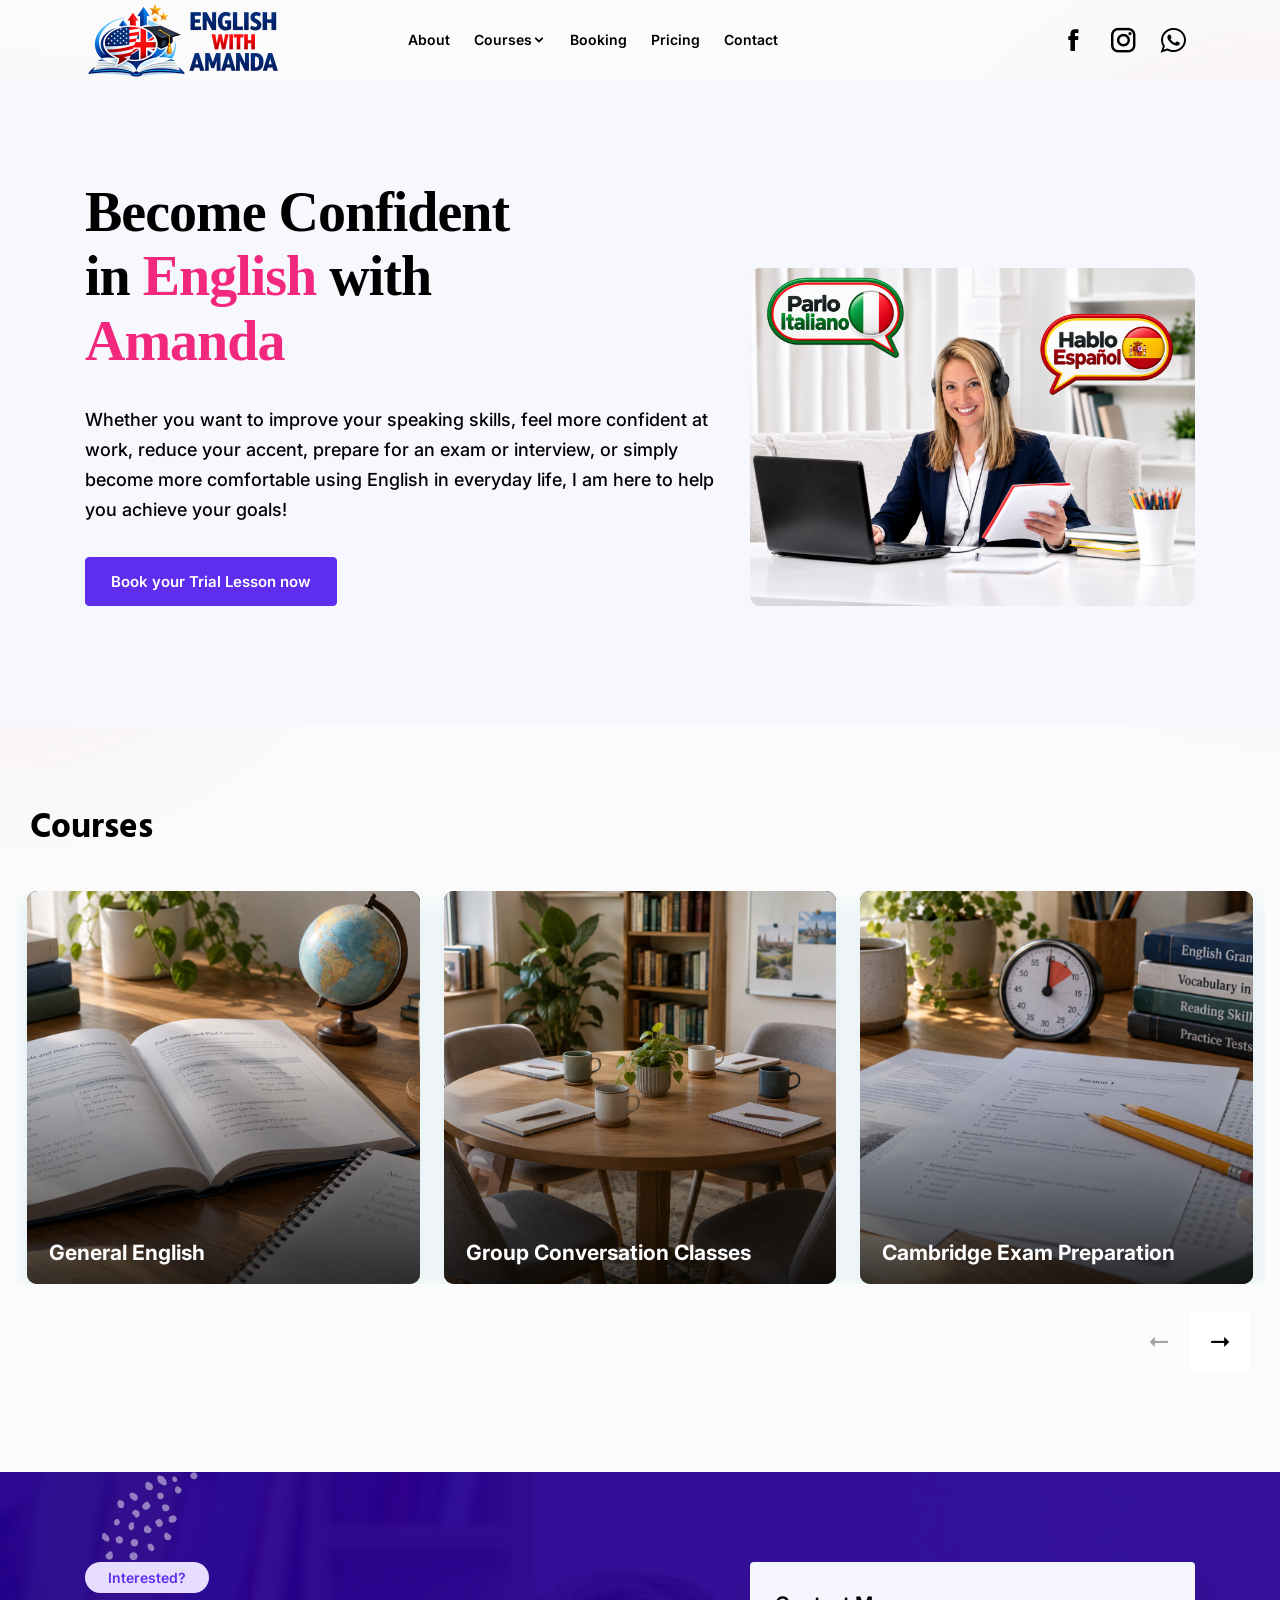
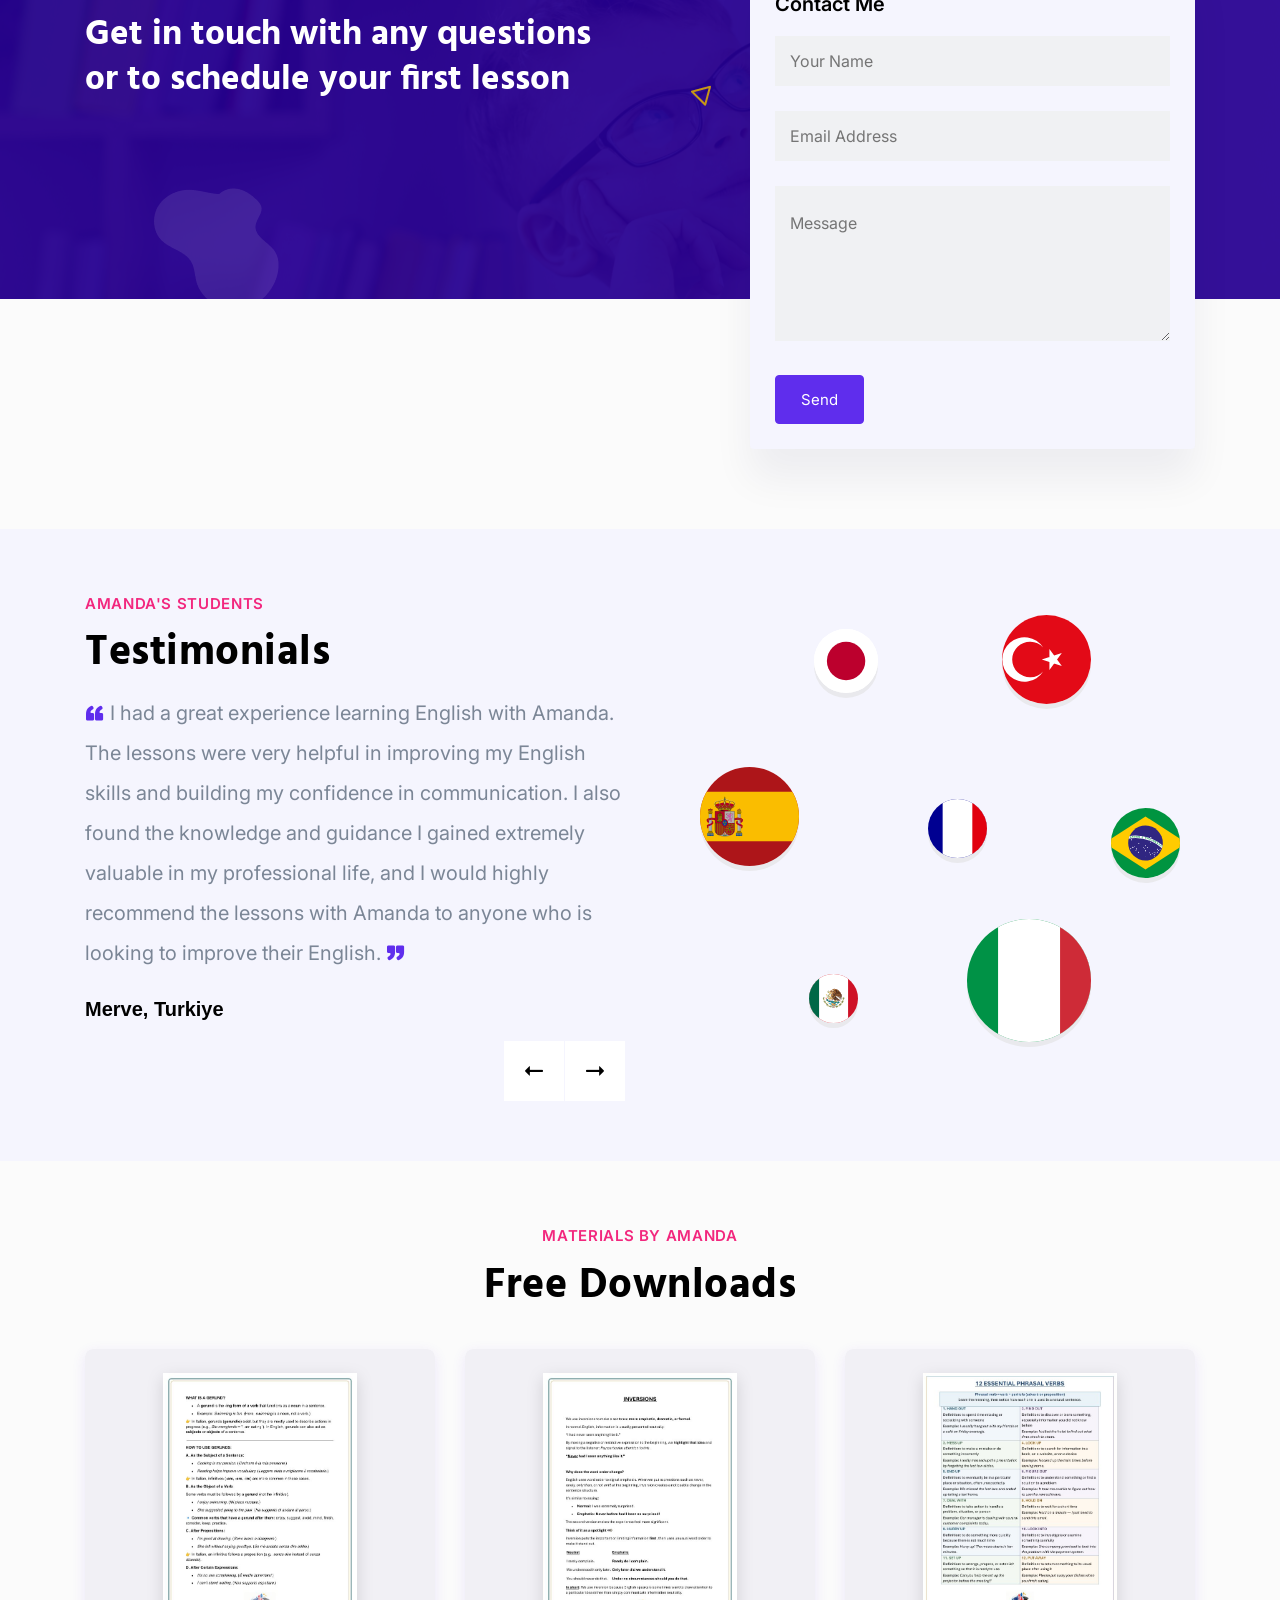
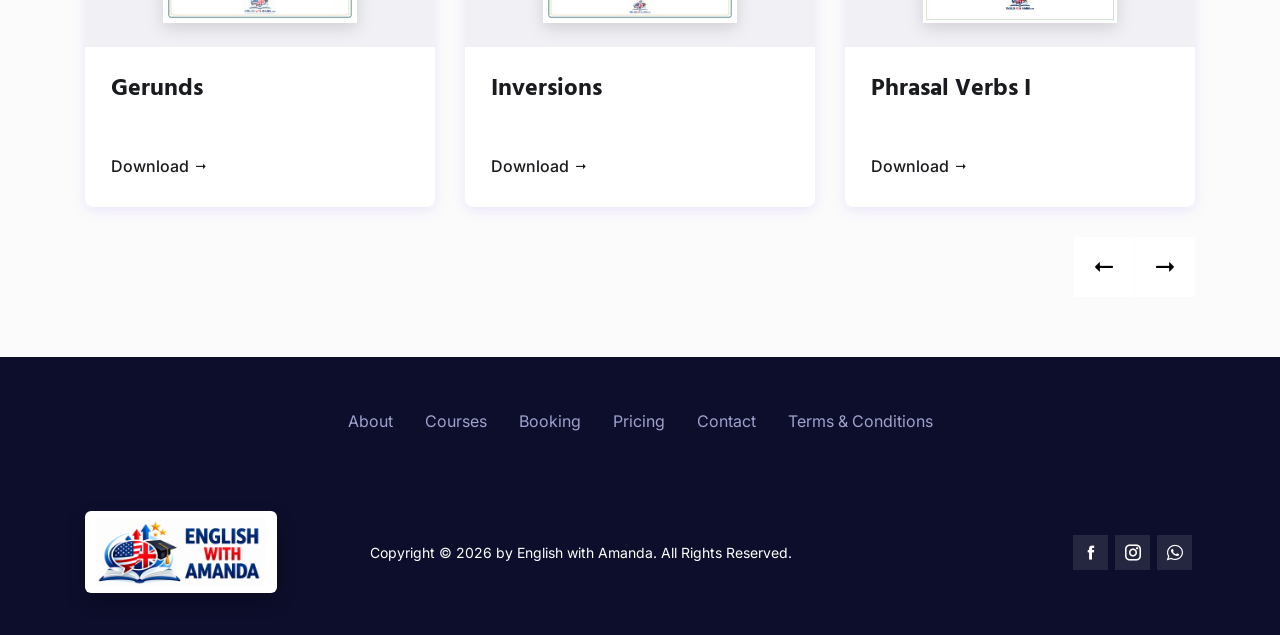
==== commit 4a96d2ab: "Added GTM snippets" ====
--- a/index.html
+++ b/index.html
@@ -2,6 +2,13 @@
 <html lang="en">
 
 <head>
+    <!-- Google Tag Manager -->
+    <script>(function(w,d,s,l,i){w[l]=w[l]||[];w[l].push({'gtm.start':
+    new Date().getTime(),event:'gtm.js'});var f=d.getElementsByTagName(s)[0],
+    j=d.createElement(s),dl=l!='dataLayer'?'&l='+l:'';j.async=true;j.src=
+    'https://www.googletagmanager.com/gtm.js?id='+i+dl;f.parentNode.insertBefore(j,f);
+    })(window,document,'script','dataLayer','GTM-TVTG2XFN');</script>
+    <!-- End Google Tag Manager -->
     <meta charset="utf-8">
     <link rel="icon" type="image/x-icon" href="amanda-callouts-favicon.ico">
     <meta http-equiv="x-ua-compatible" content="ie=edge">
@@ -37,6 +44,10 @@
 </head>
 
 <body class="body__wrapper">
+    <!-- Google Tag Manager (noscript) -->
+    <noscript><iframe src="https://www.googletagmanager.com/ns.html?id=GTM-TVTG2XFN"
+    height="0" width="0" style="display:none;visibility:hidden"></iframe></noscript>
+    <!-- End Google Tag Manager (noscript) -->
     <!-- pre loader area start -->
     <div id="back__preloader">
         <div id="back__circle_loader"></div>
